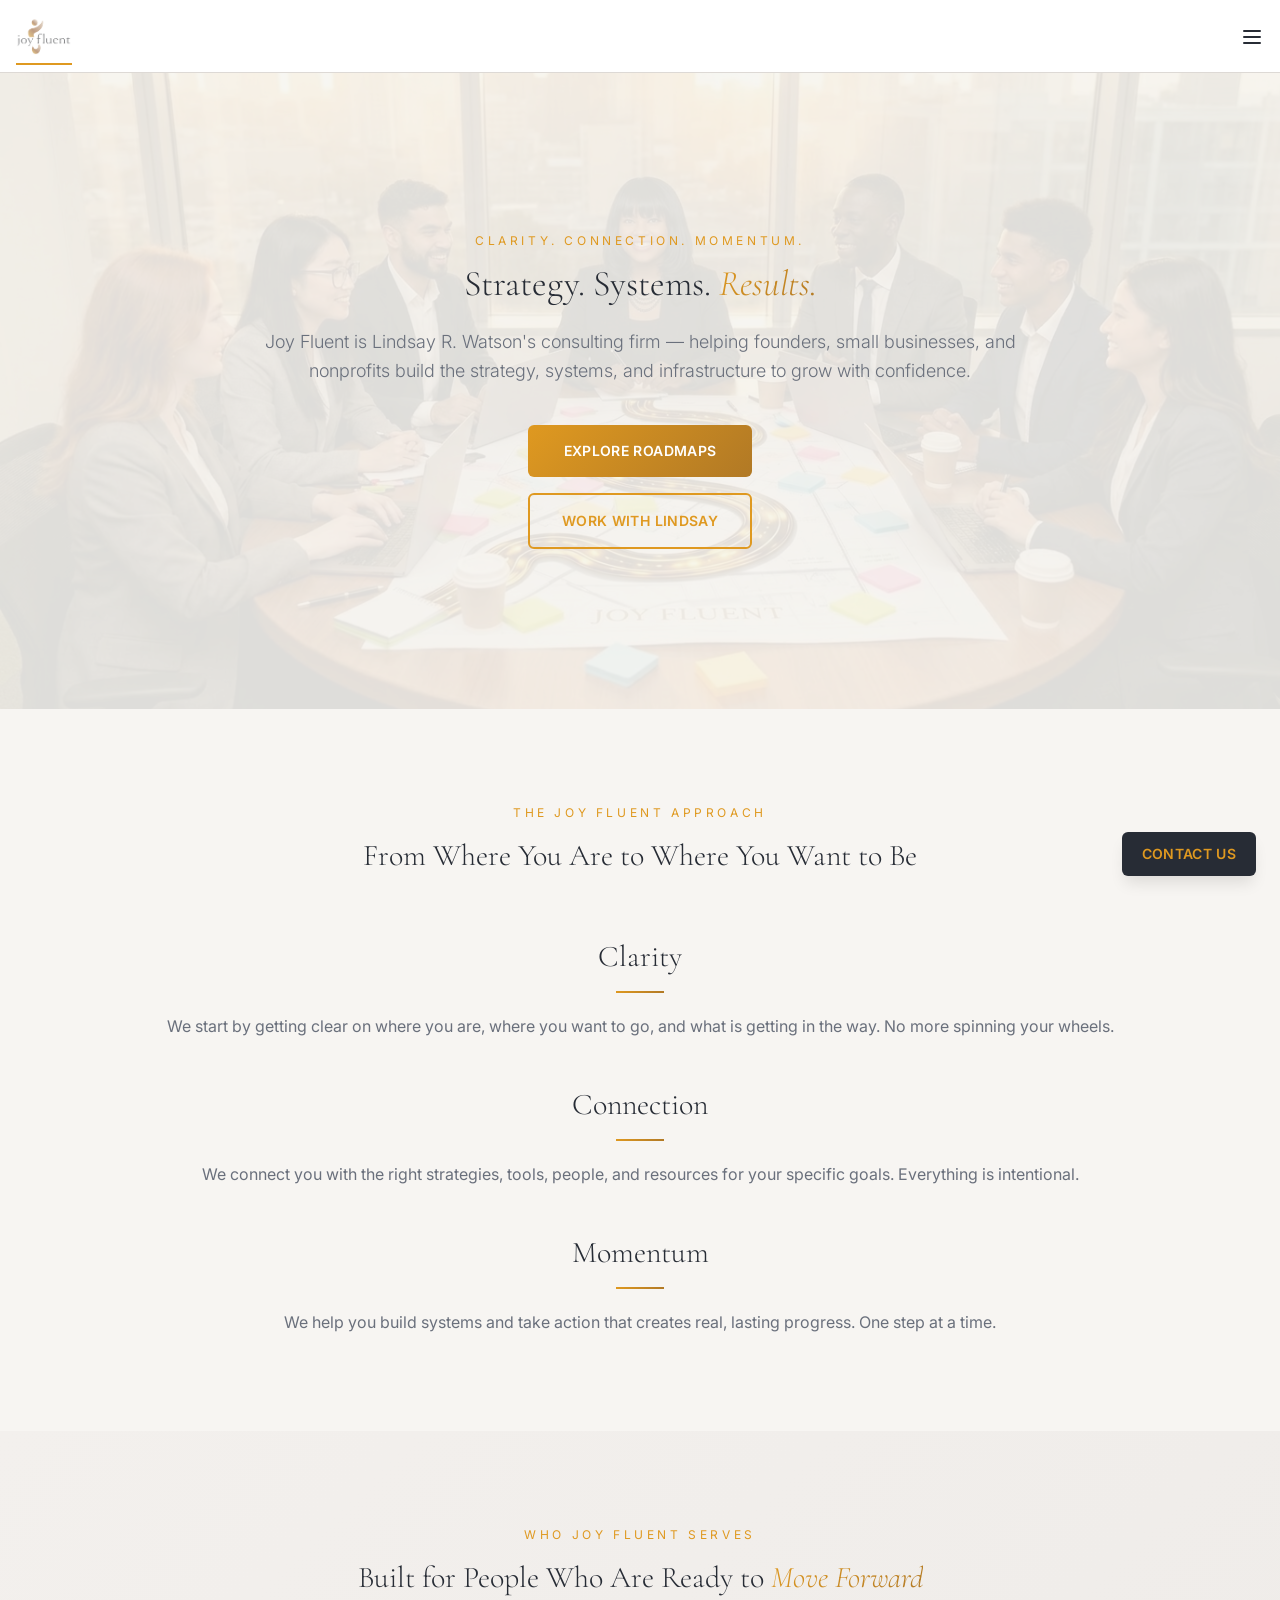
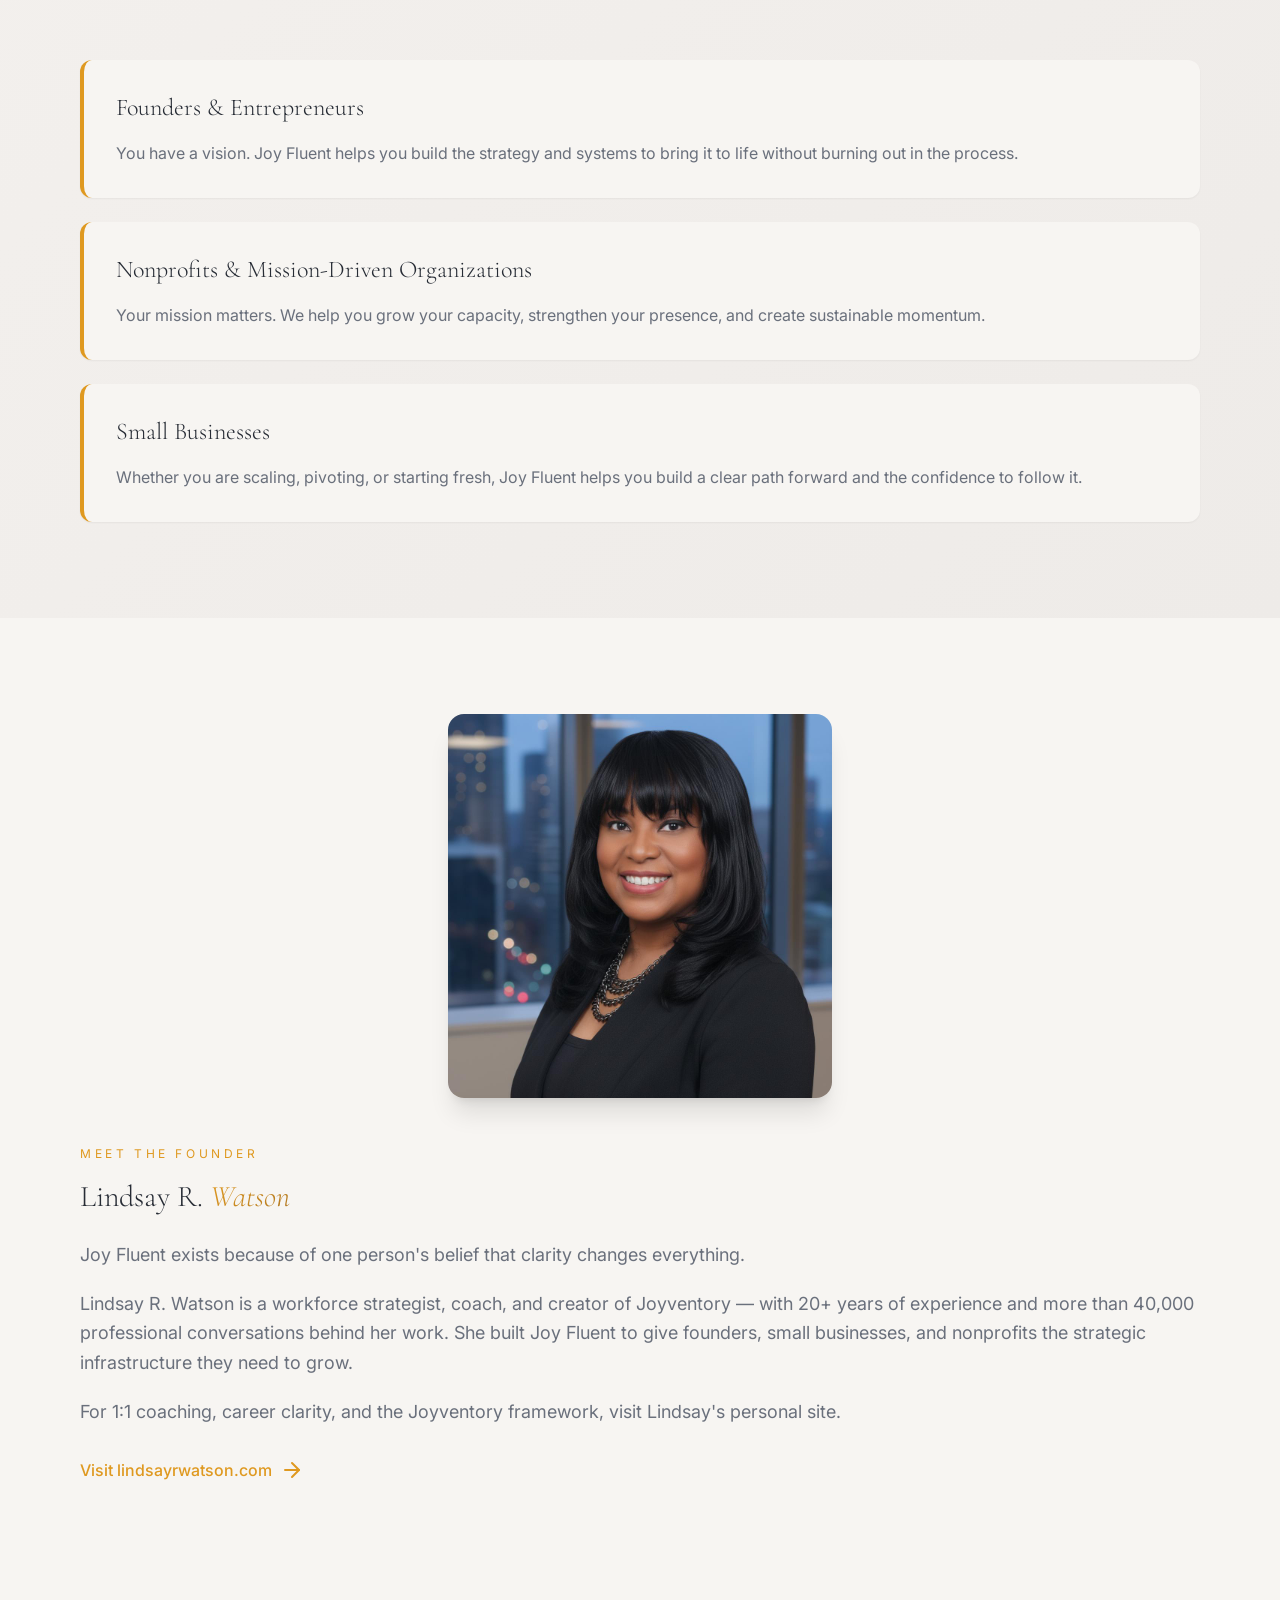
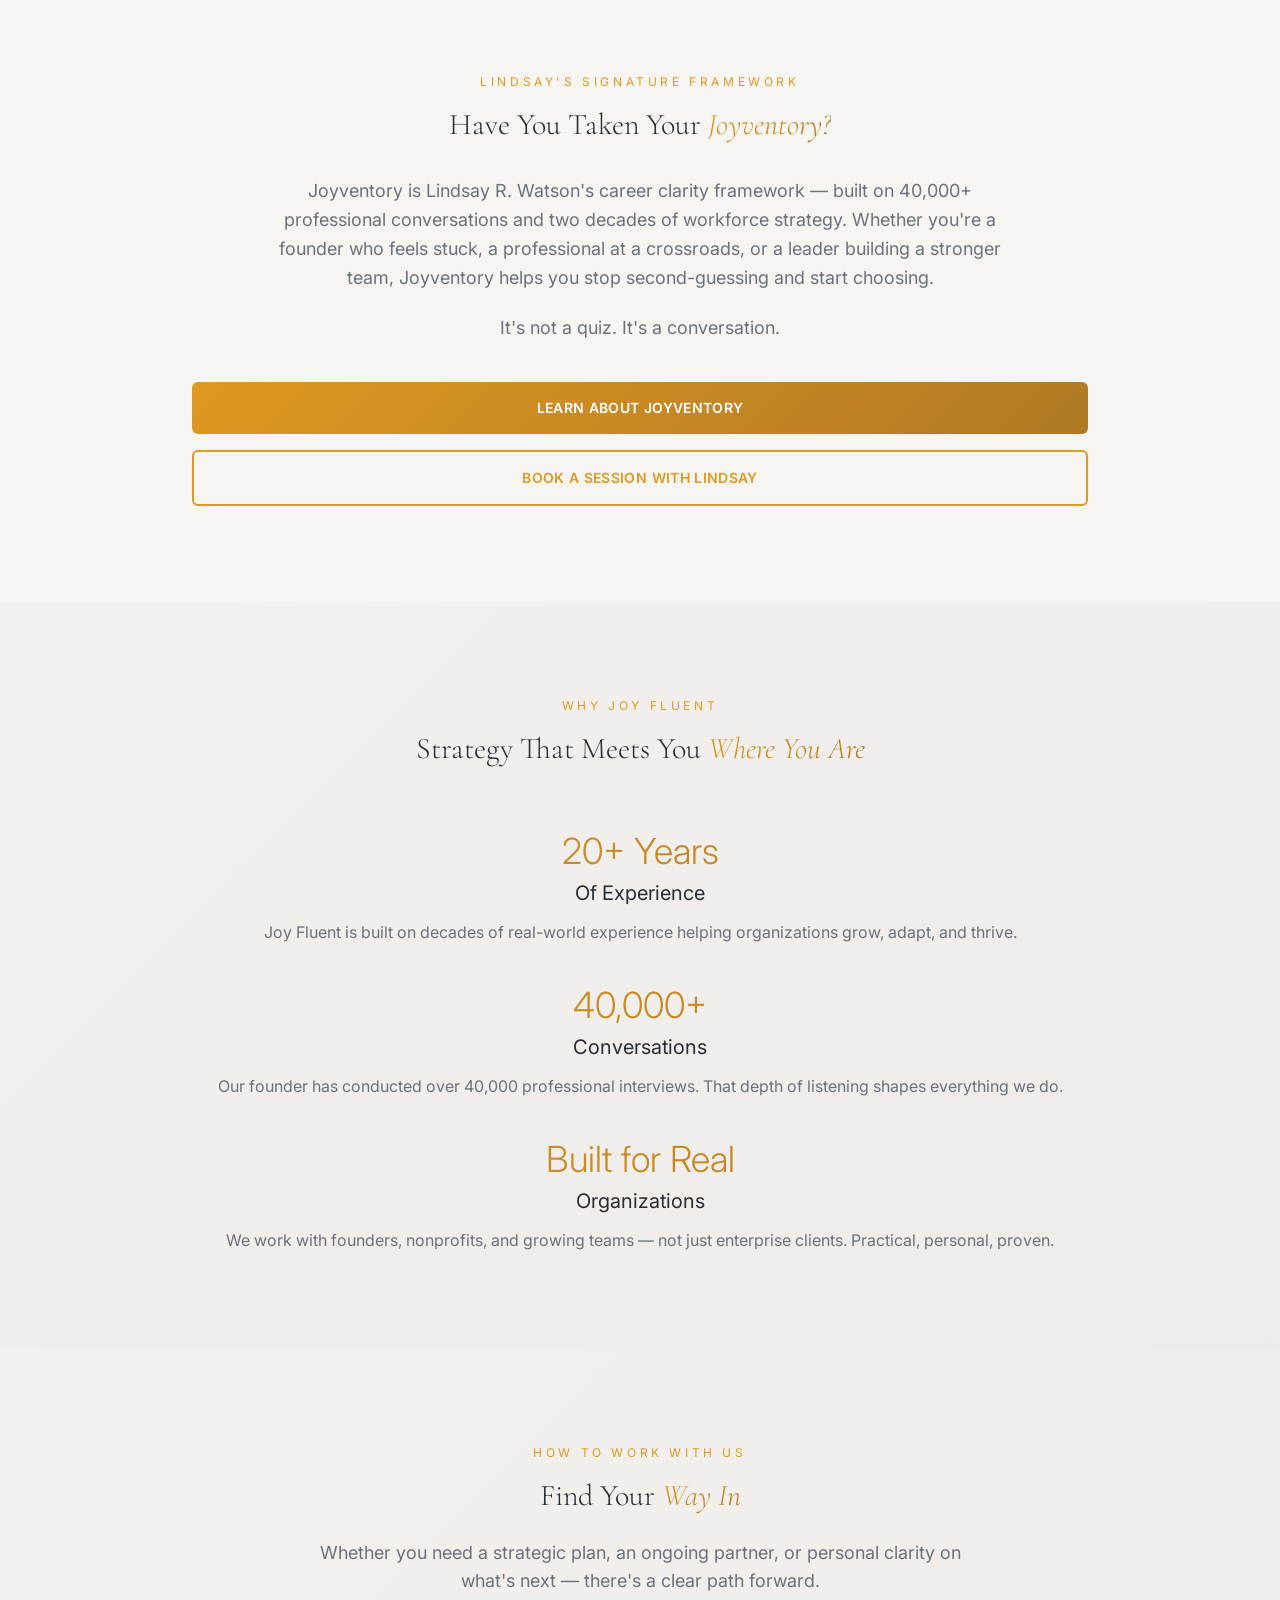
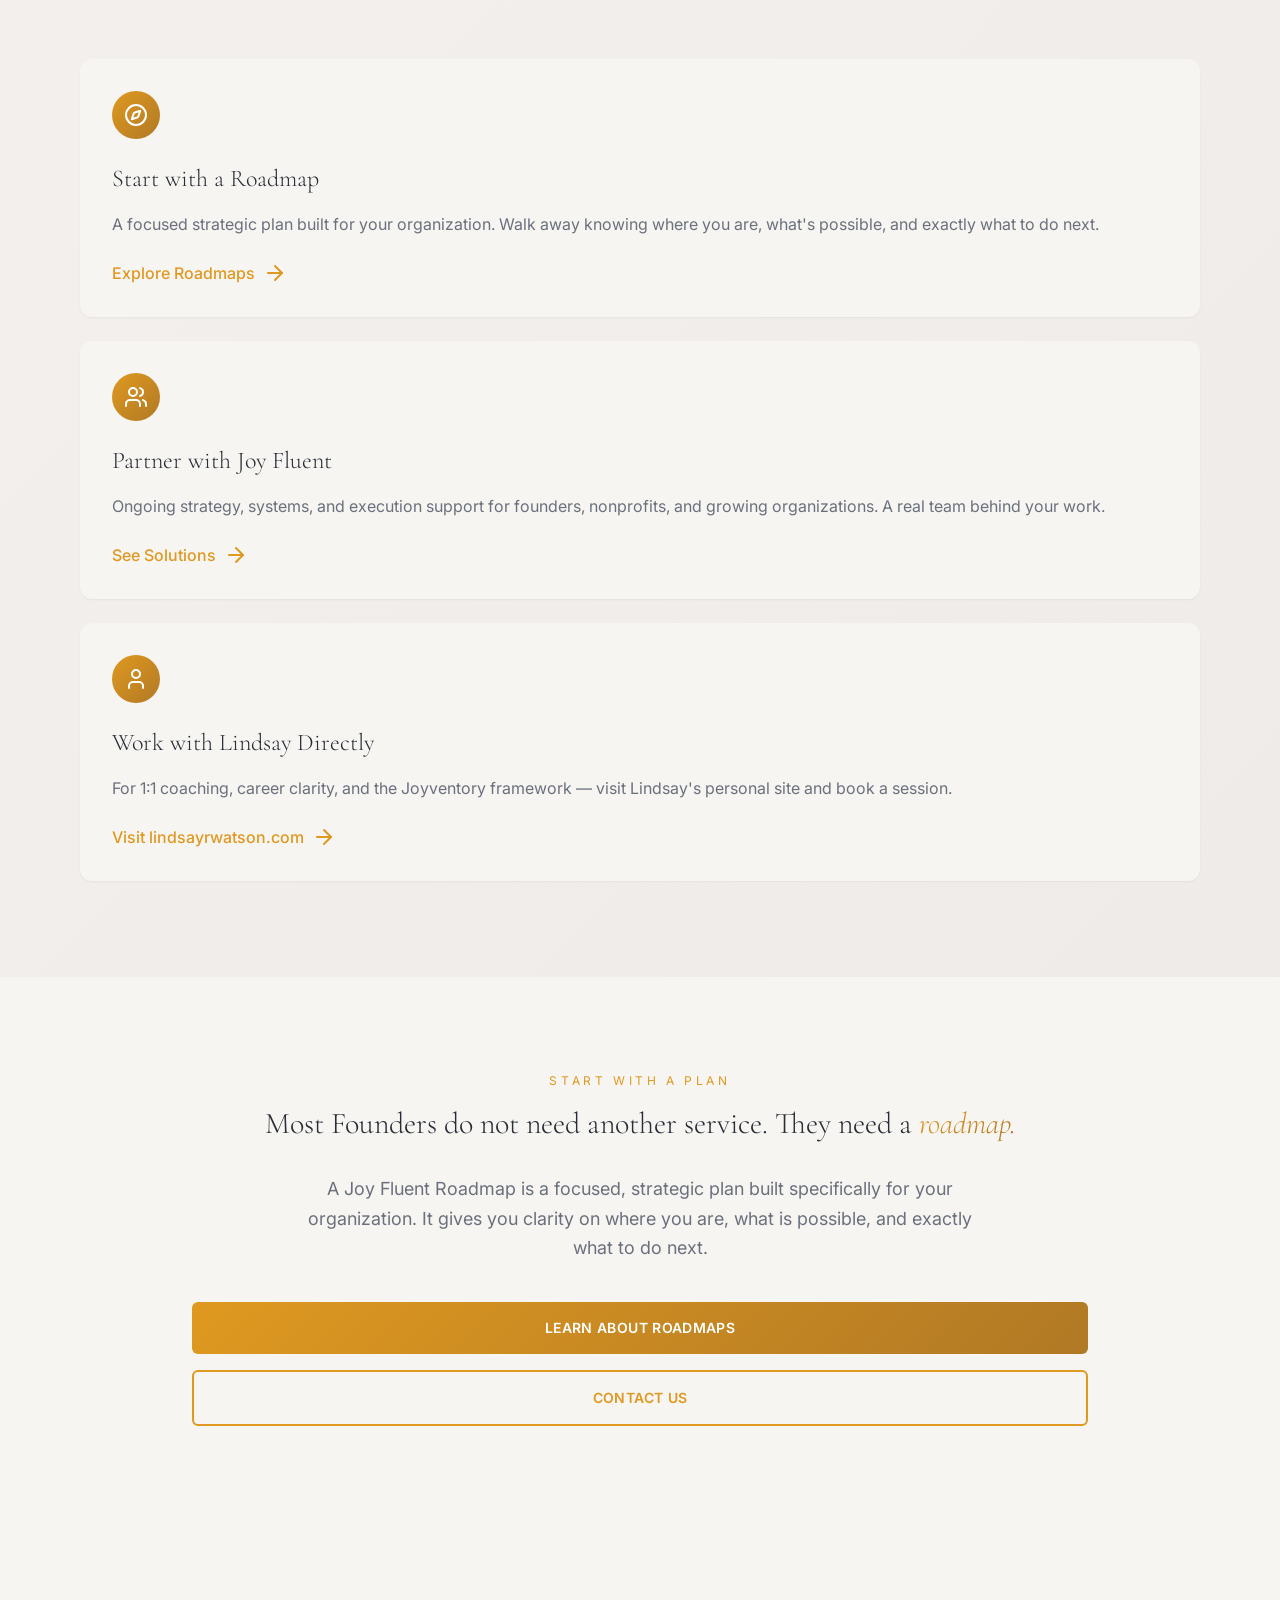
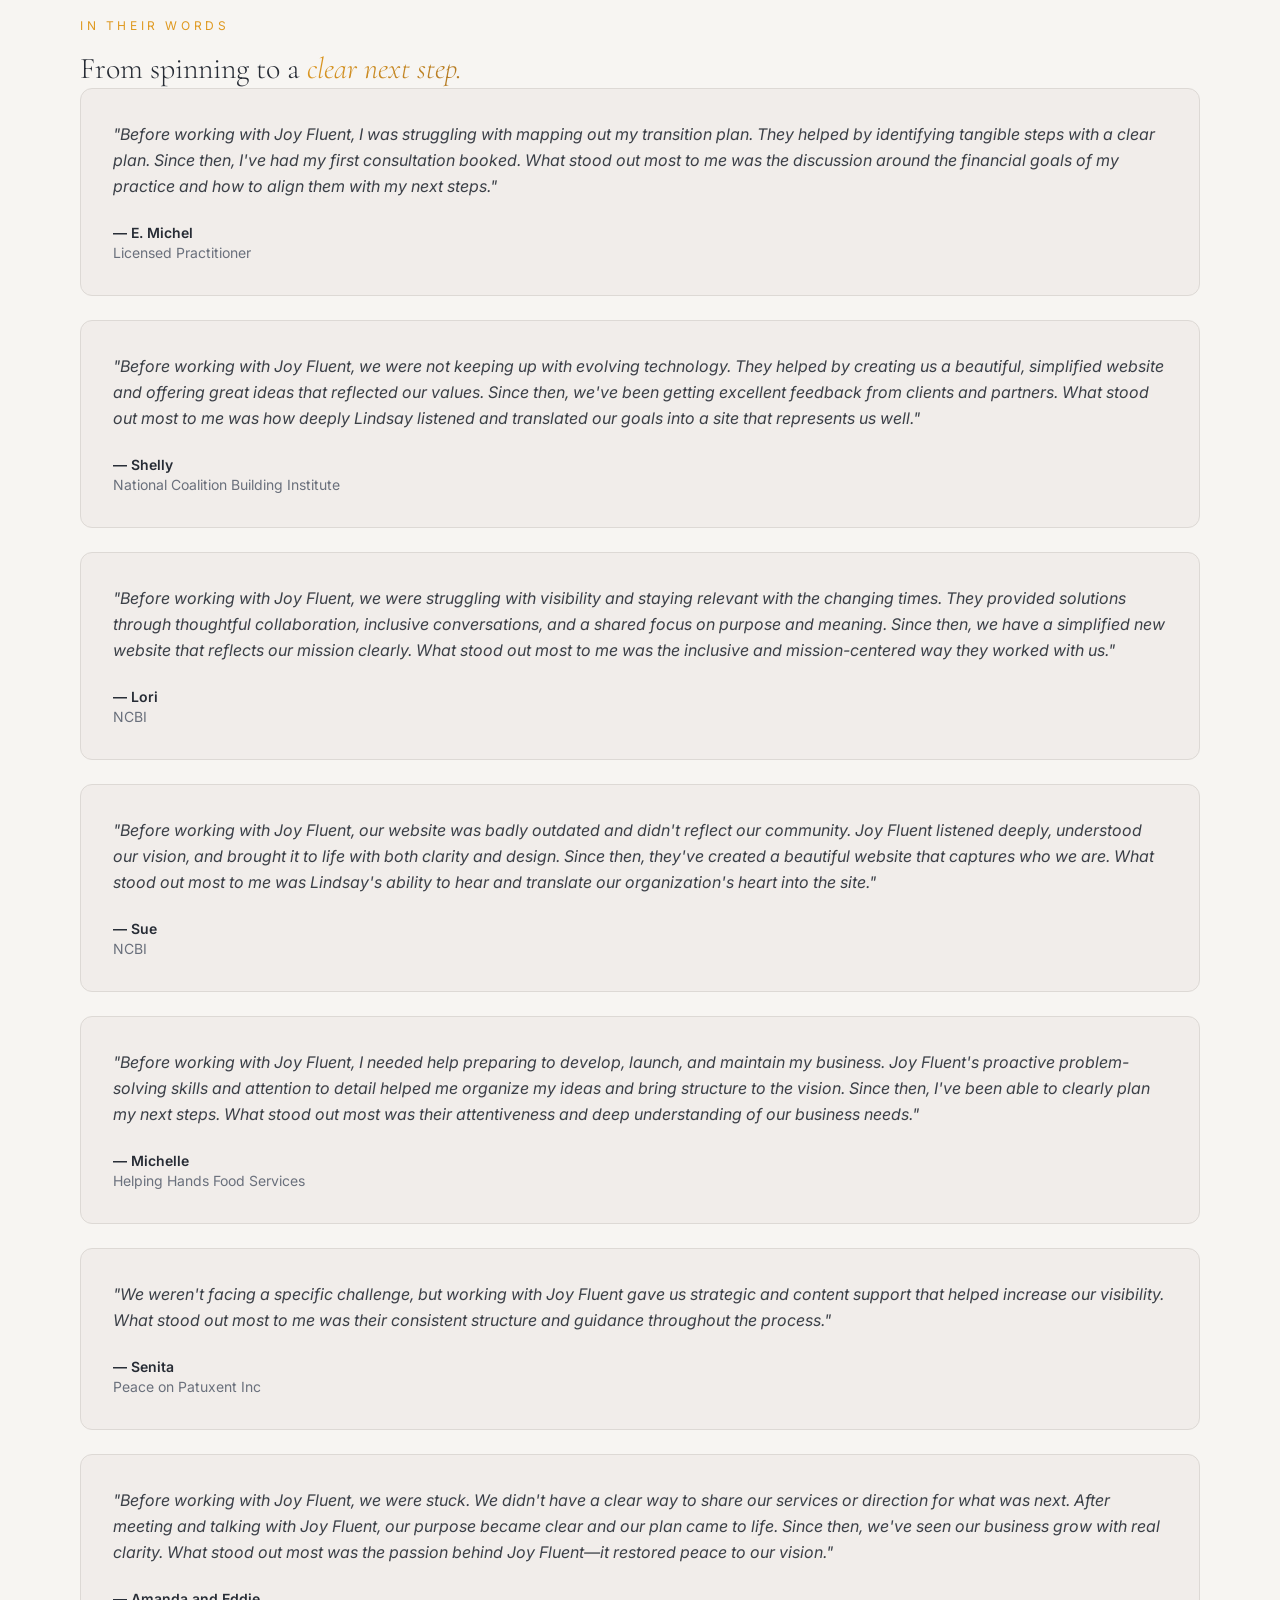
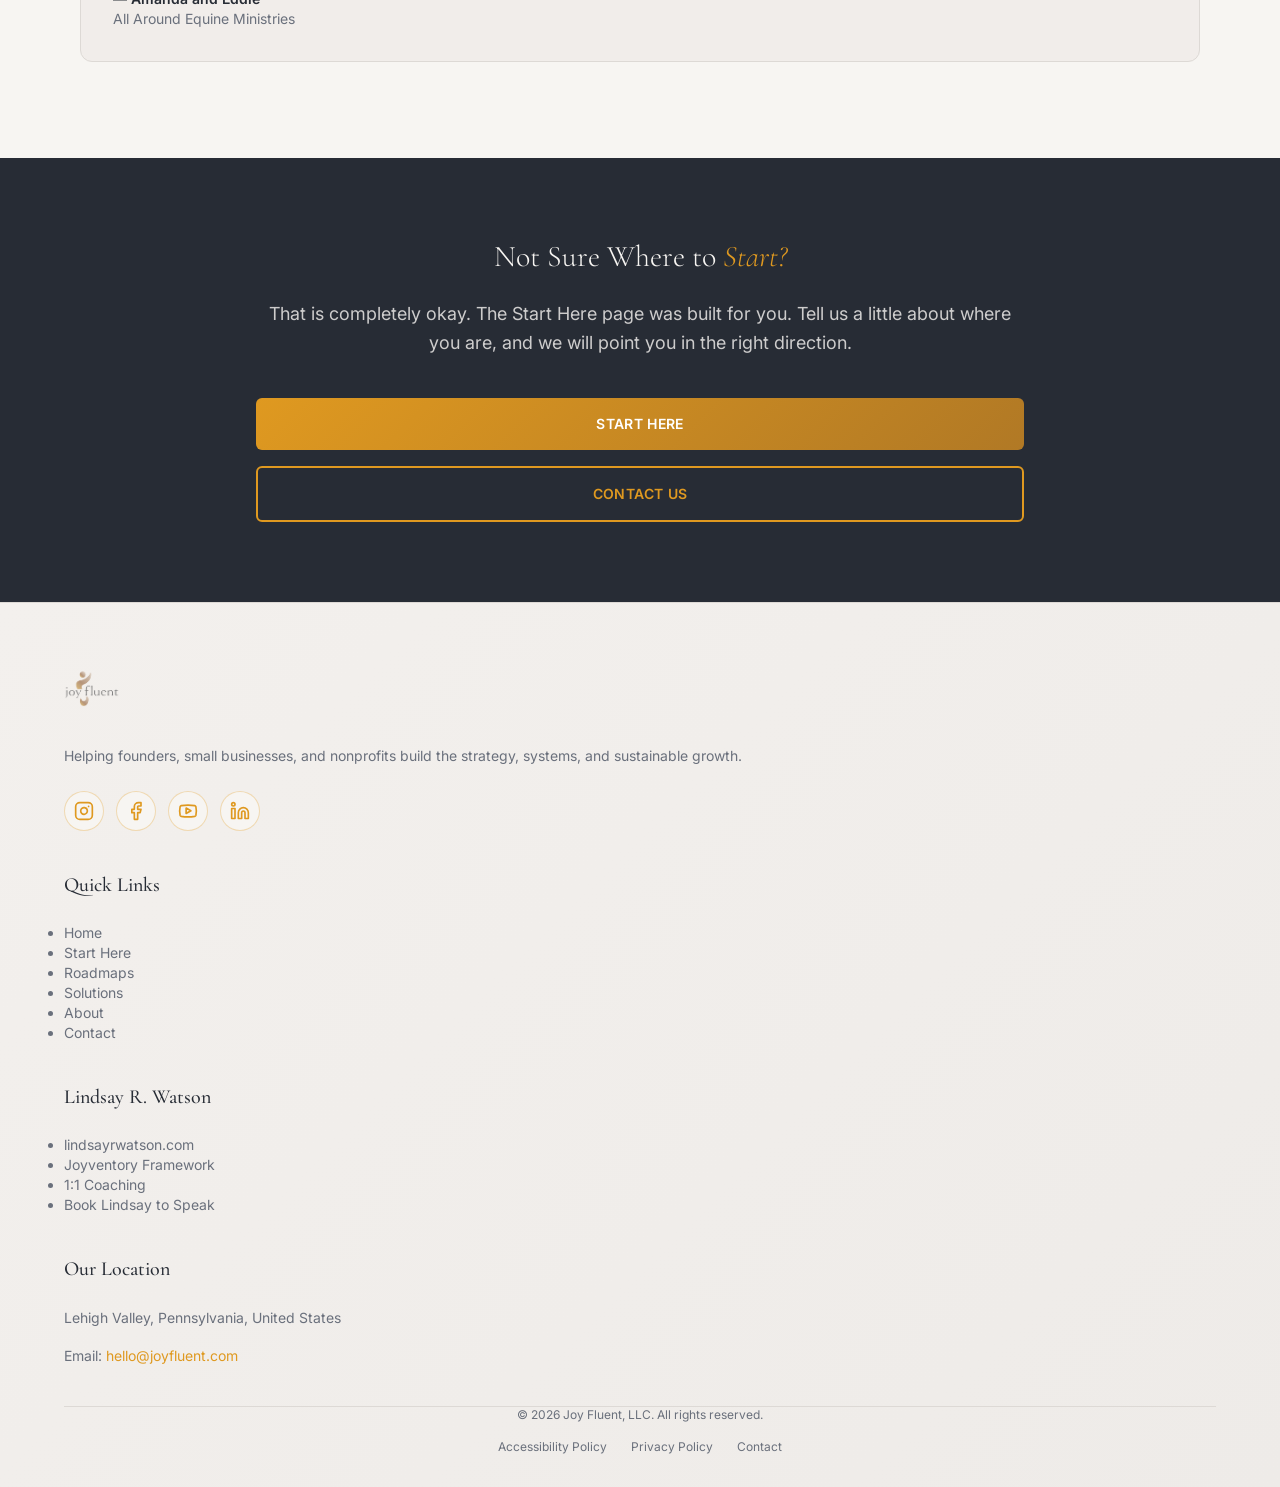
==== index.html @ 50958572 "Initial commit: Replicated Joy Fluent website" ====
<!DOCTYPE html>
<html lang="en">
<head>
  <meta charset="UTF-8">
  <meta name="viewport" content="width=device-width, initial-scale=1.0">
  <title>Joy Fluent | Strategy & Consulting for Founders | Lindsay R. Watson</title>
  <link rel="icon" type="image/png" href="assets/joy-fluent-logo.png">
  <link rel="apple-touch-icon" href="assets/joy-fluent-logo.png">
  <meta name="description" content="Joy Fluent is Lindsay R. Watson's consulting firm — helping founders, small businesses, and nonprofits build strategy, systems, and sustainable growth. Based in Lehigh Valley, PA.">
  
  <!-- OG & Twitter Meta Tags -->
  <meta property="og:title" content="Joy Fluent | Strategy & Consulting for Founders | Lindsay R. Watson">
  <meta property="og:description" content="Joy Fluent is Lindsay R. Watson's consulting firm — helping founders, small businesses, and nonprofits build strategy, systems, and sustainable growth. Based in Lehigh Valley, PA.">
  <meta property="og:image" content="assets/joy-fluent-logo.png">
  <meta property="og:type" content="website">
  <meta name="twitter:card" content="summary_large_image">
  <meta name="twitter:title" content="Joy Fluent | Strategy & Consulting for Founders | Lindsay R. Watson">
  <meta name="twitter:description" content="Joy Fluent is Lindsay R. Watson's consulting firm — helping founders, small businesses, and nonprofits build strategy, systems, and sustainable growth. Based in Lehigh Valley, PA.">
  
  <link rel="stylesheet" href="style.css">
</head>
<body>

  <!-- Navigation Header -->
  <nav class="sticky top-0 z-50 bg-white/95 backdrop-blur-md border-b border-border">
    <div class="max-w-7xl mx-auto px-4 md:px-8 flex items-center justify-between h-18 md:h-22">
      <a href="index.html" class="flex items-center shrink-0" aria-label="Joy Fluent home">
        <img alt="Joy Fluent" class="h-14 md:h-16 w-auto" src="assets/joy-fluent-logo.png">
      </a>
      <div class="hidden lg:flex items-center gap-7">
        <a href="index.html" class="text-xs font-body font-medium tracking-wide uppercase transition-colors whitespace-nowrap text-foreground border-b-2 border-primary pb-1">Home</a>
        <a href="start.html" class="text-xs font-body font-medium tracking-wide uppercase transition-colors whitespace-nowrap text-foreground/70 hover:text-foreground">Start Here</a>
        <a href="roadmaps.html" class="text-xs font-body font-medium tracking-wide uppercase transition-colors whitespace-nowrap text-foreground/70 hover:text-foreground">Roadmaps</a>
        <a href="solutions.html" class="text-xs font-body font-medium tracking-wide uppercase transition-colors whitespace-nowrap text-foreground/70 hover:text-foreground">Solutions</a>
        <a href="about.html" class="text-xs font-body font-medium tracking-wide uppercase transition-colors whitespace-nowrap text-foreground/70 hover:text-foreground">About</a>
        <a href="https://www.lindsayrwatson.com" target="_blank" rel="noopener noreferrer" class="text-xs font-body font-medium tracking-wide uppercase transition-colors whitespace-nowrap text-foreground/70 hover:text-foreground">Lindsay R. Watson</a>
        <a href="contact.html" class="text-xs font-body font-medium tracking-wide uppercase transition-colors whitespace-nowrap text-foreground/70 hover:text-foreground">Contact</a>
        <a href="https://www.honeybook.com/widget/joy_fluent_llc_262509/cf_id/5fde792f3f13d2619dc9c4b0" target="_blank" rel="noopener noreferrer" class="gold-gradient-bg text-primary-foreground px-5 py-2.5 rounded-md font-body font-semibold text-xs tracking-wide uppercase hover:opacity-90 transition-opacity">Get Started</a>
      </div>
      <div class="lg:hidden">
        <button type="button" aria-haspopup="dialog" aria-expanded="false" aria-label="Open menu" class="p-2 text-foreground hover:text-primary transition-colors">
          <svg xmlns="http://www.w3.org/2000/svg" width="24" height="24" viewBox="0 0 24 24" fill="none" stroke="currentColor" stroke-width="2" stroke-linecap="round" stroke-linejoin="round" class="lucide lucide-menu w-7 h-7"><line x1="4" x2="20" y1="12" y2="12"></line><line x1="4" x2="20" y1="6" y2="6"></line><line x1="4" x2="20" y1="18" y2="18"></line></svg>
        </button>
      </div>
    </div>
  </nav>

  <!-- Mobile Menu Drawer -->
  <div id="mobile-menu-drawer" class="mobile-menu-drawer">
    <div class="mobile-menu-content">
      <button id="mobile-menu-close" class="mobile-menu-close" aria-label="Close menu">
        <svg xmlns="http://www.w3.org/2000/svg" width="24" height="24" viewBox="0 0 24 24" fill="none" stroke="currentColor" stroke-width="2" stroke-linecap="round" stroke-linejoin="round" class="lucide lucide-x w-7 h-7"><line x1="18" x2="6" y1="6" y2="18"></line><line x1="6" x2="18" y1="6" y2="18"></line></svg>
      </button>
      <div class="mobile-menu-links">
        <a href="index.html" class="active">Home</a>
        <a href="start.html">Start Here</a>
        <a href="roadmaps.html">Roadmaps</a>
        <a href="solutions.html">Solutions</a>
        <a href="about.html">About</a>
        <a href="https://www.lindsayrwatson.com" target="_blank" rel="noopener noreferrer">Lindsay R. Watson</a>
        <a href="contact.html">Contact</a>
        <a href="https://www.honeybook.com/widget/joy_fluent_llc_262509/cf_id/5fde792f3f13d2619dc9c4b0" target="_blank" rel="noopener noreferrer" class="gold-gradient-bg text-primary-foreground text-center py-3 rounded-md font-semibold text-sm">Get Started</a>
      </div>
    </div>
  </div>

  <!-- Hero Section -->
  <section class="relative w-full overflow-hidden min-h-[55vh] md:min-h-[60vh] flex items-center py-16 md:py-20">
    <div class="absolute inset-0 w-full h-full">
      <img src="assets/home-hero-meeting.jpg" alt="Diverse team in a successful business strategy meeting around a roadmap" class="w-full h-full object-cover" width="1920" height="1080">
      <div class="absolute inset-0 bg-background/90 md:bg-background/85"></div>
    </div>
    <div class="relative w-full section-padding">
      <div class="max-w-6xl mx-auto">
        <div class="max-w-3xl mx-auto text-center">
          <p class="font-body text-xs tracking-[0.3em] uppercase text-primary mb-4">Clarity. Connection. Momentum.</p>
          <h1 class="text-4xl md:text-6xl lg:text-7xl font-display font-light leading-[1.05] mb-6 text-foreground">
            Strategy. Systems. <span class="italic gold-gradient-text">Results.</span>
          </h1>
          <p class="text-lg md:text-xl text-muted-foreground font-body font-light leading-relaxed mb-10">
            Joy Fluent is Lindsay R. Watson's consulting firm — helping founders, small businesses, and nonprofits build the strategy, systems, and infrastructure to grow with confidence.
          </p>
          <div class="flex justify-center">
            <div class="flex flex-col sm:flex-row gap-4 justify-center">
              <a href="roadmaps.html" class="inline-flex items-center justify-center gold-gradient-bg text-primary-foreground px-8 py-4 rounded-md font-body font-semibold text-sm tracking-wide uppercase hover:opacity-90 transition-all hover:-translate-y-0.5">Explore Roadmaps</a>
              <a href="https://www.lindsayrwatson.com" target="_blank" rel="noopener noreferrer" class="inline-flex items-center justify-center border-2 border-primary text-primary px-8 py-4 rounded-md font-body font-semibold text-sm tracking-wide uppercase hover:bg-primary hover:text-primary-foreground transition-all hover:-translate-y-0.5">Work With Lindsay</a>
            </div>
          </div>
        </div>
      </div>
    </div>
  </section>

  <!-- The Approach Section -->
  <section class="section-padding bg-background">
    <div class="max-w-6xl mx-auto">
      <div class="text-center mb-16">
        <p class="font-body text-xs tracking-[0.3em] uppercase text-primary mb-4 text-center">The Joy Fluent Approach</p>
        <h2 class="text-3xl md:text-5xl font-display font-light leading-tight max-w-3xl mx-auto">From Where You Are to Where You Want to Be</h2>
      </div>
      <div class="grid md:grid-cols-3 gap-12">
        <div class="text-center">
          <h3 class="font-display text-3xl md:text-4xl font-light text-foreground mb-4">Clarity</h3>
          <div class="w-12 h-0.5 gold-gradient-bg mx-auto mb-5"></div>
          <p class="font-body text-muted-foreground leading-relaxed">We start by getting clear on where you are, where you want to go, and what is getting in the way. No more spinning your wheels.</p>
        </div>
        <div class="text-center">
          <h3 class="font-display text-3xl md:text-4xl font-light text-foreground mb-4">Connection</h3>
          <div class="w-12 h-0.5 gold-gradient-bg mx-auto mb-5"></div>
          <p class="font-body text-muted-foreground leading-relaxed">We connect you with the right strategies, tools, people, and resources for your specific goals. Everything is intentional.</p>
        </div>
        <div class="text-center">
          <h3 class="font-display text-3xl md:text-4xl font-light text-foreground mb-4">Momentum</h3>
          <div class="w-12 h-0.5 gold-gradient-bg mx-auto mb-5"></div>
          <p class="font-body text-muted-foreground leading-relaxed">We help you build systems and take action that creates real, lasting progress. One step at a time.</p>
        </div>
      </div>
    </div>
  </section>

  <!-- Who Joy Fluent Serves Section -->
  <section class="section-padding gold-gradient-bg-subtle">
    <div class="max-w-6xl mx-auto">
      <div class="text-center mb-16">
        <p class="font-body text-xs tracking-[0.3em] uppercase text-primary mb-4 text-center">Who Joy Fluent Serves</p>
        <h2 class="text-3xl md:text-5xl font-display font-light leading-tight">Built for People Who Are Ready to <span class="italic gold-gradient-text">Move Forward</span></h2>
      </div>
      <div class="grid md:grid-cols-3 gap-6">
        <div class="bg-background rounded-xl p-8 border-l-4 border-primary shadow-sm hover:shadow-lg hover:-translate-y-1 transition-all duration-300">
          <h3 class="font-display text-2xl mb-4 text-foreground">Founders & Entrepreneurs</h3>
          <p class="font-body text-muted-foreground leading-relaxed">You have a vision. Joy Fluent helps you build the strategy and systems to bring it to life without burning out in the process.</p>
        </div>
        <div class="bg-background rounded-xl p-8 border-l-4 border-primary shadow-sm hover:shadow-lg hover:-translate-y-1 transition-all duration-300">
          <h3 class="font-display text-2xl mb-4 text-foreground">Nonprofits & Mission-Driven Organizations</h3>
          <p class="font-body text-muted-foreground leading-relaxed">Your mission matters. We help you grow your capacity, strengthen your presence, and create sustainable momentum.</p>
        </div>
        <div class="bg-background rounded-xl p-8 border-l-4 border-primary shadow-sm hover:shadow-lg hover:-translate-y-1 transition-all duration-300">
          <h3 class="font-display text-2xl mb-4 text-foreground">Small Businesses</h3>
          <p class="font-body text-muted-foreground leading-relaxed">Whether you are scaling, pivoting, or starting fresh, Joy Fluent helps you build a clear path forward and the confidence to follow it.</p>
        </div>
      </div>
    </div>
  </section>

  <!-- Founder Profile Section -->
  <section class="section-padding bg-background">
    <div class="max-w-6xl mx-auto grid md:grid-cols-2 gap-12 lg:gap-16 items-center">
      <div class="flex justify-center md:justify-start">
        <div class="relative">
          <div class="absolute -inset-3 gold-gradient-bg rounded-2xl opacity-20 blur-xl"></div>
          <img src="assets/lindsay-headshot-home.jpeg" alt="Lindsay R. Watson, Founder of Joy Fluent" class="relative rounded-2xl w-full max-w-sm object-cover shadow-xl" width="512" height="512" loading="lazy">
        </div>
      </div>
      <div>
        <p class="font-body text-xs tracking-[0.3em] uppercase text-primary mb-4">Meet the Founder</p>
        <h2 class="text-3xl md:text-5xl font-display font-light leading-tight mb-6">Lindsay R. <span class="italic gold-gradient-text">Watson</span></h2>
        <p class="font-body text-lg text-muted-foreground leading-relaxed mb-5">Joy Fluent exists because of one person's belief that clarity changes everything.</p>
        <p class="font-body text-lg text-muted-foreground leading-relaxed mb-5">Lindsay R. Watson is a workforce strategist, coach, and creator of Joyventory — with 20+ years of experience and more than 40,000 professional conversations behind her work. She built Joy Fluent to give founders, small businesses, and nonprofits the strategic infrastructure they need to grow.</p>
        <p class="font-body text-lg text-muted-foreground leading-relaxed mb-8">For 1:1 coaching, career clarity, and the Joyventory framework, visit Lindsay's personal site.</p>
        <a href="https://www.lindsayrwatson.com" target="_blank" rel="noopener noreferrer" class="inline-flex items-center gap-2 font-body font-medium text-primary hover:gap-3 transition-all">
          Visit lindsayrwatson.com
          <svg xmlns="http://www.w3.org/2000/svg" width="24" height="24" viewBox="0 0 24 24" fill="none" stroke="currentColor" stroke-width="2" stroke-linecap="round" stroke-linejoin="round" class="lucide lucide-arrow-right w-4 h-4"><path d="M5 12h14"></path><path d="m12 5 7 7-7 7"></path></svg>
        </a>
      </div>
    </div>
  </section>

  <!-- Joyventory Section -->
  <section class="section-padding bg-background">
    <div class="max-w-4xl mx-auto text-center">
      <p class="font-body text-xs tracking-[0.3em] uppercase text-primary mb-4 text-center">Lindsay's Signature Framework</p>
      <h2 class="text-3xl md:text-5xl font-display font-light leading-tight mb-8">Have You Taken Your <span class="italic gold-gradient-text">Joyventory?</span></h2>
      <div class="space-y-5 font-body text-lg text-muted-foreground leading-relaxed mb-10 max-w-3xl mx-auto">
        <p>Joyventory is Lindsay R. Watson's career clarity framework — built on 40,000+ professional conversations and two decades of workforce strategy. Whether you're a founder who feels stuck, a professional at a crossroads, or a leader building a stronger team, Joyventory helps you stop second-guessing and start choosing.</p>
        <p>It's not a quiz. It's a conversation.</p>
      </div>
      <div class="flex flex-col sm:flex-row gap-4 justify-center">
        <a href="https://www.lindsayrwatson.com" target="_blank" rel="noopener noreferrer" class="inline-flex items-center justify-center gold-gradient-bg text-primary-foreground px-8 py-4 rounded-md font-body font-semibold text-sm tracking-wide uppercase hover:opacity-90 transition-all hover:-translate-y-0.5">Learn About Joyventory</a>
        <a href="https://www.honeybook.com/widget/joy_fluent_llc_262509/cf_id/5fde792f3f13d2619dc9c4b0" target="_blank" rel="noopener noreferrer" class="inline-flex items-center justify-center border-2 border-primary text-primary px-8 py-4 rounded-md font-body font-semibold text-sm tracking-wide uppercase hover:bg-primary hover:text-primary-foreground transition-all hover:-translate-y-0.5">Book a Session with Lindsay</a>
      </div>
    </div>
  </section>

  <!-- Statistics Section -->
  <section class="section-padding gold-gradient-bg-subtle">
    <div class="max-w-6xl mx-auto">
      <div class="text-center mb-16">
        <p class="font-body text-xs tracking-[0.3em] uppercase text-primary mb-4 text-center">Why Joy Fluent</p>
        <h2 class="text-3xl md:text-5xl font-display font-light leading-tight">Strategy That Meets You <span class="italic gold-gradient-text">Where You Are</span></h2>
      </div>
      <div class="grid md:grid-cols-3 gap-10">
        <div class="text-center">
          <p class="font-display text-4xl md:text-5xl gold-gradient-text font-light mb-2">20+ Years</p>
          <p class="font-display text-xl text-foreground mb-3">Of Experience</p>
          <p class="font-body text-muted-foreground leading-relaxed">Joy Fluent is built on decades of real-world experience helping organizations grow, adapt, and thrive.</p>
        </div>
        <div class="text-center">
          <p class="font-display text-4xl md:text-5xl gold-gradient-text font-light mb-2">40,000+</p>
          <p class="font-display text-xl text-foreground mb-3">Conversations</p>
          <p class="font-body text-muted-foreground leading-relaxed">Our founder has conducted over 40,000 professional interviews. That depth of listening shapes everything we do.</p>
        </div>
        <div class="text-center">
          <p class="font-display text-4xl md:text-5xl gold-gradient-text font-light mb-2">Built for Real</p>
          <p class="font-display text-xl text-foreground mb-3">Organizations</p>
          <p class="font-body text-muted-foreground leading-relaxed">We work with founders, nonprofits, and growing teams — not just enterprise clients. Practical, personal, proven.</p>
        </div>
      </div>
    </div>
  </section>

  <!-- How to Work With Us Section -->
  <section class="section-padding gold-gradient-bg-subtle">
    <div class="max-w-6xl mx-auto">
      <div class="text-center mb-16">
        <p class="font-body text-xs tracking-[0.3em] uppercase text-primary mb-4 text-center">How to Work With Us</p>
        <h2 class="text-3xl md:text-5xl font-display font-light leading-tight">Find Your <span class="italic gold-gradient-text">Way In</span></h2>
        <p class="font-body text-lg text-muted-foreground max-w-2xl mx-auto mt-6">Whether you need a strategic plan, an ongoing partner, or personal clarity on what's next — there's a clear path forward.</p>
      </div>
      <div class="grid md:grid-cols-3 gap-6">
        <div class="bg-background rounded-xl p-8 shadow-sm hover:shadow-xl hover:-translate-y-1 transition-all duration-300 flex flex-col">
          <div class="w-12 h-12 rounded-full gold-gradient-bg flex items-center justify-center mb-6">
            <svg xmlns="http://www.w3.org/2000/svg" width="24" height="24" viewBox="0 0 24 24" fill="none" stroke="currentColor" stroke-width="2" stroke-linecap="round" stroke-linejoin="round" class="lucide lucide-compass w-6 h-6 text-primary-foreground"><path d="m16.24 7.76-1.804 5.411a2 2 0 0 1-1.265 1.265L7.76 16.24l1.804-5.411a2 2 0 0 1 1.265-1.265z"></path><circle cx="12" cy="12" r="10"></circle></svg>
          </div>
          <h3 class="font-display text-2xl mb-4 text-foreground">Start with a Roadmap</h3>
          <p class="font-body text-muted-foreground leading-relaxed mb-6 flex-grow">A focused strategic plan built for your organization. Walk away knowing where you are, what's possible, and exactly what to do next.</p>
          <a href="roadmaps.html" class="inline-flex items-center gap-2 font-body font-medium text-primary hover:gap-3 transition-all">
            Explore Roadmaps
            <svg xmlns="http://www.w3.org/2000/svg" width="24" height="24" viewBox="0 0 24 24" fill="none" stroke="currentColor" stroke-width="2" stroke-linecap="round" stroke-linejoin="round" class="lucide lucide-arrow-right w-4 h-4"><path d="M5 12h14"></path><path d="m12 5 7 7-7 7"></path></svg>
          </a>
        </div>
        <div class="bg-background rounded-xl p-8 shadow-sm hover:shadow-xl hover:-translate-y-1 transition-all duration-300 flex flex-col">
          <div class="w-12 h-12 rounded-full gold-gradient-bg flex items-center justify-center mb-6">
            <svg xmlns="http://www.w3.org/2000/svg" width="24" height="24" viewBox="0 0 24 24" fill="none" stroke="currentColor" stroke-width="2" stroke-linecap="round" stroke-linejoin="round" class="lucide lucide-users w-6 h-6 text-primary-foreground"><path d="M16 21v-2a4 4 0 0 0-4-4H6a4 4 0 0 0-4 4v2"></path><circle cx="9" cy="7" r="4"></circle><path d="M22 21v-2a4 4 0 0 0-3-3.87"></path><path d="M16 3.13a4 4 0 0 1 0 7.75\"></path></svg>
          </div>
          <h3 class="font-display text-2xl mb-4 text-foreground">Partner with Joy Fluent</h3>
          <p class="font-body text-muted-foreground leading-relaxed mb-6 flex-grow">Ongoing strategy, systems, and execution support for founders, nonprofits, and growing organizations. A real team behind your work.</p>
          <a href="solutions.html" class="inline-flex items-center gap-2 font-body font-medium text-primary hover:gap-3 transition-all">
            See Solutions
            <svg xmlns="http://www.w3.org/2000/svg" width="24" height="24" viewBox="0 0 24 24" fill="none" stroke="currentColor" stroke-width="2" stroke-linecap="round" stroke-linejoin="round" class="lucide lucide-arrow-right w-4 h-4"><path d="M5 12h14"></path><path d="m12 5 7 7-7 7"></path></svg>
          </a>
        </div>
        <div class="bg-background rounded-xl p-8 shadow-sm hover:shadow-xl hover:-translate-y-1 transition-all duration-300 flex flex-col">
          <div class="w-12 h-12 rounded-full gold-gradient-bg flex items-center justify-center mb-6">
            <svg xmlns="http://www.w3.org/2000/svg" width="24" height="24" viewBox="0 0 24 24" fill="none" stroke="currentColor" stroke-width="2" stroke-linecap="round" stroke-linejoin="round" class="lucide lucide-user w-6 h-6 text-primary-foreground"><path d="M19 21v-2a4 4 0 0 0-4-4H9a4 4 0 0 0-4 4v2"></path><circle cx="12" cy="7" r="4"></circle></svg>
          </div>
          <h3 class="font-display text-2xl mb-4 text-foreground">Work with Lindsay Directly</h3>
          <p class="font-body text-muted-foreground leading-relaxed mb-6 flex-grow">For 1:1 coaching, career clarity, and the Joyventory framework — visit Lindsay's personal site and book a session.</p>
          <a href="https://www.lindsayrwatson.com" target="_blank" rel="noopener noreferrer" class="inline-flex items-center gap-2 font-body font-medium text-primary hover:gap-3 transition-all">
            Visit lindsayrwatson.com
            <svg xmlns="http://www.w3.org/2000/svg" width="24" height="24" viewBox="0 0 24 24" fill="none" stroke="currentColor" stroke-width="2" stroke-linecap="round" stroke-linejoin="round" class="lucide lucide-arrow-right w-4 h-4"><path d="M5 12h14"></path><path d="m12 5 7 7-7 7"></path></svg>
          </a>
        </div>
      </div>
    </div>
  </section>

  <!-- Start With a Plan Section -->
  <section class="section-padding bg-background">
    <div class="max-w-4xl mx-auto text-center">
      <p class="font-body text-xs tracking-[0.3em] uppercase text-primary mb-4 text-center">Start With a Plan</p>
      <h2 class="text-3xl md:text-5xl font-display font-light leading-tight mb-8">Most Founders do not need another service. They need a <span class="italic gold-gradient-text">roadmap.</span></h2>
      <p class="font-body text-lg text-muted-foreground leading-relaxed mb-10 max-w-2xl mx-auto">A Joy Fluent Roadmap is a focused, strategic plan built specifically for your organization. It gives you clarity on where you are, what is possible, and exactly what to do next.</p>
      <div class="flex flex-col sm:flex-row gap-4 justify-center">
        <a href="roadmaps.html" class="inline-flex items-center justify-center gold-gradient-bg text-primary-foreground px-8 py-4 rounded-md font-body font-semibold text-sm tracking-wide uppercase hover:opacity-90 transition-all hover:-translate-y-0.5">Learn About Roadmaps</a>
        <a href="contact.html" class="inline-flex items-center justify-center border-2 border-primary text-primary px-8 py-4 rounded-md font-body font-semibold text-sm tracking-wide uppercase hover:bg-primary hover:text-primary-foreground transition-all hover:-translate-y-0.5">Contact Us</a>
      </div>
    </div>
  </section>

  <!-- Testimonials Section -->
  <section class="section-padding bg-background">
    <div class="max-w-6xl mx-auto">
      <div class="mb-12">
        <p class="font-body text-xs tracking-[0.3em] uppercase text-primary mb-4">In Their Words</p>
        <h2 class="text-3xl md:text-5xl font-display font-light leading-tight max-w-3xl">From spinning to a <span class="italic gold-gradient-text">clear next step.</span></h2>
      </div>
      <div class="grid md:grid-cols-2 lg:grid-cols-3 gap-6">
        <figure class="relative bg-card rounded-xl p-8 border border-border flex flex-col">
          <blockquote class="font-body text-foreground/90 leading-relaxed italic mb-6 flex-grow">"Before working with Joy Fluent, I was struggling with mapping out my transition plan. They helped by identifying tangible steps with a clear plan. Since then, I've had my first consultation booked. What stood out most to me was the discussion around the financial goals of my practice and how to align them with my next steps."</blockquote>
          <figcaption class="font-body text-sm">
            <p class="font-semibold text-foreground not-italic">— E. Michel</p>
            <p class="text-muted-foreground">Licensed Practitioner</p>
          </figcaption>
        </figure>
        <figure class="relative bg-card rounded-xl p-8 border border-border flex flex-col">
          <blockquote class="font-body text-foreground/90 leading-relaxed italic mb-6 flex-grow">"Before working with Joy Fluent, we were not keeping up with evolving technology. They helped by creating us a beautiful, simplified website and offering great ideas that reflected our values. Since then, we've been getting excellent feedback from clients and partners. What stood out most to me was how deeply Lindsay listened and translated our goals into a site that represents us well."</blockquote>
          <figcaption class="font-body text-sm">
            <p class="font-semibold text-foreground not-italic">— Shelly</p>
            <p class="text-muted-foreground">National Coalition Building Institute</p>
          </figcaption>
        </figure>
        <figure class="relative bg-card rounded-xl p-8 border border-border flex flex-col">
          <blockquote class="font-body text-foreground/90 leading-relaxed italic mb-6 flex-grow">"Before working with Joy Fluent, we were struggling with visibility and staying relevant with the changing times. They provided solutions through thoughtful collaboration, inclusive conversations, and a shared focus on purpose and meaning. Since then, we have a simplified new website that reflects our mission clearly. What stood out most to me was the inclusive and mission-centered way they worked with us."</blockquote>
          <figcaption class="font-body text-sm">
            <p class="font-semibold text-foreground not-italic">— Lori</p>
            <p class="text-muted-foreground">NCBI</p>
          </figcaption>
        </figure>
        <figure class="relative bg-card rounded-xl p-8 border border-border flex flex-col">
          <blockquote class="font-body text-foreground/90 leading-relaxed italic mb-6 flex-grow">"Before working with Joy Fluent, our website was badly outdated and didn't reflect our community. Joy Fluent listened deeply, understood our vision, and brought it to life with both clarity and design. Since then, they've created a beautiful website that captures who we are. What stood out most to me was Lindsay's ability to hear and translate our organization's heart into the site."</blockquote>
          <figcaption class="font-body text-sm">
            <p class="font-semibold text-foreground not-italic">— Sue</p>
            <p class="text-muted-foreground">NCBI</p>
          </figcaption>
        </figure>
        <figure class="relative bg-card rounded-xl p-8 border border-border flex flex-col">
          <blockquote class="font-body text-foreground/90 leading-relaxed italic mb-6 flex-grow">"Before working with Joy Fluent, I needed help preparing to develop, launch, and maintain my business. Joy Fluent's proactive problem-solving skills and attention to detail helped me organize my ideas and bring structure to the vision. Since then, I've been able to clearly plan my next steps. What stood out most was their attentiveness and deep understanding of our business needs."</blockquote>
          <figcaption class="font-body text-sm">
            <p class="font-semibold text-foreground not-italic">— Michelle</p>
            <p class="text-muted-foreground">Helping Hands Food Services</p>
          </figcaption>
        </figure>
        <figure class="relative bg-card rounded-xl p-8 border border-border flex flex-col">
          <blockquote class="font-body text-foreground/90 leading-relaxed italic mb-6 flex-grow">"We weren't facing a specific challenge, but working with Joy Fluent gave us strategic and content support that helped increase our visibility. What stood out most to me was their consistent structure and guidance throughout the process."</blockquote>
          <figcaption class="font-body text-sm">
            <p class="font-semibold text-foreground not-italic">— Senita</p>
            <p class="text-muted-foreground">Peace on Patuxent Inc</p>
          </figcaption>
        </figure>
        <figure class="relative bg-card rounded-xl p-8 border border-border flex flex-col">
          <blockquote class="font-body text-foreground/90 leading-relaxed italic mb-6 flex-grow">"Before working with Joy Fluent, we were stuck. We didn't have a clear way to share our services or direction for what was next. After meeting and talking with Joy Fluent, our purpose became clear and our plan came to life. Since then, we've seen our business grow with real clarity. What stood out most was the passion behind Joy Fluent—it restored peace to our vision."</blockquote>
          <figcaption class="font-body text-sm">
            <p class="font-semibold text-foreground not-italic">— Amanda and Eddie</p>
            <p class="text-muted-foreground">All Around Equine Ministries</p>
          </figcaption>
        </figure>
      </div>
    </div>
  </section>

  <!-- Not Sure Where to Begin Banner -->
  <section class="py-20 md:py-28 px-6 md:px-12 bg-foreground text-background">
    <div class="max-w-3xl mx-auto text-center">
      <h2 class="text-3xl md:text-5xl font-display font-light leading-tight mb-6">Not Sure Where to <span class="italic text-primary">Start?</span></h2>
      <p class="font-body text-lg text-background/80 leading-relaxed mb-10">That is completely okay. The Start Here page was built for you. Tell us a little about where you are, and we will point you in the right direction.</p>
      <div class="flex flex-col sm:flex-row gap-4 justify-center">
        <a href="start.html" class="inline-flex items-center justify-center gold-gradient-bg text-primary-foreground px-8 py-4 rounded-md font-body font-semibold text-sm tracking-wide uppercase hover:opacity-90 transition-all hover:-translate-y-0.5">Start Here</a>
        <a href="https://www.honeybook.com/widget/joy_fluent_llc_262509/cf_id/5fde792f3f13d2619dc9c4b0" target="_blank" rel="noopener noreferrer" class="inline-flex items-center justify-center border-2 border-primary text-primary px-8 py-4 rounded-md font-body font-semibold text-sm tracking-wide uppercase hover:bg-primary hover:text-primary-foreground transition-all hover:-translate-y-0.5">Contact Us</a>
      </div>
    </div>
  </section>

  <!-- Footer -->
  <footer class="gold-gradient-bg-subtle text-foreground border-t border-border px-6 md:px-12 pt-14 pb-8">
    <div class="max-w-6xl mx-auto">
      <div class="grid md:grid-cols-2 lg:grid-cols-4 gap-10 mb-10">
        <div>
          <a href="index.html" class="inline-block mb-6">
            <img alt="Joy Fluent" class="h-14 w-auto mix-blend-multiply" src="assets/joy-fluent-logo.png">
          </a>
          <p class="font-body text-sm text-muted-foreground leading-relaxed mb-6">
            Helping founders, small businesses, and nonprofits build the strategy, systems, and sustainable growth.
          </p>
          <div class="flex items-center gap-3">
            <a href="https://www.instagram.com/joyfluent/" target="_blank" rel="noopener noreferrer" class="inline-flex items-center justify-center w-10 h-10 rounded-full border border-primary/30 bg-background text-primary hover:bg-primary hover:text-primary-foreground transition-colors" aria-label="Instagram">
              <svg xmlns="http://www.w3.org/2000/svg" width="20" height="20" viewBox="0 0 24 24" fill="none" stroke="currentColor" stroke-width="2" stroke-linecap="round" stroke-linejoin="round" class="lucide lucide-instagram"><rect width="20" height="20" x="2" y="2" rx="5" ry="5"></rect><path d="M16 11.37A4 4 0 1 1 12.63 8 4 4 0 0 1 16 11.37z"></path><line x1="17.5" x2="17.51" y1="6.5" y2="6.5"></line></svg>
            </a>
            <a href="https://www.facebook.com/joyfluent" target="_blank" rel="noopener noreferrer" class="inline-flex items-center justify-center w-10 h-10 rounded-full border border-primary/30 bg-background text-primary hover:bg-primary hover:text-primary-foreground transition-colors" aria-label="Facebook">
              <svg xmlns="http://www.w3.org/2000/svg" width="20" height="20" viewBox="0 0 24 24" fill="none" stroke="currentColor" stroke-width="2" stroke-linecap="round" stroke-linejoin="round" class="lucide lucide-facebook"><path d="M18 2h-3a5 5 0 0 0-5 5v3H7v4h3v8h4v-8h3l1-4h-4V7a1 1 0 0 1 1-1h3z"></path></svg>
            </a>
            <a href="https://www.youtube.com/@JoyFluent" target="_blank" rel="noopener noreferrer" class="inline-flex items-center justify-center w-10 h-10 rounded-full border border-primary/30 bg-background text-primary hover:bg-primary hover:text-primary-foreground transition-colors" aria-label="YouTube">
              <svg xmlns="http://www.w3.org/2000/svg" width="20" height="20" viewBox="0 0 24 24" fill="none" stroke="currentColor" stroke-width="2" stroke-linecap="round" stroke-linejoin="round" class="lucide lucide-youtube"><path d="M2.5 17a24.12 24.12 0 0 1 0-10 2 2 0 0 1 1.4-1.4 49.56 49.56 0 0 1 16.2 0A2 2 0 0 1 21.5 7a24.12 24.12 0 0 1 0 10 2 2 0 0 1-1.4 1.4 49.55 49.55 0 0 1-16.2 0A2 2 0 0 1 2.5 17z"></path><polygon points="9.75 15.02 15.5 11.75 9.75 8.48 9.75 15.02"></polygon></svg>
            </a>
            <a href="https://www.linkedin.com/company/joyfluent/" target="_blank" rel="noopener noreferrer" class="inline-flex items-center justify-center w-10 h-10 rounded-full border border-primary/30 bg-background text-primary hover:bg-primary hover:text-primary-foreground transition-colors" aria-label="LinkedIn">
              <svg xmlns="http://www.w3.org/2000/svg" width="20" height="20" viewBox="0 0 24 24" fill="none" stroke="currentColor" stroke-width="2" stroke-linecap="round" stroke-linejoin="round" class="lucide lucide-linkedin"><path d="M16 8a6 6 0 0 1 6 6v7h-4v-7a2 2 0 0 0-2-2 2 2 0 0 0-2 2v7h-4v-7a6 6 0 0 1 6-6z"></path><rect width="4" height="12" x="2" y="9"></rect><circle cx="4" cy="4" r="2"></circle></svg>
            </a>
          </div>
        </div>
        <div>
          <h4 class="font-display text-xl font-medium mb-6">Quick Links</h4>
          <ul class="space-y-3 font-body text-sm text-muted-foreground">
            <li><a href="index.html" class="hover:text-primary transition-colors">Home</a></li>
            <li><a href="start.html" class="hover:text-primary transition-colors">Start Here</a></li>
            <li><a href="roadmaps.html" class="hover:text-primary transition-colors">Roadmaps</a></li>
            <li><a href="solutions.html" class="hover:text-primary transition-colors">Solutions</a></li>
            <li><a href="about.html" class="hover:text-primary transition-colors">About</a></li>
            <li><a href="contact.html" class="hover:text-primary transition-colors">Contact</a></li>
          </ul>
        </div>
        <div>
          <h4 class="font-display text-xl font-medium mb-6">Lindsay R. Watson</h4>
          <ul class="space-y-3 font-body text-sm text-muted-foreground">
            <li><a href="https://www.lindsayrwatson.com" target="_blank" rel="noopener noreferrer" class="hover:text-primary transition-colors">lindsayrwatson.com</a></li>
            <li><a href="https://www.lindsayrwatson.com" target="_blank" rel="noopener noreferrer" class="hover:text-primary transition-colors">Joyventory Framework</a></li>
            <li><a href="https://www.lindsayrwatson.com" target="_blank" rel="noopener noreferrer" class="hover:text-primary transition-colors">1:1 Coaching</a></li>
            <li><a href="https://www.lindsayrwatson.com" target="_blank" rel="noopener noreferrer" class="hover:text-primary transition-colors">Book Lindsay to Speak</a></li>
          </ul>
        </div>
        <div>
          <h4 class="font-display text-xl font-medium mb-6">Our Location</h4>
          <p class="font-body text-sm text-muted-foreground leading-relaxed mb-4">
            Lehigh Valley, Pennsylvania, United States
          </p>
          <p class="font-body text-sm text-muted-foreground">
            Email: <a href="mailto:hello@joyfluent.com" class="text-primary hover:underline">hello@joyfluent.com</a>
          </p>
        </div>
      </div>
      <div class="border-t border-border pt-8 flex flex-col md:flex-row justify-between items-center gap-4 text-xs text-muted-foreground font-body">
        <p>&copy; 2026 Joy Fluent, LLC. All rights reserved.</p>
        <div class="flex gap-6">
          <a href="accessibility.html" class="hover:text-primary transition-colors">Accessibility Policy</a>
          <a href="privacy.html" class="hover:text-primary transition-colors">Privacy Policy</a>
          <a href="contact.html" class="hover:text-primary transition-colors">Contact</a>
        </div>
      </div>
    </div>
  </footer>

  <!-- Fixed HoneyBook CTA Widget Button -->
  <a href="https://www.honeybook.com/widget/joy_fluent_llc_262509/cf_id/5fde792f3f13d2619dc9c4b0" target="_blank" rel="noopener noreferrer" class="fixed-contact-button px-5 py-3 rounded-md font-body font-semibold text-sm tracking-wide uppercase shadow-lg hover:opacity-90 transition-opacity flex items-center gap-2">
    Contact Us
  </a>

  <script src="script.js"></script>
</body>
</html>
---- style.css ----
@import "https://fonts.googleapis.com/css2?family=Cormorant+Garamond:ital,wght@0,300;0,400;0,500;0,600;0,700;1,300;1,400&family=Inter:wght@300;400;500;600&display=swap";

/* CSS Variables matching original theme */
:root {
  --background: 30 25% 96%;
  --foreground: 220 15% 18%;
  --card: 30 20% 93%;
  --card-foreground: 220 15% 18%;
  --popover: 30 25% 96%;
  --popover-foreground: 220 15% 18%;
  --primary: 38 75% 50%;
  --primary-foreground: 0 0% 100%;
  --secondary: 30 15% 90%;
  --secondary-foreground: 220 15% 25%;
  --muted: 30 10% 90%;
  --muted-foreground: 220 8% 45%;
  --accent: 38 75% 50%;
  --accent-foreground: 0 0% 100%;
  --destructive: 0 84.2% 60.2%;
  --destructive-foreground: 0 0% 100%;
  --border: 30 10% 85%;
  --input: 30 10% 85%;
  --ring: 38 75% 50%;
  --radius: .5rem;
  --gold-start: 38 75% 55%;
  --gold-end: 36 65% 42%;
  --warm-cream: 30 20% 93%;
  --warm-white: 30 25% 96%;
  --charcoal: 220 15% 18%;
  --soft-gray: 220 8% 55%;
}

/* Base resets */
* {
  box-sizing: border-box;
  margin: 0;
  padding: 0;
  border-color: hsl(var(--border));
}

html {
  scroll-behavior: smooth;
}

body {
  background-color: hsl(var(--background));
  font-family: 'Inter', sans-serif;
  color: hsl(var(--foreground));
  -webkit-font-smoothing: antialiased;
  -moz-osx-font-smoothing: grayscale;
  line-height: 1.5;
  overflow-x: hidden;
}

h1, h2, h3, h4, h5, h6 {
  font-family: 'Cormorant Garamond', serif;
  font-weight: 300;
}

a {
  color: inherit;
  text-decoration: none;
}

button {
  background: none;
  border: none;
  cursor: pointer;
  font-family: inherit;
}

img {
  max-width: 100%;
  height: auto;
  display: block;
}

/* Common Layout Utilities */
.min-h-screen { min-height: 100vh; }
.w-full { width: 100%; }
.h-full { height: 100%; }
.h-auto { height: auto; }
.max-w-7xl { max-width: 80rem; }
.max-w-6xl { max-width: 72rem; }
.max-w-4xl { max-width: 56rem; }
.max-w-3xl { max-width: 48rem; }
.max-w-2xl { max-width: 42rem; }
.max-w-sm { max-width: 24rem; }
.mx-auto { margin-left: auto; margin-right: auto; }

/* Display & Flexbox/Grid Utilities */
.block { display: block; }
.inline-block { display: inline-block; }
.flex { display: flex; }
.inline-flex { display: inline-flex; }
.grid { display: grid; }
.hidden { display: none; }

.flex-col { flex-direction: column; }
.flex-row { flex-direction: row; }
.items-start { align-items: flex-start; }
.items-center { align-items: center; }
.justify-center { justify-content: center; }
.justify-between { justify-content: space-between; }
.flex-grow { flex-grow: 1; }
.shrink-0 { flex-shrink: 0; }

.gap-2 { gap: 0.5rem; }
.gap-3 { gap: 0.75rem; }
.gap-4 { gap: 1rem; }
.gap-6 { gap: 1.5rem; }
.gap-7 { gap: 1.75rem; }
.gap-8 { gap: 2rem; }
.gap-10 { gap: 2.5rem; }
.gap-12 { gap: 3rem; }

.grid-cols-1 { grid-template-columns: repeat(1, minmax(0, 1fr)); }

@media (min-width: 768px) {
  .md:flex-row { flex-direction: row; }
  .md:grid-cols-2 { grid-template-columns: repeat(2, minmax(0, 1fr)); }
  .md:grid-cols-3 { grid-template-columns: repeat(3, minmax(0, 1fr)); }
  .hidden.md:flex { display: flex; }
}

@media (min-width: 1024px) {
  .lg:flex { display: flex; }
  .lg:hidden { display: none; }
}

/* Padding & Margin Utilities */
.p-8 { padding: 2rem; }
.px-4 { padding-left: 1rem; padding-right: 1rem; }
.px-5 { padding-left: 1.25rem; padding-right: 1.25rem; }
.px-6 { padding-left: 1.5rem; padding-right: 1.5rem; }
.px-8 { padding-left: 2rem; padding-right: 2rem; }
.py-2 { padding-top: 0.5rem; padding-bottom: 0.5rem; }
.py-2.5 { padding-top: 0.625rem; padding-bottom: 0.625rem; }
.py-3 { padding-top: 0.75rem; padding-bottom: 0.75rem; }
.py-4 { padding-top: 1rem; padding-bottom: 1rem; }
.py-16 { padding-top: 4rem; padding-bottom: 4rem; }
.py-20 { padding-top: 5rem; padding-bottom: 5rem; }
.pb-1 { padding-bottom: 0.25rem; }
.pb-8 { padding-bottom: 2rem; }
.pt-14 { padding-top: 3.5rem; }
.mt-4 { margin-top: 1rem; }
.mt-6 { margin-top: 1.5rem; }
.mt-8 { margin-top: 2rem; }
.mt-10 { margin-top: 2.5rem; }
.mt-14 { margin-top: 3.5rem; }
.mb-2 { margin-bottom: 0.5rem; }
.mb-3 { margin-bottom: 0.75rem; }
.mb-4 { margin-bottom: 1rem; }
.mb-5 { margin-bottom: 1.25rem; }
.mb-6 { margin-bottom: 1.5rem; }
.mb-8 { margin-bottom: 2rem; }
.mb-10 { margin-bottom: 2.5rem; }
.mb-16 { margin-bottom: 4rem; }
.space-y-4 > :not([hidden]) ~ :not([hidden]) { margin-top: 1rem; }
.space-y-5 > :not([hidden]) ~ :not([hidden]) { margin-top: 1.25rem; }
.space-y-6 > :not([hidden]) ~ :not([hidden]) { margin-top: 1.5rem; }
.space-y-8 > :not([hidden]) ~ :not([hidden]) { margin-top: 2rem; }

/* Typography Utilities */
.text-xs { font-size: 0.75rem; line-height: 1rem; }
.text-sm { font-size: 0.875rem; line-height: 1.25rem; }
.text-base { font-size: 1rem; line-height: 1.5rem; }
.text-lg { font-size: 1.125rem; line-height: 1.75rem; }
.text-xl { font-size: 1.25rem; line-height: 1.75rem; }
.text-2xl { font-size: 1.5rem; line-height: 2rem; }
.text-3xl { font-size: 1.875rem; line-height: 2.25rem; }
.text-4xl { font-size: 2.25rem; line-height: 2.5rem; }
.text-5xl { font-size: 3rem; line-height: 1.1; }
.text-6xl { font-size: 3.75rem; line-height: 1.1; }
.text-7xl { font-size: 4.5rem; line-height: 1.05; }

.font-light { font-weight: 300; }
.font-normal { font-weight: 400; }
.font-medium { font-weight: 500; }
.font-semibold { font-weight: 600; }
.font-bold { font-weight: 700; }

.uppercase { text-transform: uppercase; }
.italic { font-style: italic; }
.not-italic { font-style: normal; }
.text-center { text-align: center; }
.text-left { text-align: left; }
.text-right { text-align: right; }
.tracking-wide { letter-spacing: 0.025em; }
.tracking-widest { letter-spacing: 0.1em; }
.tracking-\[0\.3em\] { letter-spacing: 0.3em; }
.leading-relaxed { line-height: 1.625; }
.leading-tight { line-height: 1.25; }
.leading-\[1\.05\] { line-height: 1.05; }
.leading-\[1\.1\] { line-height: 1.1; }
.whitespace-nowrap { white-space: nowrap; }

/* Core Color Utilities */
.text-foreground { color: hsl(var(--foreground)); }
.text-muted-foreground { color: hsl(var(--muted-foreground)); }
.text-primary { color: hsl(var(--primary)); }
.text-primary-foreground { color: hsl(var(--primary-foreground)); }
.text-background { color: hsl(var(--background)); }
.text-foreground\/70 { color: hsl(var(--foreground) / 0.7); }
.text-foreground\/90 { color: hsl(var(--foreground) / 0.9); }
.text-background\/80 { color: hsl(var(--background) / 0.8); }

.bg-background { background-color: hsl(var(--background)); }
.bg-card { background-color: hsl(var(--card)); }
.bg-muted { background-color: hsl(var(--muted)); }
.bg-foreground { background-color: hsl(var(--foreground)); }
.bg-white\/95 { background-color: rgba(255, 255, 255, 0.95); }
.backdrop-blur-md { backdrop-filter: blur(12px); -webkit-backdrop-filter: blur(12px); }

/* Borders & Shadow Utilities */
.border { border-width: 1px; border-style: solid; }
.border-2 { border-width: 2px; border-style: solid; }
.border-b { border-bottom-width: 1px; border-bottom-style: solid; }
.border-b-2 { border-bottom-width: 2px; border-bottom-style: solid; }
.border-t { border-top-width: 1px; border-top-style: solid; }
.border-l-4 { border-left-width: 4px; border-left-style: solid; }
.border-primary\/30 { border-color: hsl(var(--primary) / 0.3); }
.border-border { border-color: hsl(var(--border)); }
.border-primary { border-color: hsl(var(--primary)); }
.border-transparent { border-color: transparent; }

.rounded-md { border-radius: calc(var(--radius) - 2px); }
.rounded-xl { border-radius: 0.75rem; }
.rounded-2xl { border-radius: 1rem; }
.rounded-full { border-radius: 9999px; }

.shadow-sm { box-shadow: 0 1px 2px 0 rgba(0, 0, 0, 0.05); }
.shadow-md { box-shadow: 0 4px 6px -1px rgba(0, 0, 0, 0.1), 0 2px 4px -2px rgba(0, 0, 0, 0.1); }
.shadow-lg { box-shadow: 0 10px 15px -3px rgba(0, 0, 0, 0.1), 0 4px 6px -4px rgba(0, 0, 0, 0.1); }
.shadow-xl { box-shadow: 0 20px 25px -5px rgba(0, 0, 0, 0.1), 0 8px 10px -6px rgba(0, 0, 0, 0.1); }

/* Sticky & Sizing Layouts */
.sticky { position: sticky; }
.absolute { position: absolute; }
.relative { position: relative; }
.inset-0 { top: 0; right: 0; bottom: 0; left: 0; }
.top-0 { top: 0; }
.z-50 { z-index: 50; }
.z-10 { z-index: 10; }
.shrink-0 { flex-shrink: 0; }
.mix-blend-multiply { mix-blend-mode: multiply; }
.object-cover { object-fit: cover; }
.w-auto { width: auto; }
.h-14 { height: 3.5rem; }
.h-18 { height: 4.5rem; }
.w-12 { width: 3rem; }
.h-12 { height: 3rem; }
.h-0\.5 { height: 0.125rem; }
.w-10 { width: 2.5rem; }
.h-10 { height: 2.5rem; }
.w-2 { width: 0.5rem; }
.h-2 { height: 0.5rem; }
.blur-xl { filter: blur(24px); }
.opacity-20 { opacity: 0.2; }
.opacity-90 { opacity: 0.9; }

@media (min-width: 768px) {
  .md:h-16 { height: 4rem; }
  .md:h-22 { height: 5.5rem; }
  .md:h-18 { height: 4.5rem; }
}

/* Custom Gradients and Styles */
.gold-gradient-text {
  background: linear-gradient(135deg, #df9920, #b17925);
  -webkit-background-clip: text;
  -webkit-text-fill-color: transparent;
  background-clip: text;
}

.gold-gradient-bg {
  background: linear-gradient(135deg, #df9920, #b17925);
}

.gold-gradient-bg-subtle {
  background: linear-gradient(135deg, #f3f0ed, #eeebe8);
}

.section-padding {
  padding-top: 60px;
  padding-bottom: 60px;
  padding-left: 1.5rem;
  padding-right: 1.5rem;
}

@media (min-width: 768px) {
  .section-padding {
    padding: 5rem 3rem;
  }
}

@media (min-width: 1024px) {
  .section-padding {
    padding: 6rem 5rem;
  }
}

/* Transition Utilities */
.transition-all {
  transition: all 0.3s cubic-bezier(0.4, 0, 0.2, 1);
}

.transition-colors {
  transition: color 0.15s ease-in-out, background-color 0.15s ease-in-out, border-color 0.15s ease-in-out;
}

.transition-opacity {
  transition: opacity 0.15s linear;
}

/* Interactive Hovers */
.hover\:-translate-y-0\.5:hover {
  transform: translateY(-0.125rem);
}

.hover\:-translate-y-1:hover {
  transform: translateY(-0.25rem);
}

.hover\:opacity-90:hover {
  opacity: 0.9;
}

.hover\:bg-primary:hover {
  background-color: hsl(var(--primary));
}

.hover\:text-primary-foreground:hover {
  color: hsl(var(--primary-foreground));
}

.hover\:text-foreground:hover {
  color: hsl(var(--foreground));
}

.hover\:text-primary:hover {
  color: hsl(var(--primary));
}

.hover\:underline:hover {
  text-decoration: underline;
}

.hover\:shadow-lg:hover {
  box-shadow: 0 10px 15px -3px rgba(0, 0, 0, 0.1), 0 4px 6px -4px rgba(0, 0, 0, 0.1);
}

.hover\:shadow-xl:hover {
  box-shadow: 0 20px 25px -5px rgba(0, 0, 0, 0.1), 0 8px 10px -6px rgba(0, 0, 0, 0.1);
}

/* SVG icons alignment */
.lucide {
  display: inline-block;
  vertical-align: middle;
}

/* Dotted path custom alignment */
.-mt-2 {
  margin-top: -0.5rem;
}

/* Absolute backgrounds */
.bg-background\/90 {
  background-color: hsl(var(--background) / 0.9);
}

@media (min-width: 768px) {
  .md:bg-background\/85 {
    background-color: hsl(var(--background) / 0.85);
  }
}

/* Testimonial figure layout */
.bg-card {
  background-color: hsl(var(--card));
}

/* Footer & Accessibility layouts */
.border-t {
  border-top-width: 1px;
}

/* Mobile Menu Drawer Overlay */
.mobile-menu-drawer {
  position: fixed;
  inset: 0;
  z-index: 100;
  display: none;
  background-color: rgba(0, 0, 0, 0.4);
  backdrop-filter: blur(4px);
  opacity: 0;
  transition: opacity 0.3s ease;
}

.mobile-menu-drawer.open {
  display: block;
  opacity: 1;
}

.mobile-menu-content {
  position: absolute;
  top: 0;
  right: 0;
  width: 80%;
  max-width: 350px;
  height: 100%;
  background-color: hsl(var(--background));
  box-shadow: -10px 0 25px -5px rgba(0, 0, 0, 0.1);
  display: flex;
  flex-direction: column;
  padding: 2rem;
  transform: translateX(100%);
  transition: transform 0.3s cubic-bezier(0.4, 0, 0.2, 1);
}

.mobile-menu-drawer.open .mobile-menu-content {
  transform: translateX(0);
}

.mobile-menu-close {
  align-self: flex-end;
  padding: 0.5rem;
  margin-bottom: 2rem;
}

.mobile-menu-links {
  display: flex;
  flex-direction: column;
  gap: 1.5rem;
}

.mobile-menu-links a {
  font-size: 1rem;
  font-weight: 500;
  text-transform: uppercase;
  letter-spacing: 0.05em;
  color: hsl(var(--foreground));
  padding-bottom: 0.5rem;
  border-b: 1px solid hsl(var(--border) / 0.5);
}

.mobile-menu-links a.active {
  color: hsl(var(--primary));
  border-b-color: hsl(var(--primary));
}

/* Social icons footer */
.border-primary\/30 {
  border-color: hsl(var(--primary) / 0.3);
}

/* Fixed CTA Button on Scroll */
.fixed-contact-button {
  position: fixed;
  bottom: 1.5rem;
  right: 1.5rem;
  z-index: 40;
  background-color: hsl(var(--foreground));
  color: hsl(var(--primary));
  box-shadow: 0 10px 15px -3px rgba(0, 0, 0, 0.1);
  transition: opacity 0.3s ease;
}

/* FAQ Accordion Styling */
.faq-item {
  border-bottom: 1px solid hsl(var(--border));
  padding: 1.25rem 0;
}

.faq-trigger {
  width: 100%;
  display: flex;
  justify-content: space-between;
  align-items: center;
  text-align: left;
  font-family: 'Cormorant Garamond', serif;
  font-size: 1.5rem;
  color: hsl(var(--foreground));
  cursor: pointer;
}

.faq-content {
  max-height: 0;
  overflow: hidden;
  transition: max-height 0.3s ease-out, margin-top 0.3s ease-out;
}

.faq-item.active .faq-content {
  max-height: 500px;
  margin-top: 1rem;
}

.faq-icon {
  transition: transform 0.3s ease;
}

.faq-item.active .faq-icon {
  transform: rotate(180deg);
}
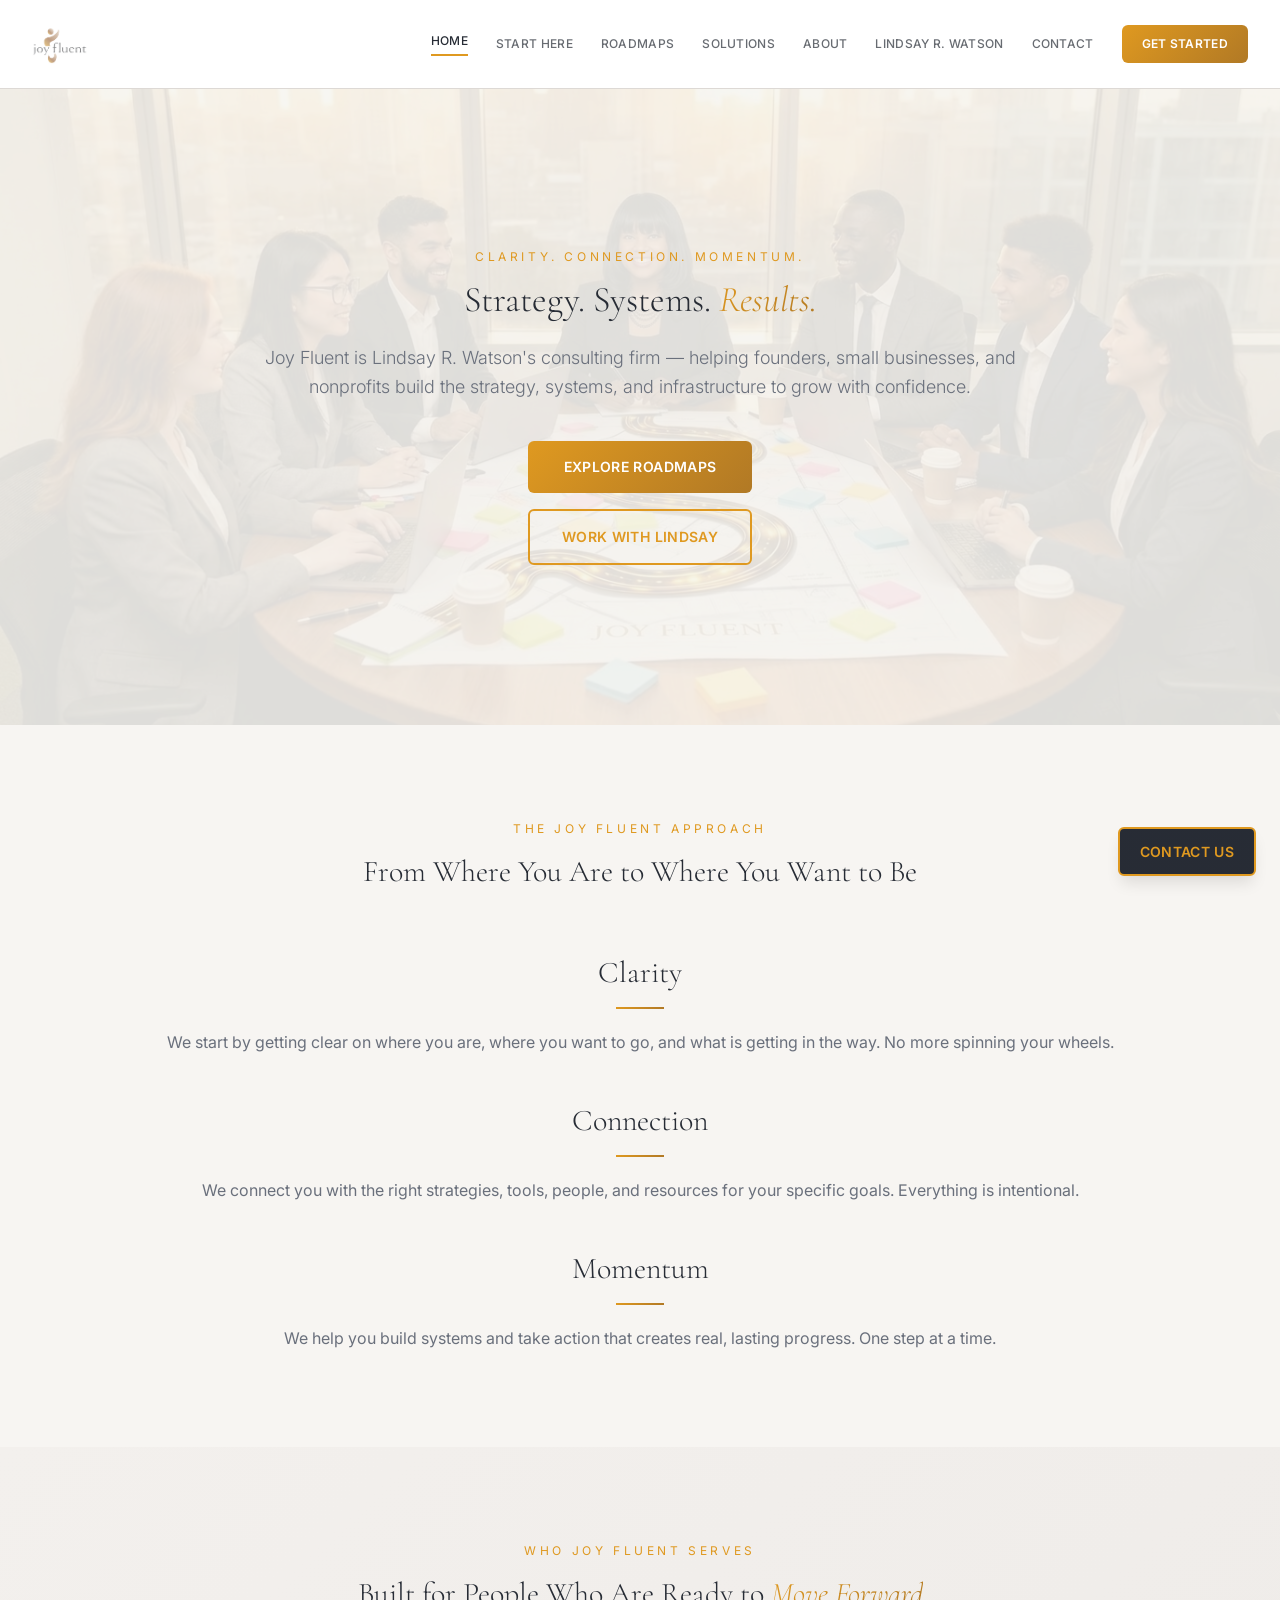
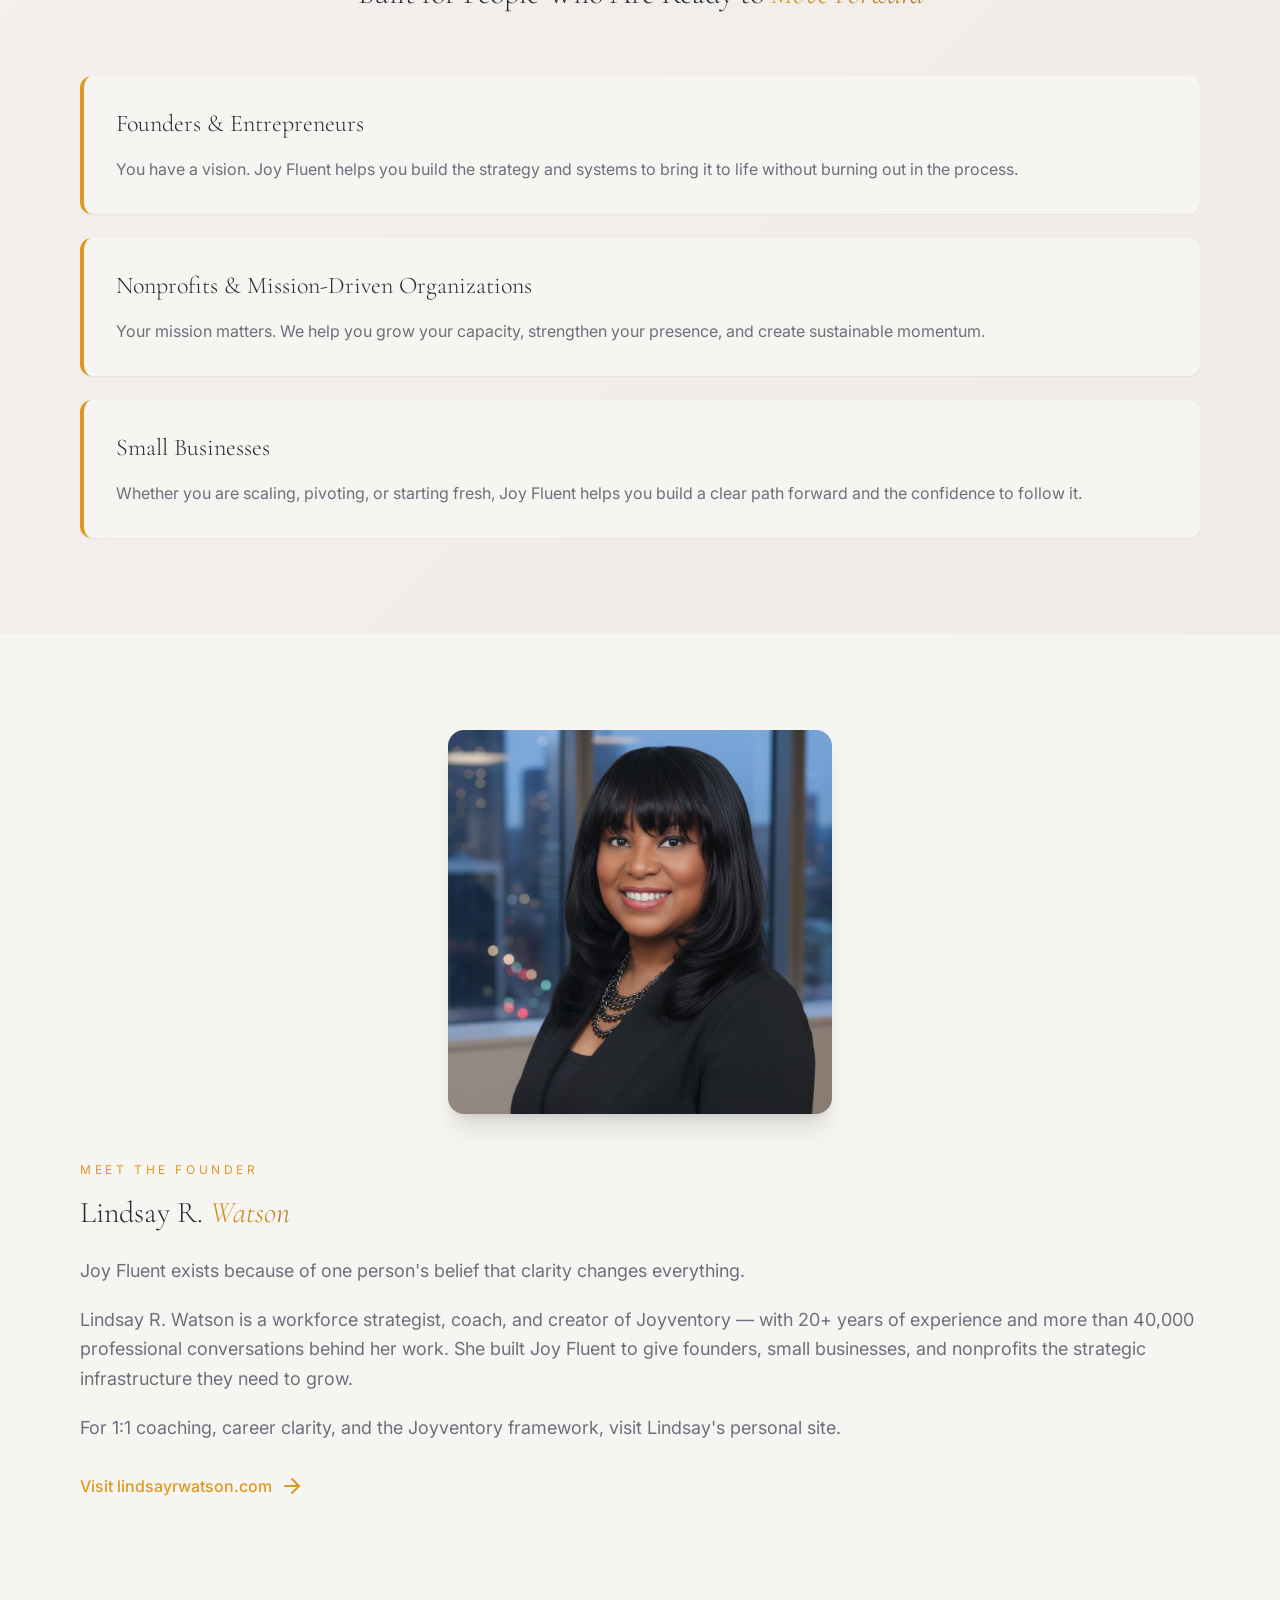
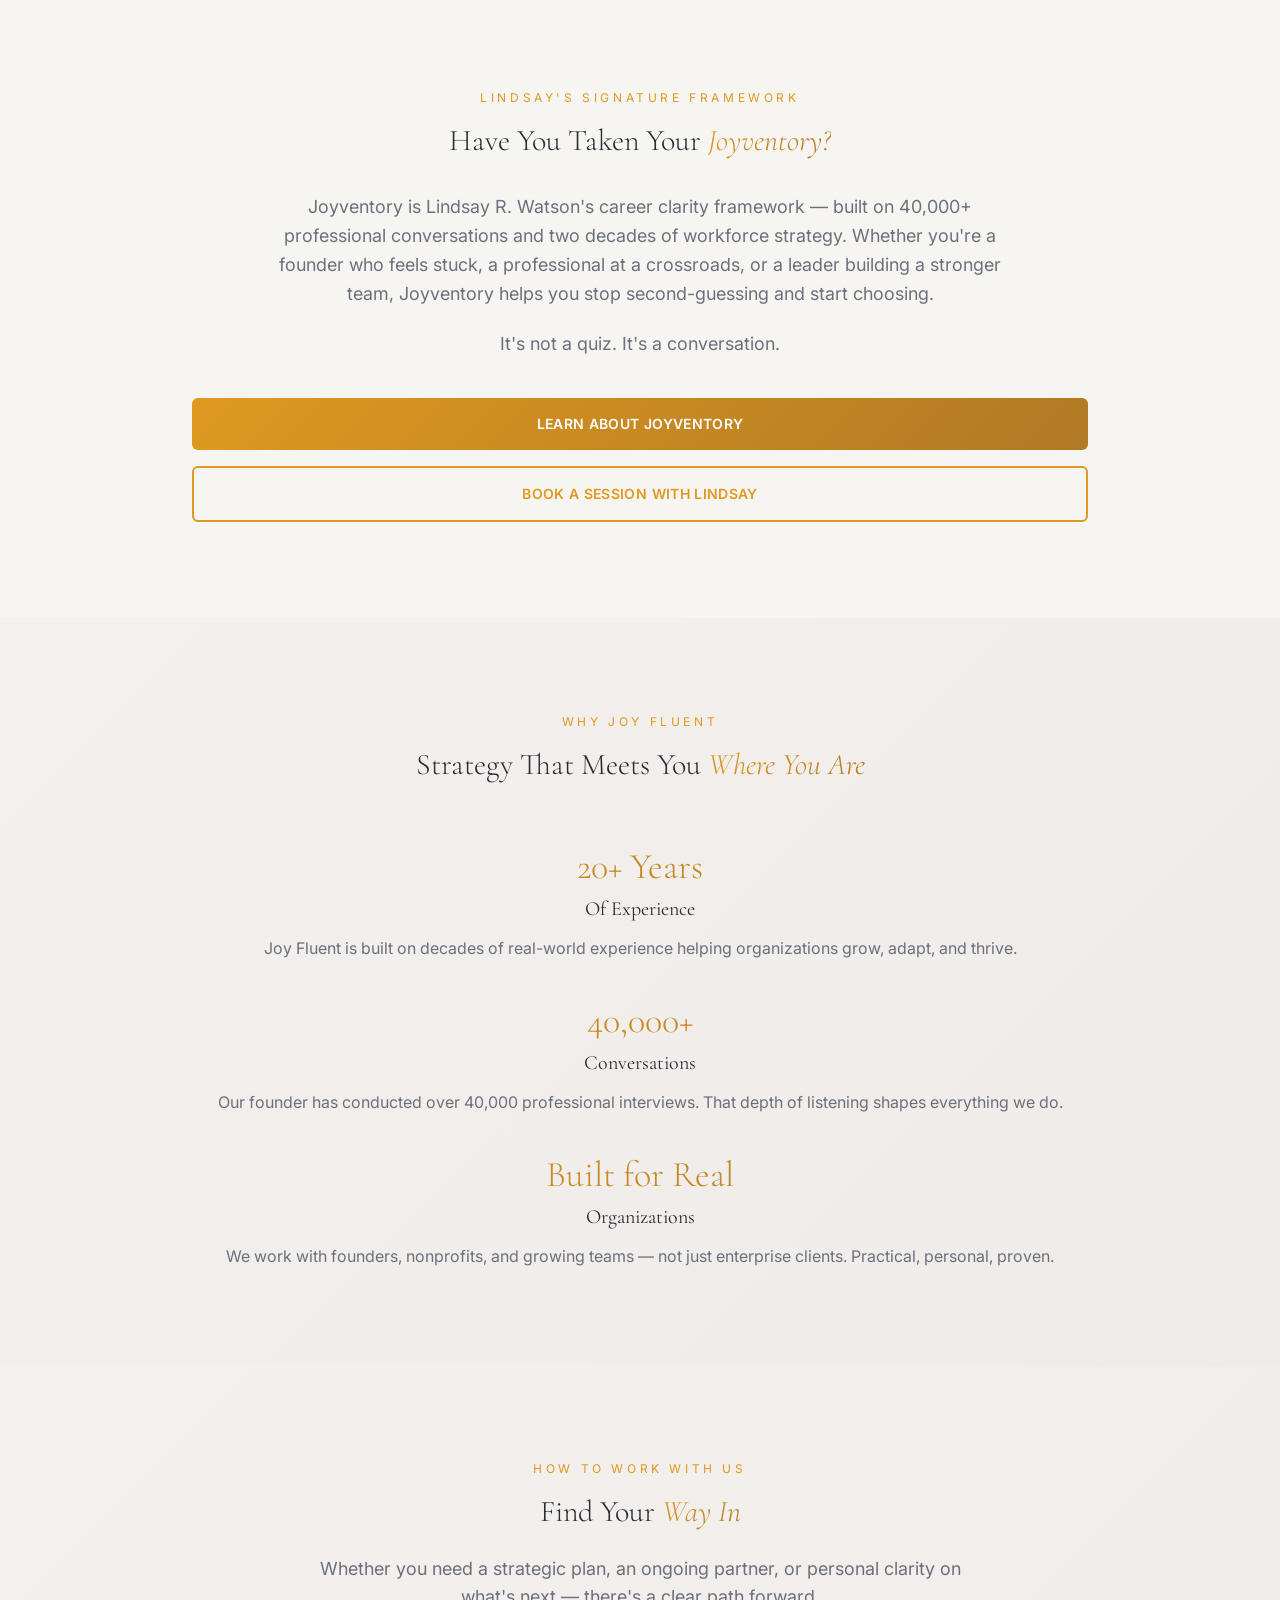
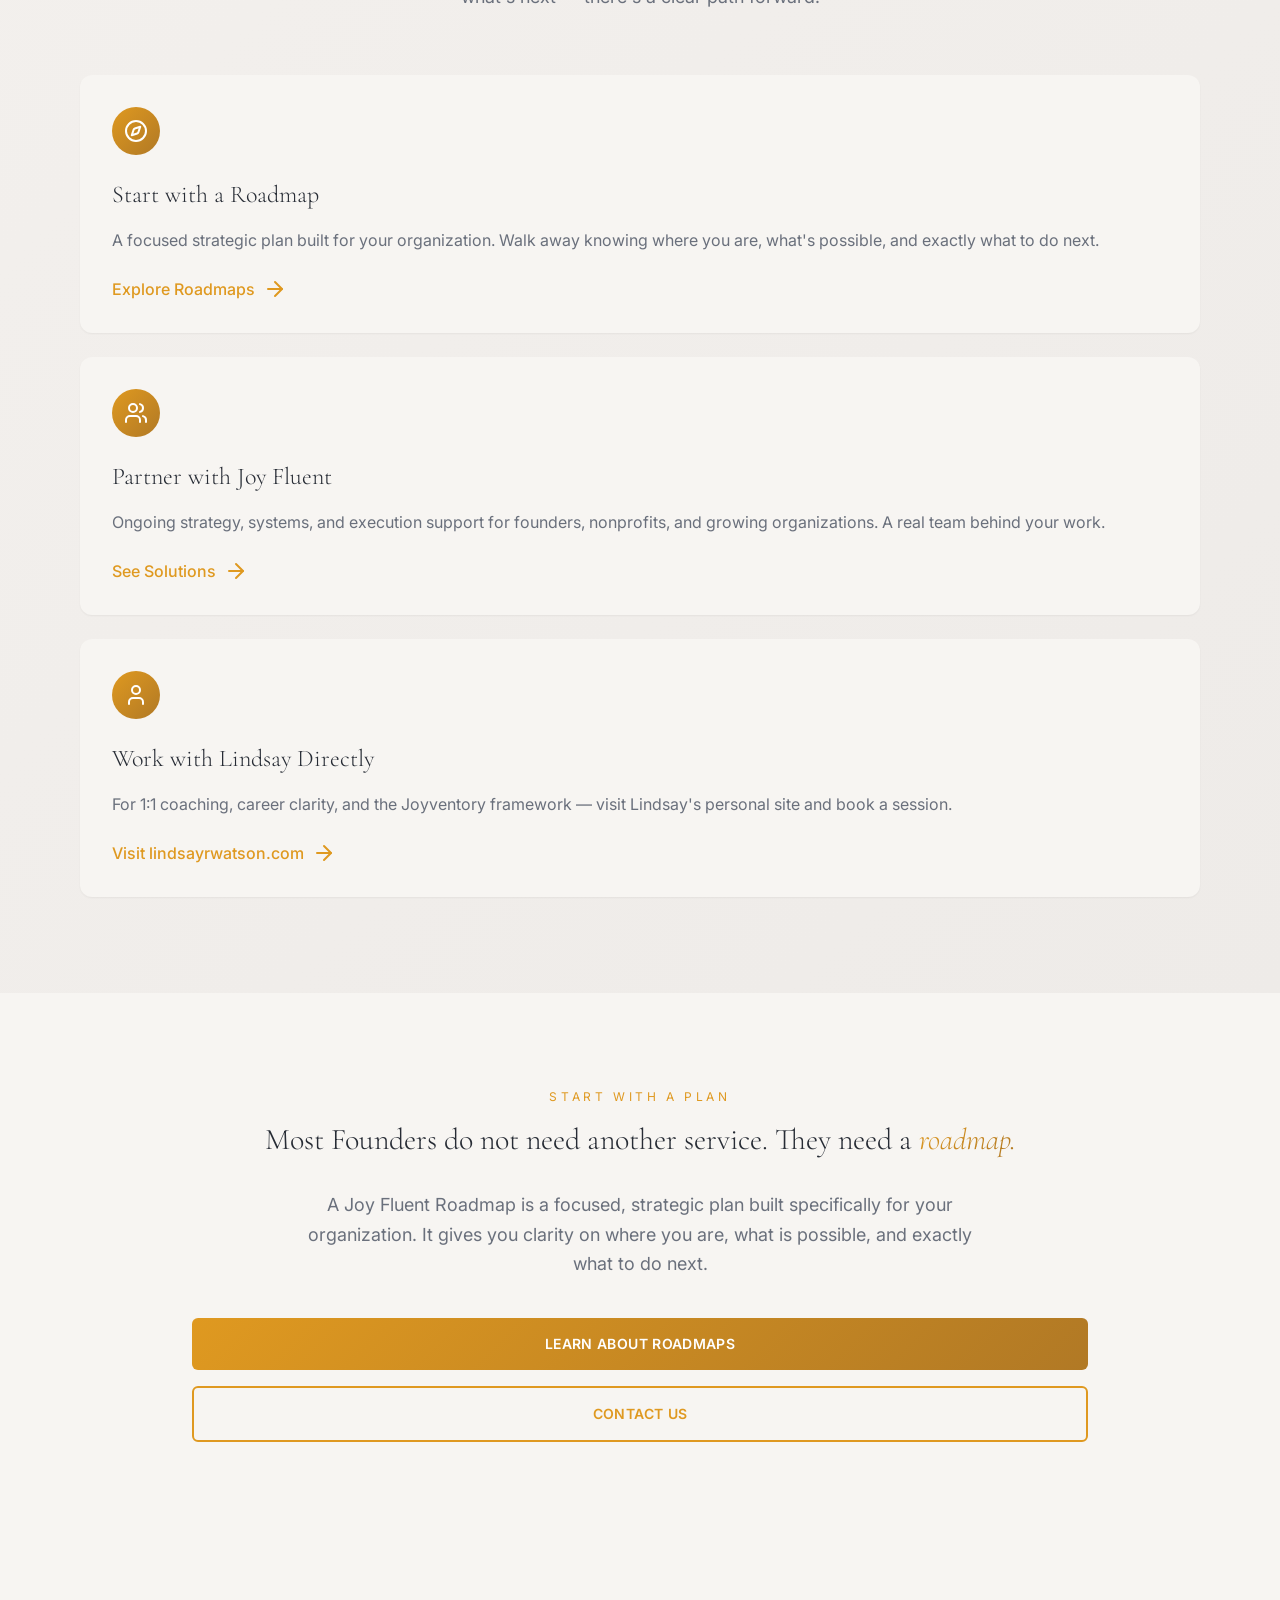
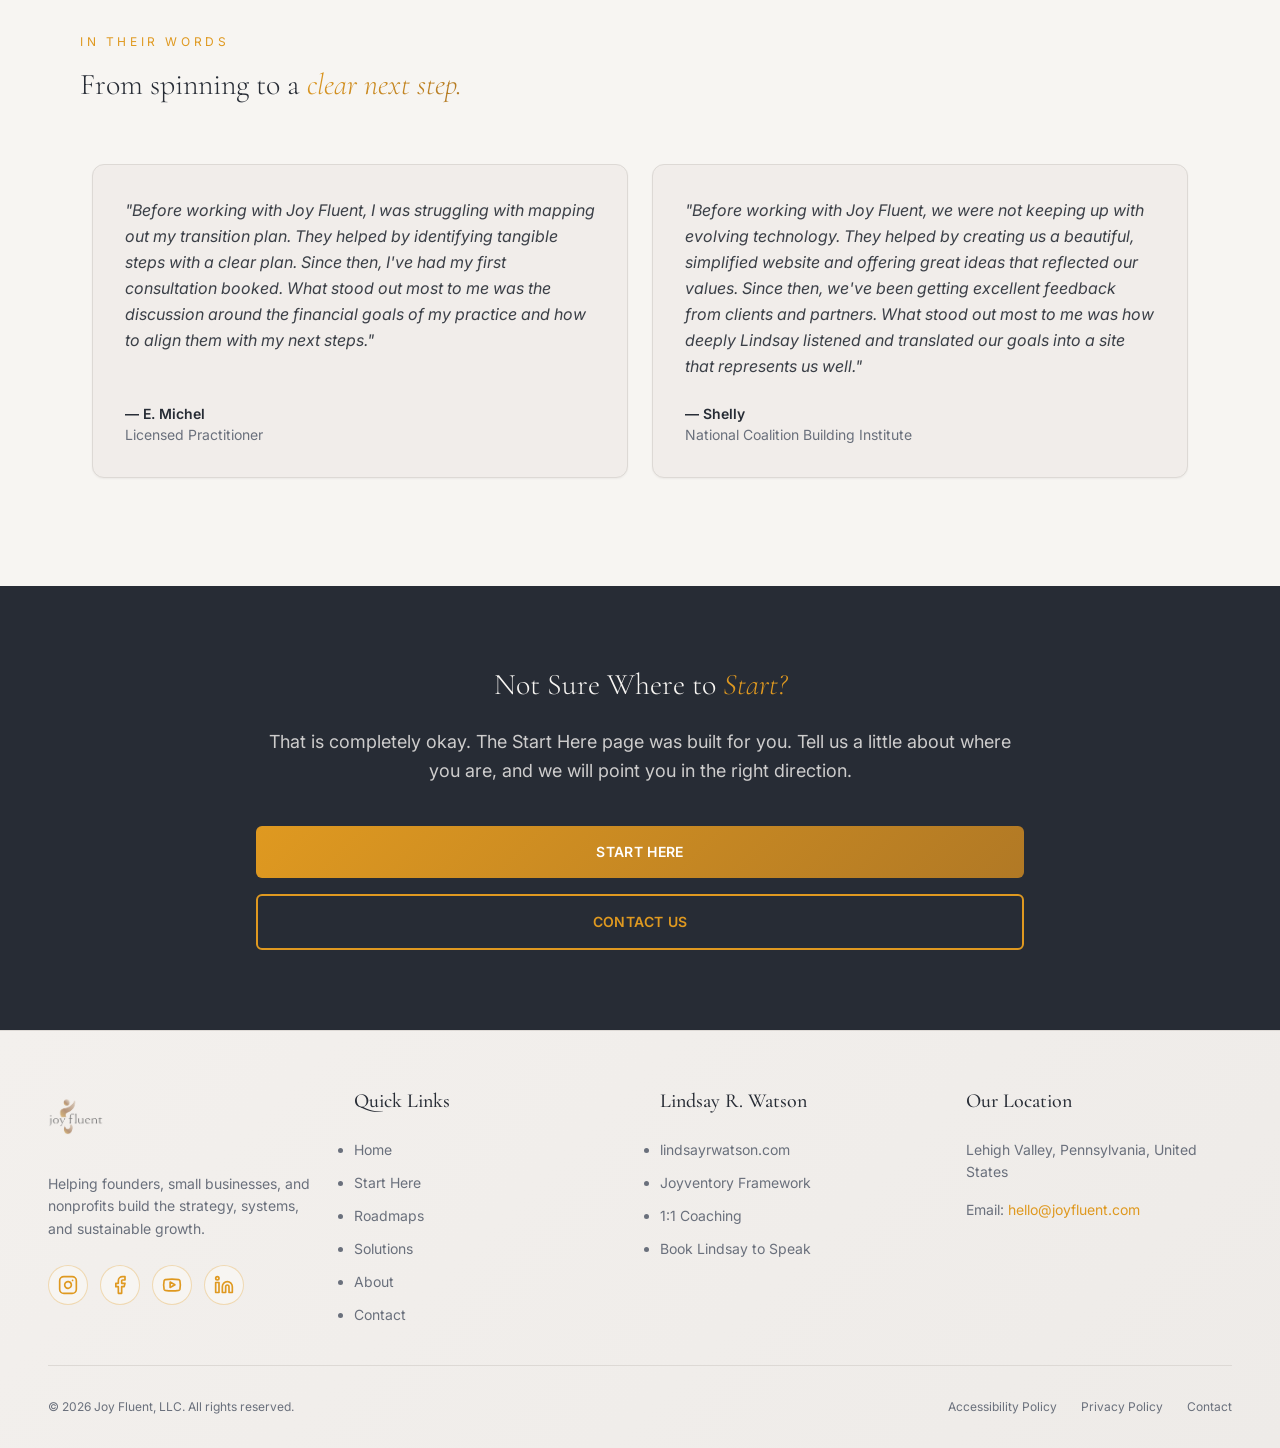
==== commit 530fbf38: "Refactor navbar/drawer/footer to semantic CSS, add scroll animations, implement infinite auto-slidin" ====
--- a/index.html
+++ b/index.html
@@ -22,23 +22,23 @@
 <body>
 
   <!-- Navigation Header -->
-  <nav class="sticky top-0 z-50 bg-white/95 backdrop-blur-md border-b border-border">
-    <div class="max-w-7xl mx-auto px-4 md:px-8 flex items-center justify-between h-18 md:h-22">
-      <a href="index.html" class="flex items-center shrink-0" aria-label="Joy Fluent home">
+  <nav class="navbar">
+    <div class="navbar-container">
+      <a href="index.html" class="navbar-logo" aria-label="Joy Fluent home">
         <img alt="Joy Fluent" class="h-14 md:h-16 w-auto" src="assets/joy-fluent-logo.png">
       </a>
-      <div class="hidden lg:flex items-center gap-7">
-        <a href="index.html" class="text-xs font-body font-medium tracking-wide uppercase transition-colors whitespace-nowrap text-foreground border-b-2 border-primary pb-1">Home</a>
-        <a href="start.html" class="text-xs font-body font-medium tracking-wide uppercase transition-colors whitespace-nowrap text-foreground/70 hover:text-foreground">Start Here</a>
-        <a href="roadmaps.html" class="text-xs font-body font-medium tracking-wide uppercase transition-colors whitespace-nowrap text-foreground/70 hover:text-foreground">Roadmaps</a>
-        <a href="solutions.html" class="text-xs font-body font-medium tracking-wide uppercase transition-colors whitespace-nowrap text-foreground/70 hover:text-foreground">Solutions</a>
-        <a href="about.html" class="text-xs font-body font-medium tracking-wide uppercase transition-colors whitespace-nowrap text-foreground/70 hover:text-foreground">About</a>
-        <a href="https://www.lindsayrwatson.com" target="_blank" rel="noopener noreferrer" class="text-xs font-body font-medium tracking-wide uppercase transition-colors whitespace-nowrap text-foreground/70 hover:text-foreground">Lindsay R. Watson</a>
-        <a href="contact.html" class="text-xs font-body font-medium tracking-wide uppercase transition-colors whitespace-nowrap text-foreground/70 hover:text-foreground">Contact</a>
-        <a href="https://www.honeybook.com/widget/joy_fluent_llc_262509/cf_id/5fde792f3f13d2619dc9c4b0" target="_blank" rel="noopener noreferrer" class="gold-gradient-bg text-primary-foreground px-5 py-2.5 rounded-md font-body font-semibold text-xs tracking-wide uppercase hover:opacity-90 transition-opacity">Get Started</a>
-      </div>
-      <div class="lg:hidden">
-        <button type="button" aria-haspopup="dialog" aria-expanded="false" aria-label="Open menu" class="p-2 text-foreground hover:text-primary transition-colors">
+      <div class="navbar-menu-desktop nav-links">
+        <a href="index.html" class="active">Home</a>
+        <a href="start.html">Start Here</a>
+        <a href="roadmaps.html">Roadmaps</a>
+        <a href="solutions.html">Solutions</a>
+        <a href="about.html">About</a>
+        <a href="https://www.lindsayrwatson.com" target="_blank" rel="noopener noreferrer">Lindsay R. Watson</a>
+        <a href="contact.html">Contact</a>
+        <a href="https://www.honeybook.com/widget/joy_fluent_llc_262509/cf_id/5fde792f3f13d2619dc9c4b0" target="_blank" rel="noopener noreferrer" class="get-started-btn">Get Started</a>
+      </div>
+      <div class="navbar-toggle-mobile">
+        <button type="button" aria-haspopup="dialog" aria-expanded="false" aria-label="Open menu" class="hamburger-btn">
           <svg xmlns="http://www.w3.org/2000/svg" width="24" height="24" viewBox="0 0 24 24" fill="none" stroke="currentColor" stroke-width="2" stroke-linecap="round" stroke-linejoin="round" class="lucide lucide-menu w-7 h-7"><line x1="4" x2="20" y1="12" y2="12"></line><line x1="4" x2="20" y1="6" y2="6"></line><line x1="4" x2="20" y1="18" y2="18"></line></svg>
         </button>
       </div>
@@ -46,9 +46,9 @@
   </nav>
 
   <!-- Mobile Menu Drawer -->
-  <div id="mobile-menu-drawer" class="mobile-menu-drawer">
-    <div class="mobile-menu-content">
-      <button id="mobile-menu-close" class="mobile-menu-close" aria-label="Close menu">
+  <div id="mobile-menu-drawer" class="mobile-drawer">
+    <div class="mobile-drawer-content">
+      <button id="mobile-menu-close" class="mobile-drawer-close" aria-label="Close menu">
         <svg xmlns="http://www.w3.org/2000/svg" width="24" height="24" viewBox="0 0 24 24" fill="none" stroke="currentColor" stroke-width="2" stroke-linecap="round" stroke-linejoin="round" class="lucide lucide-x w-7 h-7"><line x1="18" x2="6" y1="6" y2="18"></line><line x1="6" x2="18" y1="6" y2="18"></line></svg>
       </button>
       <div class="mobile-menu-links">
@@ -59,7 +59,7 @@
         <a href="about.html">About</a>
         <a href="https://www.lindsayrwatson.com" target="_blank" rel="noopener noreferrer">Lindsay R. Watson</a>
         <a href="contact.html">Contact</a>
-        <a href="https://www.honeybook.com/widget/joy_fluent_llc_262509/cf_id/5fde792f3f13d2619dc9c4b0" target="_blank" rel="noopener noreferrer" class="gold-gradient-bg text-primary-foreground text-center py-3 rounded-md font-semibold text-sm">Get Started</a>
+        <a href="https://www.honeybook.com/widget/joy_fluent_llc_262509/cf_id/5fde792f3f13d2619dc9c4b0" target="_blank" rel="noopener noreferrer" class="get-started-btn">Get Started</a>
       </div>
     </div>
   </div>
@@ -72,7 +72,7 @@
     </div>
     <div class="relative w-full section-padding">
       <div class="max-w-6xl mx-auto">
-        <div class="max-w-3xl mx-auto text-center">
+        <div class="max-w-3xl mx-auto text-center fade-in-on-scroll">
           <p class="font-body text-xs tracking-[0.3em] uppercase text-primary mb-4">Clarity. Connection. Momentum.</p>
           <h1 class="text-4xl md:text-6xl lg:text-7xl font-display font-light leading-[1.05] mb-6 text-foreground">
             Strategy. Systems. <span class="italic gold-gradient-text">Results.</span>
@@ -94,22 +94,22 @@
   <!-- The Approach Section -->
   <section class="section-padding bg-background">
     <div class="max-w-6xl mx-auto">
-      <div class="text-center mb-16">
+      <div class="text-center mb-16 fade-in-on-scroll">
         <p class="font-body text-xs tracking-[0.3em] uppercase text-primary mb-4 text-center">The Joy Fluent Approach</p>
         <h2 class="text-3xl md:text-5xl font-display font-light leading-tight max-w-3xl mx-auto">From Where You Are to Where You Want to Be</h2>
       </div>
       <div class="grid md:grid-cols-3 gap-12">
-        <div class="text-center">
+        <div class="text-center fade-in-on-scroll">
           <h3 class="font-display text-3xl md:text-4xl font-light text-foreground mb-4">Clarity</h3>
           <div class="w-12 h-0.5 gold-gradient-bg mx-auto mb-5"></div>
           <p class="font-body text-muted-foreground leading-relaxed">We start by getting clear on where you are, where you want to go, and what is getting in the way. No more spinning your wheels.</p>
         </div>
-        <div class="text-center">
+        <div class="text-center fade-in-on-scroll">
           <h3 class="font-display text-3xl md:text-4xl font-light text-foreground mb-4">Connection</h3>
           <div class="w-12 h-0.5 gold-gradient-bg mx-auto mb-5"></div>
           <p class="font-body text-muted-foreground leading-relaxed">We connect you with the right strategies, tools, people, and resources for your specific goals. Everything is intentional.</p>
         </div>
-        <div class="text-center">
+        <div class="text-center fade-in-on-scroll">
           <h3 class="font-display text-3xl md:text-4xl font-light text-foreground mb-4">Momentum</h3>
           <div class="w-12 h-0.5 gold-gradient-bg mx-auto mb-5"></div>
           <p class="font-body text-muted-foreground leading-relaxed">We help you build systems and take action that creates real, lasting progress. One step at a time.</p>
@@ -121,20 +121,20 @@
   <!-- Who Joy Fluent Serves Section -->
   <section class="section-padding gold-gradient-bg-subtle">
     <div class="max-w-6xl mx-auto">
-      <div class="text-center mb-16">
+      <div class="text-center mb-16 fade-in-on-scroll">
         <p class="font-body text-xs tracking-[0.3em] uppercase text-primary mb-4 text-center">Who Joy Fluent Serves</p>
         <h2 class="text-3xl md:text-5xl font-display font-light leading-tight">Built for People Who Are Ready to <span class="italic gold-gradient-text">Move Forward</span></h2>
       </div>
       <div class="grid md:grid-cols-3 gap-6">
-        <div class="bg-background rounded-xl p-8 border-l-4 border-primary shadow-sm hover:shadow-lg hover:-translate-y-1 transition-all duration-300">
+        <div class="bg-background rounded-xl p-8 border-l-4 border-primary shadow-sm hover:shadow-lg hover:-translate-y-1 transition-all duration-300 fade-in-on-scroll">
           <h3 class="font-display text-2xl mb-4 text-foreground">Founders & Entrepreneurs</h3>
           <p class="font-body text-muted-foreground leading-relaxed">You have a vision. Joy Fluent helps you build the strategy and systems to bring it to life without burning out in the process.</p>
         </div>
-        <div class="bg-background rounded-xl p-8 border-l-4 border-primary shadow-sm hover:shadow-lg hover:-translate-y-1 transition-all duration-300">
+        <div class="bg-background rounded-xl p-8 border-l-4 border-primary shadow-sm hover:shadow-lg hover:-translate-y-1 transition-all duration-300 fade-in-on-scroll">
           <h3 class="font-display text-2xl mb-4 text-foreground">Nonprofits & Mission-Driven Organizations</h3>
           <p class="font-body text-muted-foreground leading-relaxed">Your mission matters. We help you grow your capacity, strengthen your presence, and create sustainable momentum.</p>
         </div>
-        <div class="bg-background rounded-xl p-8 border-l-4 border-primary shadow-sm hover:shadow-lg hover:-translate-y-1 transition-all duration-300">
+        <div class="bg-background rounded-xl p-8 border-l-4 border-primary shadow-sm hover:shadow-lg hover:-translate-y-1 transition-all duration-300 fade-in-on-scroll">
           <h3 class="font-display text-2xl mb-4 text-foreground">Small Businesses</h3>
           <p class="font-body text-muted-foreground leading-relaxed">Whether you are scaling, pivoting, or starting fresh, Joy Fluent helps you build a clear path forward and the confidence to follow it.</p>
         </div>
@@ -145,13 +145,13 @@
   <!-- Founder Profile Section -->
   <section class="section-padding bg-background">
     <div class="max-w-6xl mx-auto grid md:grid-cols-2 gap-12 lg:gap-16 items-center">
-      <div class="flex justify-center md:justify-start">
+      <div class="flex justify-center md:justify-start fade-in-on-scroll">
         <div class="relative">
           <div class="absolute -inset-3 gold-gradient-bg rounded-2xl opacity-20 blur-xl"></div>
           <img src="assets/lindsay-headshot-home.jpeg" alt="Lindsay R. Watson, Founder of Joy Fluent" class="relative rounded-2xl w-full max-w-sm object-cover shadow-xl" width="512" height="512" loading="lazy">
         </div>
       </div>
-      <div>
+      <div class="fade-in-on-scroll">
         <p class="font-body text-xs tracking-[0.3em] uppercase text-primary mb-4">Meet the Founder</p>
         <h2 class="text-3xl md:text-5xl font-display font-light leading-tight mb-6">Lindsay R. <span class="italic gold-gradient-text">Watson</span></h2>
         <p class="font-body text-lg text-muted-foreground leading-relaxed mb-5">Joy Fluent exists because of one person's belief that clarity changes everything.</p>
@@ -167,7 +167,7 @@
 
   <!-- Joyventory Section -->
   <section class="section-padding bg-background">
-    <div class="max-w-4xl mx-auto text-center">
+    <div class="max-w-4xl mx-auto text-center fade-in-on-scroll">
       <p class="font-body text-xs tracking-[0.3em] uppercase text-primary mb-4 text-center">Lindsay's Signature Framework</p>
       <h2 class="text-3xl md:text-5xl font-display font-light leading-tight mb-8">Have You Taken Your <span class="italic gold-gradient-text">Joyventory?</span></h2>
       <div class="space-y-5 font-body text-lg text-muted-foreground leading-relaxed mb-10 max-w-3xl mx-auto">
@@ -184,22 +184,22 @@
   <!-- Statistics Section -->
   <section class="section-padding gold-gradient-bg-subtle">
     <div class="max-w-6xl mx-auto">
-      <div class="text-center mb-16">
+      <div class="text-center mb-16 fade-in-on-scroll">
         <p class="font-body text-xs tracking-[0.3em] uppercase text-primary mb-4 text-center">Why Joy Fluent</p>
         <h2 class="text-3xl md:text-5xl font-display font-light leading-tight">Strategy That Meets You <span class="italic gold-gradient-text">Where You Are</span></h2>
       </div>
       <div class="grid md:grid-cols-3 gap-10">
-        <div class="text-center">
+        <div class="text-center fade-in-on-scroll">
           <p class="font-display text-4xl md:text-5xl gold-gradient-text font-light mb-2">20+ Years</p>
           <p class="font-display text-xl text-foreground mb-3">Of Experience</p>
           <p class="font-body text-muted-foreground leading-relaxed">Joy Fluent is built on decades of real-world experience helping organizations grow, adapt, and thrive.</p>
         </div>
-        <div class="text-center">
+        <div class="text-center fade-in-on-scroll">
           <p class="font-display text-4xl md:text-5xl gold-gradient-text font-light mb-2">40,000+</p>
           <p class="font-display text-xl text-foreground mb-3">Conversations</p>
           <p class="font-body text-muted-foreground leading-relaxed">Our founder has conducted over 40,000 professional interviews. That depth of listening shapes everything we do.</p>
         </div>
-        <div class="text-center">
+        <div class="text-center fade-in-on-scroll">
           <p class="font-display text-4xl md:text-5xl gold-gradient-text font-light mb-2">Built for Real</p>
           <p class="font-display text-xl text-foreground mb-3">Organizations</p>
           <p class="font-body text-muted-foreground leading-relaxed">We work with founders, nonprofits, and growing teams — not just enterprise clients. Practical, personal, proven.</p>
@@ -211,13 +211,13 @@
   <!-- How to Work With Us Section -->
   <section class="section-padding gold-gradient-bg-subtle">
     <div class="max-w-6xl mx-auto">
-      <div class="text-center mb-16">
+      <div class="text-center mb-16 fade-in-on-scroll">
         <p class="font-body text-xs tracking-[0.3em] uppercase text-primary mb-4 text-center">How to Work With Us</p>
         <h2 class="text-3xl md:text-5xl font-display font-light leading-tight">Find Your <span class="italic gold-gradient-text">Way In</span></h2>
         <p class="font-body text-lg text-muted-foreground max-w-2xl mx-auto mt-6">Whether you need a strategic plan, an ongoing partner, or personal clarity on what's next — there's a clear path forward.</p>
       </div>
       <div class="grid md:grid-cols-3 gap-6">
-        <div class="bg-background rounded-xl p-8 shadow-sm hover:shadow-xl hover:-translate-y-1 transition-all duration-300 flex flex-col">
+        <div class="bg-background rounded-xl p-8 shadow-sm hover:shadow-xl hover:-translate-y-1 transition-all duration-300 flex flex-col fade-in-on-scroll">
           <div class="w-12 h-12 rounded-full gold-gradient-bg flex items-center justify-center mb-6">
             <svg xmlns="http://www.w3.org/2000/svg" width="24" height="24" viewBox="0 0 24 24" fill="none" stroke="currentColor" stroke-width="2" stroke-linecap="round" stroke-linejoin="round" class="lucide lucide-compass w-6 h-6 text-primary-foreground"><path d="m16.24 7.76-1.804 5.411a2 2 0 0 1-1.265 1.265L7.76 16.24l1.804-5.411a2 2 0 0 1 1.265-1.265z"></path><circle cx="12" cy="12" r="10"></circle></svg>
           </div>
@@ -228,9 +228,9 @@
             <svg xmlns="http://www.w3.org/2000/svg" width="24" height="24" viewBox="0 0 24 24" fill="none" stroke="currentColor" stroke-width="2" stroke-linecap="round" stroke-linejoin="round" class="lucide lucide-arrow-right w-4 h-4"><path d="M5 12h14"></path><path d="m12 5 7 7-7 7"></path></svg>
           </a>
         </div>
-        <div class="bg-background rounded-xl p-8 shadow-sm hover:shadow-xl hover:-translate-y-1 transition-all duration-300 flex flex-col">
+        <div class="bg-background rounded-xl p-8 shadow-sm hover:shadow-xl hover:-translate-y-1 transition-all duration-300 flex flex-col fade-in-on-scroll">
           <div class="w-12 h-12 rounded-full gold-gradient-bg flex items-center justify-center mb-6">
-            <svg xmlns="http://www.w3.org/2000/svg" width="24" height="24" viewBox="0 0 24 24" fill="none" stroke="currentColor" stroke-width="2" stroke-linecap="round" stroke-linejoin="round" class="lucide lucide-users w-6 h-6 text-primary-foreground"><path d="M16 21v-2a4 4 0 0 0-4-4H6a4 4 0 0 0-4 4v2"></path><circle cx="9" cy="7" r="4"></circle><path d="M22 21v-2a4 4 0 0 0-3-3.87"></path><path d="M16 3.13a4 4 0 0 1 0 7.75\"></path></svg>
+            <svg xmlns="http://www.w3.org/2000/svg" width="24" height="24" viewBox="0 0 24 24" fill="none" stroke="currentColor" stroke-width="2" stroke-linecap="round" stroke-linejoin="round" class="lucide lucide-users w-6 h-6 text-primary-foreground"><path d="M16 21v-2a4 4 0 0 0-4-4H6a4 4 0 0 0-4 4v2"></path><circle cx="9" cy="7" r="4"></circle><path d="M22 21v-2a4 4 0 0 0-3-3.87"></path><path d="M16 3.13a4 4 0 0 1 0 7.75"></path></svg>
           </div>
           <h3 class="font-display text-2xl mb-4 text-foreground">Partner with Joy Fluent</h3>
           <p class="font-body text-muted-foreground leading-relaxed mb-6 flex-grow">Ongoing strategy, systems, and execution support for founders, nonprofits, and growing organizations. A real team behind your work.</p>
@@ -239,7 +239,7 @@
             <svg xmlns="http://www.w3.org/2000/svg" width="24" height="24" viewBox="0 0 24 24" fill="none" stroke="currentColor" stroke-width="2" stroke-linecap="round" stroke-linejoin="round" class="lucide lucide-arrow-right w-4 h-4"><path d="M5 12h14"></path><path d="m12 5 7 7-7 7"></path></svg>
           </a>
         </div>
-        <div class="bg-background rounded-xl p-8 shadow-sm hover:shadow-xl hover:-translate-y-1 transition-all duration-300 flex flex-col">
+        <div class="bg-background rounded-xl p-8 shadow-sm hover:shadow-xl hover:-translate-y-1 transition-all duration-300 flex flex-col fade-in-on-scroll">
           <div class="w-12 h-12 rounded-full gold-gradient-bg flex items-center justify-center mb-6">
             <svg xmlns="http://www.w3.org/2000/svg" width="24" height="24" viewBox="0 0 24 24" fill="none" stroke="currentColor" stroke-width="2" stroke-linecap="round" stroke-linejoin="round" class="lucide lucide-user w-6 h-6 text-primary-foreground"><path d="M19 21v-2a4 4 0 0 0-4-4H9a4 4 0 0 0-4 4v2"></path><circle cx="12" cy="7" r="4"></circle></svg>
           </div>
@@ -256,7 +256,7 @@
 
   <!-- Start With a Plan Section -->
   <section class="section-padding bg-background">
-    <div class="max-w-4xl mx-auto text-center">
+    <div class="max-w-4xl mx-auto text-center fade-in-on-scroll">
       <p class="font-body text-xs tracking-[0.3em] uppercase text-primary mb-4 text-center">Start With a Plan</p>
       <h2 class="text-3xl md:text-5xl font-display font-light leading-tight mb-8">Most Founders do not need another service. They need a <span class="italic gold-gradient-text">roadmap.</span></h2>
       <p class="font-body text-lg text-muted-foreground leading-relaxed mb-10 max-w-2xl mx-auto">A Joy Fluent Roadmap is a focused, strategic plan built specifically for your organization. It gives you clarity on where you are, what is possible, and exactly what to do next.</p>
@@ -268,69 +268,112 @@
   </section>
 
   <!-- Testimonials Section -->
-  <section class="section-padding bg-background">
+  <section class="section-padding bg-background fade-in-on-scroll">
     <div class="max-w-6xl mx-auto">
       <div class="mb-12">
         <p class="font-body text-xs tracking-[0.3em] uppercase text-primary mb-4">In Their Words</p>
         <h2 class="text-3xl md:text-5xl font-display font-light leading-tight max-w-3xl">From spinning to a <span class="italic gold-gradient-text">clear next step.</span></h2>
       </div>
-      <div class="grid md:grid-cols-2 lg:grid-cols-3 gap-6">
-        <figure class="relative bg-card rounded-xl p-8 border border-border flex flex-col">
-          <blockquote class="font-body text-foreground/90 leading-relaxed italic mb-6 flex-grow">"Before working with Joy Fluent, I was struggling with mapping out my transition plan. They helped by identifying tangible steps with a clear plan. Since then, I've had my first consultation booked. What stood out most to me was the discussion around the financial goals of my practice and how to align them with my next steps."</blockquote>
-          <figcaption class="font-body text-sm">
-            <p class="font-semibold text-foreground not-italic">— E. Michel</p>
-            <p class="text-muted-foreground">Licensed Practitioner</p>
-          </figcaption>
-        </figure>
-        <figure class="relative bg-card rounded-xl p-8 border border-border flex flex-col">
-          <blockquote class="font-body text-foreground/90 leading-relaxed italic mb-6 flex-grow">"Before working with Joy Fluent, we were not keeping up with evolving technology. They helped by creating us a beautiful, simplified website and offering great ideas that reflected our values. Since then, we've been getting excellent feedback from clients and partners. What stood out most to me was how deeply Lindsay listened and translated our goals into a site that represents us well."</blockquote>
-          <figcaption class="font-body text-sm">
-            <p class="font-semibold text-foreground not-italic">— Shelly</p>
-            <p class="text-muted-foreground">National Coalition Building Institute</p>
-          </figcaption>
-        </figure>
-        <figure class="relative bg-card rounded-xl p-8 border border-border flex flex-col">
-          <blockquote class="font-body text-foreground/90 leading-relaxed italic mb-6 flex-grow">"Before working with Joy Fluent, we were struggling with visibility and staying relevant with the changing times. They provided solutions through thoughtful collaboration, inclusive conversations, and a shared focus on purpose and meaning. Since then, we have a simplified new website that reflects our mission clearly. What stood out most to me was the inclusive and mission-centered way they worked with us."</blockquote>
-          <figcaption class="font-body text-sm">
-            <p class="font-semibold text-foreground not-italic">— Lori</p>
-            <p class="text-muted-foreground">NCBI</p>
-          </figcaption>
-        </figure>
-        <figure class="relative bg-card rounded-xl p-8 border border-border flex flex-col">
-          <blockquote class="font-body text-foreground/90 leading-relaxed italic mb-6 flex-grow">"Before working with Joy Fluent, our website was badly outdated and didn't reflect our community. Joy Fluent listened deeply, understood our vision, and brought it to life with both clarity and design. Since then, they've created a beautiful website that captures who we are. What stood out most to me was Lindsay's ability to hear and translate our organization's heart into the site."</blockquote>
-          <figcaption class="font-body text-sm">
-            <p class="font-semibold text-foreground not-italic">— Sue</p>
-            <p class="text-muted-foreground">NCBI</p>
-          </figcaption>
-        </figure>
-        <figure class="relative bg-card rounded-xl p-8 border border-border flex flex-col">
-          <blockquote class="font-body text-foreground/90 leading-relaxed italic mb-6 flex-grow">"Before working with Joy Fluent, I needed help preparing to develop, launch, and maintain my business. Joy Fluent's proactive problem-solving skills and attention to detail helped me organize my ideas and bring structure to the vision. Since then, I've been able to clearly plan my next steps. What stood out most was their attentiveness and deep understanding of our business needs."</blockquote>
-          <figcaption class="font-body text-sm">
-            <p class="font-semibold text-foreground not-italic">— Michelle</p>
-            <p class="text-muted-foreground">Helping Hands Food Services</p>
-          </figcaption>
-        </figure>
-        <figure class="relative bg-card rounded-xl p-8 border border-border flex flex-col">
-          <blockquote class="font-body text-foreground/90 leading-relaxed italic mb-6 flex-grow">"We weren't facing a specific challenge, but working with Joy Fluent gave us strategic and content support that helped increase our visibility. What stood out most to me was their consistent structure and guidance throughout the process."</blockquote>
-          <figcaption class="font-body text-sm">
-            <p class="font-semibold text-foreground not-italic">— Senita</p>
-            <p class="text-muted-foreground">Peace on Patuxent Inc</p>
-          </figcaption>
-        </figure>
-        <figure class="relative bg-card rounded-xl p-8 border border-border flex flex-col">
-          <blockquote class="font-body text-foreground/90 leading-relaxed italic mb-6 flex-grow">"Before working with Joy Fluent, we were stuck. We didn't have a clear way to share our services or direction for what was next. After meeting and talking with Joy Fluent, our purpose became clear and our plan came to life. Since then, we've seen our business grow with real clarity. What stood out most was the passion behind Joy Fluent—it restored peace to our vision."</blockquote>
-          <figcaption class="font-body text-sm">
-            <p class="font-semibold text-foreground not-italic">— Amanda and Eddie</p>
-            <p class="text-muted-foreground">All Around Equine Ministries</p>
-          </figcaption>
-        </figure>
+      
+      <div class="carousel-container">
+        <div class="carousel-track">
+          
+          <!-- Testimonial 1 -->
+          <div class="carousel-card">
+            <div class="testimonial-box">
+              <blockquote class="testimonial-text">"Before working with Joy Fluent, I was struggling with mapping out my transition plan. They helped by identifying tangible steps with a clear plan. Since then, I've had my first consultation booked. What stood out most to me was the discussion around the financial goals of my practice and how to align them with my next steps."</blockquote>
+              <div class="testimonial-caption">
+                <p class="testimonial-author">— E. Michel</p>
+                <p class="testimonial-meta">Licensed Practitioner</p>
+              </div>
+            </div>
+          </div>
+          
+          <!-- Testimonial 2 -->
+          <div class="carousel-card">
+            <div class="testimonial-box">
+              <blockquote class="testimonial-text">"Before working with Joy Fluent, we were not keeping up with evolving technology. They helped by creating us a beautiful, simplified website and offering great ideas that reflected our values. Since then, we've been getting excellent feedback from clients and partners. What stood out most to me was how deeply Lindsay listened and translated our goals into a site that represents us well."</blockquote>
+              <div class="testimonial-caption">
+                <p class="testimonial-author">— Shelly</p>
+                <p class="testimonial-meta">National Coalition Building Institute</p>
+              </div>
+            </div>
+          </div>
+          
+          <!-- Testimonial 3 -->
+          <div class="carousel-card">
+            <div class="testimonial-box">
+              <blockquote class="testimonial-text">"Before working with Joy Fluent, we were struggling with visibility and staying relevant with the changing times. They provided solutions through thoughtful collaboration, inclusive conversations, and a shared focus on purpose and meaning. Since then, we have a simplified new website that reflects our mission clearly. What stood out most to me was the inclusive and mission-centered way they worked with us."</blockquote>
+              <div class="testimonial-caption">
+                <p class="testimonial-author">— Lori</p>
+                <p class="testimonial-meta">NCBI</p>
+              </div>
+            </div>
+          </div>
+          
+          <!-- Testimonial 4 -->
+          <div class="carousel-card">
+            <div class="testimonial-box">
+              <blockquote class="testimonial-text">"Before working with Joy Fluent, our website was badly outdated and didn't reflect our community. Joy Fluent listened deeply, understood our vision, and brought it to life with both clarity and design. Since then, they've created a beautiful website that captures who we are. What stood out most to me was Lindsay's ability to hear and translate our organization's heart into the site."</blockquote>
+              <div class="testimonial-caption">
+                <p class="testimonial-author">— Sue</p>
+                <p class="testimonial-meta">NCBI</p>
+              </div>
+            </div>
+          </div>
+          
+          <!-- Testimonial 5 -->
+          <div class="carousel-card">
+            <div class="testimonial-box">
+              <blockquote class="testimonial-text">"Before working with Joy Fluent, I needed help preparing to develop, launch, and maintain my business. Joy Fluent's proactive problem-solving skills and attention to detail helped me organize my ideas and bring structure to the vision. Since then, I've been able to clearly plan my next steps. What stood out most was their attentiveness and deep understanding of our business needs."</blockquote>
+              <div class="testimonial-caption">
+                <p class="testimonial-author">— Michelle</p>
+                <p class="testimonial-meta">Helping Hands Food Services</p>
+              </div>
+            </div>
+          </div>
+          
+          <!-- Testimonial 6 -->
+          <div class="carousel-card">
+            <div class="testimonial-box">
+              <blockquote class="testimonial-text">"We weren't facing a specific challenge, but working with Joy Fluent gave us strategic and content support that helped increase our visibility. What stood out most to me was their consistent structure and guidance throughout the process."</blockquote>
+              <div class="testimonial-caption">
+                <p class="testimonial-author">— Senita</p>
+                <p class="testimonial-meta">Peace on Patuxent Inc</p>
+              </div>
+            </div>
+          </div>
+          
+          <!-- Testimonial 7 -->
+          <div class="carousel-card">
+            <div class="testimonial-box">
+              <blockquote class="testimonial-text">"Before working with Joy Fluent, we were stuck. We didn't have a clear way to share our services or direction for what was next. After meeting and talking with Joy Fluent, our purpose became clear and our plan came to life. Since then, we've seen our business grow with real clarity. What stood out most was the passion behind Joy Fluent—it restored peace to our vision."</blockquote>
+              <div class="testimonial-caption">
+                <p class="testimonial-author">— Amanda and Eddie</p>
+                <p class="testimonial-meta">All Around Equine Ministries</p>
+              </div>
+            </div>
+          </div>
+
+          <!-- Testimonial 8 (NEW from Brian) -->
+          <div class="carousel-card">
+            <div class="testimonial-box">
+              <blockquote class="testimonial-text">"Joy helped me on getting my thoughts in order and to value my abilities in a clearer and more objective way in a very constructive session where she listened to me, understood me and guided me to know how to value my services."</blockquote>
+              <div class="testimonial-caption">
+                <p class="testimonial-author">— Brian</p>
+                <p class="testimonial-meta">Intellivet AI</p>
+              </div>
+            </div>
+          </div>
+
+        </div>
       </div>
     </div>
   </section>
 
   <!-- Not Sure Where to Begin Banner -->
   <section class="py-20 md:py-28 px-6 md:px-12 bg-foreground text-background">
-    <div class="max-w-3xl mx-auto text-center">
+    <div class="max-w-3xl mx-auto text-center fade-in-on-scroll">
       <h2 class="text-3xl md:text-5xl font-display font-light leading-tight mb-6">Not Sure Where to <span class="italic text-primary">Start?</span></h2>
       <p class="font-body text-lg text-background/80 leading-relaxed mb-10">That is completely okay. The Start Here page was built for you. Tell us a little about where you are, and we will point you in the right direction.</p>
       <div class="flex flex-col sm:flex-row gap-4 justify-center">
@@ -341,49 +384,49 @@
   </section>
 
   <!-- Footer -->
-  <footer class="gold-gradient-bg-subtle text-foreground border-t border-border px-6 md:px-12 pt-14 pb-8">
-    <div class="max-w-6xl mx-auto">
-      <div class="grid md:grid-cols-2 lg:grid-cols-4 gap-10 mb-10">
+  <footer class="footer">
+    <div class="footer-container">
+      <div class="footer-grid">
         <div>
-          <a href="index.html" class="inline-block mb-6">
+          <a href="index.html" class="footer-brand-logo">
             <img alt="Joy Fluent" class="h-14 w-auto mix-blend-multiply" src="assets/joy-fluent-logo.png">
           </a>
           <p class="font-body text-sm text-muted-foreground leading-relaxed mb-6">
             Helping founders, small businesses, and nonprofits build the strategy, systems, and sustainable growth.
           </p>
-          <div class="flex items-center gap-3">
-            <a href="https://www.instagram.com/joyfluent/" target="_blank" rel="noopener noreferrer" class="inline-flex items-center justify-center w-10 h-10 rounded-full border border-primary/30 bg-background text-primary hover:bg-primary hover:text-primary-foreground transition-colors" aria-label="Instagram">
+          <div class="footer-social-icons">
+            <a href="https://www.instagram.com/joyfluent/" target="_blank" rel="noopener noreferrer" class="footer-social-btn" aria-label="Instagram">
               <svg xmlns="http://www.w3.org/2000/svg" width="20" height="20" viewBox="0 0 24 24" fill="none" stroke="currentColor" stroke-width="2" stroke-linecap="round" stroke-linejoin="round" class="lucide lucide-instagram"><rect width="20" height="20" x="2" y="2" rx="5" ry="5"></rect><path d="M16 11.37A4 4 0 1 1 12.63 8 4 4 0 0 1 16 11.37z"></path><line x1="17.5" x2="17.51" y1="6.5" y2="6.5"></line></svg>
             </a>
-            <a href="https://www.facebook.com/joyfluent" target="_blank" rel="noopener noreferrer" class="inline-flex items-center justify-center w-10 h-10 rounded-full border border-primary/30 bg-background text-primary hover:bg-primary hover:text-primary-foreground transition-colors" aria-label="Facebook">
+            <a href="https://www.facebook.com/joyfluent" target="_blank" rel="noopener noreferrer" class="footer-social-btn" aria-label="Facebook">
               <svg xmlns="http://www.w3.org/2000/svg" width="20" height="20" viewBox="0 0 24 24" fill="none" stroke="currentColor" stroke-width="2" stroke-linecap="round" stroke-linejoin="round" class="lucide lucide-facebook"><path d="M18 2h-3a5 5 0 0 0-5 5v3H7v4h3v8h4v-8h3l1-4h-4V7a1 1 0 0 1 1-1h3z"></path></svg>
             </a>
-            <a href="https://www.youtube.com/@JoyFluent" target="_blank" rel="noopener noreferrer" class="inline-flex items-center justify-center w-10 h-10 rounded-full border border-primary/30 bg-background text-primary hover:bg-primary hover:text-primary-foreground transition-colors" aria-label="YouTube">
+            <a href="https://www.youtube.com/@JoyFluent" target="_blank" rel="noopener noreferrer" class="footer-social-btn" aria-label="YouTube">
               <svg xmlns="http://www.w3.org/2000/svg" width="20" height="20" viewBox="0 0 24 24" fill="none" stroke="currentColor" stroke-width="2" stroke-linecap="round" stroke-linejoin="round" class="lucide lucide-youtube"><path d="M2.5 17a24.12 24.12 0 0 1 0-10 2 2 0 0 1 1.4-1.4 49.56 49.56 0 0 1 16.2 0A2 2 0 0 1 21.5 7a24.12 24.12 0 0 1 0 10 2 2 0 0 1-1.4 1.4 49.55 49.55 0 0 1-16.2 0A2 2 0 0 1 2.5 17z"></path><polygon points="9.75 15.02 15.5 11.75 9.75 8.48 9.75 15.02"></polygon></svg>
             </a>
-            <a href="https://www.linkedin.com/company/joyfluent/" target="_blank" rel="noopener noreferrer" class="inline-flex items-center justify-center w-10 h-10 rounded-full border border-primary/30 bg-background text-primary hover:bg-primary hover:text-primary-foreground transition-colors" aria-label="LinkedIn">
+            <a href="https://www.linkedin.com/company/joyfluent/" target="_blank" rel="noopener noreferrer" class="footer-social-btn" aria-label="LinkedIn">
               <svg xmlns="http://www.w3.org/2000/svg" width="20" height="20" viewBox="0 0 24 24" fill="none" stroke="currentColor" stroke-width="2" stroke-linecap="round" stroke-linejoin="round" class="lucide lucide-linkedin"><path d="M16 8a6 6 0 0 1 6 6v7h-4v-7a2 2 0 0 0-2-2 2 2 0 0 0-2 2v7h-4v-7a6 6 0 0 1 6-6z"></path><rect width="4" height="12" x="2" y="9"></rect><circle cx="4" cy="4" r="2"></circle></svg>
             </a>
           </div>
         </div>
         <div>
           <h4 class="font-display text-xl font-medium mb-6">Quick Links</h4>
-          <ul class="space-y-3 font-body text-sm text-muted-foreground">
-            <li><a href="index.html" class="hover:text-primary transition-colors">Home</a></li>
-            <li><a href="start.html" class="hover:text-primary transition-colors">Start Here</a></li>
-            <li><a href="roadmaps.html" class="hover:text-primary transition-colors">Roadmaps</a></li>
-            <li><a href="solutions.html" class="hover:text-primary transition-colors">Solutions</a></li>
-            <li><a href="about.html" class="hover:text-primary transition-colors">About</a></li>
-            <li><a href="contact.html" class="hover:text-primary transition-colors">Contact</a></li>
+          <ul class="footer-links-list">
+            <li><a href="index.html">Home</a></li>
+            <li><a href="start.html">Start Here</a></li>
+            <li><a href="roadmaps.html">Roadmaps</a></li>
+            <li><a href="solutions.html">Solutions</a></li>
+            <li><a href="about.html">About</a></li>
+            <li><a href="contact.html">Contact</a></li>
           </ul>
         </div>
         <div>
           <h4 class="font-display text-xl font-medium mb-6">Lindsay R. Watson</h4>
-          <ul class="space-y-3 font-body text-sm text-muted-foreground">
-            <li><a href="https://www.lindsayrwatson.com" target="_blank" rel="noopener noreferrer" class="hover:text-primary transition-colors">lindsayrwatson.com</a></li>
-            <li><a href="https://www.lindsayrwatson.com" target="_blank" rel="noopener noreferrer" class="hover:text-primary transition-colors">Joyventory Framework</a></li>
-            <li><a href="https://www.lindsayrwatson.com" target="_blank" rel="noopener noreferrer" class="hover:text-primary transition-colors">1:1 Coaching</a></li>
-            <li><a href="https://www.lindsayrwatson.com" target="_blank" rel="noopener noreferrer" class="hover:text-primary transition-colors">Book Lindsay to Speak</a></li>
+          <ul class="footer-links-list">
+            <li><a href="https://www.lindsayrwatson.com" target="_blank" rel="noopener noreferrer">lindsayrwatson.com</a></li>
+            <li><a href="https://www.lindsayrwatson.com" target="_blank" rel="noopener noreferrer">Joyventory Framework</a></li>
+            <li><a href="https://www.lindsayrwatson.com" target="_blank" rel="noopener noreferrer">1:1 Coaching</a></li>
+            <li><a href="https://www.lindsayrwatson.com" target="_blank" rel="noopener noreferrer">Book Lindsay to Speak</a></li>
           </ul>
         </div>
         <div>
@@ -396,19 +439,19 @@
           </p>
         </div>
       </div>
-      <div class="border-t border-border pt-8 flex flex-col md:flex-row justify-between items-center gap-4 text-xs text-muted-foreground font-body">
+      <div class="footer-bottom">
         <p>&copy; 2026 Joy Fluent, LLC. All rights reserved.</p>
-        <div class="flex gap-6">
-          <a href="accessibility.html" class="hover:text-primary transition-colors">Accessibility Policy</a>
-          <a href="privacy.html" class="hover:text-primary transition-colors">Privacy Policy</a>
-          <a href="contact.html" class="hover:text-primary transition-colors">Contact</a>
+        <div class="footer-bottom-links">
+          <a href="accessibility.html">Accessibility Policy</a>
+          <a href="privacy.html">Privacy Policy</a>
+          <a href="contact.html">Contact</a>
         </div>
       </div>
     </div>
   </footer>
 
   <!-- Fixed HoneyBook CTA Widget Button -->
-  <a href="https://www.honeybook.com/widget/joy_fluent_llc_262509/cf_id/5fde792f3f13d2619dc9c4b0" target="_blank" rel="noopener noreferrer" class="fixed-contact-button px-5 py-3 rounded-md font-body font-semibold text-sm tracking-wide uppercase shadow-lg hover:opacity-90 transition-opacity flex items-center gap-2">
+  <a href="https://www.honeybook.com/widget/joy_fluent_llc_262509/cf_id/5fde792f3f13d2619dc9c4b0" target="_blank" rel="noopener noreferrer" class="fixed-contact-button">
     Contact Us
   </a>
 
--- a/style.css
+++ b/style.css
@@ -1,6 +1,6 @@
 @import "https://fonts.googleapis.com/css2?family=Cormorant+Garamond:ital,wght@0,300;0,400;0,500;0,600;0,700;1,300;1,400&family=Inter:wght@300;400;500;600&display=swap";
 
-/* CSS Variables matching original theme */
+/* Design Tokens - CSS Variables */
 :root {
   --background: 30 25% 96%;
   --foreground: 220 15% 18%;
@@ -75,13 +75,14 @@
   display: block;
 }
 
-/* Common Layout Utilities */
+/* Layout Utilities */
 .min-h-screen { min-height: 100vh; }
 .w-full { width: 100%; }
 .h-full { height: 100%; }
 .h-auto { height: auto; }
 .max-w-7xl { max-width: 80rem; }
 .max-w-6xl { max-width: 72rem; }
+.max-w-5xl { max-width: 64rem; }
 .max-w-4xl { max-width: 56rem; }
 .max-w-3xl { max-width: 48rem; }
 .max-w-2xl { max-width: 42rem; }
@@ -120,15 +121,10 @@
   .md:flex-row { flex-direction: row; }
   .md:grid-cols-2 { grid-template-columns: repeat(2, minmax(0, 1fr)); }
   .md:grid-cols-3 { grid-template-columns: repeat(3, minmax(0, 1fr)); }
-  .hidden.md:flex { display: flex; }
-}
-
-@media (min-width: 1024px) {
-  .lg:flex { display: flex; }
-  .lg:hidden { display: none; }
 }
 
 /* Padding & Margin Utilities */
+.p-6 { padding: 1.5rem; }
 .p-8 { padding: 2rem; }
 .px-4 { padding-left: 1rem; padding-right: 1rem; }
 .px-5 { padding-left: 1.25rem; padding-right: 1.25rem; }
@@ -141,12 +137,16 @@
 .py-16 { padding-top: 4rem; padding-bottom: 4rem; }
 .py-20 { padding-top: 5rem; padding-bottom: 5rem; }
 .pb-1 { padding-bottom: 0.25rem; }
+.pb-4 { padding-bottom: 1rem; }
+.pb-5 { padding-bottom: 1.25rem; }
 .pb-8 { padding-bottom: 2rem; }
+.pt-0 { padding-top: 0; }
 .pt-14 { padding-top: 3.5rem; }
 .mt-4 { margin-top: 1rem; }
 .mt-6 { margin-top: 1.5rem; }
 .mt-8 { margin-top: 2rem; }
 .mt-10 { margin-top: 2.5rem; }
+.mt-12 { margin-top: 3rem; }
 .mt-14 { margin-top: 3.5rem; }
 .mb-2 { margin-bottom: 0.5rem; }
 .mb-3 { margin-bottom: 0.75rem; }
@@ -155,7 +155,9 @@
 .mb-6 { margin-bottom: 1.5rem; }
 .mb-8 { margin-bottom: 2rem; }
 .mb-10 { margin-bottom: 2.5rem; }
+.mb-12 { margin-bottom: 3rem; }
 .mb-16 { margin-bottom: 4rem; }
+.space-y-3 > :not([hidden]) ~ :not([hidden]) { margin-top: 0.75rem; }
 .space-y-4 > :not([hidden]) ~ :not([hidden]) { margin-top: 1rem; }
 .space-y-5 > :not([hidden]) ~ :not([hidden]) { margin-top: 1.25rem; }
 .space-y-6 > :not([hidden]) ~ :not([hidden]) { margin-top: 1.5rem; }
@@ -174,6 +176,9 @@
 .text-6xl { font-size: 3.75rem; line-height: 1.1; }
 .text-7xl { font-size: 4.5rem; line-height: 1.05; }
 
+.font-body { font-family: 'Inter', sans-serif; }
+.font-display { font-family: 'Cormorant Garamond', serif; }
+
 .font-light { font-weight: 300; }
 .font-normal { font-weight: 400; }
 .font-medium { font-weight: 500; }
@@ -188,6 +193,7 @@
 .text-right { text-align: right; }
 .tracking-wide { letter-spacing: 0.025em; }
 .tracking-widest { letter-spacing: 0.1em; }
+.tracking-\[0\.2em\] { letter-spacing: 0.2em; }
 .tracking-\[0\.3em\] { letter-spacing: 0.3em; }
 .leading-relaxed { line-height: 1.625; }
 .leading-tight { line-height: 1.25; }
@@ -234,18 +240,13 @@
 .shadow-lg { box-shadow: 0 10px 15px -3px rgba(0, 0, 0, 0.1), 0 4px 6px -4px rgba(0, 0, 0, 0.1); }
 .shadow-xl { box-shadow: 0 20px 25px -5px rgba(0, 0, 0, 0.1), 0 8px 10px -6px rgba(0, 0, 0, 0.1); }
 
-/* Sticky & Sizing Layouts */
-.sticky { position: sticky; }
+/* Layout Positioning */
 .absolute { position: absolute; }
 .relative { position: relative; }
 .inset-0 { top: 0; right: 0; bottom: 0; left: 0; }
-.top-0 { top: 0; }
-.z-50 { z-index: 50; }
-.z-10 { z-index: 10; }
 .shrink-0 { flex-shrink: 0; }
 .mix-blend-multiply { mix-blend-mode: multiply; }
 .object-cover { object-fit: cover; }
-.w-auto { width: auto; }
 .h-14 { height: 3.5rem; }
 .h-18 { height: 4.5rem; }
 .w-12 { width: 3rem; }
@@ -265,7 +266,7 @@
   .md:h-18 { height: 4.5rem; }
 }
 
-/* Custom Gradients and Styles */
+/* Gradients */
 .gold-gradient-text {
   background: linear-gradient(135deg, #df9920, #b17925);
   -webkit-background-clip: text;
@@ -300,7 +301,7 @@
   }
 }
 
-/* Transition Utilities */
+/* Transitions */
 .transition-all {
   transition: all 0.3s cubic-bezier(0.4, 0, 0.2, 1);
 }
@@ -354,18 +355,15 @@
   box-shadow: 0 20px 25px -5px rgba(0, 0, 0, 0.1), 0 8px 10px -6px rgba(0, 0, 0, 0.1);
 }
 
-/* SVG icons alignment */
 .lucide {
   display: inline-block;
   vertical-align: middle;
 }
 
-/* Dotted path custom alignment */
 .-mt-2 {
   margin-top: -0.5rem;
 }
 
-/* Absolute backgrounds */
 .bg-background\/90 {
   background-color: hsl(var(--background) / 0.9);
 }
@@ -376,34 +374,133 @@
   }
 }
 
-/* Testimonial figure layout */
-.bg-card {
-  background-color: hsl(var(--card));
-}
-
-/* Footer & Accessibility layouts */
 .border-t {
   border-top-width: 1px;
 }
 
+/* ==========================================
+   REFACTORED HEADER & NAVIGATION STYLING
+   ========================================== */
+.navbar {
+  position: sticky;
+  top: 0;
+  z-index: 50;
+  background-color: rgba(255, 255, 255, 0.95);
+  backdrop-filter: blur(12px);
+  -webkit-backdrop-filter: blur(12px);
+  border-bottom: 1px solid hsl(var(--border));
+}
+
+.navbar-container {
+  max-w-7xl mx-auto;
+  padding-left: 1rem;
+  padding-right: 1rem;
+  display: flex;
+  align-items: center;
+  justify-content: space-between;
+  height: 4.5rem;
+}
+
+@media (min-width: 768px) {
+  .navbar-container {
+    padding-left: 2rem;
+    padding-right: 2rem;
+    height: 5.5rem;
+  }
+}
+
+.navbar-logo {
+  display: flex;
+  align-items: center;
+  flex-shrink: 0;
+}
+
+.navbar-menu-desktop {
+  display: none;
+  align-items: center;
+  gap: 1.75rem;
+}
+
+@media (min-width: 1024px) {
+  .navbar-menu-desktop {
+    display: flex;
+  }
+}
+
+.navbar-menu-desktop a {
+  font-family: 'Inter', sans-serif;
+  font-size: 0.75rem;
+  font-weight: 500;
+  letter-spacing: 0.025em;
+  text-transform: uppercase;
+  color: hsl(var(--foreground) / 0.7);
+  transition: color 0.15s ease-in-out;
+  white-space: nowrap;
+}
+
+.navbar-menu-desktop a:hover {
+  color: hsl(var(--foreground));
+}
+
+.navbar-menu-desktop a.active {
+  color: hsl(var(--foreground));
+  border-bottom: 2px solid hsl(var(--primary));
+  padding-bottom: 0.25rem;
+}
+
+.navbar-menu-desktop a.get-started-btn {
+  background: linear-gradient(135deg, #df9920, #b17925);
+  color: hsl(var(--primary-foreground));
+  padding: 0.625rem 1.25rem;
+  border-radius: calc(var(--radius) - 2px);
+  font-weight: 600;
+  transition: opacity 0.15s linear;
+}
+
+.navbar-menu-desktop a.get-started-btn:hover {
+  opacity: 0.9;
+  border-bottom: none;
+}
+
+.navbar-toggle-mobile {
+  display: block;
+}
+
+@media (min-width: 1024px) {
+  .navbar-toggle-mobile {
+    display: none;
+  }
+}
+
+.hamburger-btn {
+  padding: 0.5rem;
+  color: hsl(var(--foreground));
+  transition: color 0.15s ease-in-out;
+}
+
+.hamburger-btn:hover {
+  color: hsl(var(--primary));
+}
+
 /* Mobile Menu Drawer Overlay */
-.mobile-menu-drawer {
+.mobile-drawer {
   position: fixed;
   inset: 0;
   z-index: 100;
   display: none;
   background-color: rgba(0, 0, 0, 0.4);
   backdrop-filter: blur(4px);
+  -webkit-backdrop-filter: blur(4px);
   opacity: 0;
   transition: opacity 0.3s ease;
 }
 
-.mobile-menu-drawer.open {
+.mobile-drawer.open {
   display: block;
   opacity: 1;
 }
 
-.mobile-menu-content {
+.mobile-drawer-content {
   position: absolute;
   top: 0;
   right: 0;
@@ -419,14 +516,15 @@
   transition: transform 0.3s cubic-bezier(0.4, 0, 0.2, 1);
 }
 
-.mobile-menu-drawer.open .mobile-menu-content {
+.mobile-drawer.open .mobile-drawer-content {
   transform: translateX(0);
 }
 
-.mobile-menu-close {
+.mobile-drawer-close {
   align-self: flex-end;
   padding: 0.5rem;
   margin-bottom: 2rem;
+  color: hsl(var(--foreground));
 }
 
 .mobile-menu-links {
@@ -436,6 +534,7 @@
 }
 
 .mobile-menu-links a {
+  font-family: 'Inter', sans-serif;
   font-size: 1rem;
   font-weight: 500;
   text-transform: uppercase;
@@ -443,31 +542,287 @@
   color: hsl(var(--foreground));
   padding-bottom: 0.5rem;
   border-b: 1px solid hsl(var(--border) / 0.5);
-}
-
-.mobile-menu-links a.active {
+  transition: color 0.15s ease;
+}
+
+.mobile-menu-links a:hover, .mobile-menu-links a.active {
   color: hsl(var(--primary));
   border-b-color: hsl(var(--primary));
 }
 
-/* Social icons footer */
-.border-primary\/30 {
-  border-color: hsl(var(--primary) / 0.3);
-}
-
-/* Fixed CTA Button on Scroll */
+.mobile-menu-links a.get-started-btn {
+  background: linear-gradient(135deg, #df9920, #b17925);
+  color: hsl(var(--primary-foreground));
+  text-align: center;
+  padding: 0.75rem;
+  border-radius: calc(var(--radius) - 2px);
+  font-weight: 600;
+  border: none;
+}
+
+.mobile-menu-links a.get-started-btn:hover {
+  opacity: 0.9;
+  color: hsl(var(--primary-foreground));
+}
+
+/* ==========================================
+   REFACTORED FOOTER STYLING
+   ========================================== */
+.footer {
+  background: linear-gradient(135deg, #f3f0ed, #eeebe8);
+  color: hsl(var(--foreground));
+  border-top: 1px solid hsl(var(--border));
+  padding-left: 1.5rem;
+  padding-right: 1.5rem;
+  padding-top: 3.5rem;
+  padding-bottom: 2rem;
+}
+
+@media (min-width: 768px) {
+  .footer {
+    padding-left: 3rem;
+    padding-right: 3rem;
+  }
+}
+
+.footer-container {
+  max-w-6xl mx-auto;
+}
+
+.footer-grid {
+  display: grid;
+  grid-template-columns: repeat(1, minmax(0, 1fr));
+  gap: 2.5rem;
+  margin-bottom: 2.5rem;
+}
+
+@media (min-width: 768px) {
+  .footer-grid {
+    grid-template-columns: repeat(2, minmax(0, 1fr));
+  }
+}
+
+@media (min-width: 1024px) {
+  .footer-grid {
+    grid-template-columns: repeat(4, minmax(0, 1fr));
+  }
+}
+
+.footer-brand-logo {
+  display: inline-block;
+  margin-bottom: 1.5rem;
+}
+
+.footer-social-icons {
+  display: flex;
+  align-items: center;
+  gap: 0.75rem;
+  margin-top: 1.5rem;
+}
+
+.footer-social-btn {
+  display: inline-flex;
+  align-items: center;
+  justify-content: center;
+  width: 2.5rem;
+  height: 2.5rem;
+  border-radius: 9999px;
+  border: 1px solid hsl(var(--primary) / 0.3);
+  background-color: hsl(var(--background));
+  color: hsl(var(--primary));
+  transition: color 0.15s, background-color 0.15s;
+}
+
+.footer-social-btn:hover {
+  background-color: hsl(var(--primary));
+  color: hsl(var(--primary-foreground));
+}
+
+.footer-links-list {
+  display: flex;
+  flex-direction: column;
+  gap: 0.75rem;
+  font-family: 'Inter', sans-serif;
+  font-size: 0.875rem;
+  color: hsl(var(--muted-foreground));
+}
+
+.footer-links-list a {
+  transition: color 0.15s ease-in-out;
+}
+
+.footer-links-list a:hover {
+  color: hsl(var(--primary));
+}
+
+.footer-bottom {
+  border-top: 1px solid hsl(var(--border));
+  padding-top: 2rem;
+  display: flex;
+  flex-direction: column;
+  align-items: center;
+  justify-content: space-between;
+  gap: 1rem;
+  font-family: 'Inter', sans-serif;
+  font-size: 0.75rem;
+  color: hsl(var(--muted-foreground));
+}
+
+@media (min-width: 768px) {
+  .footer-bottom {
+    flex-direction: row;
+  }
+}
+
+.footer-bottom-links {
+  display: flex;
+  gap: 1.5rem;
+}
+
+.footer-bottom-links a {
+  transition: color 0.15s;
+}
+
+.footer-bottom-links a:hover {
+  color: hsl(var(--primary));
+}
+
+
+/* ==========================================
+   SCROLL-TRIGGERED FADE-IN ANIMATIONS
+   ========================================== */
+.fade-in-on-scroll {
+  opacity: 0;
+  transform: translateY(30px);
+  transition: opacity 0.85s cubic-bezier(0.4, 0, 0.2, 1), transform 0.85s cubic-bezier(0.4, 0, 0.2, 1);
+}
+
+.fade-in-on-scroll.visible {
+  opacity: 1;
+  transform: translateY(0);
+}
+
+/* Stagger card load transitions slightly */
+.grid > .fade-in-on-scroll:nth-child(2) {
+  transition-delay: 0.15s;
+}
+.grid > .fade-in-on-scroll:nth-child(3) {
+  transition-delay: 0.3s;
+}
+.grid > .fade-in-on-scroll:nth-child(4) {
+  transition-delay: 0.45s;
+}
+
+
+/* ==========================================
+   TESTIMONIALS HORIZONTAL CAROUSEL
+   ========================================== */
+.carousel-container {
+  position: relative;
+  width: 100%;
+  overflow: hidden;
+  margin-top: 2rem;
+}
+
+.carousel-track {
+  display: flex;
+  width: 100%;
+  transform: translateX(0);
+}
+
+.carousel-card {
+  flex: 0 0 100%; /* 1 card visible on mobile */
+  padding: 0.5rem;
+  display: flex;
+}
+
+@media (min-width: 768px) {
+  .carousel-card {
+    flex: 0 0 50%; /* 2 cards visible side-by-side on tablet/desktop */
+    padding: 0.75rem;
+  }
+}
+
+/* Testimonial card contents */
+.testimonial-box {
+  background-color: hsl(var(--card));
+  border-radius: 0.75rem;
+  padding: 2rem;
+  border: 1px solid hsl(var(--border));
+  display: flex;
+  flex-direction: column;
+  width: 100%;
+  box-shadow: 0 1px 2px 0 rgba(0, 0, 0, 0.05);
+  transition: box-shadow 0.3s ease;
+}
+
+.testimonial-box:hover {
+  box-shadow: 0 10px 15px -3px rgba(0, 0, 0, 0.1);
+}
+
+.testimonial-text {
+  font-family: 'Inter', sans-serif;
+  color: hsl(var(--foreground) / 0.9);
+  line-height: 1.625;
+  font-style: italic;
+  margin-bottom: 1.5rem;
+  flex-grow: 1;
+}
+
+.testimonial-caption {
+  font-family: 'Inter', sans-serif;
+  font-size: 0.875rem;
+}
+
+.testimonial-author {
+  font-weight: 600;
+  color: hsl(var(--foreground));
+  font-style: normal;
+}
+
+.testimonial-meta {
+  color: hsl(var(--muted-foreground));
+}
+
+
+/* ==========================================
+   FLOATING BUTTON SWEEP TRANSITION
+   ========================================== */
 .fixed-contact-button {
   position: fixed;
   bottom: 1.5rem;
   right: 1.5rem;
   z-index: 40;
-  background-color: hsl(var(--foreground));
-  color: hsl(var(--primary));
+  background: linear-gradient(to right, hsl(var(--foreground)) 50%, #df9920 50%);
+  background-size: 200% 100%;
+  background-position: left bottom;
+  color: #df9920;
+  border: 2px solid #df9920;
   box-shadow: 0 10px 15px -3px rgba(0, 0, 0, 0.1);
-  transition: opacity 0.3s ease;
-}
-
-/* FAQ Accordion Styling */
+  transition: background-position 0.6s cubic-bezier(0.4, 0, 0.2, 1), transform 0.3s cubic-bezier(0.4, 0, 0.2, 1), color 0.5s ease;
+  padding: 0.75rem 1.25rem;
+  border-radius: calc(var(--radius) - 2px);
+  font-family: 'Inter', sans-serif;
+  font-weight: 600;
+  font-size: 0.875rem;
+  letter-spacing: 0.025em;
+  text-transform: uppercase;
+  display: inline-flex;
+  align-items: center;
+  gap: 0.5rem;
+  text-decoration: none;
+}
+
+.fixed-contact-button:hover {
+  background-position: right bottom;
+  transform: scale(1.08);
+  color: hsl(var(--foreground));
+}
+
+
+/* ==========================================
+   FAQ ACCORDION STYLING
+   ========================================== */
 .faq-item {
   border-bottom: 1px solid hsl(var(--border));
   padding: 1.25rem 0;
@@ -488,7 +843,7 @@
 .faq-content {
   max-height: 0;
   overflow: hidden;
-  transition: max-height 0.3s ease-out, margin-top 0.3s ease-out;
+  transition: max-height 0.4s cubic-bezier(0.4, 0, 0.2, 1), margin-top 0.4s ease-out;
 }
 
 .faq-item.active .faq-content {
@@ -497,7 +852,7 @@
 }
 
 .faq-icon {
-  transition: transform 0.3s ease;
+  transition: transform 0.3s cubic-bezier(0.4, 0, 0.2, 1);
 }
 
 .faq-item.active .faq-icon {
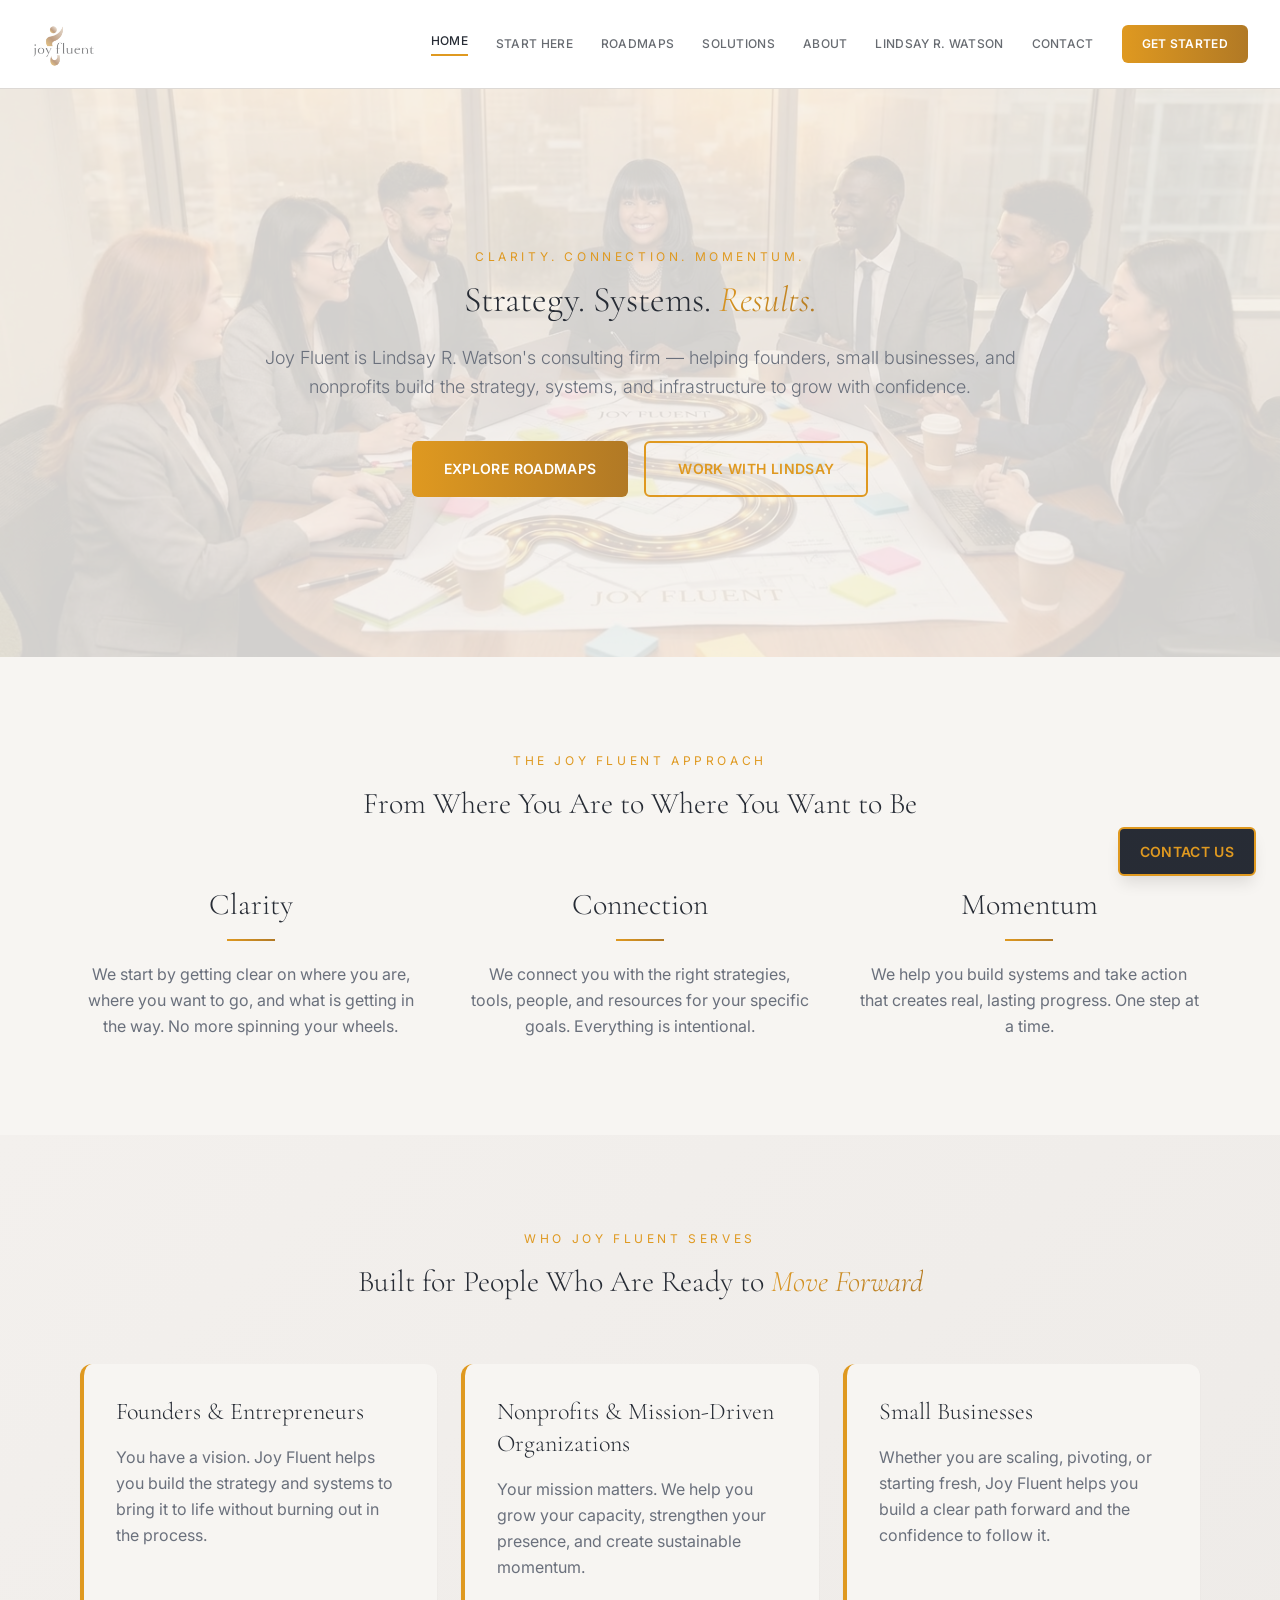
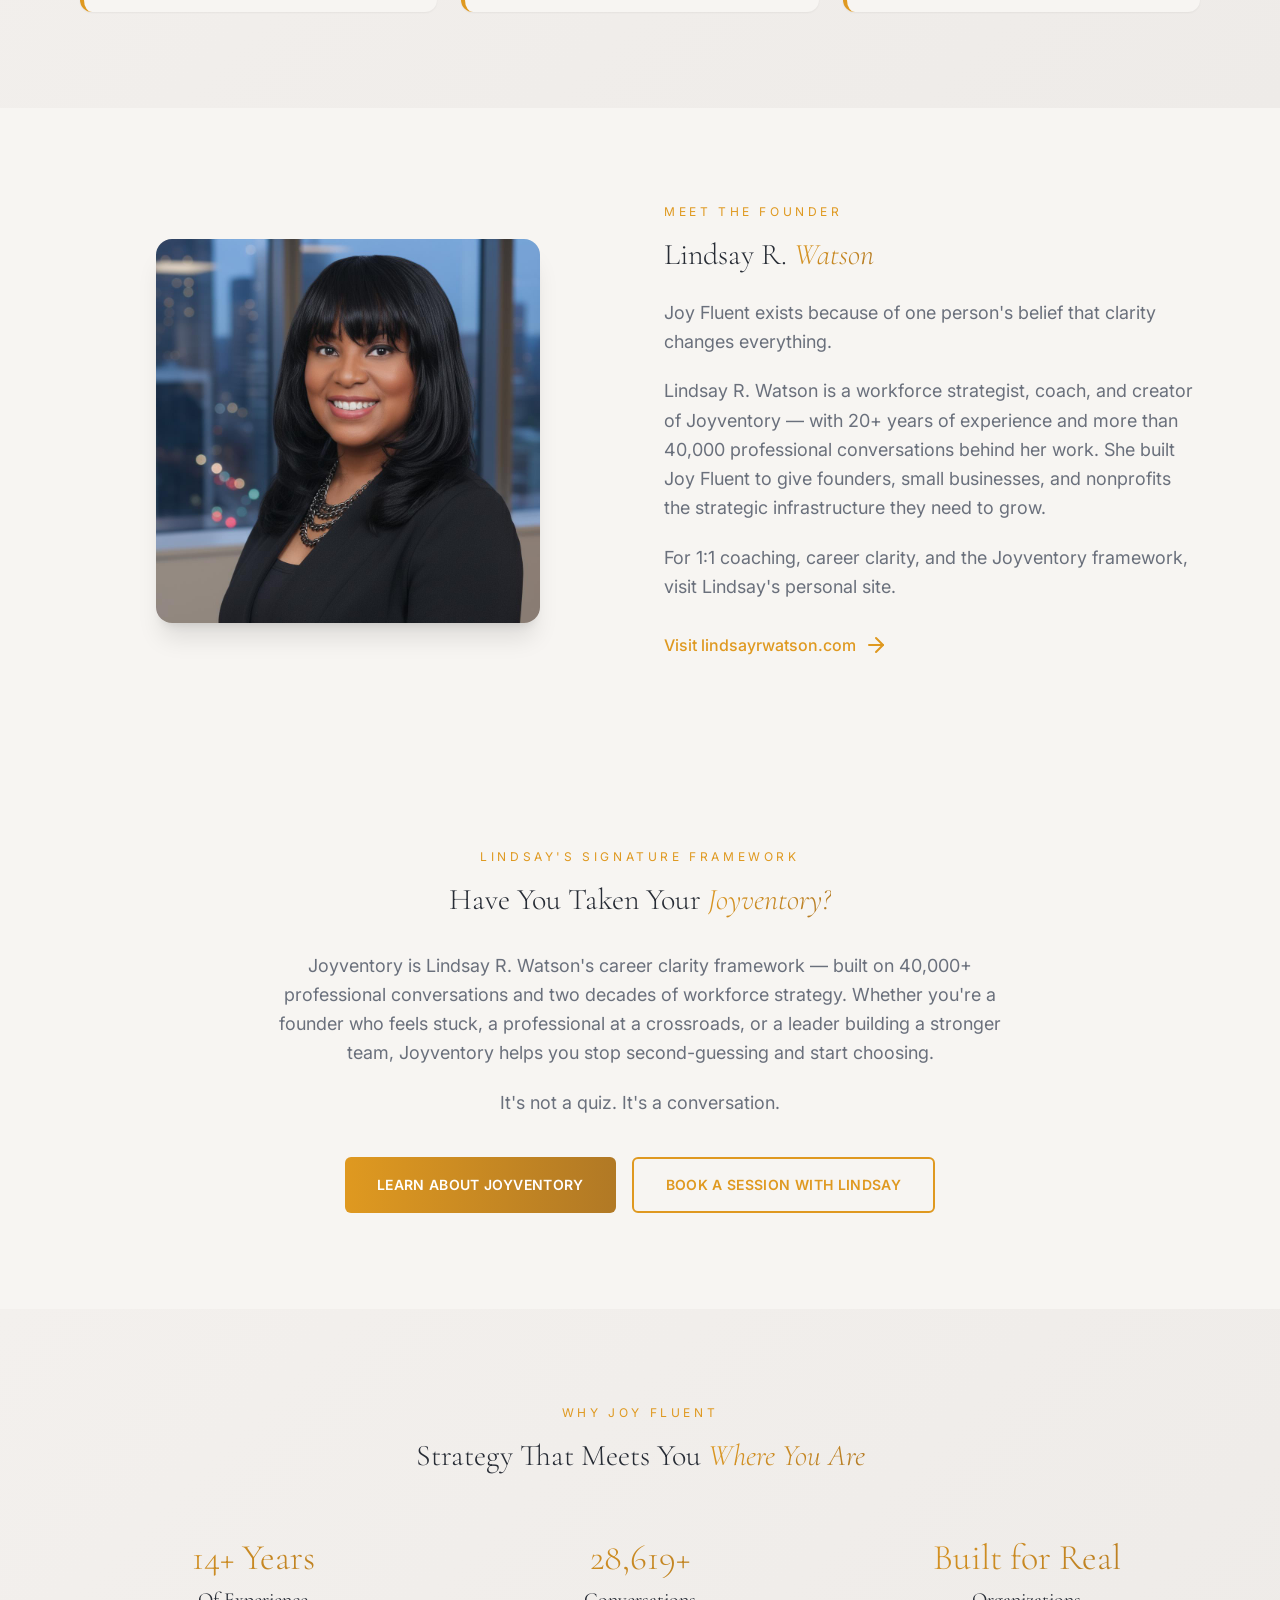
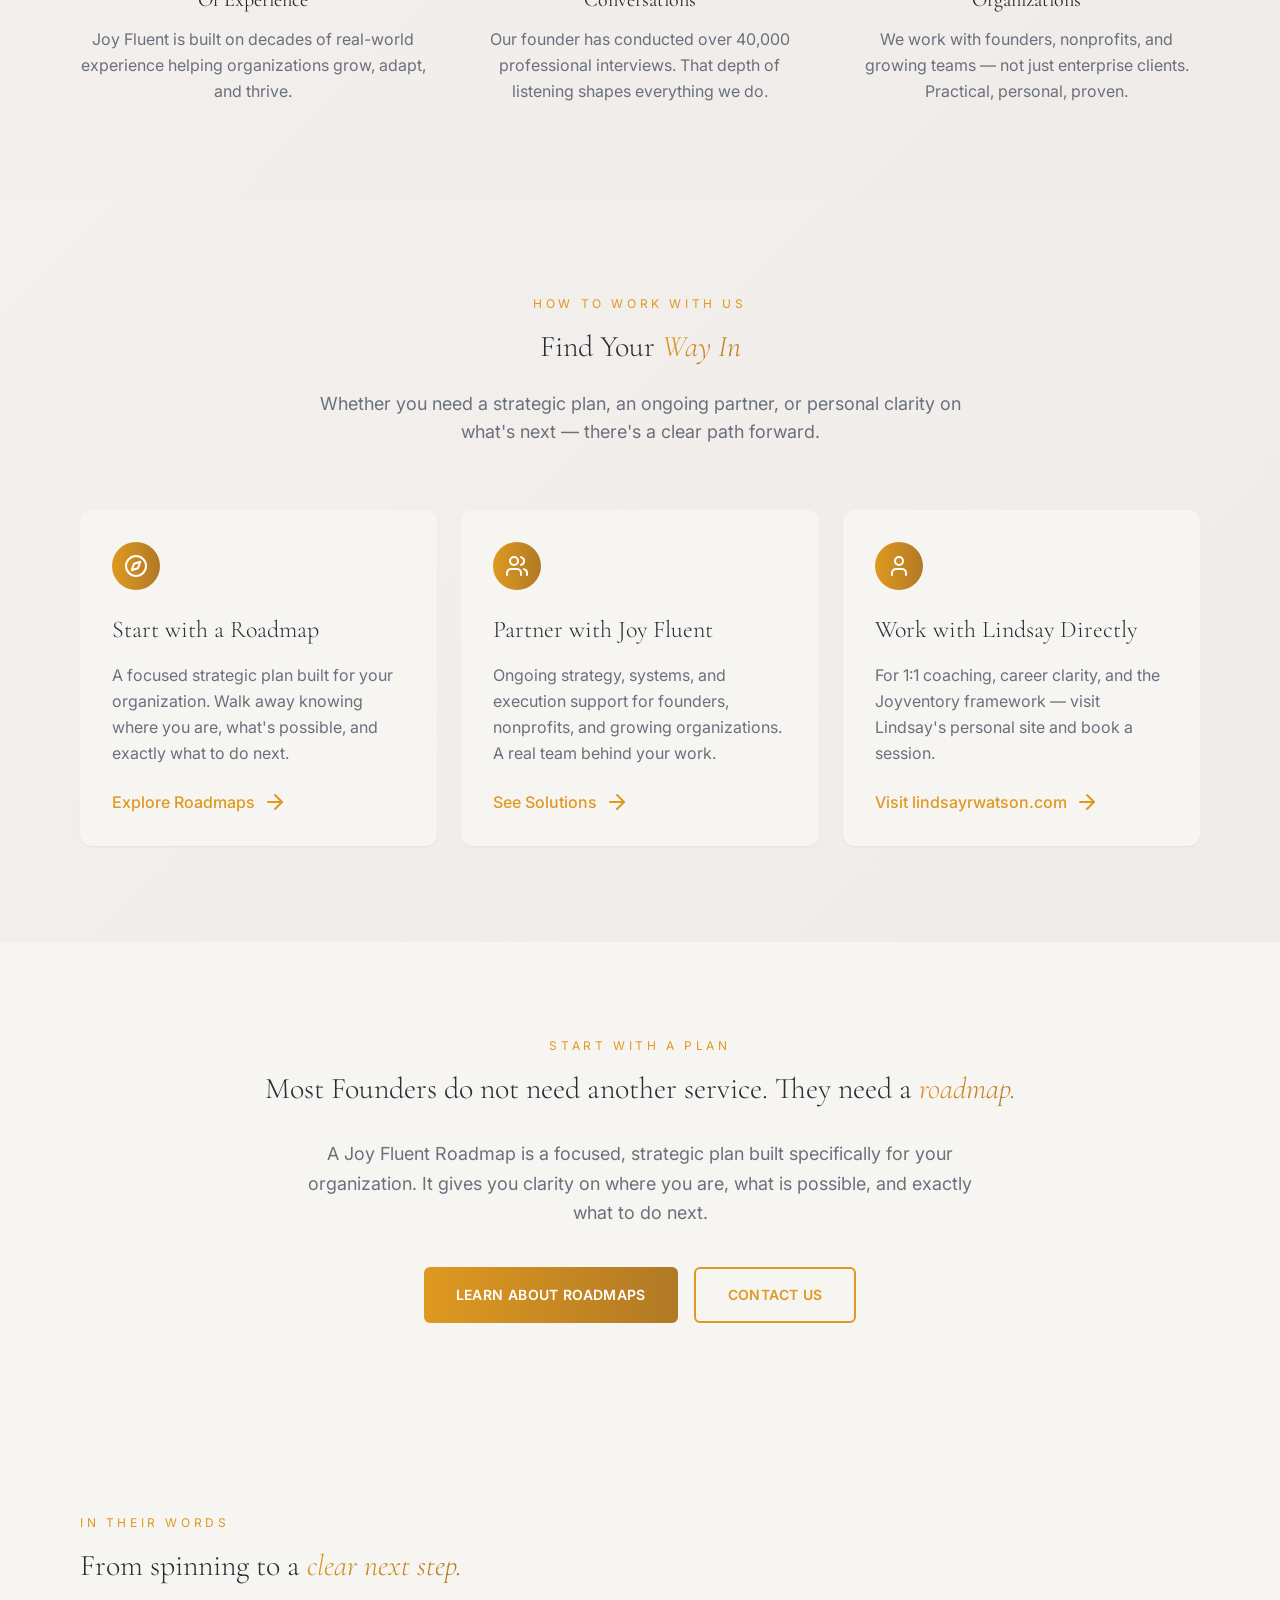
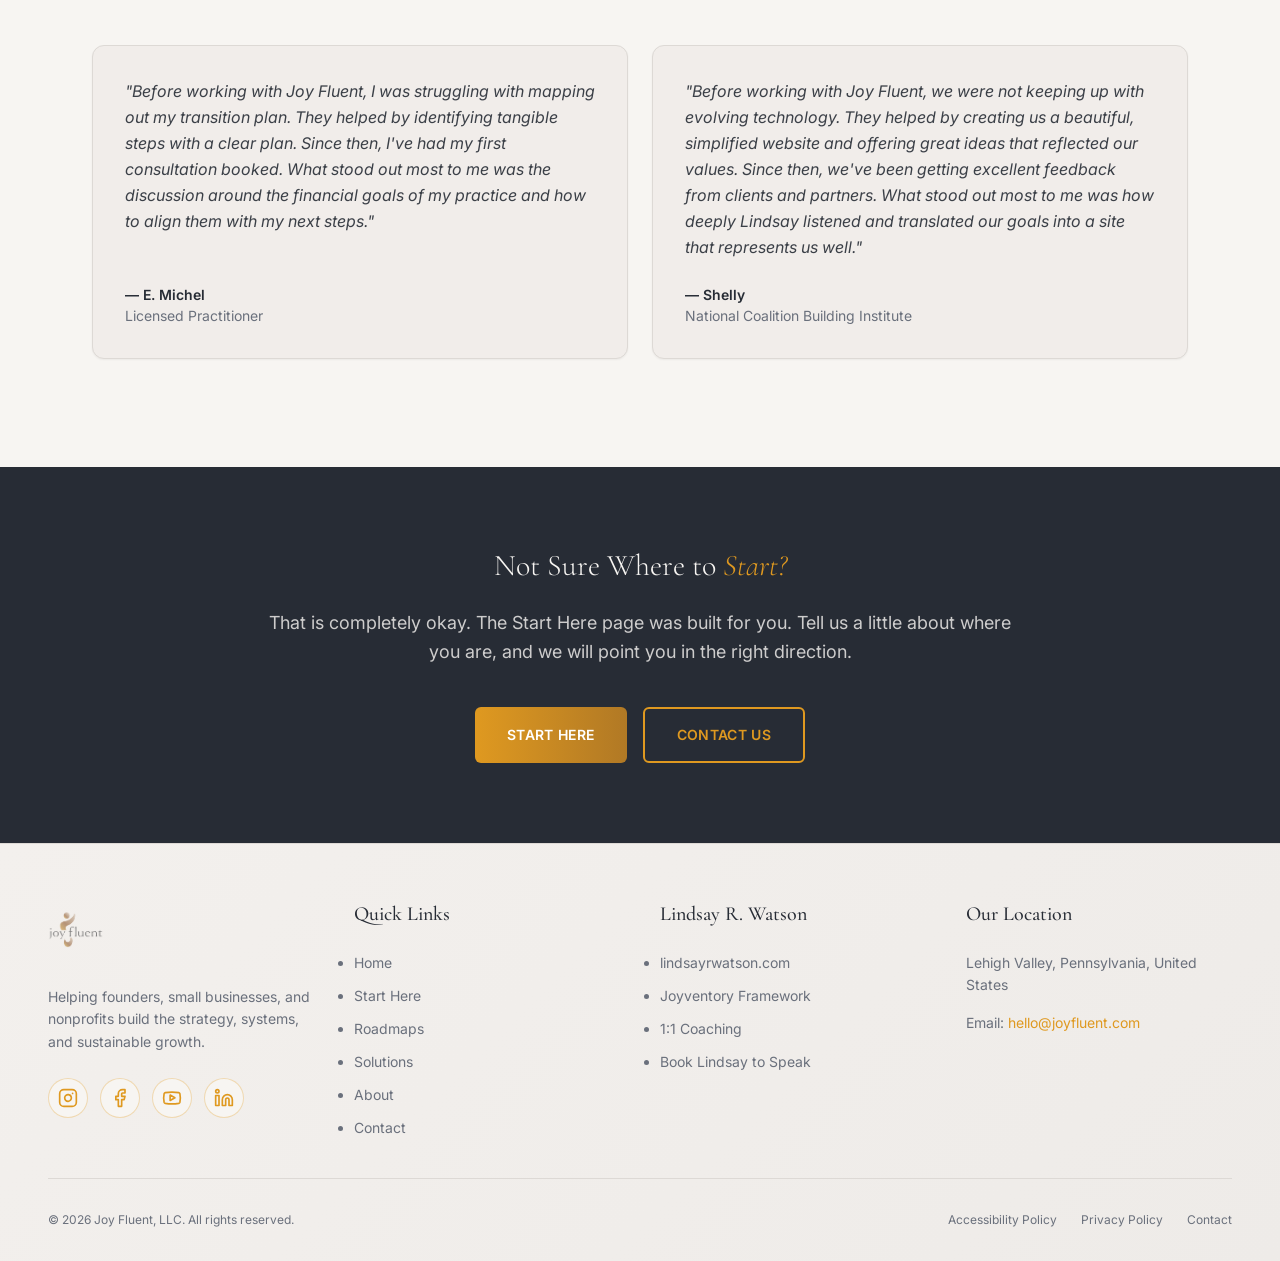
==== commit 7b6ced73: "Fix layout stacking, implement stats counters and universal button sweeps" ====
--- a/index.html
+++ b/index.html
@@ -82,8 +82,8 @@
           </p>
           <div class="flex justify-center">
             <div class="flex flex-col sm:flex-row gap-4 justify-center">
-              <a href="roadmaps.html" class="inline-flex items-center justify-center gold-gradient-bg text-primary-foreground px-8 py-4 rounded-md font-body font-semibold text-sm tracking-wide uppercase hover:opacity-90 transition-all hover:-translate-y-0.5">Explore Roadmaps</a>
-              <a href="https://www.lindsayrwatson.com" target="_blank" rel="noopener noreferrer" class="inline-flex items-center justify-center border-2 border-primary text-primary px-8 py-4 rounded-md font-body font-semibold text-sm tracking-wide uppercase hover:bg-primary hover:text-primary-foreground transition-all hover:-translate-y-0.5">Work With Lindsay</a>
+              <a href="roadmaps.html" class="inline-flex items-center justify-center gold-gradient-bg px-8 py-4 rounded-md font-body font-semibold text-sm tracking-wide uppercase hover:-translate-y-0.5 transition-all">Explore Roadmaps</a>
+              <a href="https://www.lindsayrwatson.com" target="_blank" rel="noopener noreferrer" class="inline-flex items-center justify-center border-2 border-primary px-8 py-4 rounded-md font-body font-semibold text-sm tracking-wide uppercase hover:-translate-y-0.5 transition-all">Work With Lindsay</a>
             </div>
           </div>
         </div>
@@ -175,8 +175,8 @@
         <p>It's not a quiz. It's a conversation.</p>
       </div>
       <div class="flex flex-col sm:flex-row gap-4 justify-center">
-        <a href="https://www.lindsayrwatson.com" target="_blank" rel="noopener noreferrer" class="inline-flex items-center justify-center gold-gradient-bg text-primary-foreground px-8 py-4 rounded-md font-body font-semibold text-sm tracking-wide uppercase hover:opacity-90 transition-all hover:-translate-y-0.5">Learn About Joyventory</a>
-        <a href="https://www.honeybook.com/widget/joy_fluent_llc_262509/cf_id/5fde792f3f13d2619dc9c4b0" target="_blank" rel="noopener noreferrer" class="inline-flex items-center justify-center border-2 border-primary text-primary px-8 py-4 rounded-md font-body font-semibold text-sm tracking-wide uppercase hover:bg-primary hover:text-primary-foreground transition-all hover:-translate-y-0.5">Book a Session with Lindsay</a>
+        <a href="https://www.lindsayrwatson.com" target="_blank" rel="noopener noreferrer" class="inline-flex items-center justify-center gold-gradient-bg px-8 py-4 rounded-md font-body font-semibold text-sm tracking-wide uppercase hover:-translate-y-0.5 transition-all">Learn About Joyventory</a>
+        <a href="https://www.honeybook.com/widget/joy_fluent_llc_262509/cf_id/5fde792f3f13d2619dc9c4b0" target="_blank" rel="noopener noreferrer" class="inline-flex items-center justify-center border-2 border-primary px-8 py-4 rounded-md font-body font-semibold text-sm tracking-wide uppercase hover:-translate-y-0.5 transition-all">Book a Session with Lindsay</a>
       </div>
     </div>
   </section>
@@ -190,12 +190,12 @@
       </div>
       <div class="grid md:grid-cols-3 gap-10">
         <div class="text-center fade-in-on-scroll">
-          <p class="font-display text-4xl md:text-5xl gold-gradient-text font-light mb-2">20+ Years</p>
+          <p class="font-display text-4xl md:text-5xl gold-gradient-text font-light mb-2"><span class="counter" data-target="20">0</span>+ Years</p>
           <p class="font-display text-xl text-foreground mb-3">Of Experience</p>
           <p class="font-body text-muted-foreground leading-relaxed">Joy Fluent is built on decades of real-world experience helping organizations grow, adapt, and thrive.</p>
         </div>
         <div class="text-center fade-in-on-scroll">
-          <p class="font-display text-4xl md:text-5xl gold-gradient-text font-light mb-2">40,000+</p>
+          <p class="font-display text-4xl md:text-5xl gold-gradient-text font-light mb-2"><span class="counter" data-target="40000">0</span>+</p>
           <p class="font-display text-xl text-foreground mb-3">Conversations</p>
           <p class="font-body text-muted-foreground leading-relaxed">Our founder has conducted over 40,000 professional interviews. That depth of listening shapes everything we do.</p>
         </div>
@@ -261,8 +261,8 @@
       <h2 class="text-3xl md:text-5xl font-display font-light leading-tight mb-8">Most Founders do not need another service. They need a <span class="italic gold-gradient-text">roadmap.</span></h2>
       <p class="font-body text-lg text-muted-foreground leading-relaxed mb-10 max-w-2xl mx-auto">A Joy Fluent Roadmap is a focused, strategic plan built specifically for your organization. It gives you clarity on where you are, what is possible, and exactly what to do next.</p>
       <div class="flex flex-col sm:flex-row gap-4 justify-center">
-        <a href="roadmaps.html" class="inline-flex items-center justify-center gold-gradient-bg text-primary-foreground px-8 py-4 rounded-md font-body font-semibold text-sm tracking-wide uppercase hover:opacity-90 transition-all hover:-translate-y-0.5">Learn About Roadmaps</a>
-        <a href="contact.html" class="inline-flex items-center justify-center border-2 border-primary text-primary px-8 py-4 rounded-md font-body font-semibold text-sm tracking-wide uppercase hover:bg-primary hover:text-primary-foreground transition-all hover:-translate-y-0.5">Contact Us</a>
+        <a href="roadmaps.html" class="inline-flex items-center justify-center gold-gradient-bg px-8 py-4 rounded-md font-body font-semibold text-sm tracking-wide uppercase hover:-translate-y-0.5 transition-all">Learn About Roadmaps</a>
+        <a href="contact.html" class="inline-flex items-center justify-center border-2 border-primary px-8 py-4 rounded-md font-body font-semibold text-sm tracking-wide uppercase hover:-translate-y-0.5 transition-all">Contact Us</a>
       </div>
     </div>
   </section>
@@ -377,8 +377,8 @@
       <h2 class="text-3xl md:text-5xl font-display font-light leading-tight mb-6">Not Sure Where to <span class="italic text-primary">Start?</span></h2>
       <p class="font-body text-lg text-background/80 leading-relaxed mb-10">That is completely okay. The Start Here page was built for you. Tell us a little about where you are, and we will point you in the right direction.</p>
       <div class="flex flex-col sm:flex-row gap-4 justify-center">
-        <a href="start.html" class="inline-flex items-center justify-center gold-gradient-bg text-primary-foreground px-8 py-4 rounded-md font-body font-semibold text-sm tracking-wide uppercase hover:opacity-90 transition-all hover:-translate-y-0.5">Start Here</a>
-        <a href="https://www.honeybook.com/widget/joy_fluent_llc_262509/cf_id/5fde792f3f13d2619dc9c4b0" target="_blank" rel="noopener noreferrer" class="inline-flex items-center justify-center border-2 border-primary text-primary px-8 py-4 rounded-md font-body font-semibold text-sm tracking-wide uppercase hover:bg-primary hover:text-primary-foreground transition-all hover:-translate-y-0.5">Contact Us</a>
+        <a href="start.html" class="inline-flex items-center justify-center gold-gradient-bg px-8 py-4 rounded-md font-body font-semibold text-sm tracking-wide uppercase hover:-translate-y-0.5 transition-all">Start Here</a>
+        <a href="https://www.honeybook.com/widget/joy_fluent_llc_262509/cf_id/5fde792f3f13d2619dc9c4b0" target="_blank" rel="noopener noreferrer" class="inline-flex items-center justify-center border-2 border-primary px-8 py-4 rounded-md font-body font-semibold text-sm tracking-wide uppercase hover:-translate-y-0.5 transition-all">Contact Us</a>
       </div>
     </div>
   </section>
--- a/style.css
+++ b/style.css
@@ -117,10 +117,14 @@
 
 .grid-cols-1 { grid-template-columns: repeat(1, minmax(0, 1fr)); }
 
+@media (min-width: 640px) {
+  .sm\:flex-row { flex-direction: row; }
+}
+
 @media (min-width: 768px) {
-  .md:flex-row { flex-direction: row; }
-  .md:grid-cols-2 { grid-template-columns: repeat(2, minmax(0, 1fr)); }
-  .md:grid-cols-3 { grid-template-columns: repeat(3, minmax(0, 1fr)); }
+  .md\:flex-row { flex-direction: row; }
+  .md\:grid-cols-2 { grid-template-columns: repeat(2, minmax(0, 1fr)); }
+  .md\:grid-cols-3 { grid-template-columns: repeat(3, minmax(0, 1fr)); }
 }
 
 /* Padding & Margin Utilities */
@@ -261,9 +265,9 @@
 .opacity-90 { opacity: 0.9; }
 
 @media (min-width: 768px) {
-  .md:h-16 { height: 4rem; }
-  .md:h-22 { height: 5.5rem; }
-  .md:h-18 { height: 4.5rem; }
+  .md\:h-16 { height: 4rem; }
+  .md\:h-22 { height: 5.5rem; }
+  .md\:h-18 { height: 4.5rem; }
 }
 
 /* Gradients */
@@ -275,7 +279,11 @@
 }
 
 .gold-gradient-bg {
-  background: linear-gradient(135deg, #df9920, #b17925);
+  background: linear-gradient(to right, #df9920 0%, #b17925 50%, #df9920 100%);
+  background-size: 200% 100%;
+  background-position: left center;
+  color: hsl(var(--primary-foreground)) !important;
+  transition: background-position 0.6s cubic-bezier(0.4, 0, 0.2, 1), transform 0.3s cubic-bezier(0.4, 0, 0.2, 1);
 }
 
 .gold-gradient-bg-subtle {
@@ -369,7 +377,7 @@
 }
 
 @media (min-width: 768px) {
-  .md:bg-background\/85 {
+  .md\:bg-background\/85 {
     background-color: hsl(var(--background) / 0.85);
   }
 }
@@ -449,16 +457,18 @@
 }
 
 .navbar-menu-desktop a.get-started-btn {
-  background: linear-gradient(135deg, #df9920, #b17925);
-  color: hsl(var(--primary-foreground));
+  background: linear-gradient(to right, #df9920 0%, #b17925 50%, #df9920 100%);
+  background-size: 200% 100%;
+  background-position: left center;
+  color: hsl(var(--primary-foreground)) !important;
   padding: 0.625rem 1.25rem;
   border-radius: calc(var(--radius) - 2px);
   font-weight: 600;
-  transition: opacity 0.15s linear;
+  transition: background-position 0.6s cubic-bezier(0.4, 0, 0.2, 1), transform 0.3s cubic-bezier(0.4, 0, 0.2, 1), color 0.5s ease;
 }
 
 .navbar-menu-desktop a.get-started-btn:hover {
-  opacity: 0.9;
+  background-position: right center;
   border-bottom: none;
 }
 
@@ -551,18 +561,21 @@
 }
 
 .mobile-menu-links a.get-started-btn {
-  background: linear-gradient(135deg, #df9920, #b17925);
-  color: hsl(var(--primary-foreground));
+  background: linear-gradient(to right, #df9920 0%, #b17925 50%, #df9920 100%);
+  background-size: 200% 100%;
+  background-position: left center;
+  color: hsl(var(--primary-foreground)) !important;
   text-align: center;
   padding: 0.75rem;
   border-radius: calc(var(--radius) - 2px);
   font-weight: 600;
   border: none;
+  transition: background-position 0.6s cubic-bezier(0.4, 0, 0.2, 1);
 }
 
 .mobile-menu-links a.get-started-btn:hover {
-  opacity: 0.9;
-  color: hsl(var(--primary-foreground));
+  background-position: right center;
+  color: hsl(var(--primary-foreground)) !important;
 }
 
 /* ==========================================
@@ -858,3 +871,20 @@
 .faq-item.active .faq-icon {
   transform: rotate(180deg);
 }
+
+/* ==========================================
+   UNIVERSAL OUTLINE BUTTON SWEEP TRANSITION
+   ========================================== */
+a.border-2.border-primary {
+  background: linear-gradient(to right, transparent 50%, #df9920 50%) !important;
+  background-size: 200% 100% !important;
+  background-position: left bottom !important;
+  color: #df9920 !important;
+  border: 2px solid #df9920 !important;
+  transition: background-position 0.6s cubic-bezier(0.4, 0, 0.2, 1), color 0.5s ease, transform 0.3s cubic-bezier(0.4, 0, 0.2, 1) !important;
+}
+
+a.border-2.border-primary:hover {
+  background-position: right bottom !important;
+  color: hsl(var(--foreground)) !important; /* turns text charcoal */
+}
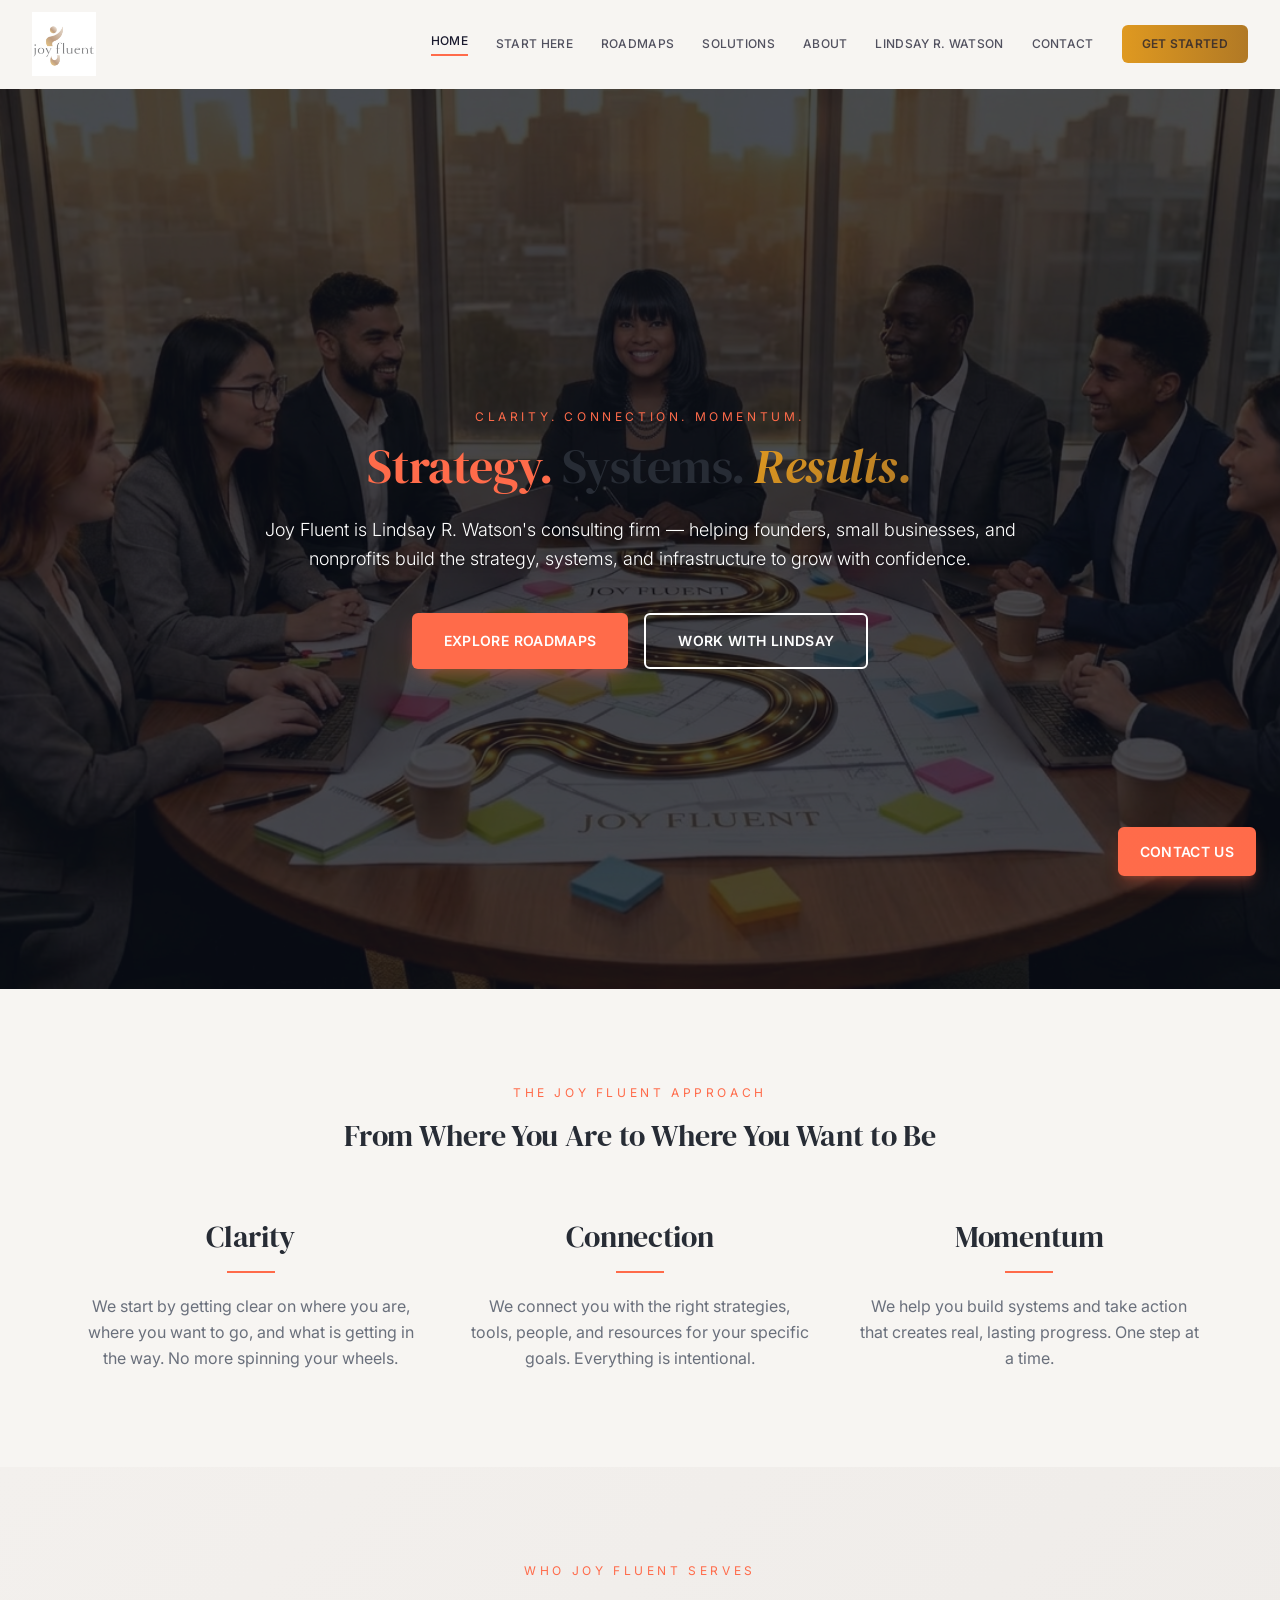
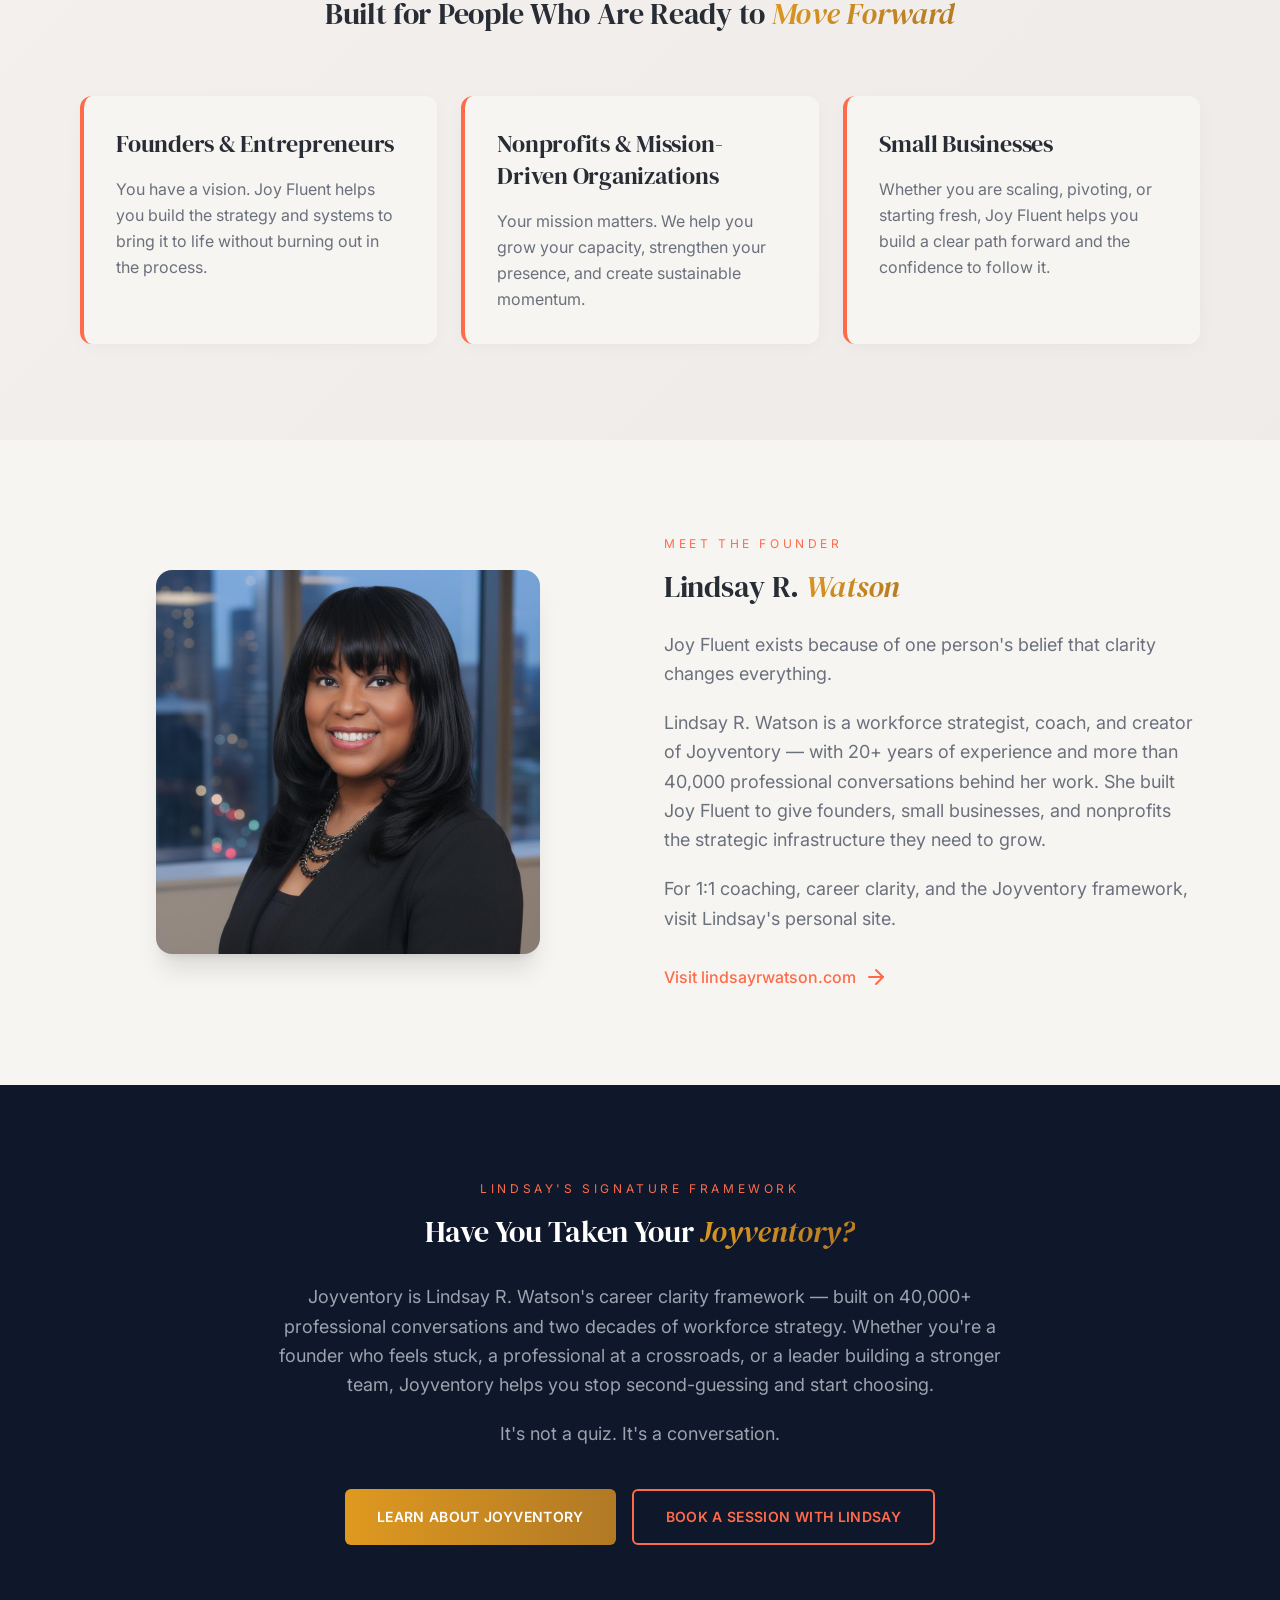
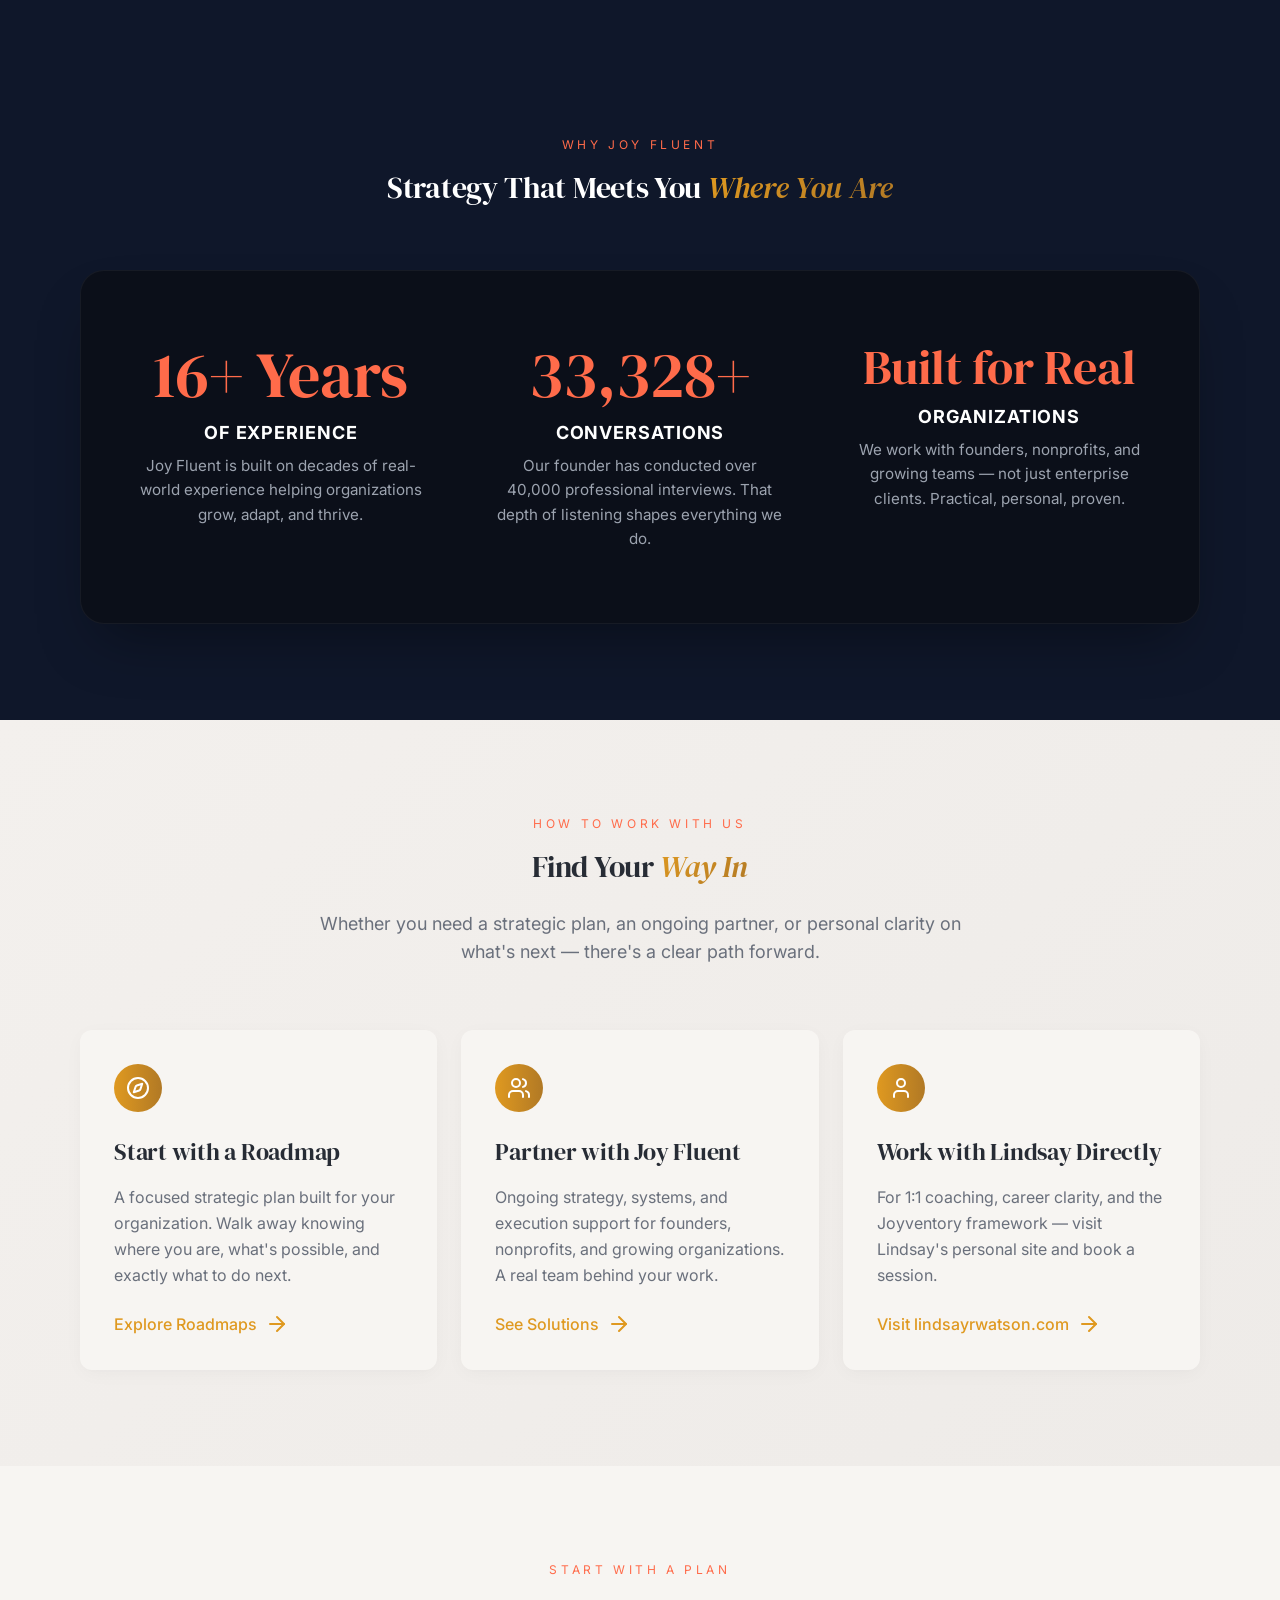
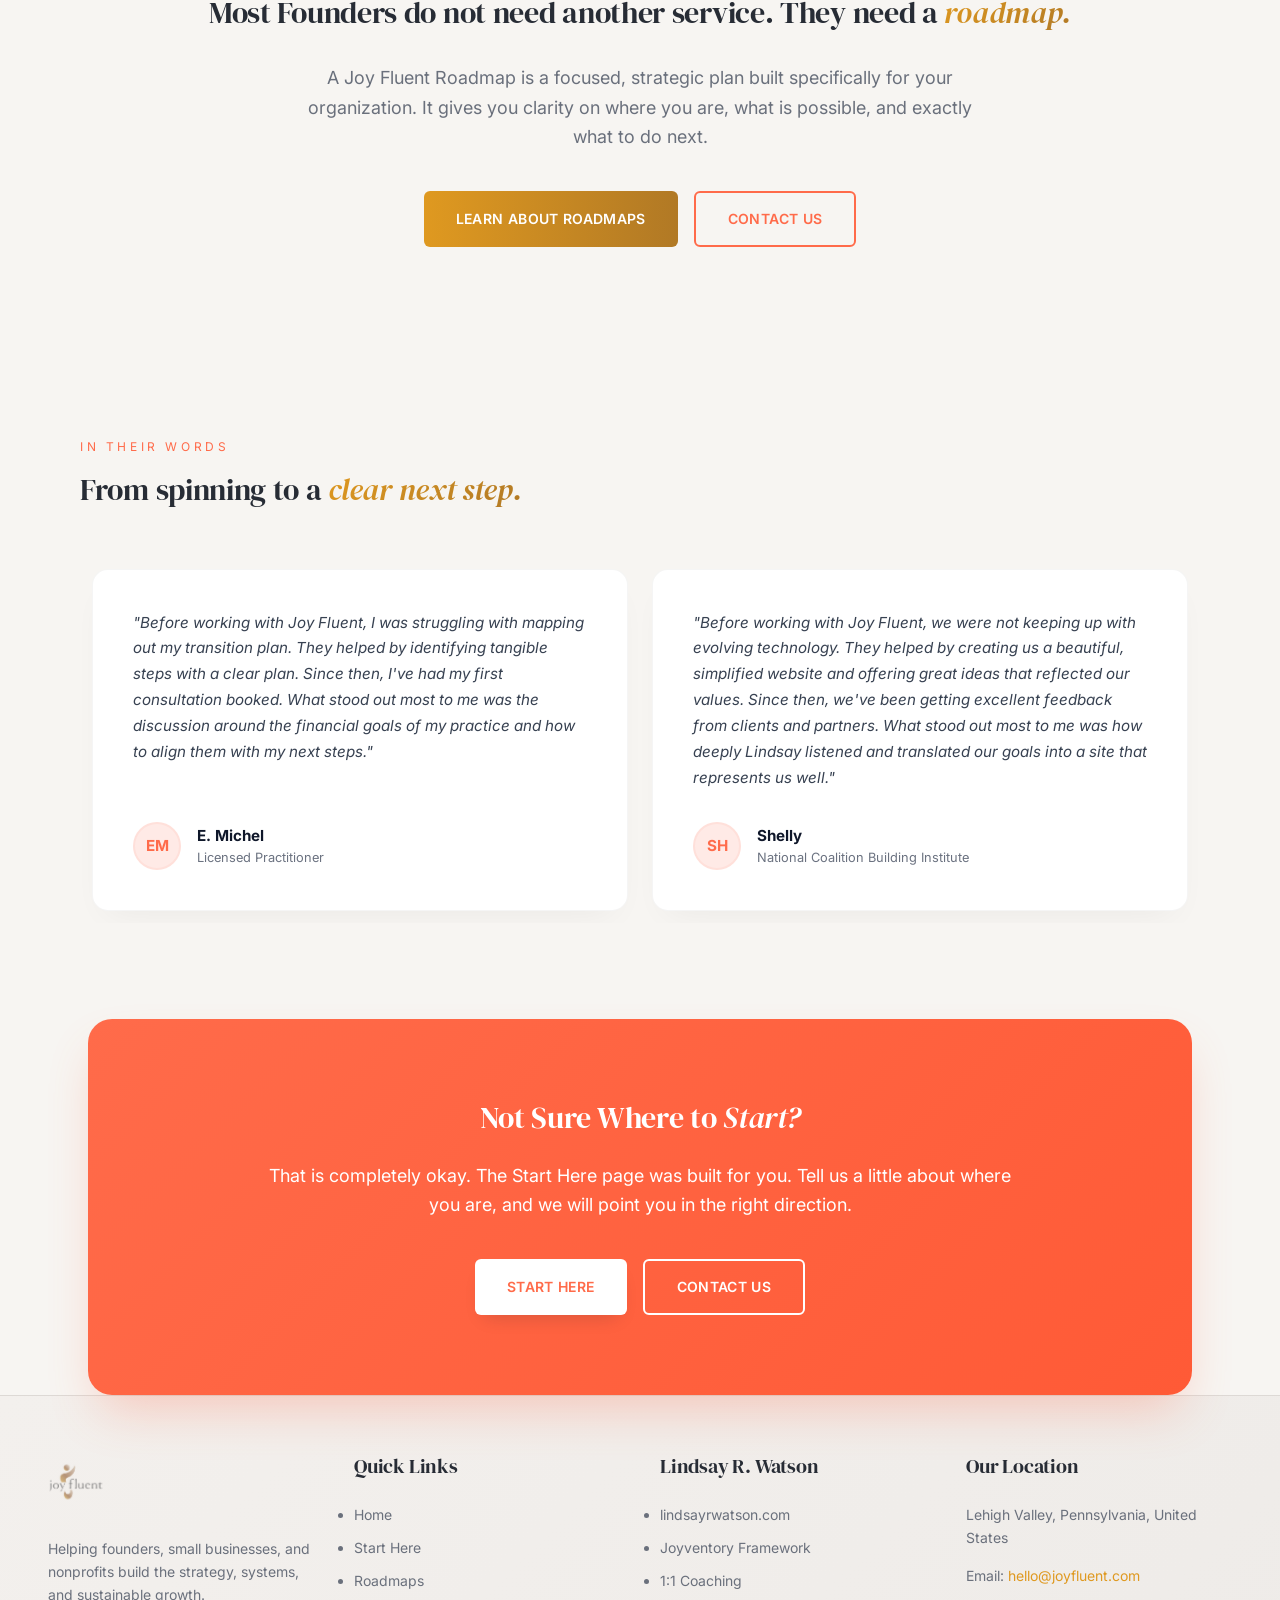
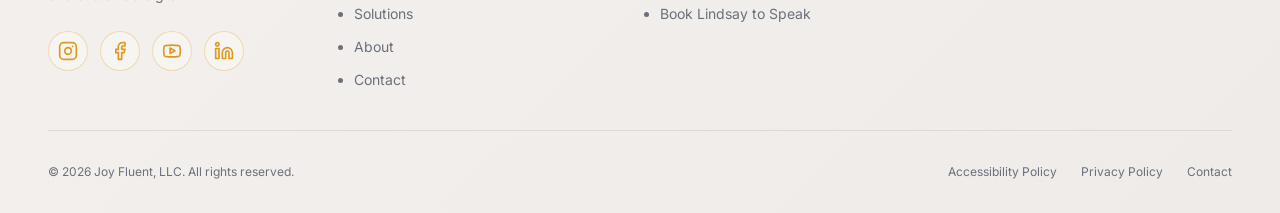
==== commit 9588dce9: "Redesign JoyFluent homepage with premium styling and follow-up UI refinements" ====
--- a/index.html
+++ b/index.html
@@ -22,7 +22,7 @@
 <body>
 
   <!-- Navigation Header -->
-  <nav class="navbar">
+  <nav class="navbar navbar-transparent" data-transparent>
     <div class="navbar-container">
       <a href="index.html" class="navbar-logo" aria-label="Joy Fluent home">
         <img alt="Joy Fluent" class="h-14 md:h-16 w-auto" src="assets/joy-fluent-logo.png">
@@ -65,25 +65,25 @@
   </div>
 
   <!-- Hero Section -->
-  <section class="relative w-full overflow-hidden min-h-[55vh] md:min-h-[60vh] flex items-center py-16 md:py-20">
+  <section class="relative w-full overflow-hidden hero-premium flex items-center py-16 md:py-20">
     <div class="absolute inset-0 w-full h-full">
       <img src="assets/home-hero-meeting.jpg" alt="Diverse team in a successful business strategy meeting around a roadmap" class="w-full h-full object-cover" width="1920" height="1080">
-      <div class="absolute inset-0 bg-background/90 md:bg-background/85"></div>
+      <div class="absolute inset-0 hero-overlay-premium"></div>
     </div>
     <div class="relative w-full section-padding">
       <div class="max-w-6xl mx-auto">
-        <div class="max-w-3xl mx-auto text-center fade-in-on-scroll">
-          <p class="font-body text-xs tracking-[0.3em] uppercase text-primary mb-4">Clarity. Connection. Momentum.</p>
-          <h1 class="text-4xl md:text-6xl lg:text-7xl font-display font-light leading-[1.05] mb-6 text-foreground">
-            Strategy. Systems. <span class="italic gold-gradient-text">Results.</span>
+        <div class="max-w-3xl mx-auto text-center">
+          <p class="font-body text-xs tracking-[0.3em] uppercase text-accent mb-4 hero-fade-in-up">Clarity. Connection. Momentum.</p>
+          <h1 class="text-5xl md:text-7xl lg:text-8xl font-display font-normal leading-[1.05] mb-6 text-white hero-fade-in-up-delayed">
+            <span class="text-accent">Strategy.</span> Systems. <span class="italic gold-gradient-text">Results.</span>
           </h1>
-          <p class="text-lg md:text-xl text-muted-foreground font-body font-light leading-relaxed mb-10">
+          <p class="text-lg md:text-xl text-white/80 hero-subheadline-premium font-body font-light leading-relaxed mb-10 hero-fade-in-up-delayed">
             Joy Fluent is Lindsay R. Watson's consulting firm — helping founders, small businesses, and nonprofits build the strategy, systems, and infrastructure to grow with confidence.
           </p>
-          <div class="flex justify-center">
+          <div class="flex justify-center hero-fade-in-up-delayed-more">
             <div class="flex flex-col sm:flex-row gap-4 justify-center">
-              <a href="roadmaps.html" class="inline-flex items-center justify-center gold-gradient-bg px-8 py-4 rounded-md font-body font-semibold text-sm tracking-wide uppercase hover:-translate-y-0.5 transition-all">Explore Roadmaps</a>
-              <a href="https://www.lindsayrwatson.com" target="_blank" rel="noopener noreferrer" class="inline-flex items-center justify-center border-2 border-primary px-8 py-4 rounded-md font-body font-semibold text-sm tracking-wide uppercase hover:-translate-y-0.5 transition-all">Work With Lindsay</a>
+              <a href="roadmaps.html" class="inline-flex items-center justify-center btn-premium-accent btn-swipe-effect btn-swipe-coral px-8 py-4 rounded-md font-body font-semibold text-sm tracking-wide uppercase"><span>Explore Roadmaps</span></a>
+              <a href="https://www.lindsayrwatson.com" target="_blank" rel="noopener noreferrer" class="inline-flex items-center justify-center btn-premium-outline-white btn-swipe-effect btn-swipe-outline-white px-8 py-4 rounded-md font-body font-semibold text-sm tracking-wide uppercase"><span>Work With Lindsay</span></a>
             </div>
           </div>
         </div>
@@ -95,23 +95,23 @@
   <section class="section-padding bg-background">
     <div class="max-w-6xl mx-auto">
       <div class="text-center mb-16 fade-in-on-scroll">
-        <p class="font-body text-xs tracking-[0.3em] uppercase text-primary mb-4 text-center">The Joy Fluent Approach</p>
+        <p class="font-body text-xs tracking-[0.3em] uppercase text-accent mb-4 text-center">The Joy Fluent Approach</p>
         <h2 class="text-3xl md:text-5xl font-display font-light leading-tight max-w-3xl mx-auto">From Where You Are to Where You Want to Be</h2>
       </div>
       <div class="grid md:grid-cols-3 gap-12">
         <div class="text-center fade-in-on-scroll">
           <h3 class="font-display text-3xl md:text-4xl font-light text-foreground mb-4">Clarity</h3>
-          <div class="w-12 h-0.5 gold-gradient-bg mx-auto mb-5"></div>
+          <div class="w-12 h-0.5 bg-accent mx-auto mb-5"></div>
           <p class="font-body text-muted-foreground leading-relaxed">We start by getting clear on where you are, where you want to go, and what is getting in the way. No more spinning your wheels.</p>
         </div>
         <div class="text-center fade-in-on-scroll">
           <h3 class="font-display text-3xl md:text-4xl font-light text-foreground mb-4">Connection</h3>
-          <div class="w-12 h-0.5 gold-gradient-bg mx-auto mb-5"></div>
+          <div class="w-12 h-0.5 bg-accent mx-auto mb-5"></div>
           <p class="font-body text-muted-foreground leading-relaxed">We connect you with the right strategies, tools, people, and resources for your specific goals. Everything is intentional.</p>
         </div>
         <div class="text-center fade-in-on-scroll">
           <h3 class="font-display text-3xl md:text-4xl font-light text-foreground mb-4">Momentum</h3>
-          <div class="w-12 h-0.5 gold-gradient-bg mx-auto mb-5"></div>
+          <div class="w-12 h-0.5 bg-accent mx-auto mb-5"></div>
           <p class="font-body text-muted-foreground leading-relaxed">We help you build systems and take action that creates real, lasting progress. One step at a time.</p>
         </div>
       </div>
@@ -122,19 +122,19 @@
   <section class="section-padding gold-gradient-bg-subtle">
     <div class="max-w-6xl mx-auto">
       <div class="text-center mb-16 fade-in-on-scroll">
-        <p class="font-body text-xs tracking-[0.3em] uppercase text-primary mb-4 text-center">Who Joy Fluent Serves</p>
+        <p class="font-body text-xs tracking-[0.3em] uppercase text-accent mb-4 text-center">Who Joy Fluent Serves</p>
         <h2 class="text-3xl md:text-5xl font-display font-light leading-tight">Built for People Who Are Ready to <span class="italic gold-gradient-text">Move Forward</span></h2>
       </div>
       <div class="grid md:grid-cols-3 gap-6">
-        <div class="bg-background rounded-xl p-8 border-l-4 border-primary shadow-sm hover:shadow-lg hover:-translate-y-1 transition-all duration-300 fade-in-on-scroll">
+        <div class="bg-background rounded-xl p-8 border-l-4 border-accent card-premium-hover fade-in-on-scroll">
           <h3 class="font-display text-2xl mb-4 text-foreground">Founders & Entrepreneurs</h3>
           <p class="font-body text-muted-foreground leading-relaxed">You have a vision. Joy Fluent helps you build the strategy and systems to bring it to life without burning out in the process.</p>
         </div>
-        <div class="bg-background rounded-xl p-8 border-l-4 border-primary shadow-sm hover:shadow-lg hover:-translate-y-1 transition-all duration-300 fade-in-on-scroll">
+        <div class="bg-background rounded-xl p-8 border-l-4 border-accent card-premium-hover fade-in-on-scroll">
           <h3 class="font-display text-2xl mb-4 text-foreground">Nonprofits & Mission-Driven Organizations</h3>
           <p class="font-body text-muted-foreground leading-relaxed">Your mission matters. We help you grow your capacity, strengthen your presence, and create sustainable momentum.</p>
         </div>
-        <div class="bg-background rounded-xl p-8 border-l-4 border-primary shadow-sm hover:shadow-lg hover:-translate-y-1 transition-all duration-300 fade-in-on-scroll">
+        <div class="bg-background rounded-xl p-8 border-l-4 border-accent card-premium-hover fade-in-on-scroll">
           <h3 class="font-display text-2xl mb-4 text-foreground">Small Businesses</h3>
           <p class="font-body text-muted-foreground leading-relaxed">Whether you are scaling, pivoting, or starting fresh, Joy Fluent helps you build a clear path forward and the confidence to follow it.</p>
         </div>
@@ -152,12 +152,12 @@
         </div>
       </div>
       <div class="fade-in-on-scroll">
-        <p class="font-body text-xs tracking-[0.3em] uppercase text-primary mb-4">Meet the Founder</p>
+        <p class="font-body text-xs tracking-[0.3em] uppercase text-accent mb-4">Meet the Founder</p>
         <h2 class="text-3xl md:text-5xl font-display font-light leading-tight mb-6">Lindsay R. <span class="italic gold-gradient-text">Watson</span></h2>
         <p class="font-body text-lg text-muted-foreground leading-relaxed mb-5">Joy Fluent exists because of one person's belief that clarity changes everything.</p>
         <p class="font-body text-lg text-muted-foreground leading-relaxed mb-5">Lindsay R. Watson is a workforce strategist, coach, and creator of Joyventory — with 20+ years of experience and more than 40,000 professional conversations behind her work. She built Joy Fluent to give founders, small businesses, and nonprofits the strategic infrastructure they need to grow.</p>
         <p class="font-body text-lg text-muted-foreground leading-relaxed mb-8">For 1:1 coaching, career clarity, and the Joyventory framework, visit Lindsay's personal site.</p>
-        <a href="https://www.lindsayrwatson.com" target="_blank" rel="noopener noreferrer" class="inline-flex items-center gap-2 font-body font-medium text-primary hover:gap-3 transition-all">
+        <a href="https://www.lindsayrwatson.com" target="_blank" rel="noopener noreferrer" class="inline-flex items-center gap-2 font-body font-medium text-accent hover:gap-3 transition-all">
           Visit lindsayrwatson.com
           <svg xmlns="http://www.w3.org/2000/svg" width="24" height="24" viewBox="0 0 24 24" fill="none" stroke="currentColor" stroke-width="2" stroke-linecap="round" stroke-linejoin="round" class="lucide lucide-arrow-right w-4 h-4"><path d="M5 12h14"></path><path d="m12 5 7 7-7 7"></path></svg>
         </a>
@@ -166,43 +166,43 @@
   </section>
 
   <!-- Joyventory Section -->
-  <section class="section-padding bg-background">
+  <section class="section-padding bg-dark-section">
     <div class="max-w-4xl mx-auto text-center fade-in-on-scroll">
-      <p class="font-body text-xs tracking-[0.3em] uppercase text-primary mb-4 text-center">Lindsay's Signature Framework</p>
+      <p class="font-body text-xs tracking-[0.3em] uppercase text-accent mb-4 text-center">Lindsay's Signature Framework</p>
       <h2 class="text-3xl md:text-5xl font-display font-light leading-tight mb-8">Have You Taken Your <span class="italic gold-gradient-text">Joyventory?</span></h2>
       <div class="space-y-5 font-body text-lg text-muted-foreground leading-relaxed mb-10 max-w-3xl mx-auto">
         <p>Joyventory is Lindsay R. Watson's career clarity framework — built on 40,000+ professional conversations and two decades of workforce strategy. Whether you're a founder who feels stuck, a professional at a crossroads, or a leader building a stronger team, Joyventory helps you stop second-guessing and start choosing.</p>
         <p>It's not a quiz. It's a conversation.</p>
       </div>
       <div class="flex flex-col sm:flex-row gap-4 justify-center">
-        <a href="https://www.lindsayrwatson.com" target="_blank" rel="noopener noreferrer" class="inline-flex items-center justify-center gold-gradient-bg px-8 py-4 rounded-md font-body font-semibold text-sm tracking-wide uppercase hover:-translate-y-0.5 transition-all">Learn About Joyventory</a>
-        <a href="https://www.honeybook.com/widget/joy_fluent_llc_262509/cf_id/5fde792f3f13d2619dc9c4b0" target="_blank" rel="noopener noreferrer" class="inline-flex items-center justify-center border-2 border-primary px-8 py-4 rounded-md font-body font-semibold text-sm tracking-wide uppercase hover:-translate-y-0.5 transition-all">Book a Session with Lindsay</a>
+        <a href="https://www.lindsayrwatson.com" target="_blank" rel="noopener noreferrer" class="inline-flex items-center justify-center gold-gradient-bg btn-swipe-effect btn-swipe-gold px-8 py-4 rounded-md font-body font-semibold text-sm tracking-wide uppercase"><span>Learn About Joyventory</span></a>
+        <a href="https://www.honeybook.com/widget/joy_fluent_llc_262509/cf_id/5fde792f3f13d2619dc9c4b0" target="_blank" rel="noopener noreferrer" class="inline-flex items-center justify-center btn-swipe-effect btn-swipe-outline-coral px-8 py-4 rounded-md font-body font-semibold text-sm tracking-wide uppercase"><span>Book a Session with Lindsay</span></a>
       </div>
     </div>
   </section>
 
   <!-- Statistics Section -->
-  <section class="section-padding gold-gradient-bg-subtle">
+  <section class="section-padding bg-dark-section">
     <div class="max-w-6xl mx-auto">
       <div class="text-center mb-16 fade-in-on-scroll">
-        <p class="font-body text-xs tracking-[0.3em] uppercase text-primary mb-4 text-center">Why Joy Fluent</p>
+        <p class="font-body text-xs tracking-[0.3em] uppercase text-accent mb-4 text-center">Why Joy Fluent</p>
         <h2 class="text-3xl md:text-5xl font-display font-light leading-tight">Strategy That Meets You <span class="italic gold-gradient-text">Where You Are</span></h2>
       </div>
-      <div class="grid md:grid-cols-3 gap-10">
-        <div class="text-center fade-in-on-scroll">
-          <p class="font-display text-4xl md:text-5xl gold-gradient-text font-light mb-2"><span class="counter" data-target="20">0</span>+ Years</p>
-          <p class="font-display text-xl text-foreground mb-3">Of Experience</p>
-          <p class="font-body text-muted-foreground leading-relaxed">Joy Fluent is built on decades of real-world experience helping organizations grow, adapt, and thrive.</p>
-        </div>
-        <div class="text-center fade-in-on-scroll">
-          <p class="font-display text-4xl md:text-5xl gold-gradient-text font-light mb-2"><span class="counter" data-target="40000">0</span>+</p>
-          <p class="font-display text-xl text-foreground mb-3">Conversations</p>
-          <p class="font-body text-muted-foreground leading-relaxed">Our founder has conducted over 40,000 professional interviews. That depth of listening shapes everything we do.</p>
-        </div>
-        <div class="text-center fade-in-on-scroll">
-          <p class="font-display text-4xl md:text-5xl gold-gradient-text font-light mb-2">Built for Real</p>
-          <p class="font-display text-xl text-foreground mb-3">Organizations</p>
-          <p class="font-body text-muted-foreground leading-relaxed">We work with founders, nonprofits, and growing teams — not just enterprise clients. Practical, personal, proven.</p>
+      <div class="grid md:grid-cols-3 gap-10 stats-bar-premium">
+        <div class="stats-card-premium fade-in-on-scroll">
+          <p class="stats-number-premium"><span class="counter" data-target="20">0</span>+ Years</p>
+          <p class="stats-label-premium">Of Experience</p>
+          <p class="stats-desc-premium">Joy Fluent is built on decades of real-world experience helping organizations grow, adapt, and thrive.</p>
+        </div>
+        <div class="stats-card-premium fade-in-on-scroll">
+          <p class="stats-number-premium"><span class="counter" data-target="40000">0</span>+</p>
+          <p class="stats-label-premium">Conversations</p>
+          <p class="stats-desc-premium">Our founder has conducted over 40,000 professional interviews. That depth of listening shapes everything we do.</p>
+        </div>
+        <div class="stats-card-premium fade-in-on-scroll">
+          <p class="stats-number-premium" style="font-size: 3rem !important;">Built for Real</p>
+          <p class="stats-label-premium">Organizations</p>
+          <p class="stats-desc-premium">We work with founders, nonprofits, and growing teams — not just enterprise clients. Practical, personal, proven.</p>
         </div>
       </div>
     </div>
@@ -212,12 +212,15 @@
   <section class="section-padding gold-gradient-bg-subtle">
     <div class="max-w-6xl mx-auto">
       <div class="text-center mb-16 fade-in-on-scroll">
-        <p class="font-body text-xs tracking-[0.3em] uppercase text-primary mb-4 text-center">How to Work With Us</p>
+        <p class="font-body text-xs tracking-[0.3em] uppercase text-accent mb-4 text-center">How to Work With Us</p>
         <h2 class="text-3xl md:text-5xl font-display font-light leading-tight">Find Your <span class="italic gold-gradient-text">Way In</span></h2>
         <p class="font-body text-lg text-muted-foreground max-w-2xl mx-auto mt-6">Whether you need a strategic plan, an ongoing partner, or personal clarity on what's next — there's a clear path forward.</p>
       </div>
       <div class="grid md:grid-cols-3 gap-6">
-        <div class="bg-background rounded-xl p-8 shadow-sm hover:shadow-xl hover:-translate-y-1 transition-all duration-300 flex flex-col fade-in-on-scroll">
+        <div class="bg-background rounded-xl p-8 card-premium-hover card-glow-hover flex flex-col fade-in-on-scroll">
+          <svg class="card-border-svg" xmlns="http://www.w3.org/2000/svg">
+            <path class="card-border-path" fill="none" stroke="#df9920" stroke-width="3.25"/>
+          </svg>
           <div class="w-12 h-12 rounded-full gold-gradient-bg flex items-center justify-center mb-6">
             <svg xmlns="http://www.w3.org/2000/svg" width="24" height="24" viewBox="0 0 24 24" fill="none" stroke="currentColor" stroke-width="2" stroke-linecap="round" stroke-linejoin="round" class="lucide lucide-compass w-6 h-6 text-primary-foreground"><path d="m16.24 7.76-1.804 5.411a2 2 0 0 1-1.265 1.265L7.76 16.24l1.804-5.411a2 2 0 0 1 1.265-1.265z"></path><circle cx="12" cy="12" r="10"></circle></svg>
           </div>
@@ -228,7 +231,10 @@
             <svg xmlns="http://www.w3.org/2000/svg" width="24" height="24" viewBox="0 0 24 24" fill="none" stroke="currentColor" stroke-width="2" stroke-linecap="round" stroke-linejoin="round" class="lucide lucide-arrow-right w-4 h-4"><path d="M5 12h14"></path><path d="m12 5 7 7-7 7"></path></svg>
           </a>
         </div>
-        <div class="bg-background rounded-xl p-8 shadow-sm hover:shadow-xl hover:-translate-y-1 transition-all duration-300 flex flex-col fade-in-on-scroll">
+        <div class="bg-background rounded-xl p-8 card-premium-hover card-glow-hover flex flex-col fade-in-on-scroll">
+          <svg class="card-border-svg" xmlns="http://www.w3.org/2000/svg">
+            <path class="card-border-path" fill="none" stroke="#df9920" stroke-width="3.25"/>
+          </svg>
           <div class="w-12 h-12 rounded-full gold-gradient-bg flex items-center justify-center mb-6">
             <svg xmlns="http://www.w3.org/2000/svg" width="24" height="24" viewBox="0 0 24 24" fill="none" stroke="currentColor" stroke-width="2" stroke-linecap="round" stroke-linejoin="round" class="lucide lucide-users w-6 h-6 text-primary-foreground"><path d="M16 21v-2a4 4 0 0 0-4-4H6a4 4 0 0 0-4 4v2"></path><circle cx="9" cy="7" r="4"></circle><path d="M22 21v-2a4 4 0 0 0-3-3.87"></path><path d="M16 3.13a4 4 0 0 1 0 7.75"></path></svg>
           </div>
@@ -239,7 +245,10 @@
             <svg xmlns="http://www.w3.org/2000/svg" width="24" height="24" viewBox="0 0 24 24" fill="none" stroke="currentColor" stroke-width="2" stroke-linecap="round" stroke-linejoin="round" class="lucide lucide-arrow-right w-4 h-4"><path d="M5 12h14"></path><path d="m12 5 7 7-7 7"></path></svg>
           </a>
         </div>
-        <div class="bg-background rounded-xl p-8 shadow-sm hover:shadow-xl hover:-translate-y-1 transition-all duration-300 flex flex-col fade-in-on-scroll">
+        <div class="bg-background rounded-xl p-8 card-premium-hover card-glow-hover flex flex-col fade-in-on-scroll">
+          <svg class="card-border-svg" xmlns="http://www.w3.org/2000/svg">
+            <path class="card-border-path" fill="none" stroke="#df9920" stroke-width="3.25"/>
+          </svg>
           <div class="w-12 h-12 rounded-full gold-gradient-bg flex items-center justify-center mb-6">
             <svg xmlns="http://www.w3.org/2000/svg" width="24" height="24" viewBox="0 0 24 24" fill="none" stroke="currentColor" stroke-width="2" stroke-linecap="round" stroke-linejoin="round" class="lucide lucide-user w-6 h-6 text-primary-foreground"><path d="M19 21v-2a4 4 0 0 0-4-4H9a4 4 0 0 0-4 4v2"></path><circle cx="12" cy="7" r="4"></circle></svg>
           </div>
@@ -257,21 +266,19 @@
   <!-- Start With a Plan Section -->
   <section class="section-padding bg-background">
     <div class="max-w-4xl mx-auto text-center fade-in-on-scroll">
-      <p class="font-body text-xs tracking-[0.3em] uppercase text-primary mb-4 text-center">Start With a Plan</p>
+      <p class="font-body text-xs tracking-[0.3em] uppercase text-accent mb-4 text-center">Start With a Plan</p>
       <h2 class="text-3xl md:text-5xl font-display font-light leading-tight mb-8">Most Founders do not need another service. They need a <span class="italic gold-gradient-text">roadmap.</span></h2>
       <p class="font-body text-lg text-muted-foreground leading-relaxed mb-10 max-w-2xl mx-auto">A Joy Fluent Roadmap is a focused, strategic plan built specifically for your organization. It gives you clarity on where you are, what is possible, and exactly what to do next.</p>
       <div class="flex flex-col sm:flex-row gap-4 justify-center">
-        <a href="roadmaps.html" class="inline-flex items-center justify-center gold-gradient-bg px-8 py-4 rounded-md font-body font-semibold text-sm tracking-wide uppercase hover:-translate-y-0.5 transition-all">Learn About Roadmaps</a>
-        <a href="contact.html" class="inline-flex items-center justify-center border-2 border-primary px-8 py-4 rounded-md font-body font-semibold text-sm tracking-wide uppercase hover:-translate-y-0.5 transition-all">Contact Us</a>
-      </div>
-    </div>
-  </section>
-
-  <!-- Testimonials Section -->
+        <a href="roadmaps.html" class="inline-flex items-center justify-center gold-gradient-bg btn-swipe-effect btn-swipe-gold px-8 py-4 rounded-md font-body font-semibold text-sm tracking-wide uppercase"><span>Learn About Roadmaps</span></a>
+        <a href="contact.html" class="inline-flex items-center justify-center btn-swipe-effect btn-swipe-outline-coral px-8 py-4 rounded-md font-body font-semibold text-sm tracking-wide uppercase"><span>Contact Us</span></a>
+      </div>
+    </div>
+  </section>
   <section class="section-padding bg-background fade-in-on-scroll">
     <div class="max-w-6xl mx-auto">
       <div class="mb-12">
-        <p class="font-body text-xs tracking-[0.3em] uppercase text-primary mb-4">In Their Words</p>
+        <p class="font-body text-xs tracking-[0.3em] uppercase text-accent mb-4">In Their Words</p>
         <h2 class="text-3xl md:text-5xl font-display font-light leading-tight max-w-3xl">From spinning to a <span class="italic gold-gradient-text">clear next step.</span></h2>
       </div>
       
@@ -280,105 +287,129 @@
           
           <!-- Testimonial 1 -->
           <div class="carousel-card">
-            <div class="testimonial-box">
+            <div class="testimonial-box-premium">
               <blockquote class="testimonial-text">"Before working with Joy Fluent, I was struggling with mapping out my transition plan. They helped by identifying tangible steps with a clear plan. Since then, I've had my first consultation booked. What stood out most to me was the discussion around the financial goals of my practice and how to align them with my next steps."</blockquote>
-              <div class="testimonial-caption">
-                <p class="testimonial-author">— E. Michel</p>
-                <p class="testimonial-meta">Licensed Practitioner</p>
+              <div class="testimonial-header-premium">
+                <div class="testimonial-avatar">EM</div>
+                <div class="testimonial-info-premium">
+                  <p class="testimonial-author-premium">E. Michel</p>
+                  <p class="testimonial-meta-premium">Licensed Practitioner</p>
+                </div>
               </div>
             </div>
           </div>
           
           <!-- Testimonial 2 -->
           <div class="carousel-card">
-            <div class="testimonial-box">
+            <div class="testimonial-box-premium">
               <blockquote class="testimonial-text">"Before working with Joy Fluent, we were not keeping up with evolving technology. They helped by creating us a beautiful, simplified website and offering great ideas that reflected our values. Since then, we've been getting excellent feedback from clients and partners. What stood out most to me was how deeply Lindsay listened and translated our goals into a site that represents us well."</blockquote>
-              <div class="testimonial-caption">
-                <p class="testimonial-author">— Shelly</p>
-                <p class="testimonial-meta">National Coalition Building Institute</p>
+              <div class="testimonial-header-premium">
+                <div class="testimonial-avatar">SH</div>
+                <div class="testimonial-info-premium">
+                  <p class="testimonial-author-premium">Shelly</p>
+                  <p class="testimonial-meta-premium">National Coalition Building Institute</p>
+                </div>
               </div>
             </div>
           </div>
           
           <!-- Testimonial 3 -->
           <div class="carousel-card">
-            <div class="testimonial-box">
+            <div class="testimonial-box-premium">
               <blockquote class="testimonial-text">"Before working with Joy Fluent, we were struggling with visibility and staying relevant with the changing times. They provided solutions through thoughtful collaboration, inclusive conversations, and a shared focus on purpose and meaning. Since then, we have a simplified new website that reflects our mission clearly. What stood out most to me was the inclusive and mission-centered way they worked with us."</blockquote>
-              <div class="testimonial-caption">
-                <p class="testimonial-author">— Lori</p>
-                <p class="testimonial-meta">NCBI</p>
+              <div class="testimonial-header-premium">
+                <div class="testimonial-avatar">LO</div>
+                <div class="testimonial-info-premium">
+                  <p class="testimonial-author-premium">Lori</p>
+                  <p class="testimonial-meta-premium">NCBI</p>
+                </div>
               </div>
             </div>
           </div>
           
           <!-- Testimonial 4 -->
           <div class="carousel-card">
-            <div class="testimonial-box">
+            <div class="testimonial-box-premium">
               <blockquote class="testimonial-text">"Before working with Joy Fluent, our website was badly outdated and didn't reflect our community. Joy Fluent listened deeply, understood our vision, and brought it to life with both clarity and design. Since then, they've created a beautiful website that captures who we are. What stood out most to me was Lindsay's ability to hear and translate our organization's heart into the site."</blockquote>
-              <div class="testimonial-caption">
-                <p class="testimonial-author">— Sue</p>
-                <p class="testimonial-meta">NCBI</p>
+              <div class="testimonial-header-premium">
+                <div class="testimonial-avatar">SU</div>
+                <div class="testimonial-info-premium">
+                  <p class="testimonial-author-premium">Sue</p>
+                  <p class="testimonial-meta-premium">NCBI</p>
+                </div>
               </div>
             </div>
           </div>
           
           <!-- Testimonial 5 -->
           <div class="carousel-card">
-            <div class="testimonial-box">
+            <div class="testimonial-box-premium">
               <blockquote class="testimonial-text">"Before working with Joy Fluent, I needed help preparing to develop, launch, and maintain my business. Joy Fluent's proactive problem-solving skills and attention to detail helped me organize my ideas and bring structure to the vision. Since then, I've been able to clearly plan my next steps. What stood out most was their attentiveness and deep understanding of our business needs."</blockquote>
-              <div class="testimonial-caption">
-                <p class="testimonial-author">— Michelle</p>
-                <p class="testimonial-meta">Helping Hands Food Services</p>
+              <div class="testimonial-header-premium">
+                <div class="testimonial-avatar">MI</div>
+                <div class="testimonial-info-premium">
+                  <p class="testimonial-author-premium">Michelle</p>
+                  <p class="testimonial-meta-premium">Helping Hands Food Services</p>
+                </div>
               </div>
             </div>
           </div>
           
           <!-- Testimonial 6 -->
           <div class="carousel-card">
-            <div class="testimonial-box">
+            <div class="testimonial-box-premium">
               <blockquote class="testimonial-text">"We weren't facing a specific challenge, but working with Joy Fluent gave us strategic and content support that helped increase our visibility. What stood out most to me was their consistent structure and guidance throughout the process."</blockquote>
-              <div class="testimonial-caption">
-                <p class="testimonial-author">— Senita</p>
-                <p class="testimonial-meta">Peace on Patuxent Inc</p>
+              <div class="testimonial-header-premium">
+                <div class="testimonial-avatar">SE</div>
+                <div class="testimonial-info-premium">
+                  <p class="testimonial-author-premium">Senita</p>
+                  <p class="testimonial-meta-premium">Peace on Patuxent Inc</p>
+                </div>
               </div>
             </div>
           </div>
           
           <!-- Testimonial 7 -->
           <div class="carousel-card">
-            <div class="testimonial-box">
+            <div class="testimonial-box-premium">
               <blockquote class="testimonial-text">"Before working with Joy Fluent, we were stuck. We didn't have a clear way to share our services or direction for what was next. After meeting and talking with Joy Fluent, our purpose became clear and our plan came to life. Since then, we've seen our business grow with real clarity. What stood out most was the passion behind Joy Fluent—it restored peace to our vision."</blockquote>
-              <div class="testimonial-caption">
-                <p class="testimonial-author">— Amanda and Eddie</p>
-                <p class="testimonial-meta">All Around Equine Ministries</p>
-              </div>
-            </div>
-          </div>
-
+              <div class="testimonial-header-premium">
+                <div class="testimonial-avatar">AE</div>
+                <div class="testimonial-info-premium">
+                  <p class="testimonial-author-premium">Amanda and Eddie</p>
+                  <p class="testimonial-meta-premium">All Around Equine Ministries</p>
+                </div>
+              </div>
+            </div>
+          </div>
+ 
           <!-- Testimonial 8 (NEW from Brian) -->
           <div class="carousel-card">
-            <div class="testimonial-box">
+            <div class="testimonial-box-premium">
               <blockquote class="testimonial-text">"Joy helped me on getting my thoughts in order and to value my abilities in a clearer and more objective way in a very constructive session where she listened to me, understood me and guided me to know how to value my services."</blockquote>
-              <div class="testimonial-caption">
-                <p class="testimonial-author">— Brian</p>
-                <p class="testimonial-meta">Intellivet AI</p>
-              </div>
-            </div>
-          </div>
-
+              <div class="testimonial-header-premium">
+                <div class="testimonial-avatar">B</div>
+                <div class="testimonial-info-premium">
+                  <p class="testimonial-author-premium">Brian</p>
+                  <p class="testimonial-meta-premium">Intellivet AI</p>
+                </div>
+              </div>
+            </div>
+          </div>
+ 
         </div>
       </div>
     </div>
   </section>
 
   <!-- Not Sure Where to Begin Banner -->
-  <section class="py-20 md:py-28 px-6 md:px-12 bg-foreground text-background">
-    <div class="max-w-3xl mx-auto text-center fade-in-on-scroll">
-      <h2 class="text-3xl md:text-5xl font-display font-light leading-tight mb-6">Not Sure Where to <span class="italic text-primary">Start?</span></h2>
-      <p class="font-body text-lg text-background/80 leading-relaxed mb-10">That is completely okay. The Start Here page was built for you. Tell us a little about where you are, and we will point you in the right direction.</p>
+  <section class="py-20 md:py-28 px-6 md:px-12 cta-banner-premium fade-in-on-scroll">
+    <div class="max-w-3xl mx-auto text-center">
+      <h2 class="text-3xl md:text-5xl font-display font-normal leading-tight mb-6 text-white">Not Sure Where to <span class="italic font-light">Start?</span></h2>
+      <p class="font-body text-lg text-white/90 leading-relaxed mb-10">That is completely okay. The Start Here page was built for you. Tell us a little about where you are, and we will point you in the right direction.</p>
       <div class="flex flex-col sm:flex-row gap-4 justify-center">
-        <a href="start.html" class="inline-flex items-center justify-center gold-gradient-bg px-8 py-4 rounded-md font-body font-semibold text-sm tracking-wide uppercase hover:-translate-y-0.5 transition-all">Start Here</a>
-        <a href="https://www.honeybook.com/widget/joy_fluent_llc_262509/cf_id/5fde792f3f13d2619dc9c4b0" target="_blank" rel="noopener noreferrer" class="inline-flex items-center justify-center border-2 border-primary px-8 py-4 rounded-md font-body font-semibold text-sm tracking-wide uppercase hover:-translate-y-0.5 transition-all">Contact Us</a>
+        <a href="start.html" class="inline-flex items-center justify-center btn-white-solid px-8 py-4 rounded-md font-body font-semibold text-sm tracking-wide uppercase hover:-translate-y-0.5 transition-all">Start Here</a>
+        <a href="https://www.honeybook.com/widget/joy_fluent_llc_262509/cf_id/5fde792f3f13d2619dc9c4b0" target="_blank" rel="noopener noreferrer" class="inline-flex items-center justify-center btn-white-outline px-8 py-4 rounded-md font-body font-semibold text-sm tracking-wide uppercase hover:-translate-y-0.5 transition-all">Contact Us</a>
       </div>
     </div>
   </section>
@@ -456,5 +487,50 @@
   </a>
 
   <script src="script.js"></script>
+  <script>
+    document.querySelectorAll('.card-border-svg').forEach(svg => {
+      const path = svg.querySelector('.card-border-path');
+
+      function setPath() {
+        const w = svg.parentElement.offsetWidth;
+        const h = svg.parentElement.offsetHeight;
+        const rx = 12;
+        
+        // Generate rounded rectangle path starting from top-center (w/2, 0)
+        const halfW = w / 2;
+        const d = `M ${halfW} 0 
+                   L ${w - rx} 0 
+                   A ${rx} ${rx} 0 0 1 ${w} ${rx} 
+                   L ${w} ${h - rx} 
+                   A ${rx} ${rx} 0 0 1 ${w - rx} ${h} 
+                   L ${rx} ${h} 
+                   A ${rx} ${rx} 0 0 1 0 ${h - rx} 
+                   L 0 ${rx} 
+                   A ${rx} ${rx} 0 0 1 ${rx} 0 
+                   Z`;
+        path.setAttribute('d', d);
+        
+        const perimeter = path.getTotalLength();
+        path.style.strokeDasharray = perimeter;
+        path.style.strokeDashoffset = perimeter;
+      }
+
+      setPath();
+      window.addEventListener('resize', setPath);
+
+      const card = svg.parentElement;
+
+      card.addEventListener('mouseenter', () => {
+        path.style.transition = 'stroke-dashoffset 0.84s ease';
+        path.style.strokeDashoffset = '0';
+      });
+
+      card.addEventListener('mouseleave', () => {
+        path.style.transition = 'stroke-dashoffset 0.6s ease';
+        const perimeter = path.getTotalLength();
+        path.style.strokeDashoffset = perimeter;
+      });
+    });
+  </script>
 </body>
 </html>
--- a/style.css
+++ b/style.css
@@ -1,4 +1,4 @@
-@import "https://fonts.googleapis.com/css2?family=Cormorant+Garamond:ital,wght@0,300;0,400;0,500;0,600;0,700;1,300;1,400&family=Inter:wght@300;400;500;600&display=swap";
+@import url('https://fonts.googleapis.com/css2?family=DM+Serif+Display:ital@0;1&family=Inter:wght@300;400;500;600;700&display=swap');
 
 /* Design Tokens - CSS Variables */
 :root {
@@ -14,13 +14,16 @@
   --secondary-foreground: 220 15% 25%;
   --muted: 30 10% 90%;
   --muted-foreground: 220 8% 45%;
-  --accent: 38 75% 50%;
+  --accent: 11 100% 64.5%; /* Vibrant Coral #FF6B4A */
+  --accent-rgb: 255, 107, 74; /* Coral RGB */
   --accent-foreground: 0 0% 100%;
+  --accent-hover: 11 80% 54%; /* Deep Coral #E05333 */
+  --accent-light: 11 100% 95%; /* Light Coral #FFEBE7 */
   --destructive: 0 84.2% 60.2%;
   --destructive-foreground: 0 0% 100%;
   --border: 30 10% 85%;
   --input: 30 10% 85%;
-  --ring: 38 75% 50%;
+  --ring: 11 100% 64.5%;
   --radius: .5rem;
   --gold-start: 38 75% 55%;
   --gold-end: 36 65% 42%;
@@ -53,8 +56,9 @@
 }
 
 h1, h2, h3, h4, h5, h6 {
-  font-family: 'Cormorant Garamond', serif;
-  font-weight: 300;
+  font-family: 'DM Serif Display', serif;
+  font-weight: 400;
+  letter-spacing: -0.01em;
 }
 
 a {
@@ -181,7 +185,7 @@
 .text-7xl { font-size: 4.5rem; line-height: 1.05; }
 
 .font-body { font-family: 'Inter', sans-serif; }
-.font-display { font-family: 'Cormorant Garamond', serif; }
+.font-display { font-family: 'DM Serif Display', serif; }
 
 .font-light { font-weight: 300; }
 .font-normal { font-weight: 400; }
@@ -806,13 +810,13 @@
   bottom: 1.5rem;
   right: 1.5rem;
   z-index: 40;
-  background: linear-gradient(to right, hsl(var(--foreground)) 50%, #df9920 50%);
+  background: linear-gradient(to right, hsl(var(--accent)) 50%, hsl(var(--accent-hover)) 50%);
   background-size: 200% 100%;
   background-position: left bottom;
-  color: #df9920;
-  border: 2px solid #df9920;
-  box-shadow: 0 10px 15px -3px rgba(0, 0, 0, 0.1);
-  transition: background-position 0.6s cubic-bezier(0.4, 0, 0.2, 1), transform 0.3s cubic-bezier(0.4, 0, 0.2, 1), color 0.5s ease;
+  color: hsl(var(--accent-foreground));
+  border: 2px solid hsl(var(--accent));
+  box-shadow: 0 10px 15px -3px rgba(var(--accent-rgb), 0.3), 0 4px 6px -4px rgba(var(--accent-rgb), 0.3);
+  transition: background-position 0.6s cubic-bezier(0.4, 0, 0.2, 1), transform 0.3s cubic-bezier(0.4, 0, 0.2, 1), border-color 0.6s ease, box-shadow 0.3s ease;
   padding: 0.75rem 1.25rem;
   border-radius: calc(var(--radius) - 2px);
   font-family: 'Inter', sans-serif;
@@ -829,7 +833,9 @@
 .fixed-contact-button:hover {
   background-position: right bottom;
   transform: scale(1.08);
-  color: hsl(var(--foreground));
+  color: hsl(var(--accent-foreground));
+  border-color: hsl(var(--accent-hover));
+  box-shadow: 0 20px 25px -5px rgba(var(--accent-rgb), 0.4), 0 8px 10px -6px rgba(var(--accent-rgb), 0.4);
 }
 
 
@@ -888,3 +894,424 @@
   background-position: right bottom !important;
   color: hsl(var(--foreground)) !important; /* turns text charcoal */
 }
+
+
+/* ==========================================
+   PREMIUM REDESIGN ADDITIONS (UI-UX PRO MAX)
+   ========================================== */
+
+/* Accent Color Utilities */
+.text-accent {
+  color: hsl(var(--accent)) !important;
+}
+.bg-accent {
+  background-color: hsl(var(--accent)) !important;
+}
+.border-accent {
+  border-color: hsl(var(--accent)) !important;
+}
+
+/* Scroll-Responsive Navbar */
+.navbar {
+  transition: background-color 0.5s cubic-bezier(0.16, 1, 0.3, 1), 
+              border-color 0.5s cubic-bezier(0.16, 1, 0.3, 1), 
+              box-shadow 0.5s cubic-bezier(0.16, 1, 0.3, 1),
+              padding 0.5s cubic-bezier(0.16, 1, 0.3, 1) !important;
+}
+
+.navbar-transparent {
+  background-color: transparent !important;
+  backdrop-filter: none !important;
+  -webkit-backdrop-filter: none !important;
+  border-bottom: 1px solid transparent !important;
+  box-shadow: none !important;
+}
+
+.navbar-transparent .navbar-menu-desktop a {
+  color: rgba(26, 26, 46, 0.75) !important;
+}
+
+.navbar-transparent .navbar-menu-desktop a:hover {
+  color: #1A1A2E !important;
+}
+
+.navbar-transparent .navbar-menu-desktop a.active {
+  color: #1A1A2E !important;
+  border-bottom-color: hsl(var(--accent)) !important;
+}
+
+.navbar-transparent .hamburger-btn {
+  color: #1A1A2E !important;
+}
+
+/* Hero Upgrades */
+.hero-premium {
+  height: 100vh;
+  min-height: 680px !important;
+  display: flex;
+  align-items: center;
+  position: relative;
+}
+
+.hero-overlay-premium {
+  background-color: rgba(11, 15, 26, 0.75) !important; /* deep, premium dark vignette */
+}
+
+/* Staggered Hero Keyframe Animations */
+.hero-fade-in-up {
+  animation: heroFadeInUp 1.2s cubic-bezier(0.16, 1, 0.3, 1) forwards;
+  opacity: 0;
+}
+
+.hero-fade-in-up-delayed {
+  animation: heroFadeInUp 1.2s cubic-bezier(0.16, 1, 0.3, 1) 0.25s forwards;
+  opacity: 0;
+}
+
+.hero-fade-in-up-delayed-more {
+  animation: heroFadeInUp 1.2s cubic-bezier(0.16, 1, 0.3, 1) 0.5s forwards;
+  opacity: 0;
+}
+
+@keyframes heroFadeInUp {
+  from {
+    opacity: 0;
+    transform: translateY(30px);
+  }
+  to {
+    opacity: 1;
+    transform: translateY(0);
+  }
+}
+
+/* Premium Interactive CTAs */
+.btn-premium-accent {
+  background-color: hsl(var(--accent)) !important;
+  color: #FFFFFF !important;
+  border: none !important;
+  box-shadow: 0 8px 20px -6px rgba(255, 107, 74, 0.5);
+  transition: all 0.4s cubic-bezier(0.16, 1, 0.3, 1) !important;
+}
+
+.btn-premium-accent:hover {
+  background-color: hsl(var(--accent-hover)) !important;
+  transform: translateY(-3px) scale(1.03) !important;
+  box-shadow: 0 12px 24px -4px rgba(255, 107, 74, 0.7) !important;
+}
+
+.btn-premium-outline-white {
+  border: 2px solid #FFFFFF !important;
+  background-color: transparent !important;
+  color: #FFFFFF !important;
+  transition: all 0.4s cubic-bezier(0.16, 1, 0.3, 1) !important;
+}
+
+.btn-premium-outline-white:hover {
+  background-color: #FFFFFF !important;
+  color: #0F172A !important;
+  transform: translateY(-3px) scale(1.03) !important;
+  box-shadow: 0 12px 24px -8px rgba(255, 255, 255, 0.3) !important;
+}
+
+/* Alternating Section Contrast */
+.bg-dark-section {
+  background-color: #0F172A !important; /* rich, deep midnight slate */
+  color: #F3F4F6 !important;
+}
+
+.bg-dark-section h2, 
+.bg-dark-section h3, 
+.bg-dark-section h4 {
+  color: #FFFFFF !important;
+}
+
+.bg-dark-section .text-muted-foreground {
+  color: #9CA3AF !important; /* soft silver gray */
+}
+
+.bg-dark-section .gold-gradient-bg-subtle {
+  background: rgba(255, 255, 255, 0.03) !important;
+}
+
+/* Intersection Observer Stagger Class */
+.fade-in-on-scroll {
+  opacity: 0;
+  transform: translateY(30px);
+  transition: opacity 1.0s cubic-bezier(0.16, 1, 0.3, 1), 
+              transform 1.0s cubic-bezier(0.16, 1, 0.3, 1) !important;
+}
+
+.fade-in-on-scroll.visible {
+  opacity: 1;
+  transform: translateY(0);
+}
+
+/* Testimonial Box Refinement */
+.testimonial-box-premium {
+  background-color: #FFFFFF !important;
+  border-radius: 16px !important;
+  padding: 2.5rem !important;
+  border: 1px solid rgba(0, 0, 0, 0.04) !important;
+  box-shadow: 0 15px 35px -15px rgba(15, 23, 42, 0.06) !important;
+  display: flex;
+  flex-direction: column;
+  height: 100%;
+  width: 100%;
+  transition: all 0.4s cubic-bezier(0.16, 1, 0.3, 1) !important;
+}
+
+.testimonial-box-premium:hover {
+  transform: translateY(-6px) !important;
+  box-shadow: 0 25px 50px -20px rgba(15, 23, 42, 0.12) !important;
+  border-color: rgba(255, 107, 74, 0.15) !important;
+}
+
+.testimonial-box-premium .testimonial-text {
+  font-size: 0.95rem;
+  line-height: 1.7;
+  color: #374151 !important;
+  margin-bottom: 2rem;
+  font-style: italic;
+  font-family: 'Inter', sans-serif;
+}
+
+.testimonial-avatar {
+  width: 48px;
+  height: 48px;
+  border-radius: 50%;
+  background-color: hsl(var(--accent-light));
+  color: hsl(var(--accent));
+  display: flex;
+  align-items: center;
+  justify-content: center;
+  font-weight: 700;
+  font-size: 0.95rem;
+  font-family: 'Inter', sans-serif;
+  flex-shrink: 0;
+  border: 2px solid rgba(255, 107, 74, 0.08);
+}
+
+.testimonial-header-premium {
+  display: flex;
+  align-items: center;
+  gap: 1rem;
+  margin-top: auto; /* Push to bottom of card */
+}
+
+.testimonial-info-premium {
+  display: flex;
+  flex-direction: column;
+}
+
+.testimonial-author-premium {
+  font-weight: 700;
+  font-size: 0.95rem;
+  color: #0F172A;
+  margin: 0;
+}
+
+.testimonial-meta-premium {
+  font-size: 0.8rem;
+  color: #6B7280;
+  margin: 0;
+}
+
+/* Stats Section Bar Redesign */
+.stats-bar-premium {
+  background-color: #0B0F19 !important; /* extra dark navy/black background */
+  border-radius: 24px;
+  padding: 3.5rem 2.5rem !important;
+  box-shadow: 0 30px 60px -20px rgba(0, 0, 0, 0.4);
+  border: 1px solid rgba(255, 255, 255, 0.05);
+  margin-top: 2rem;
+}
+
+.stats-card-premium {
+  text-align: center;
+  padding: 1rem;
+}
+
+.stats-number-premium {
+  font-family: 'DM Serif Display', serif;
+  font-size: 4rem !important;
+  color: hsl(var(--accent)) !important;
+  line-height: 1 !important;
+  margin-bottom: 0.75rem;
+  font-weight: 400;
+}
+
+.stats-label-premium {
+  font-family: 'Inter', sans-serif;
+  font-weight: 700;
+  font-size: 1.125rem;
+  color: #FFFFFF !important;
+  text-transform: uppercase;
+  letter-spacing: 0.05em;
+  margin-bottom: 0.5rem;
+}
+
+.stats-desc-premium {
+  font-size: 0.95rem;
+  color: #9CA3AF !important;
+  line-height: 1.6;
+}
+
+/* Standalone CTA Banner Redesign */
+.cta-banner-premium {
+  background: linear-gradient(135deg, #FF6B4A 0%, #FF5A36 100%) !important;
+  color: #FFFFFF !important;
+  position: relative;
+  overflow: hidden;
+  border-radius: 24px;
+  margin: 0 1.5rem;
+  box-shadow: 0 25px 50px -12px rgba(255, 107, 74, 0.3);
+}
+
+@media (min-width: 768px) {
+  .cta-banner-premium {
+    margin: 0 auto;
+    max-width: calc(72rem - 3rem); /* fits nicely in grid layout padding */
+  }
+}
+
+.cta-banner-premium .btn-white-solid {
+  background-color: #FFFFFF !important;
+  color: #FF6B4A !important;
+  border: none !important;
+  box-shadow: 0 10px 20px -10px rgba(15, 23, 42, 0.2);
+  transition: all 0.4s cubic-bezier(0.16, 1, 0.3, 1) !important;
+}
+
+.cta-banner-premium .btn-white-solid:hover {
+  background-color: #FFF3F0 !important;
+  transform: translateY(-3px) scale(1.03) !important;
+  box-shadow: 0 15px 30px -10px rgba(15, 23, 42, 0.3) !important;
+}
+
+.cta-banner-premium .btn-white-outline {
+  border: 2px solid #FFFFFF !important;
+  color: #FFFFFF !important;
+  background-color: transparent !important;
+  transition: all 0.4s cubic-bezier(0.16, 1, 0.3, 1) !important;
+}
+
+.cta-banner-premium .btn-white-outline:hover {
+  background-color: #FFFFFF !important;
+  color: #FF6B4A !important;
+  transform: translateY(-3px) scale(1.03) !important;
+  box-shadow: 0 15px 30px -10px rgba(255, 255, 255, 0.2) !important;
+}
+
+/* Polished Shadows & Scaling for Cards */
+.card-premium-hover {
+  transition: all 0.4s cubic-bezier(0.16, 1, 0.3, 1) !important;
+  box-shadow: 0 4px 20px -2px rgba(15, 23, 42, 0.04), 0 2px 8px -1px rgba(15, 23, 42, 0.02) !important;
+}
+
+.card-premium-hover:hover {
+  transform: translateY(-6px) !important;
+  box-shadow: 0 20px 40px -15px rgba(15, 23, 42, 0.1) !important;
+}
+
+/* Hero subheadline text readability enhancement */
+.hero-subheadline-premium {
+  color: #FFFFFF !important;
+  text-shadow: 0 1px 6px rgba(0, 0, 0, 0.6) !important;
+}
+
+/* Button left-to-right swipe hover animation */
+.btn-swipe-effect {
+  position: relative !important;
+  overflow: hidden !important;
+  z-index: 1 !important;
+}
+
+.btn-swipe-effect::before {
+  content: '' !important;
+  position: absolute !important;
+  top: 0 !important;
+  left: 0 !important;
+  width: 0% !important;
+  height: 100% !important;
+  z-index: -1 !important;
+  transition: width 0.35s cubic-bezier(0.16, 1, 0.3, 1) !important;
+}
+
+.btn-swipe-effect:hover::before {
+  width: 100% !important;
+}
+
+.btn-swipe-effect span {
+  position: relative !important;
+  z-index: 2 !important;
+  transition: color 0.35s ease !important;
+}
+
+/* Coral Solid Button Swipe (Hero Primary) */
+.btn-swipe-coral::before {
+  background-color: hsl(var(--accent-hover)) !important; /* deep coral */
+}
+
+/* Outline White Button Swipe (Hero Secondary) */
+.btn-swipe-outline-white::before {
+  background-color: #FFFFFF !important;
+}
+
+.btn-swipe-outline-white:hover {
+  color: #0F172A !important;
+  border-color: #FFFFFF !important;
+}
+
+.btn-swipe-outline-white:hover span {
+  color: #0F172A !important;
+}
+
+/* Gold Gradient Button Swipe (Joyventory Primary, Roadmaps Primary) */
+.btn-swipe-gold::before {
+  background-color: #9E6B20 !important; /* deep gold */
+}
+
+/* Coral Outline Button Swipe (Joyventory Secondary, Roadmaps Secondary) */
+.btn-swipe-outline-coral {
+  border: 2px solid hsl(var(--accent)) !important;
+  color: hsl(var(--accent)) !important;
+  background-color: transparent !important;
+  transition: border-color 0.35s ease, color 0.35s ease !important;
+}
+
+.btn-swipe-outline-coral::before {
+  background-color: hsl(var(--accent)) !important;
+}
+
+.btn-swipe-outline-coral:hover {
+  color: #FFFFFF !important;
+  border-color: hsl(var(--accent)) !important;
+}
+
+.btn-swipe-outline-coral:hover span {
+  color: #FFFFFF !important;
+}
+
+/* Glowing card border on hover (Find Your Way In cards) */
+.card-glow-hover {
+  position: relative !important;
+  overflow: hidden !important;
+  border: 2px solid transparent !important;
+  transition: border 0.3s ease, box-shadow 0.3s ease, transform 0.3s ease !important;
+}
+
+.card-glow-hover:hover {
+  transform: none !important; /* Remove translateY */
+}
+
+.card-border-svg {
+  position: absolute;
+  top: 0;
+  left: 0;
+  width: 100%;
+  height: 100%;
+  pointer-events: none;
+  overflow: visible;
+  border-radius: inherit;
+  z-index: 10;
+}
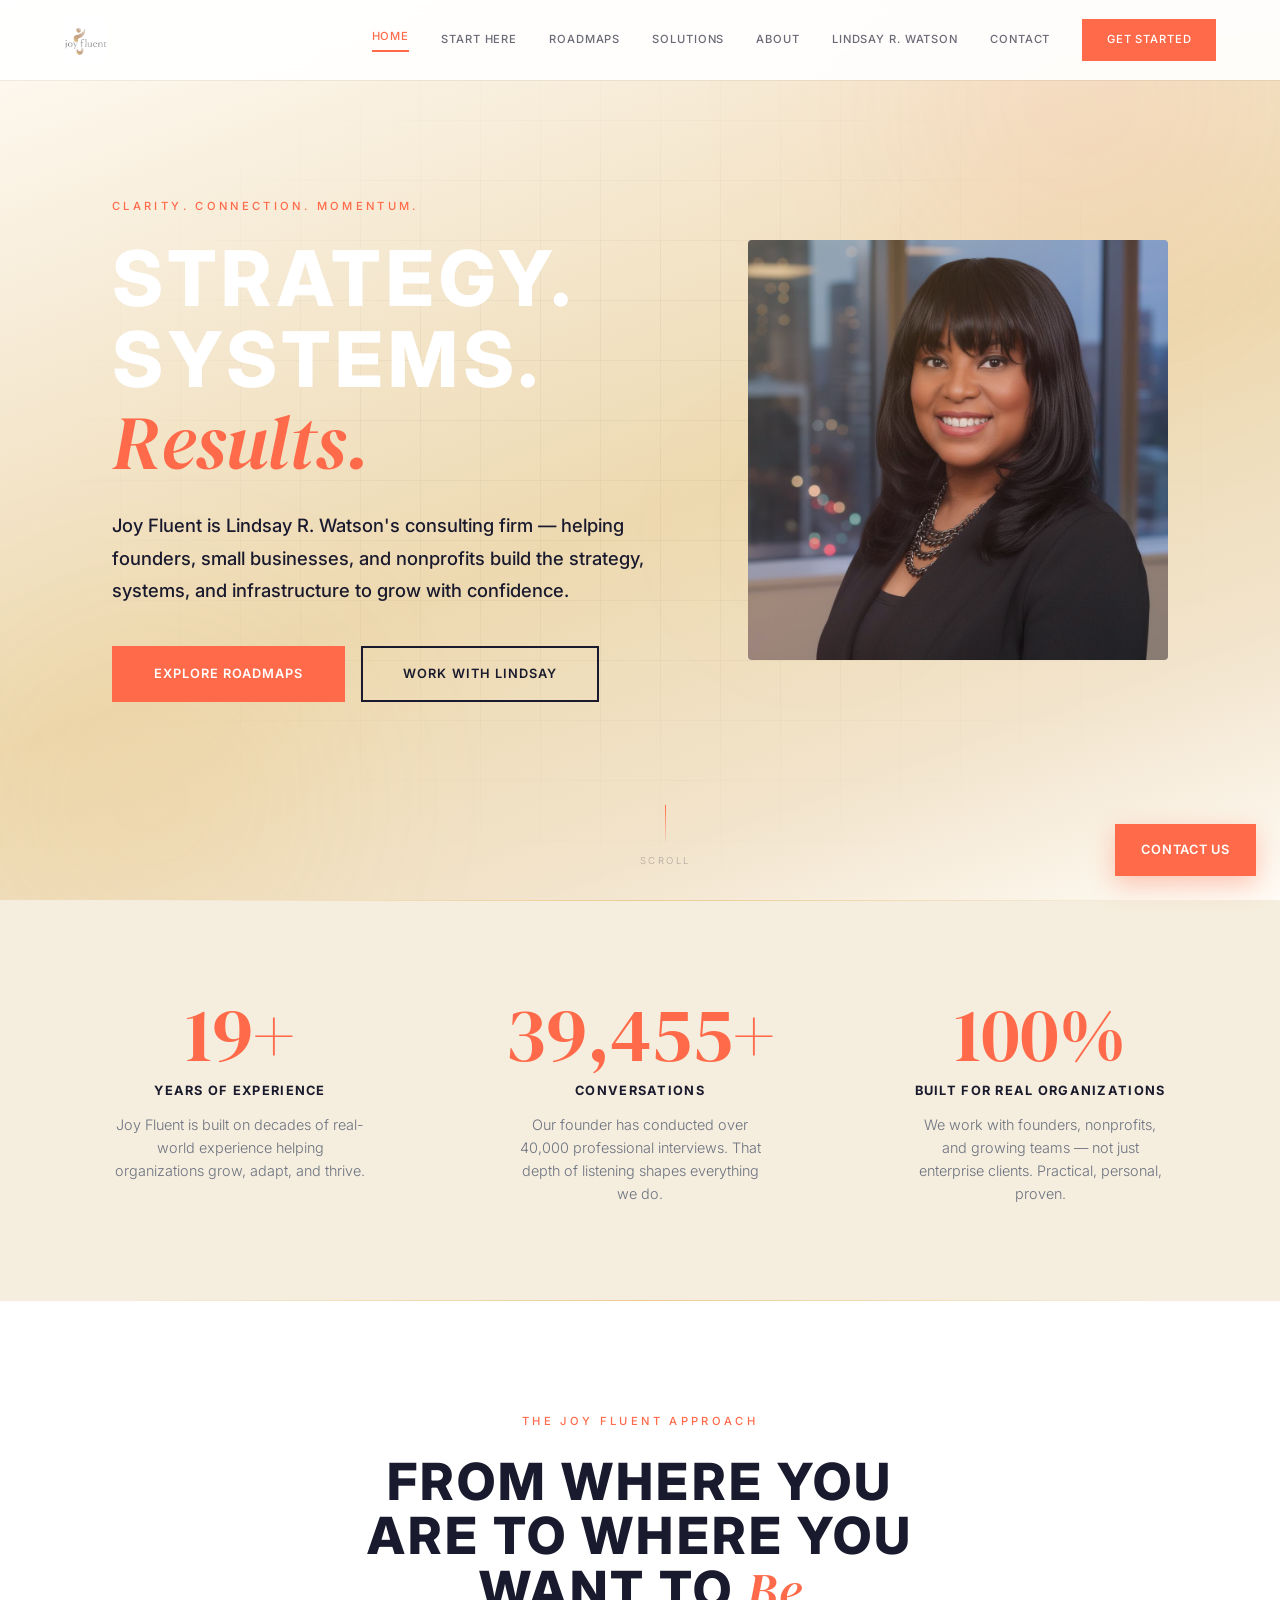
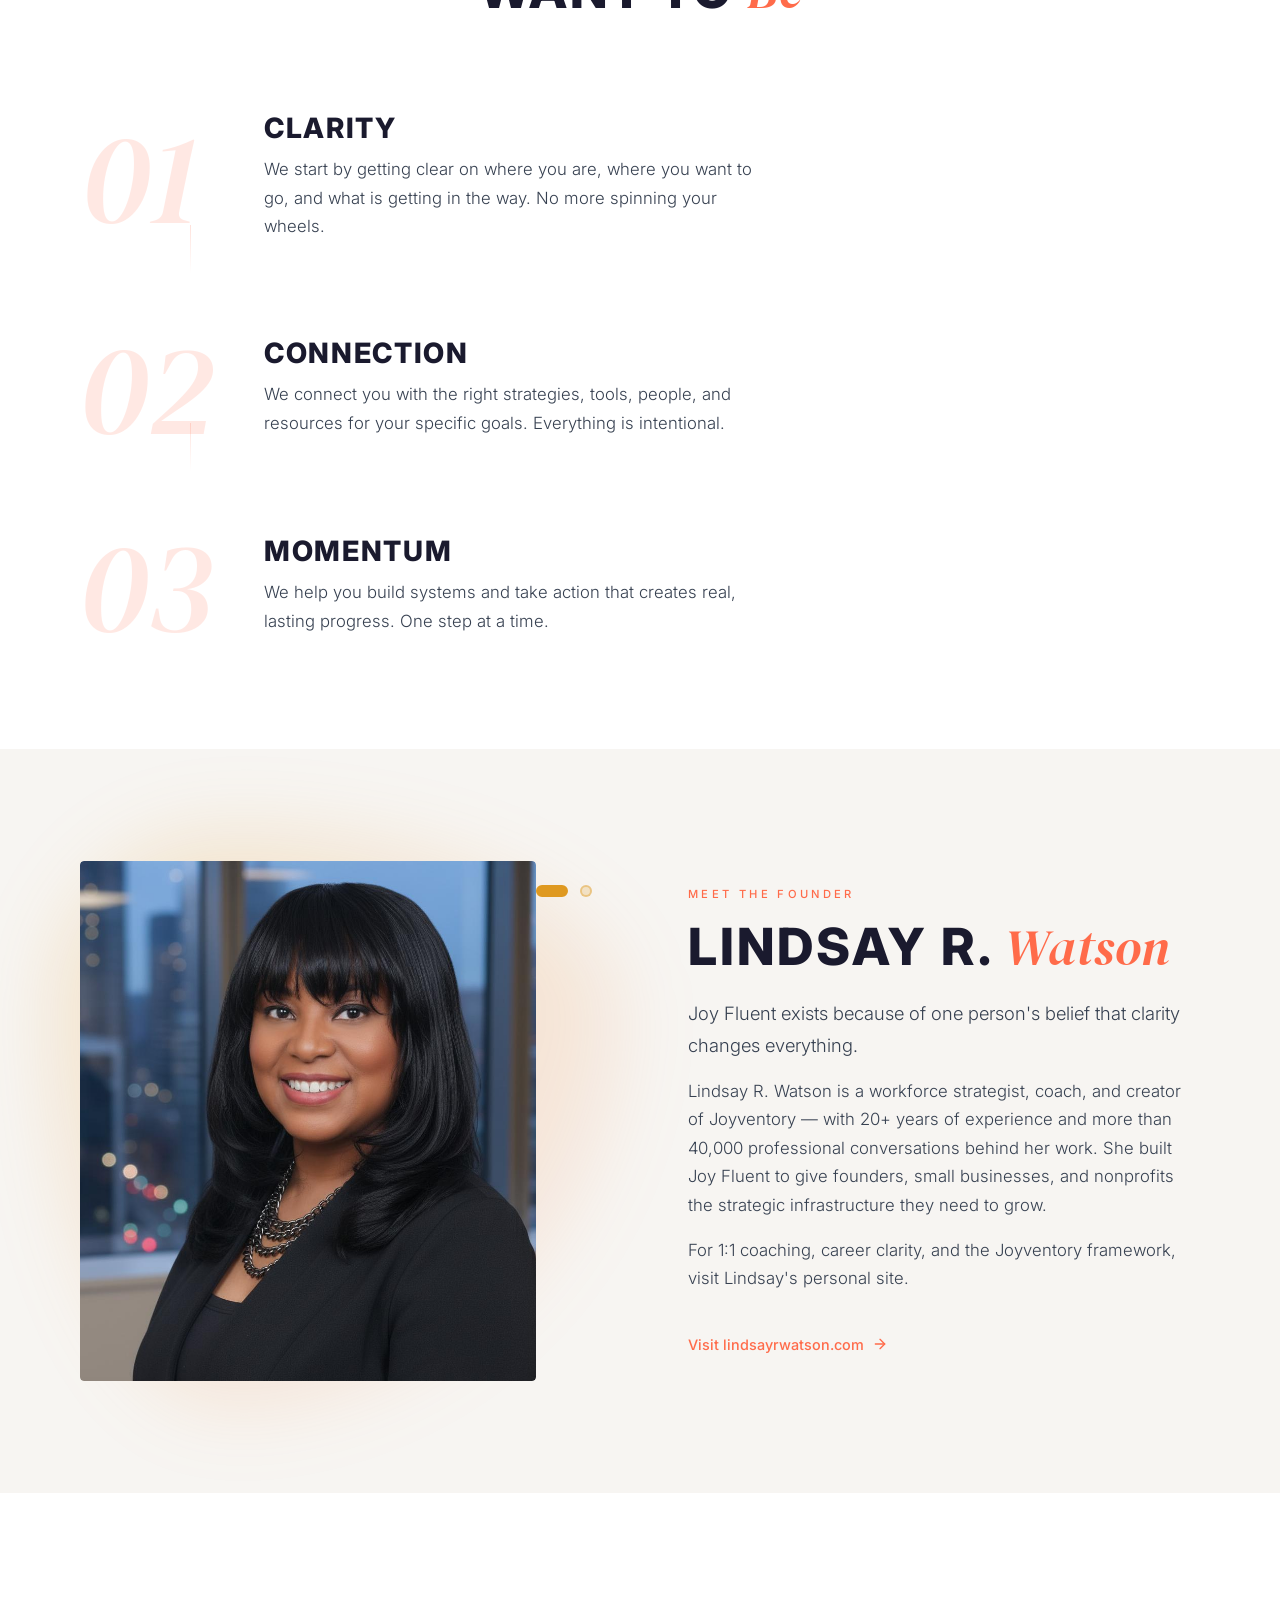
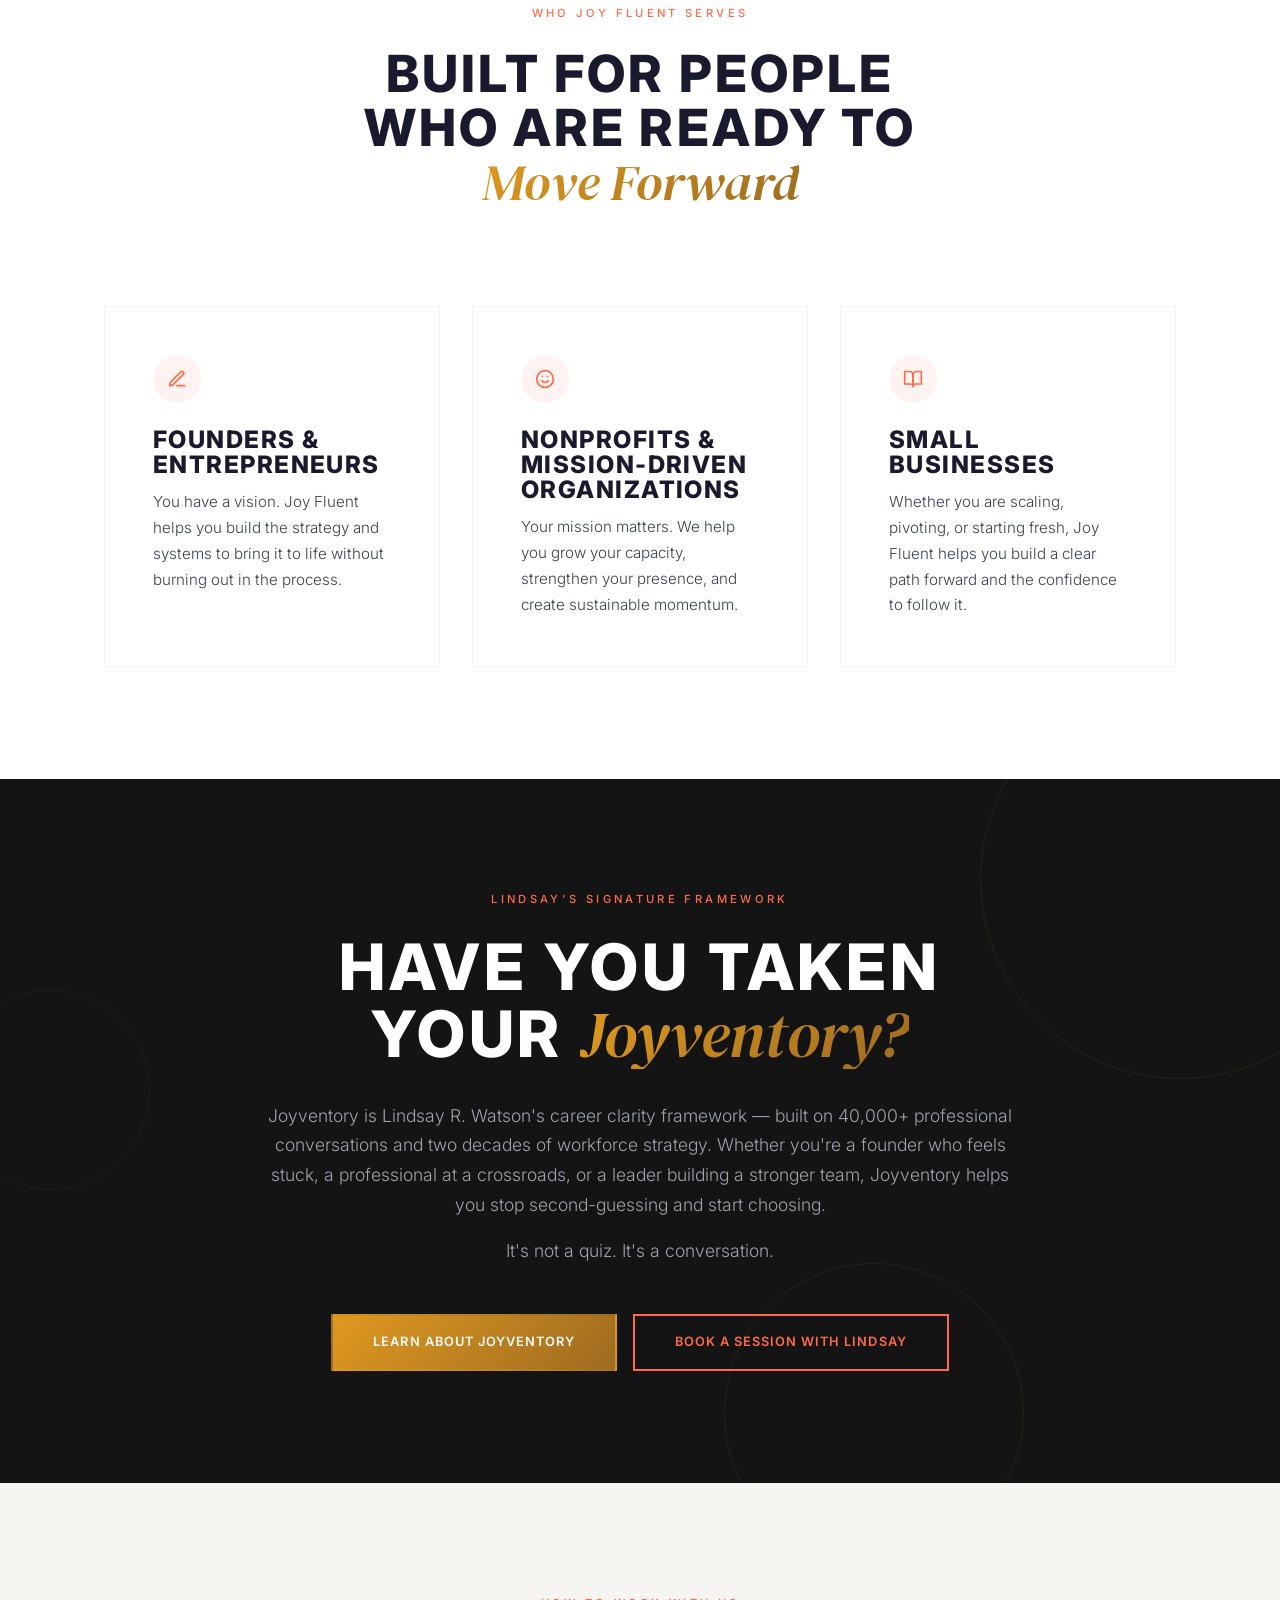
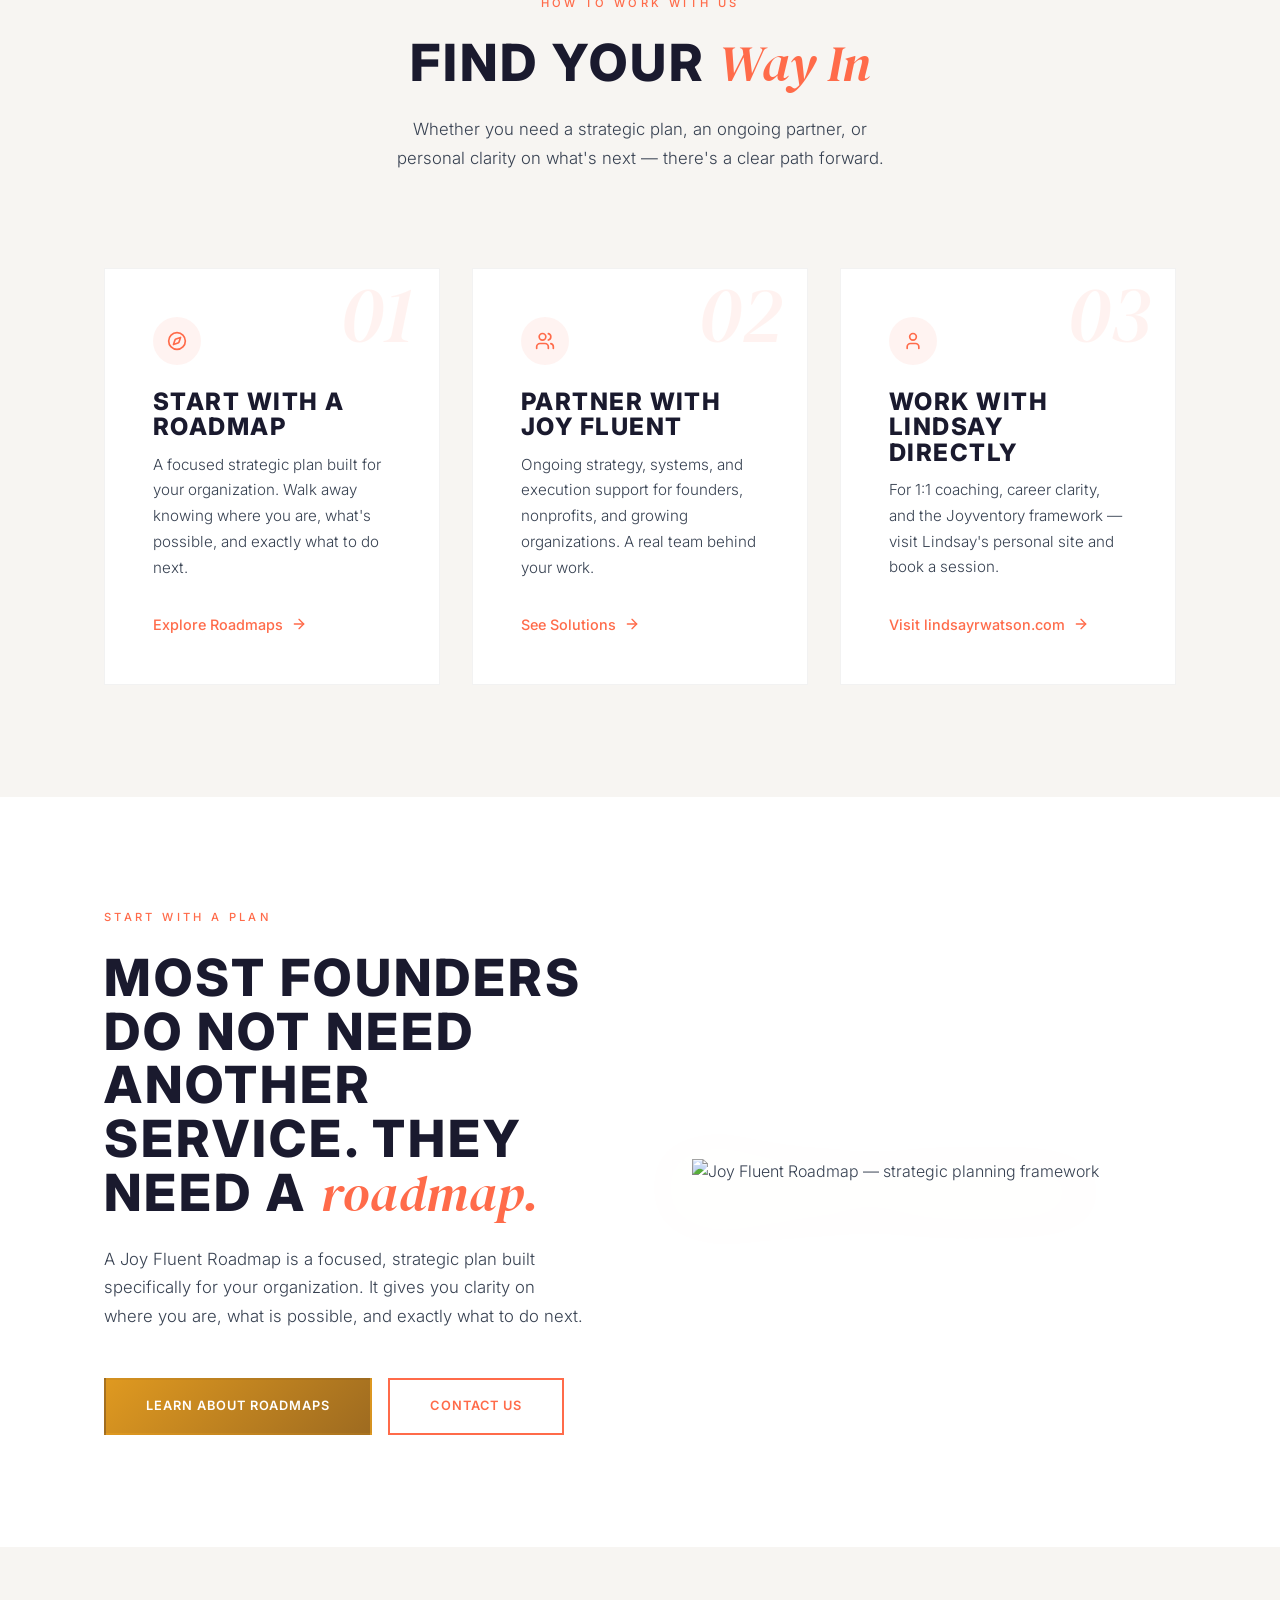
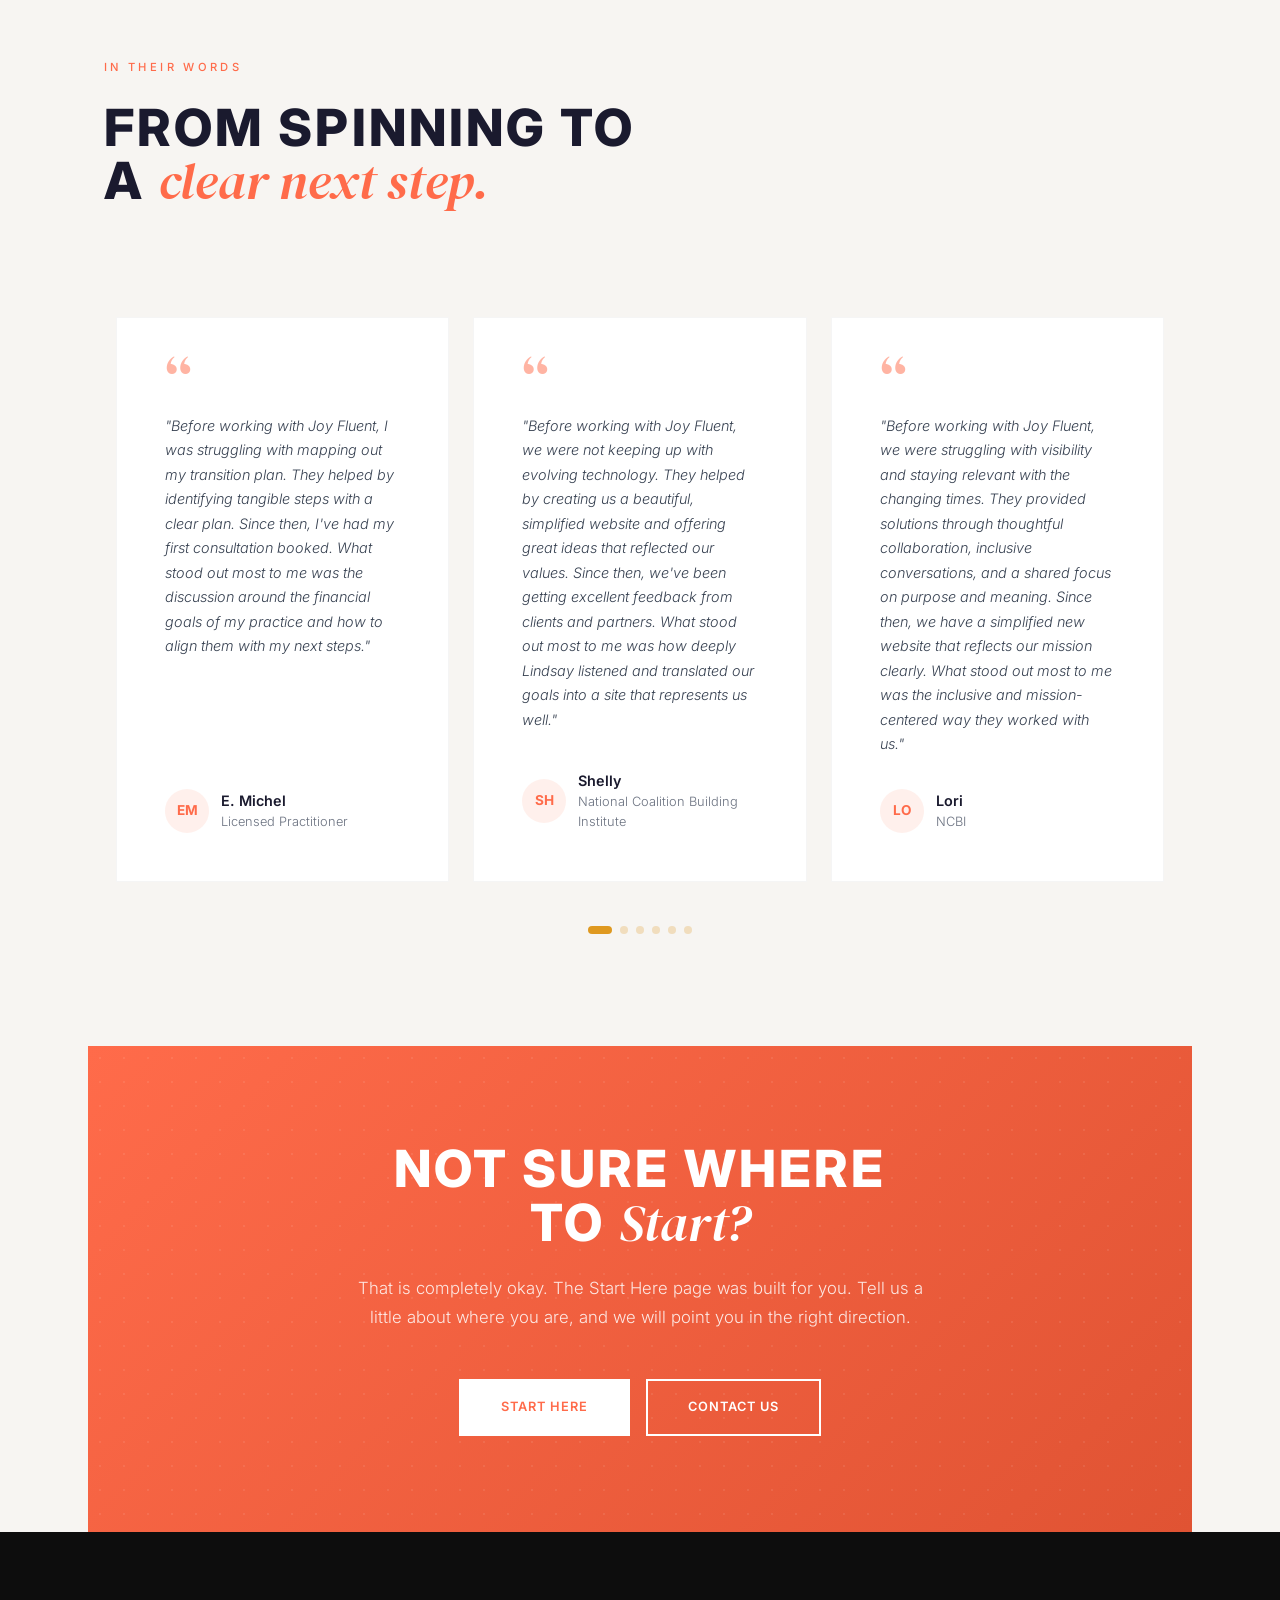
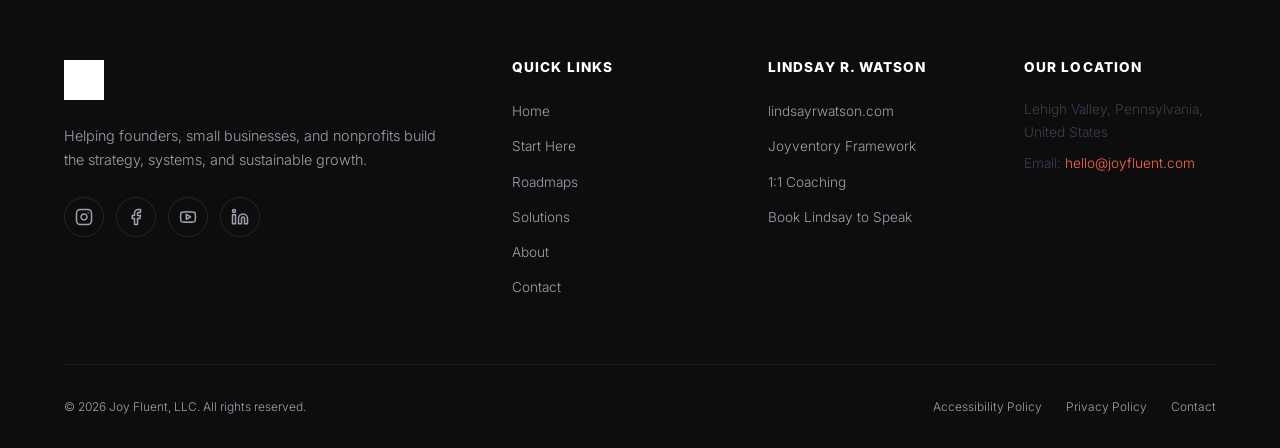
==== commit 63a24c51: "lets go" ====
--- a/index.html
+++ b/index.html
@@ -7,7 +7,7 @@
   <link rel="icon" type="image/png" href="assets/joy-fluent-logo.png">
   <link rel="apple-touch-icon" href="assets/joy-fluent-logo.png">
   <meta name="description" content="Joy Fluent is Lindsay R. Watson's consulting firm — helping founders, small businesses, and nonprofits build strategy, systems, and sustainable growth. Based in Lehigh Valley, PA.">
-  
+
   <!-- OG & Twitter Meta Tags -->
   <meta property="og:title" content="Joy Fluent | Strategy & Consulting for Founders | Lindsay R. Watson">
   <meta property="og:description" content="Joy Fluent is Lindsay R. Watson's consulting firm — helping founders, small businesses, and nonprofits build strategy, systems, and sustainable growth. Based in Lehigh Valley, PA.">
@@ -16,521 +16,544 @@
   <meta name="twitter:card" content="summary_large_image">
   <meta name="twitter:title" content="Joy Fluent | Strategy & Consulting for Founders | Lindsay R. Watson">
   <meta name="twitter:description" content="Joy Fluent is Lindsay R. Watson's consulting firm — helping founders, small businesses, and nonprofits build strategy, systems, and sustainable growth. Based in Lehigh Valley, PA.">
-  
+
   <link rel="stylesheet" href="style.css">
 </head>
 <body>
 
-  <!-- Navigation Header -->
-  <nav class="navbar navbar-transparent" data-transparent>
-    <div class="navbar-container">
+  <!-- ==========================================
+       NAVIGATION
+       ========================================== -->
+  <nav class="navbar" id="navbar">
+    <div class="navbar-inner">
       <a href="index.html" class="navbar-logo" aria-label="Joy Fluent home">
-        <img alt="Joy Fluent" class="h-14 md:h-16 w-auto" src="assets/joy-fluent-logo.png">
+        <img src="assets/joy-fluent-logo.png" alt="Joy Fluent">
       </a>
-      <div class="navbar-menu-desktop nav-links">
-        <a href="index.html" class="active">Home</a>
+      <div class="navbar-links">
+        <a href="index.html">Home</a>
         <a href="start.html">Start Here</a>
         <a href="roadmaps.html">Roadmaps</a>
         <a href="solutions.html">Solutions</a>
         <a href="about.html">About</a>
         <a href="https://www.lindsayrwatson.com" target="_blank" rel="noopener noreferrer">Lindsay R. Watson</a>
         <a href="contact.html">Contact</a>
-        <a href="https://www.honeybook.com/widget/joy_fluent_llc_262509/cf_id/5fde792f3f13d2619dc9c4b0" target="_blank" rel="noopener noreferrer" class="get-started-btn">Get Started</a>
-      </div>
-      <div class="navbar-toggle-mobile">
-        <button type="button" aria-haspopup="dialog" aria-expanded="false" aria-label="Open menu" class="hamburger-btn">
-          <svg xmlns="http://www.w3.org/2000/svg" width="24" height="24" viewBox="0 0 24 24" fill="none" stroke="currentColor" stroke-width="2" stroke-linecap="round" stroke-linejoin="round" class="lucide lucide-menu w-7 h-7"><line x1="4" x2="20" y1="12" y2="12"></line><line x1="4" x2="20" y1="6" y2="6"></line><line x1="4" x2="20" y1="18" y2="18"></line></svg>
-        </button>
-      </div>
+        <a href="https://calendar.app.google/r31ephYiBzL6X2QCA" target="_blank" rel="noopener noreferrer" class="nav-cta">Get Started</a>
+      </div>
+      <button class="navbar-toggle" id="menu-toggle" aria-label="Open menu" aria-expanded="false">
+        <svg xmlns="http://www.w3.org/2000/svg" width="24" height="24" viewBox="0 0 24 24" fill="none" stroke="currentColor" stroke-width="2" stroke-linecap="round" stroke-linejoin="round"><line x1="4" x2="20" y1="12" y2="12"/><line x1="4" x2="20" y1="6" y2="6"/><line x1="4" x2="20" y1="18" y2="18"/></svg>
+      </button>
     </div>
   </nav>
 
-  <!-- Mobile Menu Drawer -->
-  <div id="mobile-menu-drawer" class="mobile-drawer">
+  <!-- Mobile Drawer -->
+  <div class="mobile-drawer" id="mobile-drawer">
     <div class="mobile-drawer-content">
-      <button id="mobile-menu-close" class="mobile-drawer-close" aria-label="Close menu">
-        <svg xmlns="http://www.w3.org/2000/svg" width="24" height="24" viewBox="0 0 24 24" fill="none" stroke="currentColor" stroke-width="2" stroke-linecap="round" stroke-linejoin="round" class="lucide lucide-x w-7 h-7"><line x1="18" x2="6" y1="6" y2="18"></line><line x1="6" x2="18" y1="6" y2="18"></line></svg>
+      <button class="mobile-drawer-close" id="drawer-close" aria-label="Close menu">
+        <svg xmlns="http://www.w3.org/2000/svg" width="24" height="24" viewBox="0 0 24 24" fill="none" stroke="currentColor" stroke-width="2" stroke-linecap="round" stroke-linejoin="round"><line x1="18" x2="6" y1="6" y2="18"/><line x1="6" x2="18" y1="6" y2="18"/></svg>
       </button>
       <div class="mobile-menu-links">
-        <a href="index.html" class="active">Home</a>
+        <a href="index.html">Home</a>
         <a href="start.html">Start Here</a>
         <a href="roadmaps.html">Roadmaps</a>
         <a href="solutions.html">Solutions</a>
         <a href="about.html">About</a>
         <a href="https://www.lindsayrwatson.com" target="_blank" rel="noopener noreferrer">Lindsay R. Watson</a>
         <a href="contact.html">Contact</a>
-        <a href="https://www.honeybook.com/widget/joy_fluent_llc_262509/cf_id/5fde792f3f13d2619dc9c4b0" target="_blank" rel="noopener noreferrer" class="get-started-btn">Get Started</a>
+        <a href="https://calendar.app.google/r31ephYiBzL6X2QCA" target="_blank" rel="noopener noreferrer" class="nav-cta">Get Started</a>
       </div>
     </div>
   </div>
 
-  <!-- Hero Section -->
-  <section class="relative w-full overflow-hidden hero-premium flex items-center py-16 md:py-20">
-    <div class="absolute inset-0 w-full h-full">
-      <img src="assets/home-hero-meeting.jpg" alt="Diverse team in a successful business strategy meeting around a roadmap" class="w-full h-full object-cover" width="1920" height="1080">
-      <div class="absolute inset-0 hero-overlay-premium"></div>
-    </div>
-    <div class="relative w-full section-padding">
-      <div class="max-w-6xl mx-auto">
-        <div class="max-w-3xl mx-auto text-center">
-          <p class="font-body text-xs tracking-[0.3em] uppercase text-accent mb-4 hero-fade-in-up">Clarity. Connection. Momentum.</p>
-          <h1 class="text-5xl md:text-7xl lg:text-8xl font-display font-normal leading-[1.05] mb-6 text-white hero-fade-in-up-delayed">
-            <span class="text-accent">Strategy.</span> Systems. <span class="italic gold-gradient-text">Results.</span>
-          </h1>
-          <p class="text-lg md:text-xl text-white/80 hero-subheadline-premium font-body font-light leading-relaxed mb-10 hero-fade-in-up-delayed">
-            Joy Fluent is Lindsay R. Watson's consulting firm — helping founders, small businesses, and nonprofits build the strategy, systems, and infrastructure to grow with confidence.
-          </p>
-          <div class="flex justify-center hero-fade-in-up-delayed-more">
-            <div class="flex flex-col sm:flex-row gap-4 justify-center">
-              <a href="roadmaps.html" class="inline-flex items-center justify-center btn-premium-accent btn-swipe-effect btn-swipe-coral px-8 py-4 rounded-md font-body font-semibold text-sm tracking-wide uppercase"><span>Explore Roadmaps</span></a>
-              <a href="https://www.lindsayrwatson.com" target="_blank" rel="noopener noreferrer" class="inline-flex items-center justify-center btn-premium-outline-white btn-swipe-effect btn-swipe-outline-white px-8 py-4 rounded-md font-body font-semibold text-sm tracking-wide uppercase"><span>Work With Lindsay</span></a>
-            </div>
-          </div>
-        </div>
-      </div>
-    </div>
-  </section>
-
-  <!-- The Approach Section -->
-  <section class="section-padding bg-background">
-    <div class="max-w-6xl mx-auto">
-      <div class="text-center mb-16 fade-in-on-scroll">
-        <p class="font-body text-xs tracking-[0.3em] uppercase text-accent mb-4 text-center">The Joy Fluent Approach</p>
-        <h2 class="text-3xl md:text-5xl font-display font-light leading-tight max-w-3xl mx-auto">From Where You Are to Where You Want to Be</h2>
-      </div>
-      <div class="grid md:grid-cols-3 gap-12">
-        <div class="text-center fade-in-on-scroll">
-          <h3 class="font-display text-3xl md:text-4xl font-light text-foreground mb-4">Clarity</h3>
-          <div class="w-12 h-0.5 bg-accent mx-auto mb-5"></div>
-          <p class="font-body text-muted-foreground leading-relaxed">We start by getting clear on where you are, where you want to go, and what is getting in the way. No more spinning your wheels.</p>
-        </div>
-        <div class="text-center fade-in-on-scroll">
-          <h3 class="font-display text-3xl md:text-4xl font-light text-foreground mb-4">Connection</h3>
-          <div class="w-12 h-0.5 bg-accent mx-auto mb-5"></div>
-          <p class="font-body text-muted-foreground leading-relaxed">We connect you with the right strategies, tools, people, and resources for your specific goals. Everything is intentional.</p>
-        </div>
-        <div class="text-center fade-in-on-scroll">
-          <h3 class="font-display text-3xl md:text-4xl font-light text-foreground mb-4">Momentum</h3>
-          <div class="w-12 h-0.5 bg-accent mx-auto mb-5"></div>
-          <p class="font-body text-muted-foreground leading-relaxed">We help you build systems and take action that creates real, lasting progress. One step at a time.</p>
-        </div>
-      </div>
-    </div>
-  </section>
-
-  <!-- Who Joy Fluent Serves Section -->
-  <section class="section-padding gold-gradient-bg-subtle">
-    <div class="max-w-6xl mx-auto">
-      <div class="text-center mb-16 fade-in-on-scroll">
-        <p class="font-body text-xs tracking-[0.3em] uppercase text-accent mb-4 text-center">Who Joy Fluent Serves</p>
-        <h2 class="text-3xl md:text-5xl font-display font-light leading-tight">Built for People Who Are Ready to <span class="italic gold-gradient-text">Move Forward</span></h2>
-      </div>
-      <div class="grid md:grid-cols-3 gap-6">
-        <div class="bg-background rounded-xl p-8 border-l-4 border-accent card-premium-hover fade-in-on-scroll">
-          <h3 class="font-display text-2xl mb-4 text-foreground">Founders & Entrepreneurs</h3>
-          <p class="font-body text-muted-foreground leading-relaxed">You have a vision. Joy Fluent helps you build the strategy and systems to bring it to life without burning out in the process.</p>
-        </div>
-        <div class="bg-background rounded-xl p-8 border-l-4 border-accent card-premium-hover fade-in-on-scroll">
-          <h3 class="font-display text-2xl mb-4 text-foreground">Nonprofits & Mission-Driven Organizations</h3>
-          <p class="font-body text-muted-foreground leading-relaxed">Your mission matters. We help you grow your capacity, strengthen your presence, and create sustainable momentum.</p>
-        </div>
-        <div class="bg-background rounded-xl p-8 border-l-4 border-accent card-premium-hover fade-in-on-scroll">
-          <h3 class="font-display text-2xl mb-4 text-foreground">Small Businesses</h3>
-          <p class="font-body text-muted-foreground leading-relaxed">Whether you are scaling, pivoting, or starting fresh, Joy Fluent helps you build a clear path forward and the confidence to follow it.</p>
-        </div>
-      </div>
-    </div>
-  </section>
-
-  <!-- Founder Profile Section -->
-  <section class="section-padding bg-background">
-    <div class="max-w-6xl mx-auto grid md:grid-cols-2 gap-12 lg:gap-16 items-center">
-      <div class="flex justify-center md:justify-start fade-in-on-scroll">
-        <div class="relative">
-          <div class="absolute -inset-3 gold-gradient-bg rounded-2xl opacity-20 blur-xl"></div>
-          <img src="assets/lindsay-headshot-home.jpeg" alt="Lindsay R. Watson, Founder of Joy Fluent" class="relative rounded-2xl w-full max-w-sm object-cover shadow-xl" width="512" height="512" loading="lazy">
-        </div>
-      </div>
-      <div class="fade-in-on-scroll">
-        <p class="font-body text-xs tracking-[0.3em] uppercase text-accent mb-4">Meet the Founder</p>
-        <h2 class="text-3xl md:text-5xl font-display font-light leading-tight mb-6">Lindsay R. <span class="italic gold-gradient-text">Watson</span></h2>
-        <p class="font-body text-lg text-muted-foreground leading-relaxed mb-5">Joy Fluent exists because of one person's belief that clarity changes everything.</p>
-        <p class="font-body text-lg text-muted-foreground leading-relaxed mb-5">Lindsay R. Watson is a workforce strategist, coach, and creator of Joyventory — with 20+ years of experience and more than 40,000 professional conversations behind her work. She built Joy Fluent to give founders, small businesses, and nonprofits the strategic infrastructure they need to grow.</p>
-        <p class="font-body text-lg text-muted-foreground leading-relaxed mb-8">For 1:1 coaching, career clarity, and the Joyventory framework, visit Lindsay's personal site.</p>
-        <a href="https://www.lindsayrwatson.com" target="_blank" rel="noopener noreferrer" class="inline-flex items-center gap-2 font-body font-medium text-accent hover:gap-3 transition-all">
+  <!-- ==========================================
+       HERO — Editorial Typographic
+       ========================================== -->
+  <section class="hero" id="hero">
+    <div class="hero-bg">
+      <div class="hero-blob hero-blob-1"></div>
+      <div class="hero-blob hero-blob-2"></div>
+      <div class="hero-blob hero-blob-3"></div>
+      <div class="hero-grid-overlay"></div>
+    </div>
+
+    <div class="hero-container">
+      <div class="hero-content">
+        <p class="hero-eyebrow">Clarity. Connection. Momentum.</p>
+        <h1 class="hero-title">
+          Strategy. Systems.<br>
+          <span class="accent-word">Results.</span>
+        </h1>
+        <p class="hero-subtitle">
+          Joy Fluent is Lindsay R. Watson's consulting firm — helping founders, small businesses, and nonprofits build the strategy, systems, and infrastructure to grow with confidence.
+        </p>
+        <div class="hero-cta-group btn-group">
+          <a href="roadmaps.html" class="btn btn-coral">Explore Roadmaps</a>
+          <a href="https://www.lindsayrwatson.com" target="_blank" rel="noopener noreferrer" class="btn btn-outline-white">Work With Lindsay</a>
+        </div>
+      </div>
+
+      <div class="hero-carousel-wrapper">
+        <div class="hero-carousel-slides">
+          <div class="hero-slide active blend-mask">
+            <img src="assets/lindsay-headshot-home.jpeg" alt="Lindsay R. Watson, Founder of Joy Fluent">
+          </div>
+          <div class="hero-slide">
+            <img src="assets/home-hero-meeting.jpg" alt="Joy Fluent strategy session">
+          </div>
+        </div>
+      </div>
+    </div>
+
+    <div class="hero-scroll-indicator" aria-hidden="true">
+      <div class="hero-scroll-line"></div>
+      <span class="hero-scroll-text">Scroll</span>
+    </div>
+  </section>
+
+  <!-- ==========================================
+       STATS TRUST BAR
+       ========================================== -->
+  <section class="stats-bar">
+    <div class="stats-grid">
+      <div class="stat-item reveal">
+        <p class="stat-number"><span class="counter" data-target="20">20</span>+</p>
+        <p class="stat-label">Years of Experience</p>
+        <p class="stat-desc">Joy Fluent is built on decades of real-world experience helping organizations grow, adapt, and thrive.</p>
+      </div>
+      <div class="stat-item reveal">
+        <p class="stat-number"><span class="counter" data-target="40000">40,000</span>+</p>
+        <p class="stat-label">Conversations</p>
+        <p class="stat-desc">Our founder has conducted over 40,000 professional interviews. That depth of listening shapes everything we do.</p>
+      </div>
+      <div class="stat-item reveal">
+        <p class="stat-number">100%</p>
+        <p class="stat-label">Built for Real Organizations</p>
+        <p class="stat-desc">We work with founders, nonprofits, and growing teams — not just enterprise clients. Practical, personal, proven.</p>
+      </div>
+    </div>
+  </section>
+
+  <!-- ==========================================
+       THE APPROACH — Numbered Editorial
+       ========================================== -->
+  <section class="section bg-white">
+    <div class="section-header center">
+      <p class="eyebrow">The Joy Fluent Approach</p>
+      <h2>From Where You Are to Where You Want to <em class="accent-coral">Be</em></h2>
+    </div>
+
+    <div class="approach-grid">
+      <div class="approach-item reveal">
+        <div class="approach-number">01</div>
+        <div class="approach-text">
+          <h3>Clarity</h3>
+          <p class="text-body">We start by getting clear on where you are, where you want to go, and what is getting in the way. No more spinning your wheels.</p>
+        </div>
+      </div>
+
+      <div class="approach-item reveal">
+        <div class="approach-number">02</div>
+        <div class="approach-text">
+          <h3>Connection</h3>
+          <p class="text-body">We connect you with the right strategies, tools, people, and resources for your specific goals. Everything is intentional.</p>
+        </div>
+      </div>
+
+      <div class="approach-item reveal">
+        <div class="approach-number">03</div>
+        <div class="approach-text">
+          <h3>Momentum</h3>
+          <p class="text-body">We help you build systems and take action that creates real, lasting progress. One step at a time.</p>
+        </div>
+      </div>
+    </div>
+  </section>
+
+  <!-- ==========================================
+       FOUNDER PROFILE — Asymmetric Split
+       ========================================== -->
+  <section class="section bg-cream">
+    <div class="founder-grid">
+      <div class="founder-image-wrap reveal">
+        <div class="founder-image-glow"></div>
+        <div class="founder-carousel" id="founder-carousel">
+          <div class="founder-carousel-slide active">
+            <img src="assets/lindsay-headshot-home.jpeg" alt="Lindsay R. Watson, Founder of Joy Fluent" loading="lazy">
+          </div>
+          <div class="founder-carousel-slide">
+            <img src="assets/home-hero-meeting.jpg" alt="Joy Fluent strategy meeting" loading="lazy">
+          </div>
+        </div>
+        <div class="founder-carousel-dots">
+          <button class="founder-dot active" data-index="0" aria-label="Lindsay headshot"></button>
+          <button class="founder-dot" data-index="1" aria-label="Strategy meeting"></button>
+        </div>
+      </div>
+
+      <div class="founder-text reveal">
+        <p class="eyebrow">Meet the Founder</p>
+        <h2>Lindsay R. <em class="accent-coral">Watson</em></h2>
+        <p class="text-body text-body-lg">Joy Fluent exists because of one person's belief that clarity changes everything.</p>
+        <p class="text-body">Lindsay R. Watson is a workforce strategist, coach, and creator of Joyventory — with 20+ years of experience and more than 40,000 professional conversations behind her work. She built Joy Fluent to give founders, small businesses, and nonprofits the strategic infrastructure they need to grow.</p>
+        <p class="text-body">For 1:1 coaching, career clarity, and the Joyventory framework, visit Lindsay's personal site.</p>
+        <a href="https://www.lindsayrwatson.com" target="_blank" rel="noopener noreferrer" class="link-arrow">
           Visit lindsayrwatson.com
-          <svg xmlns="http://www.w3.org/2000/svg" width="24" height="24" viewBox="0 0 24 24" fill="none" stroke="currentColor" stroke-width="2" stroke-linecap="round" stroke-linejoin="round" class="lucide lucide-arrow-right w-4 h-4"><path d="M5 12h14"></path><path d="m12 5 7 7-7 7"></path></svg>
+          <svg xmlns="http://www.w3.org/2000/svg" width="24" height="24" viewBox="0 0 24 24" fill="none" stroke="currentColor" stroke-width="2" stroke-linecap="round" stroke-linejoin="round"><path d="M5 12h14"/><path d="m12 5 7 7-7 7"/></svg>
         </a>
       </div>
     </div>
   </section>
 
-  <!-- Joyventory Section -->
-  <section class="section-padding bg-dark-section">
-    <div class="max-w-4xl mx-auto text-center fade-in-on-scroll">
-      <p class="font-body text-xs tracking-[0.3em] uppercase text-accent mb-4 text-center">Lindsay's Signature Framework</p>
-      <h2 class="text-3xl md:text-5xl font-display font-light leading-tight mb-8">Have You Taken Your <span class="italic gold-gradient-text">Joyventory?</span></h2>
-      <div class="space-y-5 font-body text-lg text-muted-foreground leading-relaxed mb-10 max-w-3xl mx-auto">
-        <p>Joyventory is Lindsay R. Watson's career clarity framework — built on 40,000+ professional conversations and two decades of workforce strategy. Whether you're a founder who feels stuck, a professional at a crossroads, or a leader building a stronger team, Joyventory helps you stop second-guessing and start choosing.</p>
-        <p>It's not a quiz. It's a conversation.</p>
-      </div>
-      <div class="flex flex-col sm:flex-row gap-4 justify-center">
-        <a href="https://www.lindsayrwatson.com" target="_blank" rel="noopener noreferrer" class="inline-flex items-center justify-center gold-gradient-bg btn-swipe-effect btn-swipe-gold px-8 py-4 rounded-md font-body font-semibold text-sm tracking-wide uppercase"><span>Learn About Joyventory</span></a>
-        <a href="https://www.honeybook.com/widget/joy_fluent_llc_262509/cf_id/5fde792f3f13d2619dc9c4b0" target="_blank" rel="noopener noreferrer" class="inline-flex items-center justify-center btn-swipe-effect btn-swipe-outline-coral px-8 py-4 rounded-md font-body font-semibold text-sm tracking-wide uppercase"><span>Book a Session with Lindsay</span></a>
-      </div>
-    </div>
-  </section>
-
-  <!-- Statistics Section -->
-  <section class="section-padding bg-dark-section">
-    <div class="max-w-6xl mx-auto">
-      <div class="text-center mb-16 fade-in-on-scroll">
-        <p class="font-body text-xs tracking-[0.3em] uppercase text-accent mb-4 text-center">Why Joy Fluent</p>
-        <h2 class="text-3xl md:text-5xl font-display font-light leading-tight">Strategy That Meets You <span class="italic gold-gradient-text">Where You Are</span></h2>
-      </div>
-      <div class="grid md:grid-cols-3 gap-10 stats-bar-premium">
-        <div class="stats-card-premium fade-in-on-scroll">
-          <p class="stats-number-premium"><span class="counter" data-target="20">0</span>+ Years</p>
-          <p class="stats-label-premium">Of Experience</p>
-          <p class="stats-desc-premium">Joy Fluent is built on decades of real-world experience helping organizations grow, adapt, and thrive.</p>
-        </div>
-        <div class="stats-card-premium fade-in-on-scroll">
-          <p class="stats-number-premium"><span class="counter" data-target="40000">0</span>+</p>
-          <p class="stats-label-premium">Conversations</p>
-          <p class="stats-desc-premium">Our founder has conducted over 40,000 professional interviews. That depth of listening shapes everything we do.</p>
-        </div>
-        <div class="stats-card-premium fade-in-on-scroll">
-          <p class="stats-number-premium" style="font-size: 3rem !important;">Built for Real</p>
-          <p class="stats-label-premium">Organizations</p>
-          <p class="stats-desc-premium">We work with founders, nonprofits, and growing teams — not just enterprise clients. Practical, personal, proven.</p>
-        </div>
-      </div>
-    </div>
-  </section>
-
-  <!-- How to Work With Us Section -->
-  <section class="section-padding gold-gradient-bg-subtle">
-    <div class="max-w-6xl mx-auto">
-      <div class="text-center mb-16 fade-in-on-scroll">
-        <p class="font-body text-xs tracking-[0.3em] uppercase text-accent mb-4 text-center">How to Work With Us</p>
-        <h2 class="text-3xl md:text-5xl font-display font-light leading-tight">Find Your <span class="italic gold-gradient-text">Way In</span></h2>
-        <p class="font-body text-lg text-muted-foreground max-w-2xl mx-auto mt-6">Whether you need a strategic plan, an ongoing partner, or personal clarity on what's next — there's a clear path forward.</p>
-      </div>
-      <div class="grid md:grid-cols-3 gap-6">
-        <div class="bg-background rounded-xl p-8 card-premium-hover card-glow-hover flex flex-col fade-in-on-scroll">
-          <svg class="card-border-svg" xmlns="http://www.w3.org/2000/svg">
-            <path class="card-border-path" fill="none" stroke="#df9920" stroke-width="3.25"/>
-          </svg>
-          <div class="w-12 h-12 rounded-full gold-gradient-bg flex items-center justify-center mb-6">
-            <svg xmlns="http://www.w3.org/2000/svg" width="24" height="24" viewBox="0 0 24 24" fill="none" stroke="currentColor" stroke-width="2" stroke-linecap="round" stroke-linejoin="round" class="lucide lucide-compass w-6 h-6 text-primary-foreground"><path d="m16.24 7.76-1.804 5.411a2 2 0 0 1-1.265 1.265L7.76 16.24l1.804-5.411a2 2 0 0 1 1.265-1.265z"></path><circle cx="12" cy="12" r="10"></circle></svg>
-          </div>
-          <h3 class="font-display text-2xl mb-4 text-foreground">Start with a Roadmap</h3>
-          <p class="font-body text-muted-foreground leading-relaxed mb-6 flex-grow">A focused strategic plan built for your organization. Walk away knowing where you are, what's possible, and exactly what to do next.</p>
-          <a href="roadmaps.html" class="inline-flex items-center gap-2 font-body font-medium text-primary hover:gap-3 transition-all">
-            Explore Roadmaps
-            <svg xmlns="http://www.w3.org/2000/svg" width="24" height="24" viewBox="0 0 24 24" fill="none" stroke="currentColor" stroke-width="2" stroke-linecap="round" stroke-linejoin="round" class="lucide lucide-arrow-right w-4 h-4"><path d="M5 12h14"></path><path d="m12 5 7 7-7 7"></path></svg>
+  <!-- ==========================================
+       WHO WE SERVE — Redesigned Cards
+       ========================================== -->
+  <section class="section bg-white">
+    <div class="container">
+      <div class="section-header center">
+        <p class="eyebrow">Who Joy Fluent Serves</p>
+        <h2>Built for People Who Are Ready to <em class="accent-gold">Move Forward</em></h2>
+      </div>
+
+      <div class="grid-3 reveal-stagger">
+        <div class="serve-card reveal">
+          <div class="serve-icon">
+            <svg xmlns="http://www.w3.org/2000/svg" width="20" height="20" viewBox="0 0 24 24" fill="none" stroke="currentColor" stroke-width="2" stroke-linecap="round" stroke-linejoin="round"><path d="M12 20h9"/><path d="M16.5 3.5a2.121 2.121 0 0 1 3 3L7 19l-4 1 1-4L16.5 3.5z"/></svg>
+          </div>
+          <h3>Founders & Entrepreneurs</h3>
+          <p class="text-body">You have a vision. Joy Fluent helps you build the strategy and systems to bring it to life without burning out in the process.</p>
+        </div>
+
+        <div class="serve-card reveal">
+          <div class="serve-icon">
+            <svg xmlns="http://www.w3.org/2000/svg" width="20" height="20" viewBox="0 0 24 24" fill="none" stroke="currentColor" stroke-width="2" stroke-linecap="round" stroke-linejoin="round"><circle cx="12" cy="12" r="10"/><path d="M8 14s1.5 2 4 2 4-2 4-2"/><line x1="9" y1="9" x2="9.01" y2="9"/><line x1="15" y1="9" x2="15.01" y2="9"/></svg>
+          </div>
+          <h3>Nonprofits & Mission-Driven Organizations</h3>
+          <p class="text-body">Your mission matters. We help you grow your capacity, strengthen your presence, and create sustainable momentum.</p>
+        </div>
+
+        <div class="serve-card reveal">
+          <div class="serve-icon">
+            <svg xmlns="http://www.w3.org/2000/svg" width="20" height="20" viewBox="0 0 24 24" fill="none" stroke="currentColor" stroke-width="2" stroke-linecap="round" stroke-linejoin="round"><path d="M2 3h6a4 4 0 0 1 4 4v14a3 3 0 0 0-3-3H2z"/><path d="M22 3h-6a4 4 0 0 0-4 4v14a3 3 0 0 1 3-3h7z"/></svg>
+          </div>
+          <h3>Small Businesses</h3>
+          <p class="text-body">Whether you are scaling, pivoting, or starting fresh, Joy Fluent helps you build a clear path forward and the confidence to follow it.</p>
+        </div>
+      </div>
+    </div>
+  </section>
+
+  <!-- ==========================================
+       JOYVENTORY — Dark Dramatic Section
+       ========================================== -->
+  <section class="section bg-navy joyventory-section">
+    <div class="joyventory-bg-shapes">
+      <div class="joyventory-circle joyventory-circle-1"></div>
+      <div class="joyventory-circle joyventory-circle-2"></div>
+      <div class="joyventory-circle joyventory-circle-3"></div>
+    </div>
+
+    <div class="joyventory-content reveal">
+      <p class="eyebrow">Lindsay's Signature Framework</p>
+      <h2>Have You Taken Your <em class="accent-gold">Joyventory?</em></h2>
+      <p class="text-body">Joyventory is Lindsay R. Watson's career clarity framework — built on 40,000+ professional conversations and two decades of workforce strategy. Whether you're a founder who feels stuck, a professional at a crossroads, or a leader building a stronger team, Joyventory helps you stop second-guessing and start choosing.</p>
+      <p class="text-body">It's not a quiz. It's a conversation.</p>
+      <div class="btn-group">
+        <a href="https://www.lindsayrwatson.com" target="_blank" rel="noopener noreferrer" class="btn btn-gold">Learn About Joyventory</a>
+        <a href="https://calendar.app.google/r31ephYiBzL6X2QCA" target="_blank" rel="noopener noreferrer" class="btn btn-outline-coral">Book a Session with Lindsay</a>
+      </div>
+    </div>
+  </section>
+
+  <!-- ==========================================
+       WHY JOY FLUENT — Stats (previously dark section)
+       Now integrated into the flow above. Moving to
+       HOW TO WORK WITH US next.
+       ========================================== -->
+
+  <!-- ==========================================
+       HOW TO WORK WITH US — Editorial Cards
+       ========================================== -->
+  <section class="section bg-cream">
+    <div class="container">
+      <div class="section-header center">
+        <p class="eyebrow">How to Work With Us</p>
+        <h2>Find Your <em class="accent-coral">Way In</em></h2>
+        <p class="text-body" style="max-width: 32rem; margin: var(--space-lg) auto 0;">Whether you need a strategic plan, an ongoing partner, or personal clarity on what's next — there's a clear path forward.</p>
+      </div>
+
+      <div class="grid-3 reveal-stagger">
+        <div class="work-card reveal">
+          <div class="work-card-number">01</div>
+          <div class="work-card-icon">
+            <svg xmlns="http://www.w3.org/2000/svg" width="20" height="20" viewBox="0 0 24 24" fill="none" stroke="currentColor" stroke-width="2" stroke-linecap="round" stroke-linejoin="round"><circle cx="12" cy="12" r="10"/><path d="m16.24 7.76-1.804 5.411a2 2 0 0 1-1.265 1.265L7.76 16.24l1.804-5.411a2 2 0 0 1 1.265-1.265z"/></svg>
+          </div>
+          <h3>Start with a Roadmap</h3>
+          <p class="text-body">A focused strategic plan built for your organization. Walk away knowing where you are, what's possible, and exactly what to do next.</p>
+          <a href="roadmaps.html" class="link-arrow">Explore Roadmaps <svg xmlns="http://www.w3.org/2000/svg" width="24" height="24" viewBox="0 0 24 24" fill="none" stroke="currentColor" stroke-width="2" stroke-linecap="round" stroke-linejoin="round"><path d="M5 12h14"/><path d="m12 5 7 7-7 7"/></svg></a>
+        </div>
+
+        <div class="work-card reveal">
+          <div class="work-card-number">02</div>
+          <div class="work-card-icon">
+            <svg xmlns="http://www.w3.org/2000/svg" width="20" height="20" viewBox="0 0 24 24" fill="none" stroke="currentColor" stroke-width="2" stroke-linecap="round" stroke-linejoin="round"><path d="M16 21v-2a4 4 0 0 0-4-4H6a4 4 0 0 0-4 4v2"/><circle cx="9" cy="7" r="4"/><path d="M22 21v-2a4 4 0 0 0-3-3.87"/><path d="M16 3.13a4 4 0 0 1 0 7.75"/></svg>
+          </div>
+          <h3>Partner with Joy Fluent</h3>
+          <p class="text-body">Ongoing strategy, systems, and execution support for founders, nonprofits, and growing organizations. A real team behind your work.</p>
+          <a href="solutions.html" class="link-arrow">See Solutions <svg xmlns="http://www.w3.org/2000/svg" width="24" height="24" viewBox="0 0 24 24" fill="none" stroke="currentColor" stroke-width="2" stroke-linecap="round" stroke-linejoin="round"><path d="M5 12h14"/><path d="m12 5 7 7-7 7"/></svg></a>
+        </div>
+
+        <div class="work-card reveal">
+          <div class="work-card-number">03</div>
+          <div class="work-card-icon">
+            <svg xmlns="http://www.w3.org/2000/svg" width="20" height="20" viewBox="0 0 24 24" fill="none" stroke="currentColor" stroke-width="2" stroke-linecap="round" stroke-linejoin="round"><path d="M19 21v-2a4 4 0 0 0-4-4H9a4 4 0 0 0-4 4v2"/><circle cx="12" cy="7" r="4"/></svg>
+          </div>
+          <h3>Work with Lindsay Directly</h3>
+          <p class="text-body">For 1:1 coaching, career clarity, and the Joyventory framework — visit Lindsay's personal site and book a session.</p>
+          <a href="https://www.lindsayrwatson.com" target="_blank" rel="noopener noreferrer" class="link-arrow">Visit lindsayrwatson.com <svg xmlns="http://www.w3.org/2000/svg" width="24" height="24" viewBox="0 0 24 24" fill="none" stroke="currentColor" stroke-width="2" stroke-linecap="round" stroke-linejoin="round"><path d="M5 12h14"/><path d="m12 5 7 7-7 7"/></svg></a>
+        </div>
+      </div>
+    </div>
+  </section>
+
+  <!-- ==========================================
+       START WITH A PLAN — Split Layout
+       ========================================== -->
+  <section class="section bg-white">
+    <div class="container">
+      <div class="roadmap-split">
+        <div class="roadmap-text reveal">
+          <p class="eyebrow">Start With a Plan</p>
+          <h2>Most Founders do not need another service. They need a <em class="accent-coral">roadmap.</em></h2>
+          <p class="text-body">A Joy Fluent Roadmap is a focused, strategic plan built specifically for your organization. It gives you clarity on where you are, what is possible, and exactly what to do next.</p>
+          <div class="btn-group" style="justify-content: flex-start;">
+            <a href="roadmaps.html" class="btn btn-gold">Learn About Roadmaps</a>
+            <a href="contact.html" class="btn btn-outline-coral">Contact Us</a>
+          </div>
+        </div>
+        <div class="roadmap-image reveal">
+          <img src="roadmap.png" alt="Joy Fluent Roadmap — strategic planning framework" loading="lazy">
+        </div>
+      </div>
+    </div>
+  </section>
+
+  <!-- ==========================================
+       TESTIMONIALS — Auto-Play Carousel
+       ========================================== -->
+  <section class="section testimonials-section">
+    <div class="container">
+      <div class="section-header reveal">
+        <p class="eyebrow">In Their Words</p>
+        <h2>From spinning to a <em class="accent-coral">clear next step.</em></h2>
+      </div>
+
+      <div class="testimonial-carousel" id="testimonial-carousel">
+        <div class="testimonial-track" id="testimonial-track">
+
+          <div class="testimonial-slide">
+            <div class="testimonial-card">
+              <div class="testimonial-quote-mark">&ldquo;</div>
+              <p class="testimonial-text">"Before working with Joy Fluent, I was struggling with mapping out my transition plan. They helped by identifying tangible steps with a clear plan. Since then, I've had my first consultation booked. What stood out most to me was the discussion around the financial goals of my practice and how to align them with my next steps."</p>
+              <div class="testimonial-author-row">
+                <div class="testimonial-avatar">EM</div>
+                <div class="testimonial-author-info">
+                  <p class="testimonial-author">E. Michel</p>
+                  <p class="testimonial-meta">Licensed Practitioner</p>
+                </div>
+              </div>
+            </div>
+          </div>
+
+          <div class="testimonial-slide">
+            <div class="testimonial-card">
+              <div class="testimonial-quote-mark">&ldquo;</div>
+              <p class="testimonial-text">"Before working with Joy Fluent, we were not keeping up with evolving technology. They helped by creating us a beautiful, simplified website and offering great ideas that reflected our values. Since then, we've been getting excellent feedback from clients and partners. What stood out most to me was how deeply Lindsay listened and translated our goals into a site that represents us well."</p>
+              <div class="testimonial-author-row">
+                <div class="testimonial-avatar">SH</div>
+                <div class="testimonial-author-info">
+                  <p class="testimonial-author">Shelly</p>
+                  <p class="testimonial-meta">National Coalition Building Institute</p>
+                </div>
+              </div>
+            </div>
+          </div>
+
+          <div class="testimonial-slide">
+            <div class="testimonial-card">
+              <div class="testimonial-quote-mark">&ldquo;</div>
+              <p class="testimonial-text">"Before working with Joy Fluent, we were struggling with visibility and staying relevant with the changing times. They provided solutions through thoughtful collaboration, inclusive conversations, and a shared focus on purpose and meaning. Since then, we have a simplified new website that reflects our mission clearly. What stood out most to me was the inclusive and mission-centered way they worked with us."</p>
+              <div class="testimonial-author-row">
+                <div class="testimonial-avatar">LO</div>
+                <div class="testimonial-author-info">
+                  <p class="testimonial-author">Lori</p>
+                  <p class="testimonial-meta">NCBI</p>
+                </div>
+              </div>
+            </div>
+          </div>
+
+          <div class="testimonial-slide">
+            <div class="testimonial-card">
+              <div class="testimonial-quote-mark">&ldquo;</div>
+              <p class="testimonial-text">"Before working with Joy Fluent, our website was badly outdated and didn't reflect our community. Joy Fluent listened deeply, understood our vision, and brought it to life with both clarity and design. Since then, they've created a beautiful website that captures who we are. What stood out most to me was Lindsay's ability to hear and translate our organization's heart into the site."</p>
+              <div class="testimonial-author-row">
+                <div class="testimonial-avatar">SU</div>
+                <div class="testimonial-author-info">
+                  <p class="testimonial-author">Sue</p>
+                  <p class="testimonial-meta">NCBI</p>
+                </div>
+              </div>
+            </div>
+          </div>
+
+          <div class="testimonial-slide">
+            <div class="testimonial-card">
+              <div class="testimonial-quote-mark">&ldquo;</div>
+              <p class="testimonial-text">"Before working with Joy Fluent, I needed help preparing to develop, launch, and maintain my business. Joy Fluent's proactive problem-solving skills and attention to detail helped me organize my ideas and bring structure to the vision. Since then, I've been able to clearly plan my next steps. What stood out most was their attentiveness and deep understanding of our business needs."</p>
+              <div class="testimonial-author-row">
+                <div class="testimonial-avatar">MI</div>
+                <div class="testimonial-author-info">
+                  <p class="testimonial-author">Michelle</p>
+                  <p class="testimonial-meta">Helping Hands Food Services</p>
+                </div>
+              </div>
+            </div>
+          </div>
+
+          <div class="testimonial-slide">
+            <div class="testimonial-card">
+              <div class="testimonial-quote-mark">&ldquo;</div>
+              <p class="testimonial-text">"We weren't facing a specific challenge, but working with Joy Fluent gave us strategic and content support that helped increase our visibility. What stood out most to me was their consistent structure and guidance throughout the process."</p>
+              <div class="testimonial-author-row">
+                <div class="testimonial-avatar">SE</div>
+                <div class="testimonial-author-info">
+                  <p class="testimonial-author">Senita</p>
+                  <p class="testimonial-meta">Peace on Patuxent Inc</p>
+                </div>
+              </div>
+            </div>
+          </div>
+
+          <div class="testimonial-slide">
+            <div class="testimonial-card">
+              <div class="testimonial-quote-mark">&ldquo;</div>
+              <p class="testimonial-text">"Before working with Joy Fluent, we were stuck. We didn't have a clear way to share our services or direction for what was next. After meeting and talking with Joy Fluent, our purpose became clear and our plan came to life. Since then, we've seen our business grow with real clarity. What stood out most was the passion behind Joy Fluent—it restored peace to our vision."</p>
+              <div class="testimonial-author-row">
+                <div class="testimonial-avatar">AE</div>
+                <div class="testimonial-author-info">
+                  <p class="testimonial-author">Amanda and Eddie</p>
+                  <p class="testimonial-meta">All Around Equine Ministries</p>
+                </div>
+              </div>
+            </div>
+          </div>
+
+          <div class="testimonial-slide">
+            <div class="testimonial-card">
+              <div class="testimonial-quote-mark">&ldquo;</div>
+              <p class="testimonial-text">"Joy helped me on getting my thoughts in order and to value my abilities in a clearer and more objective way in a very constructive session where she listened to me, understood me and guided me to know how to value my services."</p>
+              <div class="testimonial-author-row">
+                <div class="testimonial-avatar">B</div>
+                <div class="testimonial-author-info">
+                  <p class="testimonial-author">Brian</p>
+                  <p class="testimonial-meta">Intellivet AI</p>
+                </div>
+              </div>
+            </div>
+          </div>
+
+        </div>
+
+        <!-- Carousel Nav Dots -->
+        <div class="testimonial-dots" id="testimonial-dots"></div>
+      </div>
+    </div>
+  </section>
+
+  <!-- ==========================================
+       FINAL CTA BANNER
+       ========================================== -->
+  <section class="cta-banner reveal">
+    <div class="cta-banner-bg-pattern"></div>
+    <div class="cta-banner-content">
+      <h2>Not Sure Where to <em>Start?</em></h2>
+      <p class="text-body">That is completely okay. The Start Here page was built for you. Tell us a little about where you are, and we will point you in the right direction.</p>
+      <div class="btn-group">
+        <a href="start.html" class="btn btn-white-solid">Start Here</a>
+        <a href="https://calendar.app.google/r31ephYiBzL6X2QCA" target="_blank" rel="noopener noreferrer" class="btn btn-outline-white">Contact Us</a>
+      </div>
+    </div>
+  </section>
+
+  <!-- ==========================================
+       FOOTER
+       ========================================== -->
+  <footer class="footer">
+    <div class="footer-grid">
+      <div class="footer-brand">
+        <img src="assets/joy-fluent-logo.png" alt="Joy Fluent">
+        <p class="text-body">Helping founders, small businesses, and nonprofits build the strategy, systems, and sustainable growth.</p>
+        <div class="footer-social">
+          <a href="https://www.instagram.com/joyfluent/" target="_blank" rel="noopener noreferrer" aria-label="Instagram">
+            <svg xmlns="http://www.w3.org/2000/svg" width="18" height="18" viewBox="0 0 24 24" fill="none" stroke="currentColor" stroke-width="2" stroke-linecap="round" stroke-linejoin="round"><rect width="20" height="20" x="2" y="2" rx="5" ry="5"/><path d="M16 11.37A4 4 0 1 1 12.63 8 4 4 0 0 1 16 11.37z"/><line x1="17.5" x2="17.51" y1="6.5" y2="6.5"/></svg>
           </a>
-        </div>
-        <div class="bg-background rounded-xl p-8 card-premium-hover card-glow-hover flex flex-col fade-in-on-scroll">
-          <svg class="card-border-svg" xmlns="http://www.w3.org/2000/svg">
-            <path class="card-border-path" fill="none" stroke="#df9920" stroke-width="3.25"/>
-          </svg>
-          <div class="w-12 h-12 rounded-full gold-gradient-bg flex items-center justify-center mb-6">
-            <svg xmlns="http://www.w3.org/2000/svg" width="24" height="24" viewBox="0 0 24 24" fill="none" stroke="currentColor" stroke-width="2" stroke-linecap="round" stroke-linejoin="round" class="lucide lucide-users w-6 h-6 text-primary-foreground"><path d="M16 21v-2a4 4 0 0 0-4-4H6a4 4 0 0 0-4 4v2"></path><circle cx="9" cy="7" r="4"></circle><path d="M22 21v-2a4 4 0 0 0-3-3.87"></path><path d="M16 3.13a4 4 0 0 1 0 7.75"></path></svg>
-          </div>
-          <h3 class="font-display text-2xl mb-4 text-foreground">Partner with Joy Fluent</h3>
-          <p class="font-body text-muted-foreground leading-relaxed mb-6 flex-grow">Ongoing strategy, systems, and execution support for founders, nonprofits, and growing organizations. A real team behind your work.</p>
-          <a href="solutions.html" class="inline-flex items-center gap-2 font-body font-medium text-primary hover:gap-3 transition-all">
-            See Solutions
-            <svg xmlns="http://www.w3.org/2000/svg" width="24" height="24" viewBox="0 0 24 24" fill="none" stroke="currentColor" stroke-width="2" stroke-linecap="round" stroke-linejoin="round" class="lucide lucide-arrow-right w-4 h-4"><path d="M5 12h14"></path><path d="m12 5 7 7-7 7"></path></svg>
+          <a href="https://www.facebook.com/joyfluent" target="_blank" rel="noopener noreferrer" aria-label="Facebook">
+            <svg xmlns="http://www.w3.org/2000/svg" width="18" height="18" viewBox="0 0 24 24" fill="none" stroke="currentColor" stroke-width="2" stroke-linecap="round" stroke-linejoin="round"><path d="M18 2h-3a5 5 0 0 0-5 5v3H7v4h3v8h4v-8h3l1-4h-4V7a1 1 0 0 1 1-1h3z"/></svg>
           </a>
-        </div>
-        <div class="bg-background rounded-xl p-8 card-premium-hover card-glow-hover flex flex-col fade-in-on-scroll">
-          <svg class="card-border-svg" xmlns="http://www.w3.org/2000/svg">
-            <path class="card-border-path" fill="none" stroke="#df9920" stroke-width="3.25"/>
-          </svg>
-          <div class="w-12 h-12 rounded-full gold-gradient-bg flex items-center justify-center mb-6">
-            <svg xmlns="http://www.w3.org/2000/svg" width="24" height="24" viewBox="0 0 24 24" fill="none" stroke="currentColor" stroke-width="2" stroke-linecap="round" stroke-linejoin="round" class="lucide lucide-user w-6 h-6 text-primary-foreground"><path d="M19 21v-2a4 4 0 0 0-4-4H9a4 4 0 0 0-4 4v2"></path><circle cx="12" cy="7" r="4"></circle></svg>
-          </div>
-          <h3 class="font-display text-2xl mb-4 text-foreground">Work with Lindsay Directly</h3>
-          <p class="font-body text-muted-foreground leading-relaxed mb-6 flex-grow">For 1:1 coaching, career clarity, and the Joyventory framework — visit Lindsay's personal site and book a session.</p>
-          <a href="https://www.lindsayrwatson.com" target="_blank" rel="noopener noreferrer" class="inline-flex items-center gap-2 font-body font-medium text-primary hover:gap-3 transition-all">
-            Visit lindsayrwatson.com
-            <svg xmlns="http://www.w3.org/2000/svg" width="24" height="24" viewBox="0 0 24 24" fill="none" stroke="currentColor" stroke-width="2" stroke-linecap="round" stroke-linejoin="round" class="lucide lucide-arrow-right w-4 h-4"><path d="M5 12h14"></path><path d="m12 5 7 7-7 7"></path></svg>
+          <a href="https://www.youtube.com/@JoyFluent" target="_blank" rel="noopener noreferrer" aria-label="YouTube">
+            <svg xmlns="http://www.w3.org/2000/svg" width="18" height="18" viewBox="0 0 24 24" fill="none" stroke="currentColor" stroke-width="2" stroke-linecap="round" stroke-linejoin="round"><path d="M2.5 17a24.12 24.12 0 0 1 0-10 2 2 0 0 1 1.4-1.4 49.56 49.56 0 0 1 16.2 0A2 2 0 0 1 21.5 7a24.12 24.12 0 0 1 0 10 2 2 0 0 1-1.4 1.4 49.55 49.55 0 0 1-16.2 0A2 2 0 0 1 2.5 17z"/><polygon points="9.75 15.02 15.5 11.75 9.75 8.48 9.75 15.02"/></svg>
           </a>
-        </div>
-      </div>
-    </div>
-  </section>
-
-  <!-- Start With a Plan Section -->
-  <section class="section-padding bg-background">
-    <div class="max-w-4xl mx-auto text-center fade-in-on-scroll">
-      <p class="font-body text-xs tracking-[0.3em] uppercase text-accent mb-4 text-center">Start With a Plan</p>
-      <h2 class="text-3xl md:text-5xl font-display font-light leading-tight mb-8">Most Founders do not need another service. They need a <span class="italic gold-gradient-text">roadmap.</span></h2>
-      <p class="font-body text-lg text-muted-foreground leading-relaxed mb-10 max-w-2xl mx-auto">A Joy Fluent Roadmap is a focused, strategic plan built specifically for your organization. It gives you clarity on where you are, what is possible, and exactly what to do next.</p>
-      <div class="flex flex-col sm:flex-row gap-4 justify-center">
-        <a href="roadmaps.html" class="inline-flex items-center justify-center gold-gradient-bg btn-swipe-effect btn-swipe-gold px-8 py-4 rounded-md font-body font-semibold text-sm tracking-wide uppercase"><span>Learn About Roadmaps</span></a>
-        <a href="contact.html" class="inline-flex items-center justify-center btn-swipe-effect btn-swipe-outline-coral px-8 py-4 rounded-md font-body font-semibold text-sm tracking-wide uppercase"><span>Contact Us</span></a>
-      </div>
-    </div>
-  </section>
-  <section class="section-padding bg-background fade-in-on-scroll">
-    <div class="max-w-6xl mx-auto">
-      <div class="mb-12">
-        <p class="font-body text-xs tracking-[0.3em] uppercase text-accent mb-4">In Their Words</p>
-        <h2 class="text-3xl md:text-5xl font-display font-light leading-tight max-w-3xl">From spinning to a <span class="italic gold-gradient-text">clear next step.</span></h2>
-      </div>
-      
-      <div class="carousel-container">
-        <div class="carousel-track">
-          
-          <!-- Testimonial 1 -->
-          <div class="carousel-card">
-            <div class="testimonial-box-premium">
-              <blockquote class="testimonial-text">"Before working with Joy Fluent, I was struggling with mapping out my transition plan. They helped by identifying tangible steps with a clear plan. Since then, I've had my first consultation booked. What stood out most to me was the discussion around the financial goals of my practice and how to align them with my next steps."</blockquote>
-              <div class="testimonial-header-premium">
-                <div class="testimonial-avatar">EM</div>
-                <div class="testimonial-info-premium">
-                  <p class="testimonial-author-premium">E. Michel</p>
-                  <p class="testimonial-meta-premium">Licensed Practitioner</p>
-                </div>
-              </div>
-            </div>
-          </div>
-          
-          <!-- Testimonial 2 -->
-          <div class="carousel-card">
-            <div class="testimonial-box-premium">
-              <blockquote class="testimonial-text">"Before working with Joy Fluent, we were not keeping up with evolving technology. They helped by creating us a beautiful, simplified website and offering great ideas that reflected our values. Since then, we've been getting excellent feedback from clients and partners. What stood out most to me was how deeply Lindsay listened and translated our goals into a site that represents us well."</blockquote>
-              <div class="testimonial-header-premium">
-                <div class="testimonial-avatar">SH</div>
-                <div class="testimonial-info-premium">
-                  <p class="testimonial-author-premium">Shelly</p>
-                  <p class="testimonial-meta-premium">National Coalition Building Institute</p>
-                </div>
-              </div>
-            </div>
-          </div>
-          
-          <!-- Testimonial 3 -->
-          <div class="carousel-card">
-            <div class="testimonial-box-premium">
-              <blockquote class="testimonial-text">"Before working with Joy Fluent, we were struggling with visibility and staying relevant with the changing times. They provided solutions through thoughtful collaboration, inclusive conversations, and a shared focus on purpose and meaning. Since then, we have a simplified new website that reflects our mission clearly. What stood out most to me was the inclusive and mission-centered way they worked with us."</blockquote>
-              <div class="testimonial-header-premium">
-                <div class="testimonial-avatar">LO</div>
-                <div class="testimonial-info-premium">
-                  <p class="testimonial-author-premium">Lori</p>
-                  <p class="testimonial-meta-premium">NCBI</p>
-                </div>
-              </div>
-            </div>
-          </div>
-          
-          <!-- Testimonial 4 -->
-          <div class="carousel-card">
-            <div class="testimonial-box-premium">
-              <blockquote class="testimonial-text">"Before working with Joy Fluent, our website was badly outdated and didn't reflect our community. Joy Fluent listened deeply, understood our vision, and brought it to life with both clarity and design. Since then, they've created a beautiful website that captures who we are. What stood out most to me was Lindsay's ability to hear and translate our organization's heart into the site."</blockquote>
-              <div class="testimonial-header-premium">
-                <div class="testimonial-avatar">SU</div>
-                <div class="testimonial-info-premium">
-                  <p class="testimonial-author-premium">Sue</p>
-                  <p class="testimonial-meta-premium">NCBI</p>
-                </div>
-              </div>
-            </div>
-          </div>
-          
-          <!-- Testimonial 5 -->
-          <div class="carousel-card">
-            <div class="testimonial-box-premium">
-              <blockquote class="testimonial-text">"Before working with Joy Fluent, I needed help preparing to develop, launch, and maintain my business. Joy Fluent's proactive problem-solving skills and attention to detail helped me organize my ideas and bring structure to the vision. Since then, I've been able to clearly plan my next steps. What stood out most was their attentiveness and deep understanding of our business needs."</blockquote>
-              <div class="testimonial-header-premium">
-                <div class="testimonial-avatar">MI</div>
-                <div class="testimonial-info-premium">
-                  <p class="testimonial-author-premium">Michelle</p>
-                  <p class="testimonial-meta-premium">Helping Hands Food Services</p>
-                </div>
-              </div>
-            </div>
-          </div>
-          
-          <!-- Testimonial 6 -->
-          <div class="carousel-card">
-            <div class="testimonial-box-premium">
-              <blockquote class="testimonial-text">"We weren't facing a specific challenge, but working with Joy Fluent gave us strategic and content support that helped increase our visibility. What stood out most to me was their consistent structure and guidance throughout the process."</blockquote>
-              <div class="testimonial-header-premium">
-                <div class="testimonial-avatar">SE</div>
-                <div class="testimonial-info-premium">
-                  <p class="testimonial-author-premium">Senita</p>
-                  <p class="testimonial-meta-premium">Peace on Patuxent Inc</p>
-                </div>
-              </div>
-            </div>
-          </div>
-          
-          <!-- Testimonial 7 -->
-          <div class="carousel-card">
-            <div class="testimonial-box-premium">
-              <blockquote class="testimonial-text">"Before working with Joy Fluent, we were stuck. We didn't have a clear way to share our services or direction for what was next. After meeting and talking with Joy Fluent, our purpose became clear and our plan came to life. Since then, we've seen our business grow with real clarity. What stood out most was the passion behind Joy Fluent—it restored peace to our vision."</blockquote>
-              <div class="testimonial-header-premium">
-                <div class="testimonial-avatar">AE</div>
-                <div class="testimonial-info-premium">
-                  <p class="testimonial-author-premium">Amanda and Eddie</p>
-                  <p class="testimonial-meta-premium">All Around Equine Ministries</p>
-                </div>
-              </div>
-            </div>
-          </div>
- 
-          <!-- Testimonial 8 (NEW from Brian) -->
-          <div class="carousel-card">
-            <div class="testimonial-box-premium">
-              <blockquote class="testimonial-text">"Joy helped me on getting my thoughts in order and to value my abilities in a clearer and more objective way in a very constructive session where she listened to me, understood me and guided me to know how to value my services."</blockquote>
-              <div class="testimonial-header-premium">
-                <div class="testimonial-avatar">B</div>
-                <div class="testimonial-info-premium">
-                  <p class="testimonial-author-premium">Brian</p>
-                  <p class="testimonial-meta-premium">Intellivet AI</p>
-                </div>
-              </div>
-            </div>
-          </div>
- 
-        </div>
-      </div>
-    </div>
-  </section>
-
-  <!-- Not Sure Where to Begin Banner -->
-  <section class="py-20 md:py-28 px-6 md:px-12 cta-banner-premium fade-in-on-scroll">
-    <div class="max-w-3xl mx-auto text-center">
-      <h2 class="text-3xl md:text-5xl font-display font-normal leading-tight mb-6 text-white">Not Sure Where to <span class="italic font-light">Start?</span></h2>
-      <p class="font-body text-lg text-white/90 leading-relaxed mb-10">That is completely okay. The Start Here page was built for you. Tell us a little about where you are, and we will point you in the right direction.</p>
-      <div class="flex flex-col sm:flex-row gap-4 justify-center">
-        <a href="start.html" class="inline-flex items-center justify-center btn-white-solid px-8 py-4 rounded-md font-body font-semibold text-sm tracking-wide uppercase hover:-translate-y-0.5 transition-all">Start Here</a>
-        <a href="https://www.honeybook.com/widget/joy_fluent_llc_262509/cf_id/5fde792f3f13d2619dc9c4b0" target="_blank" rel="noopener noreferrer" class="inline-flex items-center justify-center btn-white-outline px-8 py-4 rounded-md font-body font-semibold text-sm tracking-wide uppercase hover:-translate-y-0.5 transition-all">Contact Us</a>
-      </div>
-    </div>
-  </section>
-
-  <!-- Footer -->
-  <footer class="footer">
-    <div class="footer-container">
-      <div class="footer-grid">
-        <div>
-          <a href="index.html" class="footer-brand-logo">
-            <img alt="Joy Fluent" class="h-14 w-auto mix-blend-multiply" src="assets/joy-fluent-logo.png">
+          <a href="https://www.linkedin.com/company/joyfluent/" target="_blank" rel="noopener noreferrer" aria-label="LinkedIn">
+            <svg xmlns="http://www.w3.org/2000/svg" width="18" height="18" viewBox="0 0 24 24" fill="none" stroke="currentColor" stroke-width="2" stroke-linecap="round" stroke-linejoin="round"><path d="M16 8a6 6 0 0 1 6 6v7h-4v-7a2 2 0 0 0-2-2 2 2 0 0 0-2 2v7h-4v-7a6 6 0 0 1 6-6z"/><rect width="4" height="12" x="2" y="9"/><circle cx="4" cy="4" r="2"/></svg>
           </a>
-          <p class="font-body text-sm text-muted-foreground leading-relaxed mb-6">
-            Helping founders, small businesses, and nonprofits build the strategy, systems, and sustainable growth.
-          </p>
-          <div class="footer-social-icons">
-            <a href="https://www.instagram.com/joyfluent/" target="_blank" rel="noopener noreferrer" class="footer-social-btn" aria-label="Instagram">
-              <svg xmlns="http://www.w3.org/2000/svg" width="20" height="20" viewBox="0 0 24 24" fill="none" stroke="currentColor" stroke-width="2" stroke-linecap="round" stroke-linejoin="round" class="lucide lucide-instagram"><rect width="20" height="20" x="2" y="2" rx="5" ry="5"></rect><path d="M16 11.37A4 4 0 1 1 12.63 8 4 4 0 0 1 16 11.37z"></path><line x1="17.5" x2="17.51" y1="6.5" y2="6.5"></line></svg>
-            </a>
-            <a href="https://www.facebook.com/joyfluent" target="_blank" rel="noopener noreferrer" class="footer-social-btn" aria-label="Facebook">
-              <svg xmlns="http://www.w3.org/2000/svg" width="20" height="20" viewBox="0 0 24 24" fill="none" stroke="currentColor" stroke-width="2" stroke-linecap="round" stroke-linejoin="round" class="lucide lucide-facebook"><path d="M18 2h-3a5 5 0 0 0-5 5v3H7v4h3v8h4v-8h3l1-4h-4V7a1 1 0 0 1 1-1h3z"></path></svg>
-            </a>
-            <a href="https://www.youtube.com/@JoyFluent" target="_blank" rel="noopener noreferrer" class="footer-social-btn" aria-label="YouTube">
-              <svg xmlns="http://www.w3.org/2000/svg" width="20" height="20" viewBox="0 0 24 24" fill="none" stroke="currentColor" stroke-width="2" stroke-linecap="round" stroke-linejoin="round" class="lucide lucide-youtube"><path d="M2.5 17a24.12 24.12 0 0 1 0-10 2 2 0 0 1 1.4-1.4 49.56 49.56 0 0 1 16.2 0A2 2 0 0 1 21.5 7a24.12 24.12 0 0 1 0 10 2 2 0 0 1-1.4 1.4 49.55 49.55 0 0 1-16.2 0A2 2 0 0 1 2.5 17z"></path><polygon points="9.75 15.02 15.5 11.75 9.75 8.48 9.75 15.02"></polygon></svg>
-            </a>
-            <a href="https://www.linkedin.com/company/joyfluent/" target="_blank" rel="noopener noreferrer" class="footer-social-btn" aria-label="LinkedIn">
-              <svg xmlns="http://www.w3.org/2000/svg" width="20" height="20" viewBox="0 0 24 24" fill="none" stroke="currentColor" stroke-width="2" stroke-linecap="round" stroke-linejoin="round" class="lucide lucide-linkedin"><path d="M16 8a6 6 0 0 1 6 6v7h-4v-7a2 2 0 0 0-2-2 2 2 0 0 0-2 2v7h-4v-7a6 6 0 0 1 6-6z"></path><rect width="4" height="12" x="2" y="9"></rect><circle cx="4" cy="4" r="2"></circle></svg>
-            </a>
-          </div>
-        </div>
-        <div>
-          <h4 class="font-display text-xl font-medium mb-6">Quick Links</h4>
-          <ul class="footer-links-list">
-            <li><a href="index.html">Home</a></li>
-            <li><a href="start.html">Start Here</a></li>
-            <li><a href="roadmaps.html">Roadmaps</a></li>
-            <li><a href="solutions.html">Solutions</a></li>
-            <li><a href="about.html">About</a></li>
-            <li><a href="contact.html">Contact</a></li>
-          </ul>
-        </div>
-        <div>
-          <h4 class="font-display text-xl font-medium mb-6">Lindsay R. Watson</h4>
-          <ul class="footer-links-list">
-            <li><a href="https://www.lindsayrwatson.com" target="_blank" rel="noopener noreferrer">lindsayrwatson.com</a></li>
-            <li><a href="https://www.lindsayrwatson.com" target="_blank" rel="noopener noreferrer">Joyventory Framework</a></li>
-            <li><a href="https://www.lindsayrwatson.com" target="_blank" rel="noopener noreferrer">1:1 Coaching</a></li>
-            <li><a href="https://www.lindsayrwatson.com" target="_blank" rel="noopener noreferrer">Book Lindsay to Speak</a></li>
-          </ul>
-        </div>
-        <div>
-          <h4 class="font-display text-xl font-medium mb-6">Our Location</h4>
-          <p class="font-body text-sm text-muted-foreground leading-relaxed mb-4">
-            Lehigh Valley, Pennsylvania, United States
-          </p>
-          <p class="font-body text-sm text-muted-foreground">
-            Email: <a href="mailto:hello@joyfluent.com" class="text-primary hover:underline">hello@joyfluent.com</a>
-          </p>
-        </div>
-      </div>
-      <div class="footer-bottom">
-        <p>&copy; 2026 Joy Fluent, LLC. All rights reserved.</p>
-        <div class="footer-bottom-links">
-          <a href="accessibility.html">Accessibility Policy</a>
-          <a href="privacy.html">Privacy Policy</a>
-          <a href="contact.html">Contact</a>
-        </div>
+        </div>
+      </div>
+
+      <div>
+        <h4>Quick Links</h4>
+        <ul class="footer-links">
+          <li><a href="index.html">Home</a></li>
+          <li><a href="start.html">Start Here</a></li>
+          <li><a href="roadmaps.html">Roadmaps</a></li>
+          <li><a href="solutions.html">Solutions</a></li>
+          <li><a href="about.html">About</a></li>
+          <li><a href="contact.html">Contact</a></li>
+        </ul>
+      </div>
+
+      <div>
+        <h4>Lindsay R. Watson</h4>
+        <ul class="footer-links">
+          <li><a href="https://www.lindsayrwatson.com" target="_blank" rel="noopener noreferrer">lindsayrwatson.com</a></li>
+          <li><a href="https://www.lindsayrwatson.com" target="_blank" rel="noopener noreferrer">Joyventory Framework</a></li>
+          <li><a href="https://www.lindsayrwatson.com" target="_blank" rel="noopener noreferrer">1:1 Coaching</a></li>
+          <li><a href="https://www.lindsayrwatson.com" target="_blank" rel="noopener noreferrer">Book Lindsay to Speak</a></li>
+        </ul>
+      </div>
+
+      <div class="footer-location">
+        <h4>Our Location</h4>
+        <p class="text-body">Lehigh Valley, Pennsylvania, United States</p>
+        <p class="text-body" style="margin-top: 0.5rem;">
+          Email: <a href="mailto:hello@joyfluent.com">hello@joyfluent.com</a>
+        </p>
+      </div>
+    </div>
+
+    <div class="footer-bottom">
+      <p>&copy; 2026 Joy Fluent, LLC. All rights reserved.</p>
+      <div class="footer-bottom-links">
+        <a href="accessibility.html">Accessibility Policy</a>
+        <a href="privacy.html">Privacy Policy</a>
+        <a href="contact.html">Contact</a>
       </div>
     </div>
   </footer>
 
-  <!-- Fixed HoneyBook CTA Widget Button -->
-  <a href="https://www.honeybook.com/widget/joy_fluent_llc_262509/cf_id/5fde792f3f13d2619dc9c4b0" target="_blank" rel="noopener noreferrer" class="fixed-contact-button">
+  <!-- Floating Contact Button -->
+  <a href="https://calendar.app.google/r31ephYiBzL6X2QCA" target="_blank" rel="noopener noreferrer" class="floating-contact">
     Contact Us
   </a>
 
   <script src="script.js"></script>
-  <script>
-    document.querySelectorAll('.card-border-svg').forEach(svg => {
-      const path = svg.querySelector('.card-border-path');
-
-      function setPath() {
-        const w = svg.parentElement.offsetWidth;
-        const h = svg.parentElement.offsetHeight;
-        const rx = 12;
-        
-        // Generate rounded rectangle path starting from top-center (w/2, 0)
-        const halfW = w / 2;
-        const d = `M ${halfW} 0 
-                   L ${w - rx} 0 
-                   A ${rx} ${rx} 0 0 1 ${w} ${rx} 
-                   L ${w} ${h - rx} 
-                   A ${rx} ${rx} 0 0 1 ${w - rx} ${h} 
-                   L ${rx} ${h} 
-                   A ${rx} ${rx} 0 0 1 0 ${h - rx} 
-                   L 0 ${rx} 
-                   A ${rx} ${rx} 0 0 1 ${rx} 0 
-                   Z`;
-        path.setAttribute('d', d);
-        
-        const perimeter = path.getTotalLength();
-        path.style.strokeDasharray = perimeter;
-        path.style.strokeDashoffset = perimeter;
-      }
-
-      setPath();
-      window.addEventListener('resize', setPath);
-
-      const card = svg.parentElement;
-
-      card.addEventListener('mouseenter', () => {
-        path.style.transition = 'stroke-dashoffset 0.84s ease';
-        path.style.strokeDashoffset = '0';
-      });
-
-      card.addEventListener('mouseleave', () => {
-        path.style.transition = 'stroke-dashoffset 0.6s ease';
-        const perimeter = path.getTotalLength();
-        path.style.strokeDashoffset = perimeter;
-      });
-    });
-  </script>
 </body>
 </html>
--- a/style.css
+++ b/style.css
@@ -1,64 +1,90 @@
-@import url('https://fonts.googleapis.com/css2?family=DM+Serif+Display:ital@0;1&family=Inter:wght@300;400;500;600;700&display=swap');
-
-/* Design Tokens - CSS Variables */
+/* ==========================================
+   JOY FLUENT — REDESIGN 2026
+   Design System & Complete Stylesheet
+   ========================================== */
+
+@import url('https://fonts.googleapis.com/css2?family=DM+Serif+Display:ital@0;1&family=Inter:wght@300;400;500;600;700;800&display=swap');
+
+/* ==========================================
+   1. DESIGN TOKENS
+   ========================================== */
 :root {
-  --background: 30 25% 96%;
-  --foreground: 220 15% 18%;
-  --card: 30 20% 93%;
-  --card-foreground: 220 15% 18%;
-  --popover: 30 25% 96%;
-  --popover-foreground: 220 15% 18%;
-  --primary: 38 75% 50%;
-  --primary-foreground: 0 0% 100%;
-  --secondary: 30 15% 90%;
-  --secondary-foreground: 220 15% 25%;
-  --muted: 30 10% 90%;
-  --muted-foreground: 220 8% 45%;
-  --accent: 11 100% 64.5%; /* Vibrant Coral #FF6B4A */
-  --accent-rgb: 255, 107, 74; /* Coral RGB */
-  --accent-foreground: 0 0% 100%;
-  --accent-hover: 11 80% 54%; /* Deep Coral #E05333 */
-  --accent-light: 11 100% 95%; /* Light Coral #FFEBE7 */
-  --destructive: 0 84.2% 60.2%;
-  --destructive-foreground: 0 0% 100%;
-  --border: 30 10% 85%;
-  --input: 30 10% 85%;
-  --ring: 11 100% 64.5%;
-  --radius: .5rem;
-  --gold-start: 38 75% 55%;
-  --gold-end: 36 65% 42%;
-  --warm-cream: 30 20% 93%;
-  --warm-white: 30 25% 96%;
-  --charcoal: 220 15% 18%;
-  --soft-gray: 220 8% 55%;
-}
-
-/* Base resets */
-* {
+  /* Brand Colors */
+  --coral: #FF6B4A;
+  --coral-rgb: 255, 107, 74;
+  --coral-dark: #E05333;
+  --coral-light: #FFEBE7;
+  --gold: #DF9920;
+  --gold-dark: #9E6B20;
+  --gold-rgb: 223, 153, 32;
+
+  /* Backgrounds */
+  --navy-deep: #0D0D0D;
+  --navy-mid: #1A1A1A;
+  --navy: #141414;
+  --cream: #F7F5F2;
+  --white: #FFFFFF;
+  --silver: #9CA3AF;
+  --silver-light: #D1D5DB;
+
+  /* Text */
+  --text-dark: #1A1A2E;
+  --text-body: #374151;
+  --text-muted: #6B7280;
+
+  /* Spacing scale */
+  --space-xs: 0.5rem;
+  --space-sm: 0.75rem;
+  --space-md: 1rem;
+  --space-lg: 1.5rem;
+  --space-xl: 2rem;
+  --space-2xl: 3rem;
+  --space-3xl: 4rem;
+  --space-4xl: 6rem;
+  --space-5xl: 8rem;
+
+  /* Layout */
+  --max-width: 72rem;
+  --max-width-narrow: 48rem;
+  --border-radius: 0px;
+
+  /* Transitions */
+  --ease-out-expo: cubic-bezier(0.16, 1, 0.3, 1);
+  --ease-in-out: cubic-bezier(0.4, 0, 0.2, 1);
+  --duration-fast: 0.2s;
+  --duration-normal: 0.4s;
+  --duration-slow: 0.8s;
+}
+
+/* ==========================================
+   2. RESET & BASE
+   ========================================== */
+*, *::before, *::after {
   box-sizing: border-box;
   margin: 0;
   padding: 0;
-  border-color: hsl(var(--border));
 }
 
 html {
   scroll-behavior: smooth;
-}
-
-body {
-  background-color: hsl(var(--background));
-  font-family: 'Inter', sans-serif;
-  color: hsl(var(--foreground));
   -webkit-font-smoothing: antialiased;
   -moz-osx-font-smoothing: grayscale;
-  line-height: 1.5;
+}
+
+body {
+  font-family: 'Inter', sans-serif;
+  font-weight: 300;
+  font-size: 1rem;
+  line-height: 1.6;
+  color: var(--text-body);
+  background-color: var(--cream);
   overflow-x: hidden;
 }
 
-h1, h2, h3, h4, h5, h6 {
-  font-family: 'DM Serif Display', serif;
-  font-weight: 400;
-  letter-spacing: -0.01em;
+img {
+  max-width: 100%;
+  height: auto;
+  display: block;
 }
 
 a {
@@ -71,91 +97,1977 @@
   border: none;
   cursor: pointer;
   font-family: inherit;
-}
-
-img {
-  max-width: 100%;
-  height: auto;
-  display: block;
-}
-
-/* Layout Utilities */
-.min-h-screen { min-height: 100vh; }
-.w-full { width: 100%; }
-.h-full { height: 100%; }
-.h-auto { height: auto; }
-.max-w-7xl { max-width: 80rem; }
-.max-w-6xl { max-width: 72rem; }
-.max-w-5xl { max-width: 64rem; }
-.max-w-4xl { max-width: 56rem; }
-.max-w-3xl { max-width: 48rem; }
-.max-w-2xl { max-width: 42rem; }
-.max-w-sm { max-width: 24rem; }
-.mx-auto { margin-left: auto; margin-right: auto; }
-
-/* Display & Flexbox/Grid Utilities */
-.block { display: block; }
-.inline-block { display: inline-block; }
-.flex { display: flex; }
-.inline-flex { display: inline-flex; }
-.grid { display: grid; }
-.hidden { display: none; }
-
-.flex-col { flex-direction: column; }
-.flex-row { flex-direction: row; }
-.items-start { align-items: flex-start; }
+  font-size: inherit;
+}
+
+ul {
+  list-style: none;
+}
+
+/* ==========================================
+   3. TYPOGRAPHY
+   ========================================== */
+h1, h2, h3, h4 {
+  font-family: 'Inter', sans-serif;
+  font-weight: 800;
+  text-transform: uppercase;
+  letter-spacing: 0.06em;
+  line-height: 1.05;
+  color: var(--text-dark);
+}
+
+/* Accent words inside headlines — serif italic */
+h1 em, h1 .accent-word,
+h2 em, h2 .accent-word,
+h3 em, h3 .accent-word {
+  font-family: 'DM Serif Display', serif;
+  font-style: italic;
+  font-weight: 400;
+  text-transform: none;
+  letter-spacing: normal;
+  display: inline-block;
+}
+
+.accent-coral { color: var(--coral); }
+.accent-gold {
+  background: linear-gradient(135deg, var(--gold), var(--gold-dark));
+  -webkit-background-clip: text;
+  -webkit-text-fill-color: transparent;
+  background-clip: text;
+}
+
+/* Eyebrow labels */
+.eyebrow {
+  font-family: 'Inter', sans-serif;
+  font-size: 0.7rem;
+  font-weight: 500;
+  letter-spacing: 0.3em;
+  text-transform: uppercase;
+  color: var(--coral);
+  margin-bottom: var(--space-lg);
+}
+
+/* Section headers */
+.section-header {
+  margin-bottom: var(--space-4xl);
+}
+
+.section-header h2 {
+  font-size: clamp(2rem, 4vw, 3.5rem);
+  max-width: 36rem;
+}
+
+.section-header.center {
+  text-align: center;
+}
+
+.section-header.center h2 {
+  margin-left: auto;
+  margin-right: auto;
+}
+
+/* Body text */
+.text-body {
+  font-family: 'Inter', sans-serif;
+  font-weight: 300;
+  font-size: 1.05rem;
+  line-height: 1.7;
+  color: var(--text-body);
+}
+
+.text-body-lg {
+  font-size: 1.15rem;
+}
+
+/* Pull quote style */
+.pull-quote {
+  font-family: 'DM Serif Display', serif;
+  font-style: italic;
+  font-weight: 400;
+  font-size: 1.5rem;
+  line-height: 1.4;
+  color: var(--coral);
+  margin: var(--space-xl) 0;
+}
+
+/* ==========================================
+   4. LAYOUT UTILITIES
+   ========================================== */
+.container {
+  width: 100%;
+  max-width: var(--max-width);
+  margin-left: auto;
+  margin-right: auto;
+  padding-left: 1.5rem;
+  padding-right: 1.5rem;
+}
+
+.container-narrow {
+  max-width: var(--max-width-narrow);
+}
+
+.section {
+  padding: var(--space-5xl) 1.5rem;
+}
+
+@media (min-width: 768px) {
+  .section {
+    padding: var(--space-5xl) 3rem;
+  }
+}
+
+@media (min-width: 1024px) {
+  .section {
+    padding: 7rem 5rem;
+  }
+}
+
+/* Background variants */
+.bg-navy-deep { background-color: var(--navy-deep); color: var(--white); }
+.bg-navy-mid { background-color: var(--navy-mid); color: var(--white); }
+.bg-navy { background-color: var(--navy); color: var(--white); }
+.bg-cream { background-color: var(--cream); }
+.bg-white { background-color: var(--white); }
+.bg-coral { background-color: var(--coral); color: var(--white); }
+
+/* Text on dark backgrounds */
+.bg-navy-deep h1, .bg-navy-deep h2, .bg-navy-deep h3, .bg-navy-deep h4,
+.bg-navy-mid h1, .bg-navy-mid h2, .bg-navy-mid h3, .bg-navy-mid h4,
+.bg-navy h1, .bg-navy h2, .bg-navy h3, .bg-navy h4 {
+  color: var(--white);
+}
+
+.bg-navy-deep .text-body, .bg-navy-mid .text-body, .bg-navy .text-body {
+  color: var(--silver);
+}
+
+/* Grid helpers */
+.grid-2 {
+  display: grid;
+  grid-template-columns: 1fr;
+  gap: var(--space-3xl);
+}
+
+.grid-3 {
+  display: grid;
+  grid-template-columns: 1fr;
+  gap: var(--space-xl);
+}
+
+.grid-4 {
+  display: grid;
+  grid-template-columns: 1fr;
+  gap: var(--space-xl);
+}
+
+@media (min-width: 768px) {
+  .grid-2 {
+    grid-template-columns: repeat(2, 1fr);
+  }
+  .grid-3 {
+    grid-template-columns: repeat(3, 1fr);
+  }
+  .grid-4 {
+    grid-template-columns: repeat(2, 1fr);
+  }
+}
+
+@media (min-width: 1024px) {
+  .grid-4 {
+    grid-template-columns: repeat(4, 1fr);
+  }
+}
+
+/* Flex helpers */
+.flex-row {
+  display: flex;
+  flex-direction: row;
+}
+
+.flex-col {
+  display: flex;
+  flex-direction: column;
+}
+
+.flex-center {
+  display: flex;
+  align-items: center;
+  justify-content: center;
+}
+
 .items-center { align-items: center; }
 .justify-center { justify-content: center; }
 .justify-between { justify-content: space-between; }
-.flex-grow { flex-grow: 1; }
-.shrink-0 { flex-shrink: 0; }
-
-.gap-2 { gap: 0.5rem; }
-.gap-3 { gap: 0.75rem; }
-.gap-4 { gap: 1rem; }
-.gap-6 { gap: 1.5rem; }
-.gap-7 { gap: 1.75rem; }
-.gap-8 { gap: 2rem; }
-.gap-10 { gap: 2.5rem; }
-.gap-12 { gap: 3rem; }
-
-.grid-cols-1 { grid-template-columns: repeat(1, minmax(0, 1fr)); }
+.text-center { text-align: center; }
+.gap-sm { gap: var(--space-sm); }
+.gap-md { gap: var(--space-md); }
+.gap-lg { gap: var(--space-lg); }
+.gap-xl { gap: var(--space-xl); }
+
+/* ==========================================
+   5. BUTTONS
+   ========================================== */
+.btn {
+  display: inline-flex;
+  align-items: center;
+  justify-content: center;
+  padding: 1rem 2.5rem;
+  font-family: 'Inter', sans-serif;
+  font-weight: 600;
+  font-size: 0.8rem;
+  letter-spacing: 0.08em;
+  text-transform: uppercase;
+  text-decoration: none;
+  border: 2px solid transparent;
+  transition: all var(--duration-normal) var(--ease-out-expo);
+  cursor: pointer;
+  white-space: nowrap;
+  position: relative;
+  overflow: hidden;
+}
+
+.btn-coral {
+  background-color: var(--coral);
+  color: var(--white);
+  border-color: var(--coral);
+}
+
+.btn-coral:hover {
+  background-color: transparent;
+  color: var(--coral);
+}
+
+.btn-outline-white {
+  background-color: transparent;
+  color: var(--text-dark);
+  border-color: var(--text-dark);
+}
+
+.btn-outline-white:hover {
+  background-color: var(--text-dark);
+  color: var(--white);
+}
+
+.btn-outline-coral {
+  background-color: transparent;
+  color: var(--coral);
+  border-color: var(--coral);
+}
+
+.btn-outline-coral:hover {
+  background-color: var(--coral);
+  color: var(--white);
+}
+
+.btn-gold {
+  background: linear-gradient(135deg, var(--gold), var(--gold-dark));
+  color: var(--white);
+  border-color: transparent;
+}
+
+.btn-gold:hover {
+  background: transparent;
+  color: var(--gold);
+  border-color: var(--gold);
+}
+
+.btn-white-solid {
+  background-color: var(--white);
+  color: var(--coral);
+}
+
+.btn-white-solid:hover {
+  background-color: transparent;
+  color: var(--white);
+  border-color: var(--white);
+}
+
+.btn-group {
+  display: flex;
+  flex-direction: column;
+  align-items: center;
+  gap: var(--space-md);
+}
 
 @media (min-width: 640px) {
-  .sm\:flex-row { flex-direction: row; }
+  .btn-group {
+    flex-direction: row;
+    justify-content: center;
+  }
+}
+
+/* Link with arrow */
+.link-arrow {
+  display: inline-flex;
+  align-items: center;
+  gap: 0.5rem;
+  font-family: 'Inter', sans-serif;
+  font-weight: 500;
+  font-size: 0.9rem;
+  color: var(--coral);
+  transition: gap var(--duration-normal) var(--ease-out-expo);
+}
+
+.link-arrow:hover {
+  gap: 0.75rem;
+}
+
+.link-arrow svg {
+  width: 1rem;
+  height: 1rem;
+}
+
+/* ==========================================
+   6. NAVBAR
+   ========================================== */
+.navbar {
+  position: fixed;
+  top: 0;
+  left: 0;
+  right: 0;
+  z-index: 100;
+  padding: 0 1.5rem;
+  background-color: rgba(255, 255, 255, 0.92);
+  backdrop-filter: blur(16px);
+  -webkit-backdrop-filter: blur(16px);
+  box-shadow: 0 1px 0 rgba(0, 0, 0, 0.05);
+}
+
+.navbar-inner {
+  max-width: var(--max-width);
+  margin: 0 auto;
+  display: flex;
+  align-items: center;
+  justify-content: space-between;
+  height: 5rem;
+}
+
+.navbar-logo img {
+  height: 2.75rem;
+  width: auto;
+}
+
+.navbar-links {
+  display: none;
+  align-items: center;
+  gap: 2rem;
+}
+
+@media (min-width: 1024px) {
+  .navbar-links {
+    display: flex;
+  }
+}
+
+.navbar-links a {
+  font-family: 'Inter', sans-serif;
+  font-size: 0.7rem;
+  font-weight: 500;
+  letter-spacing: 0.08em;
+  text-transform: uppercase;
+  color: rgba(26, 26, 46, 0.65);
+  transition: color var(--duration-fast) ease;
+  white-space: nowrap;
+}
+
+.navbar .navbar-links a:hover {
+  color: var(--text-dark);
+}
+
+/* Active page indicator */
+.navbar-links a.active {
+  color: var(--coral) !important;
+  border-bottom: 2px solid var(--coral);
+  padding-bottom: 0.25rem;
+}
+
+.navbar-links a.nav-cta {
+  background-color: var(--coral);
+  color: var(--white) !important;
+  padding: 0.6rem 1.4rem;
+  border: 2px solid var(--coral);
+  transition: all var(--duration-normal) var(--ease-out-expo);
+}
+
+.navbar-links a.nav-cta:hover {
+  background-color: transparent;
+  color: var(--coral) !important;
+}
+
+/* Hamburger */
+.navbar-toggle {
+  display: flex;
+  align-items: center;
+  justify-content: center;
+  color: var(--text-dark);
+  padding: 0.5rem;
+  min-width: 44px;
+  min-height: 44px;
+  z-index: 101;
+}
+
+.navbar-toggle svg {
+  width: 24px;
+  height: 24px;
+  stroke: currentColor;
+}
+
+@media (min-width: 1024px) {
+  .navbar-toggle {
+    display: none;
+  }
+}
+
+/* Mobile Drawer */
+.mobile-drawer {
+  position: fixed;
+  inset: 0;
+  z-index: 200;
+  display: none;
+  background-color: rgba(0, 0, 0, 0.5);
+  backdrop-filter: blur(4px);
+  -webkit-backdrop-filter: blur(4px);
+  opacity: 0;
+  transition: opacity 0.3s ease;
+}
+
+.mobile-drawer.open {
+  display: block;
+  opacity: 1;
+}
+
+.mobile-drawer-content {
+  position: absolute;
+  top: 0;
+  right: 0;
+  width: 85%;
+  max-width: 380px;
+  height: 100%;
+  background-color: var(--navy-deep);
+  display: flex;
+  flex-direction: column;
+  padding: 2rem;
+  transform: translateX(100%);
+  transition: transform 0.35s var(--ease-out-expo);
+}
+
+.mobile-drawer.open .mobile-drawer-content {
+  transform: translateX(0);
+}
+
+.mobile-drawer-close {
+  align-self: flex-end;
+  color: var(--white);
+  padding: 0.5rem;
+  margin-bottom: 2.5rem;
+}
+
+.mobile-menu-links {
+  display: flex;
+  flex-direction: column;
+  gap: 1.25rem;
+}
+
+.mobile-menu-links a {
+  font-family: 'Inter', sans-serif;
+  font-size: 0.95rem;
+  font-weight: 500;
+  text-transform: uppercase;
+  letter-spacing: 0.06em;
+  color: rgba(255, 255, 255, 0.75);
+  padding-bottom: 0.75rem;
+  border-bottom: 1px solid rgba(255, 255, 255, 0.08);
+  transition: color var(--duration-fast);
+}
+
+.mobile-menu-links a:hover {
+  color: var(--white);
+}
+
+.mobile-menu-links a.active {
+  color: var(--coral) !important;
+}
+
+.mobile-menu-links a.nav-cta {
+  background-color: var(--coral);
+  color: var(--white) !important;
+  text-align: center;
+  padding: 0.85rem;
+  border: 2px solid var(--coral);
+  margin-top: 0.5rem;
+}
+
+.mobile-menu-links a.nav-cta:hover {
+  background-color: transparent;
+  color: var(--coral) !important;
+}
+
+/* ==========================================
+   7. HERO SECTION
+   ========================================== */
+.hero {
+  position: relative;
+  min-height: 100vh;
+  min-height: 100dvh;
+  display: flex;
+  align-items: center;
+  justify-content: center;
+  background: linear-gradient(160deg, #FFFBF5 0%, #F5E8D0 30%, #EDD9B0 55%, #F2E4CC 80%, #FFFBF5 100%);
+  overflow: hidden;
+}
+
+/* Animated background blobs */
+.hero-bg {
+  position: absolute;
+  inset: 0;
+  z-index: 0;
+  overflow: hidden;
+}
+
+.hero-blob {
+  position: absolute;
+  border-radius: 50%;
+  filter: blur(100px);
+  opacity: 0.12;
+  animation: floatBlob 20s ease-in-out infinite;
+}
+
+.hero-blob-1 {
+  width: 600px;
+  height: 600px;
+  background: radial-gradient(circle, var(--coral), transparent 70%);
+  top: -200px;
+  right: -100px;
+  animation-delay: 0s;
+}
+
+.hero-blob-2 {
+  width: 500px;
+  height: 500px;
+  background: radial-gradient(circle, var(--gold), transparent 70%);
+  bottom: -150px;
+  left: -100px;
+  animation-delay: -7s;
+}
+
+.hero-blob-3 {
+  width: 350px;
+  height: 350px;
+  background: radial-gradient(circle, rgba(223,153,32,0.5), transparent 70%);
+  top: 40%;
+  left: 50%;
+  animation-delay: -14s;
+  opacity: 0.06;
+}
+
+@keyframes floatBlob {
+  0%, 100% { transform: translate(0, 0) scale(1); }
+  25% { transform: translate(50px, -40px) scale(1.1); }
+  50% { transform: translate(-30px, 30px) scale(0.95); }
+  75% { transform: translate(-50px, -20px) scale(1.05); }
+}
+
+/* Hero grid pattern overlay */
+.hero-grid-overlay {
+  position: absolute;
+  inset: 0;
+  z-index: 0;
+  background-image:
+    linear-gradient(rgba(0,0,0,0.03) 1px, transparent 1px),
+    linear-gradient(90deg, rgba(0,0,0,0.03) 1px, transparent 1px);
+  background-size: 60px 60px;
+  mask-image: radial-gradient(ellipse at center, black 30%, transparent 70%);
+  -webkit-mask-image: radial-gradient(ellipse at center, black 30%, transparent 70%);
+}
+
+.hero-content {
+  position: relative;
+  z-index: 2;
+  width: 100%;
+  max-width: 54rem;
+  margin: 0 auto;
+  padding: 6rem 1.5rem;
+  text-align: center;
+}
+
+.hero-eyebrow {
+  font-family: 'Inter', sans-serif;
+  font-size: 0.7rem;
+  font-weight: 500;
+  letter-spacing: 0.3em;
+  text-transform: uppercase;
+  color: var(--coral);
+  margin-bottom: 1.5rem;
+  opacity: 0;
+  animation: fadeInUp 2.8s cubic-bezier(0.33, 1, 0.68, 1) forwards;
+}
+
+.hero-title {
+  font-family: 'Inter', sans-serif;
+  font-weight: 800;
+  font-size: clamp(2.8rem, 6vw, 6.5rem);
+  line-height: 0.95;
+  letter-spacing: 0.04em;
+  text-transform: uppercase;
+  color: var(--text-dark);
+  margin-bottom: 1.75rem;
+  opacity: 0;
+  animation: fadeInUp 2.8s cubic-bezier(0.33, 1, 0.68, 1) 0.35s forwards;
+}
+
+.hero-title .accent-word {
+  font-family: 'DM Serif Display', serif;
+  font-style: italic;
+  font-weight: 400;
+  text-transform: none;
+  letter-spacing: normal;
+  color: var(--coral);
+  display: inline-block;
+}
+
+.hero-subtitle {
+  font-family: 'Inter', sans-serif;
+  font-weight: 500;
+  font-size: clamp(0.95rem, 1.5vw, 1.15rem);
+  line-height: 1.75;
+  color: var(--text-dark);
+  max-width: 36rem;
+  margin: 0 auto 2.5rem;
+  opacity: 0;
+  animation: fadeInUp 2.8s cubic-bezier(0.33, 1, 0.68, 1) 0.7s forwards;
+}
+
+.hero-cta-group {
+  opacity: 0;
+  animation: fadeInUp 2.8s cubic-bezier(0.33, 1, 0.68, 1) 1.05s forwards;
+}
+
+/* Scroll indicator */
+.hero-scroll-indicator {
+  position: absolute;
+  bottom: 2rem;
+  left: 50%;
+  transform: translateX(-50%);
+  z-index: 2;
+  display: flex;
+  flex-direction: column;
+  align-items: center;
+  gap: 0.5rem;
+  opacity: 0;
+  animation: fadeInUp 2.8s cubic-bezier(0.33, 1, 0.68, 1) 1.6s forwards;
+}
+
+.hero-scroll-line {
+  width: 1px;
+  height: 40px;
+  background: linear-gradient(to bottom, var(--coral), transparent);
+  animation: scrollPulse 2s ease-in-out infinite;
+}
+
+.hero-scroll-text {
+  font-family: 'Inter', sans-serif;
+  font-size: 0.6rem;
+  letter-spacing: 0.25em;
+  text-transform: uppercase;
+  color: rgba(26, 26, 46, 0.3);
+}
+
+@keyframes scrollPulse {
+  0%, 100% { opacity: 0.3; transform: scaleY(1); }
+  50% { opacity: 1; transform: scaleY(1.3); }
+}
+
+@keyframes fadeInUp {
+  from { opacity: 0; transform: translateY(30px); }
+  to { opacity: 1; transform: translateY(0); }
+}
+
+/* Hero split-screen layout */
+.hero-container {
+  position: relative;
+  z-index: 2;
+  width: 100%;
+  max-width: var(--max-width);
+  margin: 0 auto;
+  padding: 6rem 1.5rem;
+  display: flex;
+  flex-direction: column;
+  align-items: center;
+  gap: 3rem;
+}
+
+@media (min-width: 1024px) {
+  .hero-container {
+    flex-direction: row;
+    align-items: center;
+    padding: 6rem 3rem;
+    gap: 4rem;
+  }
+}
+
+.hero-container .hero-content {
+  flex: 1;
+  padding: 0;
+  text-align: left;
+  max-width: 36rem;
+}
+
+.hero-container .hero-content .hero-subtitle {
+  margin-left: 0;
+}
+
+.hero-container .hero-content .hero-cta-group {
+  justify-content: flex-start;
+}
+
+.hero-carousel-wrapper {
+  flex-shrink: 0;
+  width: 100%;
+  max-width: 380px;
+  display: flex;
+  align-items: center;
+  justify-content: center;
+}
+
+@media (min-width: 1024px) {
+  .hero-carousel-wrapper {
+    max-width: 420px;
+  }
+}
+
+.hero-carousel-slides {
+  position: relative;
+  width: 100%;
+  border-radius: 4px;
+  overflow: hidden;
+}
+
+.hero-slide {
+  position: relative;
+  width: 100%;
+  display: none;
+}
+
+.hero-slide.active {
+  display: block;
+}
+
+.hero-slide img {
+  width: 100%;
+  height: auto;
+  display: block;
+}
+
+/* Blend-mask editorial effect on first slide */
+.hero-slide.blend-mask.active img {
+  mix-blend-mode: multiply;
+}
+
+.hero-slide.blend-mask::after {
+  content: '';
+  position: absolute;
+  inset: 0;
+  background: linear-gradient(
+    135deg,
+    rgba(223, 153, 32, 0.25) 0%,
+    rgba(255, 107, 74, 0.10) 50%,
+    transparent 100%
+  );
+  pointer-events: none;
+}
+
+/* ==========================================
+   8. STATS TRUST BAR
+
+/* ==========================================
+   8. STATS TRUST BAR
+   ========================================== */
+.stats-bar {
+  background-color: #F5EDDD;
+  padding: var(--space-4xl) 1.5rem;
+  position: relative;
+}
+
+.stats-bar::before {
+  content: '';
+  position: absolute;
+  top: 0;
+  left: 10%;
+  right: 10%;
+  height: 1px;
+  background: linear-gradient(to right, transparent, var(--gold), transparent);
+  opacity: 0.4;
+}
+
+.stats-bar::after {
+  content: '';
+  position: absolute;
+  bottom: 0;
+  left: 10%;
+  right: 10%;
+  height: 1px;
+  background: linear-gradient(to right, transparent, var(--gold), transparent);
+  opacity: 0.4;
+}
+
+.stats-grid {
+  display: grid;
+  grid-template-columns: 1fr;
+  gap: var(--space-3xl);
+  max-width: var(--max-width);
+  margin: 0 auto;
 }
 
 @media (min-width: 768px) {
-  .md\:flex-row { flex-direction: row; }
-  .md\:grid-cols-2 { grid-template-columns: repeat(2, minmax(0, 1fr)); }
-  .md\:grid-cols-3 { grid-template-columns: repeat(3, minmax(0, 1fr)); }
-}
-
-/* Padding & Margin Utilities */
-.p-6 { padding: 1.5rem; }
-.p-8 { padding: 2rem; }
-.px-4 { padding-left: 1rem; padding-right: 1rem; }
-.px-5 { padding-left: 1.25rem; padding-right: 1.25rem; }
-.px-6 { padding-left: 1.5rem; padding-right: 1.5rem; }
-.px-8 { padding-left: 2rem; padding-right: 2rem; }
-.py-2 { padding-top: 0.5rem; padding-bottom: 0.5rem; }
-.py-2.5 { padding-top: 0.625rem; padding-bottom: 0.625rem; }
-.py-3 { padding-top: 0.75rem; padding-bottom: 0.75rem; }
-.py-4 { padding-top: 1rem; padding-bottom: 1rem; }
-.py-16 { padding-top: 4rem; padding-bottom: 4rem; }
-.py-20 { padding-top: 5rem; padding-bottom: 5rem; }
-.pb-1 { padding-bottom: 0.25rem; }
-.pb-4 { padding-bottom: 1rem; }
-.pb-5 { padding-bottom: 1.25rem; }
-.pb-8 { padding-bottom: 2rem; }
-.pt-0 { padding-top: 0; }
-.pt-14 { padding-top: 3.5rem; }
-.mt-4 { margin-top: 1rem; }
-.mt-6 { margin-top: 1.5rem; }
-.mt-8 { margin-top: 2rem; }
-.mt-10 { margin-top: 2.5rem; }
-.mt-12 { margin-top: 3rem; }
-.mt-14 { margin-top: 3.5rem; }
+  .stats-grid {
+    grid-template-columns: repeat(3, 1fr);
+    gap: var(--space-2xl);
+  }
+}
+
+.stat-item {
+  text-align: center;
+}
+
+.stat-number {
+  font-family: 'DM Serif Display', serif;
+  font-weight: 400;
+  font-size: clamp(3.5rem, 6vw, 5.5rem);
+  line-height: 1;
+  color: var(--coral);
+  margin-bottom: 0.5rem;
+}
+
+.stat-number .counter {
+  font-family: inherit;
+  font-weight: inherit;
+}
+
+.stat-label {
+  font-family: 'Inter', sans-serif;
+  font-weight: 700;
+  font-size: 0.8rem;
+  letter-spacing: 0.1em;
+  text-transform: uppercase;
+  color: var(--text-dark);
+  margin-bottom: 0.75rem;
+}
+
+.stat-desc {
+  font-family: 'Inter', sans-serif;
+  font-weight: 300;
+  font-size: 0.9rem;
+  line-height: 1.6;
+  color: var(--text-muted);
+  max-width: 16rem;
+  margin: 0 auto;
+}
+
+/* ==========================================
+   9. APPROACH SECTION
+   ========================================== */
+.approach-grid {
+  display: grid;
+  grid-template-columns: 1fr;
+  gap: var(--space-4xl);
+  max-width: var(--max-width);
+  margin: 0 auto;
+}
+
+.approach-item {
+  display: grid;
+  grid-template-columns: 1fr;
+  gap: var(--space-xl);
+  align-items: center;
+}
+
+@media (min-width: 768px) {
+  .approach-item {
+    grid-template-columns: 120px 1fr;
+    gap: var(--space-3xl);
+  }
+}
+
+.approach-number {
+  font-family: 'DM Serif Display', serif;
+  font-style: italic;
+  font-weight: 400;
+  font-size: clamp(5rem, 8vw, 8rem);
+  line-height: 0.8;
+  color: var(--coral);
+  opacity: 0.15;
+  text-align: center;
+}
+
+@media (min-width: 768px) {
+  .approach-number {
+    text-align: right;
+    font-size: 8rem;
+  }
+}
+
+.approach-text h3 {
+  font-size: 1.75rem;
+  margin-bottom: 0.75rem;
+}
+
+.approach-text .text-body {
+  max-width: 32rem;
+}
+
+/* Flow connector line (desktop only) */
+@media (min-width: 768px) {
+  .approach-item {
+    position: relative;
+  }
+
+  .approach-item:not(:last-child)::after {
+    content: '';
+    position: absolute;
+    left: 110px;
+    top: calc(100% - 1rem);
+    width: 1px;
+    height: 3rem;
+    background: linear-gradient(to bottom, var(--coral), transparent);
+    opacity: 0.2;
+  }
+}
+
+/* ==========================================
+   9B. ROADMAP SPLIT SECTION
+   ========================================== */
+.roadmap-split {
+  display: grid;
+  grid-template-columns: 1fr;
+  gap: var(--space-3xl);
+  align-items: center;
+}
+
+@media (min-width: 768px) {
+  .roadmap-split {
+    grid-template-columns: 1fr 1fr;
+    gap: var(--space-4xl);
+  }
+}
+
+.roadmap-text h2 {
+  font-size: clamp(2rem, 4vw, 3.5rem);
+  margin-bottom: var(--space-lg);
+}
+
+.roadmap-text .text-body {
+  margin-bottom: var(--space-2xl);
+  max-width: 30rem;
+}
+
+.roadmap-image {
+  display: flex;
+  justify-content: center;
+  align-items: center;
+}
+
+.roadmap-image img {
+  width: 100%;
+  max-width: 480px;
+  height: auto;
+  filter: drop-shadow(0 20px 40px rgba(223, 153, 32, 0.15));
+}
+
+/* ==========================================
+   10. FOUNDER SECTION
+   ========================================== */
+.founder-grid {
+  display: grid;
+  grid-template-columns: 1fr;
+  gap: var(--space-3xl);
+  align-items: center;
+  max-width: var(--max-width);
+  margin: 0 auto;
+}
+
+@media (min-width: 768px) {
+  .founder-grid {
+    grid-template-columns: 1fr 1fr;
+    gap: var(--space-4xl);
+  }
+}
+
+.founder-image-wrap {
+  position: relative;
+  display: flex;
+  justify-content: center;
+}
+
+.founder-image-wrap img {
+  width: 100%;
+  max-width: 480px;
+  border-radius: 4px;
+  position: relative;
+  z-index: 1;
+  display: block;
+}
+
+/* Founder photo carousel */
+.founder-carousel {
+  position: relative;
+  width: 100%;
+  max-width: 480px;
+  height: 520px;
+  border-radius: 4px;
+  overflow: hidden;
+  z-index: 1;
+}
+
+@media (max-width: 767px) {
+  .founder-carousel {
+    height: 380px;
+  }
+}
+
+.founder-carousel-slide {
+  position: absolute;
+  inset: 0;
+  opacity: 0;
+  transition: opacity 1.4s ease;
+  z-index: 0;
+}
+
+.founder-carousel-slide.active {
+  opacity: 1;
+  z-index: 2;
+}
+
+.founder-carousel-slide.leaving {
+  opacity: 0;
+  z-index: 1;
+}
+
+.founder-carousel-slide img {
+  width: 100%;
+  height: 100%;
+  object-fit: cover;
+  object-position: center;
+  border-radius: 4px;
+  display: block;
+}
+
+.founder-carousel-dots {
+  display: flex;
+  justify-content: center;
+  gap: 0.75rem;
+  margin-top: var(--space-lg);
+  position: relative;
+  z-index: 2;
+}
+
+.founder-dot {
+  width: 12px;
+  height: 12px;
+  border-radius: 50%;
+  background: rgba(223, 153, 32, 0.2);
+  border: 2px solid rgba(223, 153, 32, 0.4);
+  cursor: pointer;
+  padding: 0;
+  transition: all 0.4s ease;
+}
+
+.founder-dot.active {
+  background: var(--gold);
+  border-color: var(--gold);
+  width: 32px;
+  border-radius: 6px;
+}
+
+.founder-image-glow {
+  position: absolute;
+  inset: -1.5rem;
+  background: linear-gradient(135deg, rgba(223, 153, 32, 0.2), rgba(255, 107, 74, 0.1));
+  border-radius: 30% 70% 70% 30% / 30% 30% 70% 70%;
+  filter: blur(40px);
+  z-index: 0;
+}
+
+.founder-text .eyebrow {
+  margin-bottom: var(--space-md);
+}
+
+.founder-text h2 {
+  font-size: clamp(2rem, 4vw, 3.5rem);
+  margin-bottom: var(--space-lg);
+}
+
+.founder-text .text-body {
+  margin-bottom: var(--space-md);
+}
+
+.founder-text .link-arrow {
+  margin-top: var(--space-lg);
+}
+
+/* ==========================================
+   11. WHO WE SERVE SECTION
+   ========================================== */
+.serve-card {
+  background: var(--white);
+  padding: var(--space-2xl);
+  border: 1px solid rgba(0, 0, 0, 0.05);
+  transition: all var(--duration-normal) var(--ease-out-expo);
+  position: relative;
+  overflow: hidden;
+}
+
+.serve-card::before {
+  content: '';
+  position: absolute;
+  top: 0;
+  left: 0;
+  right: 0;
+  height: 3px;
+  background: var(--coral);
+  transform: scaleX(0);
+  transform-origin: left;
+  transition: transform var(--duration-normal) var(--ease-out-expo);
+}
+
+.serve-card:hover {
+  transform: translateY(-4px);
+  box-shadow: 0 20px 40px -15px rgba(11, 15, 25, 0.1);
+}
+
+.serve-card:hover::before {
+  transform: scaleX(1);
+}
+
+.serve-icon {
+  width: 3rem;
+  height: 3rem;
+  display: flex;
+  align-items: center;
+  justify-content: center;
+  background: rgba(255, 107, 74, 0.08);
+  border-radius: 50%;
+  margin-bottom: var(--space-lg);
+  color: var(--coral);
+}
+
+.serve-card h3 {
+  font-size: 1.5rem;
+  margin-bottom: var(--space-sm);
+}
+
+.serve-card .text-body {
+  font-size: 0.95rem;
+}
+
+/* ==========================================
+   12. JOYVENTORY SECTION (DARK)
+   ========================================== */
+.joyventory-section {
+  position: relative;
+  overflow: hidden;
+}
+
+.joyventory-bg-shapes {
+  position: absolute;
+  inset: 0;
+  z-index: 0;
+  pointer-events: none;
+}
+
+.joyventory-circle {
+  position: absolute;
+  border-radius: 50%;
+  border: 1px solid rgba(223, 153, 32, 0.1);
+  animation: pulseCircle 8s ease-in-out infinite;
+}
+
+.joyventory-circle-1 {
+  width: 400px;
+  height: 400px;
+  top: -100px;
+  right: -100px;
+}
+
+.joyventory-circle-2 {
+  width: 300px;
+  height: 300px;
+  bottom: -80px;
+  right: 20%;
+  animation-delay: -4s;
+}
+
+.joyventory-circle-3 {
+  width: 200px;
+  height: 200px;
+  top: 30%;
+  left: -50px;
+  animation-delay: -2s;
+  border-color: rgba(255, 107, 74, 0.08);
+}
+
+@keyframes pulseCircle {
+  0%, 100% { transform: scale(1); opacity: 0.5; }
+  50% { transform: scale(1.1); opacity: 0.8; }
+}
+
+.joyventory-content {
+  position: relative;
+  z-index: 1;
+  max-width: var(--max-width-narrow);
+  margin: 0 auto;
+  text-align: center;
+}
+
+.joyventory-content h2 {
+  font-size: clamp(2.2rem, 5vw, 4rem);
+  margin-bottom: var(--space-xl);
+}
+
+.joyventory-content .text-body {
+  font-size: 1.1rem;
+  margin-bottom: var(--space-md);
+}
+
+.joyventory-content .btn-group {
+  margin-top: var(--space-2xl);
+}
+
+/* ==========================================
+   13. HOW TO WORK WITH US SECTION
+   ========================================== */
+.work-card {
+  background: var(--white);
+  padding: var(--space-2xl);
+  border: 1px solid rgba(0, 0, 0, 0.05);
+  position: relative;
+  transition: all var(--duration-normal) var(--ease-out-expo);
+  display: flex;
+  flex-direction: column;
+}
+
+.work-card:hover {
+  transform: translateY(-4px);
+  box-shadow: 0 20px 40px -15px rgba(11, 15, 25, 0.08);
+  border-color: rgba(255, 107, 74, 0.15);
+}
+
+.work-card-number {
+  font-family: 'DM Serif Display', serif;
+  font-style: italic;
+  font-weight: 400;
+  font-size: 5rem;
+  line-height: 0.7;
+  color: var(--coral);
+  opacity: 0.08;
+  position: absolute;
+  top: 1rem;
+  right: 1.5rem;
+  pointer-events: none;
+}
+
+.work-card-icon {
+  width: 3rem;
+  height: 3rem;
+  display: flex;
+  align-items: center;
+  justify-content: center;
+  background: rgba(255, 107, 74, 0.08);
+  border-radius: 50%;
+  margin-bottom: var(--space-lg);
+  color: var(--coral);
+}
+
+.work-card h3 {
+  font-size: 1.5rem;
+  margin-bottom: var(--space-sm);
+}
+
+.work-card .text-body {
+  font-size: 0.95rem;
+  margin-bottom: var(--space-xl);
+  flex-grow: 1;
+}
+
+/* ==========================================
+   14. TESTIMONIALS CAROUSEL
+   ========================================== */
+.testimonials-section {
+  background-color: var(--cream);
+}
+
+.testimonial-carousel {
+  position: relative;
+  max-width: var(--max-width);
+  margin: 0 auto;
+  overflow: hidden;
+}
+
+.testimonial-track {
+  display: flex;
+  transition: transform 0.6s cubic-bezier(0.22, 1, 0.36, 1);
+  will-change: transform;
+}
+
+.testimonial-slide {
+  flex: 0 0 100%;
+  padding: 0.5rem;
+}
+
+@media (min-width: 768px) {
+  .testimonial-slide {
+    flex: 0 0 50%;
+    padding: 0.75rem;
+  }
+}
+
+@media (min-width: 1024px) {
+  .testimonial-slide {
+    flex: 0 0 33.333%;
+    padding: 0.75rem;
+  }
+}
+
+.testimonial-card {
+  background: var(--white);
+  padding: var(--space-2xl);
+  border: 1px solid rgba(0, 0, 0, 0.04);
+  transition: all var(--duration-normal) var(--ease-out-expo);
+  display: flex;
+  flex-direction: column;
+  height: 100%;
+}
+
+.testimonial-carousel:hover .testimonial-card {
+  border-color: rgba(255, 107, 74, 0.08);
+}
+
+.testimonial-card:hover {
+  transform: translateY(-4px);
+  box-shadow: 0 20px 40px -15px rgba(11, 15, 25, 0.1);
+  border-color: rgba(255, 107, 74, 0.2);
+}
+
+.testimonial-quote-mark {
+  font-family: 'DM Serif Display', serif;
+  font-size: 4rem;
+  line-height: 0.5;
+  color: var(--coral);
+  margin-bottom: var(--space-md);
+  opacity: 0.5;
+}
+
+.testimonial-text {
+  font-family: 'Inter', sans-serif;
+  font-weight: 300;
+  font-size: 0.9rem;
+  line-height: 1.7;
+  color: var(--text-body);
+  font-style: italic;
+  margin-bottom: var(--space-xl);
+  flex-grow: 1;
+}
+
+.testimonial-author-row {
+  display: flex;
+  align-items: center;
+  gap: 0.75rem;
+  margin-top: auto;
+}
+
+.testimonial-avatar {
+  width: 44px;
+  height: 44px;
+  border-radius: 50%;
+  background: rgba(255, 107, 74, 0.1);
+  color: var(--coral);
+  display: flex;
+  align-items: center;
+  justify-content: center;
+  font-weight: 700;
+  font-size: 0.85rem;
+  flex-shrink: 0;
+}
+
+.testimonial-author-info {
+  display: flex;
+  flex-direction: column;
+}
+
+.testimonial-author {
+  font-weight: 600;
+  font-size: 0.9rem;
+  color: var(--text-dark);
+}
+
+.testimonial-meta {
+  font-size: 0.8rem;
+  color: var(--text-muted);
+}
+
+/* Carousel nav dots */
+.testimonial-dots {
+  display: flex;
+  justify-content: center;
+  gap: 0.5rem;
+  margin-top: var(--space-xl);
+}
+
+.testimonial-dot {
+  width: 8px;
+  height: 8px;
+  border-radius: 50%;
+  background: rgba(223, 153, 32, 0.25);
+  border: none;
+  cursor: pointer;
+  padding: 0;
+  transition: all 0.3s ease;
+}
+
+.testimonial-dot.active {
+  background: var(--gold);
+  width: 24px;
+  border-radius: 4px;
+}
+
+/* ==========================================
+   15. CTA BANNER
+   ========================================== */
+.cta-banner {
+  background: linear-gradient(135deg, var(--coral) 0%, var(--coral-dark) 100%);
+  padding: var(--space-5xl) 1.5rem;
+  text-align: center;
+  position: relative;
+  overflow: hidden;
+}
+
+@media (min-width: 768px) {
+  .cta-banner {
+    padding: 6rem 3rem;
+    margin: 0 3rem;
+  }
+}
+
+@media (min-width: 1024px) {
+  .cta-banner {
+    margin: 0 auto;
+    max-width: calc(var(--max-width) - 3rem);
+  }
+}
+
+.cta-banner-bg-pattern {
+  position: absolute;
+  inset: 0;
+  background-image: radial-gradient(circle, rgba(255,255,255,0.08) 1px, transparent 1px);
+  background-size: 24px 24px;
+  z-index: 0;
+}
+
+.cta-banner-content {
+  position: relative;
+  z-index: 1;
+  max-width: 36rem;
+  margin: 0 auto;
+}
+
+.cta-banner h2 {
+  font-size: clamp(2rem, 4vw, 3.5rem);
+  color: var(--white);
+  margin-bottom: var(--space-lg);
+}
+
+.cta-banner h2 em,
+.cta-banner h2 .accent-word {
+  color: var(--white) !important;
+  -webkit-text-fill-color: var(--white) !important;
+}
+
+.cta-banner .text-body {
+  color: rgba(255, 255, 255, 0.85);
+  margin-bottom: var(--space-2xl);
+}
+
+/* Override outline button inside coral CTA banner */
+.cta-banner .btn-outline-white {
+  color: var(--white);
+  border-color: var(--white);
+}
+
+.cta-banner .btn-outline-white:hover {
+  background-color: var(--white);
+  color: var(--coral);
+}
+
+/* ==========================================
+   16. FOOTER
+   ========================================== */
+.footer {
+  background-color: var(--navy-deep);
+  padding: var(--space-5xl) 1.5rem var(--space-xl);
+  color: var(--silver);
+}
+
+.footer-grid {
+  display: grid;
+  grid-template-columns: 1fr;
+  gap: var(--space-3xl);
+  max-width: var(--max-width);
+  margin: 0 auto var(--space-3xl);
+}
+
+@media (min-width: 768px) {
+  .footer-grid {
+    grid-template-columns: repeat(2, 1fr);
+  }
+}
+
+@media (min-width: 1024px) {
+  .footer-grid {
+    grid-template-columns: 2fr 1fr 1fr 1fr;
+  }
+}
+
+.footer-brand img {
+  height: 2.5rem;
+  width: auto;
+  margin-bottom: var(--space-lg);
+  filter: brightness(0) invert(1);
+}
+
+.footer-brand .text-body {
+  font-size: 0.9rem;
+  margin-bottom: var(--space-lg);
+  color: var(--silver);
+}
+
+.footer-social {
+  display: flex;
+  gap: 0.75rem;
+}
+
+.footer-social a {
+  display: flex;
+  align-items: center;
+  justify-content: center;
+  width: 2.5rem;
+  height: 2.5rem;
+  border-radius: 50%;
+  border: 1px solid rgba(255, 255, 255, 0.1);
+  color: var(--silver);
+  transition: all var(--duration-fast) var(--ease-in-out);
+}
+
+.footer-social a:hover {
+  background-color: var(--coral);
+  border-color: var(--coral);
+  color: var(--white);
+}
+
+.footer h4 {
+  font-size: 0.85rem;
+  color: var(--white);
+  margin-bottom: var(--space-lg);
+  letter-spacing: 0.08em;
+}
+
+.footer-links {
+  display: flex;
+  flex-direction: column;
+  gap: 0.6rem;
+}
+
+.footer-links a {
+  font-size: 0.85rem;
+  color: var(--silver);
+  transition: color var(--duration-fast);
+}
+
+.footer-links a:hover {
+  color: var(--coral);
+}
+
+.footer-location .text-body {
+  font-size: 0.85rem;
+  margin-bottom: 0.5rem;
+}
+
+.footer-location a {
+  color: var(--coral);
+  transition: opacity var(--duration-fast);
+}
+
+.footer-location a:hover {
+  opacity: 0.8;
+}
+
+.footer-bottom {
+  border-top: 1px solid rgba(255, 255, 255, 0.06);
+  padding-top: var(--space-xl);
+  display: flex;
+  flex-direction: column;
+  align-items: center;
+  gap: var(--space-md);
+  max-width: var(--max-width);
+  margin: 0 auto;
+  font-size: 0.75rem;
+  color: var(--silver);
+}
+
+@media (min-width: 768px) {
+  .footer-bottom {
+    flex-direction: row;
+    justify-content: space-between;
+  }
+}
+
+.footer-bottom-links {
+  display: flex;
+  gap: var(--space-lg);
+}
+
+.footer-bottom-links a {
+  color: var(--silver);
+  transition: color var(--duration-fast);
+}
+
+.footer-bottom-links a:hover {
+  color: var(--coral);
+}
+
+/* ==========================================
+   17. FLOATING CONTACT BUTTON
+   ========================================== */
+.floating-contact {
+  position: fixed;
+  bottom: 1.5rem;
+  right: 1.5rem;
+  z-index: 50;
+  background-color: var(--coral);
+  color: var(--white);
+  padding: 0.85rem 1.5rem;
+  font-family: 'Inter', sans-serif;
+  font-weight: 600;
+  font-size: 0.8rem;
+  letter-spacing: 0.06em;
+  text-transform: uppercase;
+  text-decoration: none;
+  border: 2px solid var(--coral);
+  box-shadow: 0 8px 24px rgba(255, 107, 74, 0.35);
+  transition: all var(--duration-normal) var(--ease-out-expo);
+}
+
+.floating-contact:hover {
+  background-color: var(--coral-dark);
+  border-color: var(--coral-dark);
+  transform: translateY(-2px);
+  box-shadow: 0 12px 28px rgba(255, 107, 74, 0.45);
+}
+
+/* ==========================================
+   18. SCROLL REVEAL ANIMATIONS
+   ========================================== */
+.reveal {
+  opacity: 0;
+  transform: translateY(30px);
+  transition: opacity 1.2s cubic-bezier(0.25, 1, 0.5, 1),
+              transform 1.2s cubic-bezier(0.25, 1, 0.5, 1);
+}
+
+.reveal.visible {
+  opacity: 1;
+  transform: translateY(0);
+}
+
+/* Stagger delays for grid children */
+.reveal-stagger > *:nth-child(1) { transition-delay: 0s; }
+.reveal-stagger > *:nth-child(2) { transition-delay: 0.18s; }
+.reveal-stagger > *:nth-child(3) { transition-delay: 0.36s; }
+.reveal-stagger > *:nth-child(4) { transition-delay: 0.54s; }
+.reveal-stagger > *:nth-child(5) { transition-delay: 0.72s; }
+.reveal-stagger > *:nth-child(6) { transition-delay: 0.90s; }
+.reveal-stagger > *:nth-child(7) { transition-delay: 1.08s; }
+.reveal-stagger > *:nth-child(8) { transition-delay: 1.26s; }
+
+/* ==========================================
+   19. RESPONSIVE REFINEMENTS
+   ========================================== */
+
+/* Mobile: reduce section padding */
+/* ==========================================
+   19. RESPONSIVE REFINEMENTS
+   ========================================== */
+
+/* ---- Mobile (< 768px) ---- */
+@media (max-width: 767px) {
+  .section {
+    padding: var(--space-4xl) 1.25rem;
+  }
+
+  .hero-container {
+    flex-direction: column;
+    padding: 4rem 1.25rem;
+    gap: 2rem;
+  }
+
+  .hero-container .hero-content {
+    text-align: center;
+    max-width: 100%;
+  }
+
+  .hero-container .hero-content .hero-subtitle {
+    margin-left: auto;
+  }
+
+  .hero-container .hero-content .hero-cta-group {
+    justify-content: center;
+  }
+
+  .hero-content {
+    padding: 4rem 1.25rem;
+  }
+
+  .hero-title {
+    font-size: 2.4rem !important;
+  }
+
+  .hero-subtitle {
+    font-size: 0.9rem;
+  }
+
+  .hero-btn {
+    min-width: 180px;
+  }
+
+  .hero-carousel-wrapper {
+    max-width: 260px;
+  }
+
+  .btn-group {
+    flex-direction: column;
+    align-items: center;
+  }
+
+  .stats-bar {
+    padding: var(--space-3xl) 1.25rem;
+  }
+
+  .stats-grid {
+    gap: var(--space-2xl);
+  }
+
+  .stat-number {
+    font-size: 3rem;
+  }
+
+  .approach-item {
+    grid-template-columns: 1fr;
+    text-align: center;
+  }
+
+  .approach-number {
+    font-size: 3.5rem;
+    text-align: center;
+  }
+
+  .approach-text h3 {
+    font-size: 1.5rem;
+  }
+
+  .approach-item:not(:last-child)::after {
+    display: none;
+  }
+
+  .founder-image-wrap {
+    max-width: 100%;
+    margin: 0 auto;
+  }
+
+  .roadmap-text {
+    text-align: center;
+  }
+
+  .roadmap-text .btn-group {
+    justify-content: center !important;
+    flex-direction: column;
+  }
+
+  .roadmap-image img {
+    max-width: 280px;
+  }
+
+  .testimonial-slide {
+    flex: 0 0 100%;
+  }
+
+  .cta-banner {
+    margin: 0;
+    padding: var(--space-4xl) 1.25rem;
+  }
+
+  .cta-banner h2 {
+    font-size: 1.8rem;
+  }
+
+  .footer-grid {
+    gap: var(--space-2xl);
+  }
+
+  .footer-bottom {
+    text-align: center;
+  }
+
+  .floating-contact {
+    bottom: 1rem;
+    right: 1rem;
+    padding: 0.7rem 1.2rem;
+    font-size: 0.7rem;
+  }
+
+  .hero-scroll-indicator {
+    display: none;
+  }
+
+  .section-header h2 {
+    font-size: 1.8rem;
+  }
+
+  .serve-card, .work-card {
+    padding: var(--space-xl);
+  }
+
+  .joyventory-content h2 {
+    font-size: 1.8rem;
+  }
+}
+
+/* ---- Tablet (768px - 1023px) ---- */
+@media (min-width: 768px) and (max-width: 1023px) {
+  .hero-title {
+    font-size: 4rem !important;
+  }
+
+  .section {
+    padding: var(--space-5xl) 2rem;
+  }
+
+  .approach-item {
+    gap: var(--space-xl);
+  }
+
+  .approach-number {
+    font-size: 6rem;
+  }
+
+  .cta-banner {
+    margin: 0 1.5rem;
+  }
+
+  .floating-contact {
+    bottom: 1.25rem;
+    right: 1.25rem;
+  }
+}
+
+/* ---- Large Desktop (1440px+) ---- */
+@media (min-width: 1440px) {
+  .hero-title {
+    font-size: 7rem;
+  }
+
+  .container, .roadmap-split, .founder-grid, .approach-grid, .stats-grid {
+    max-width: 80rem;
+  }
+}
+
+/* ==========================================
+   20. ACCESSIBILITY & UTILITY
+   ========================================== */
+.sr-only {
+  position: absolute;
+  width: 1px;
+  height: 1px;
+  padding: 0;
+  margin: -1px;
+  overflow: hidden;
+  clip: rect(0, 0, 0, 0);
+  white-space: nowrap;
+  border-width: 0;
+}
+
+/* Focus styles */
+a:focus-visible,
+button:focus-visible {
+  outline: 2px solid var(--coral);
+  outline-offset: 2px;
+}
+
+/* ==========================================
+   INTERIOR PAGE NAVBAR (light background)
+   ========================================== */
+.navbar-light {
+  position: sticky !important;
+  background-color: rgba(255, 255, 255, 0.92) !important;
+  backdrop-filter: blur(16px) !important;
+  -webkit-backdrop-filter: blur(16px) !important;
+  box-shadow: 0 1px 0 rgba(0,0,0,0.05) !important;
+}
+
+.navbar-light .navbar-links a {
+  color: rgba(26, 26, 46, 0.65) !important;
+}
+
+.navbar-light .navbar-links a:hover {
+  color: var(--text-dark) !important;
+}
+
+.navbar-light .navbar-logo img {
+  filter: none !important;
+}
+
+.navbar-light .navbar-toggle {
+  color: var(--text-dark) !important;
+}
+
+.navbar-light .nav-cta {
+  color: var(--white) !important;
+}
+
+/* Reduced motion */
+@media (prefers-reduced-motion: reduce) {
+  *, *::before, *::after {
+    animation-duration: 0.01ms !important;
+    animation-iteration-count: 1 !important;
+    transition-duration: 0.01ms !important;
+  }
+}
+
+/* ==========================================
+   21. BACKWARDS COMPATIBILITY
+   Legacy utility classes from original CSS
+   that subpages still reference.
+   ========================================== */
+.section-padding {
+  padding: var(--space-5xl) 1.5rem;
+}
+@media (min-width: 768px) {
+  .section-padding {
+    padding: var(--space-5xl) 3rem;
+  }
+}
+@media (min-width: 1024px) {
+  .section-padding {
+    padding: 7rem 5rem;
+  }
+}
+
+/* Max-widths */
+.max-w-7xl { max-width: 80rem; margin-left: auto; margin-right: auto; }
+.max-w-6xl { max-width: 72rem; margin-left: auto; margin-right: auto; }
+.max-w-5xl { max-width: 64rem; margin-left: auto; margin-right: auto; }
+.max-w-4xl { max-width: 56rem; margin-left: auto; margin-right: auto; }
+.max-w-3xl { max-width: 48rem; margin-left: auto; margin-right: auto; }
+.max-w-2xl { max-width: 42rem; margin-left: auto; margin-right: auto; }
+
+/* Spacing utilities */
 .mb-2 { margin-bottom: 0.5rem; }
 .mb-3 { margin-bottom: 0.75rem; }
 .mb-4 { margin-bottom: 1rem; }
@@ -165,13 +2077,56 @@
 .mb-10 { margin-bottom: 2.5rem; }
 .mb-12 { margin-bottom: 3rem; }
 .mb-16 { margin-bottom: 4rem; }
+.mt-4 { margin-top: 1rem; }
+.mt-6 { margin-top: 1.5rem; }
+.mt-8 { margin-top: 2rem; }
+.mt-10 { margin-top: 2.5rem; }
+.mt-12 { margin-top: 3rem; }
+.mt-14 { margin-top: 3.5rem; }
+.pt-0 { padding-top: 0; }
+.pt-14 { padding-top: 3.5rem; }
+.p-6 { padding: 1.5rem; }
+.p-8 { padding: 2rem; }
+.px-4 { padding-left: 1rem; padding-right: 1rem; }
+.px-5 { padding-left: 1.25rem; padding-right: 1.25rem; }
+.px-6 { padding-left: 1.5rem; padding-right: 1.5rem; }
+.px-8 { padding-left: 2rem; padding-right: 2rem; }
+.py-2 { padding-top: 0.5rem; padding-bottom: 0.5rem; }
+.py-3 { padding-top: 0.75rem; padding-bottom: 0.75rem; }
+.py-4 { padding-top: 1rem; padding-bottom: 1rem; }
+.py-16 { padding-top: 4rem; padding-bottom: 4rem; }
+.py-20 { padding-top: 5rem; padding-bottom: 5rem; }
+.pb-1 { padding-bottom: 0.25rem; }
+.pb-4 { padding-bottom: 1rem; }
+.pb-5 { padding-bottom: 1.25rem; }
+.pb-8 { padding-bottom: 2rem; }
 .space-y-3 > :not([hidden]) ~ :not([hidden]) { margin-top: 0.75rem; }
 .space-y-4 > :not([hidden]) ~ :not([hidden]) { margin-top: 1rem; }
 .space-y-5 > :not([hidden]) ~ :not([hidden]) { margin-top: 1.25rem; }
 .space-y-6 > :not([hidden]) ~ :not([hidden]) { margin-top: 1.5rem; }
 .space-y-8 > :not([hidden]) ~ :not([hidden]) { margin-top: 2rem; }
 
-/* Typography Utilities */
+/* Typography compat */
+.font-body { font-family: 'Inter', sans-serif; }
+.font-display { font-family: 'DM Serif Display', serif; }
+.font-light { font-weight: 300; }
+.font-normal { font-weight: 400; }
+.font-medium { font-weight: 500; }
+.font-semibold { font-weight: 600; }
+.font-bold { font-weight: 700; }
+.uppercase { text-transform: uppercase; }
+.italic { font-style: italic; }
+.not-italic { font-style: normal; }
+.text-center { text-align: center; }
+.text-left { text-align: left; }
+.text-right { text-align: right; }
+.tracking-wide { letter-spacing: 0.025em; }
+.tracking-widest { letter-spacing: 0.1em; }
+.leading-relaxed { line-height: 1.625; }
+.leading-tight { line-height: 1.25; }
+.whitespace-nowrap { white-space: nowrap; }
+
+/* Text size compat */
 .text-xs { font-size: 0.75rem; line-height: 1rem; }
 .text-sm { font-size: 0.875rem; line-height: 1.25rem; }
 .text-base { font-size: 1rem; line-height: 1.5rem; }
@@ -181,1137 +2136,570 @@
 .text-3xl { font-size: 1.875rem; line-height: 2.25rem; }
 .text-4xl { font-size: 2.25rem; line-height: 2.5rem; }
 .text-5xl { font-size: 3rem; line-height: 1.1; }
-.text-6xl { font-size: 3.75rem; line-height: 1.1; }
-.text-7xl { font-size: 4.5rem; line-height: 1.05; }
-
-.font-body { font-family: 'Inter', sans-serif; }
-.font-display { font-family: 'DM Serif Display', serif; }
-
-.font-light { font-weight: 300; }
-.font-normal { font-weight: 400; }
-.font-medium { font-weight: 500; }
-.font-semibold { font-weight: 600; }
-.font-bold { font-weight: 700; }
-
-.uppercase { text-transform: uppercase; }
-.italic { font-style: italic; }
-.not-italic { font-style: normal; }
-.text-center { text-align: center; }
-.text-left { text-align: left; }
-.text-right { text-align: right; }
-.tracking-wide { letter-spacing: 0.025em; }
-.tracking-widest { letter-spacing: 0.1em; }
-.tracking-\[0\.2em\] { letter-spacing: 0.2em; }
-.tracking-\[0\.3em\] { letter-spacing: 0.3em; }
-.leading-relaxed { line-height: 1.625; }
-.leading-tight { line-height: 1.25; }
-.leading-\[1\.05\] { line-height: 1.05; }
-.leading-\[1\.1\] { line-height: 1.1; }
-.whitespace-nowrap { white-space: nowrap; }
-
-/* Core Color Utilities */
-.text-foreground { color: hsl(var(--foreground)); }
-.text-muted-foreground { color: hsl(var(--muted-foreground)); }
-.text-primary { color: hsl(var(--primary)); }
-.text-primary-foreground { color: hsl(var(--primary-foreground)); }
-.text-background { color: hsl(var(--background)); }
-.text-foreground\/70 { color: hsl(var(--foreground) / 0.7); }
-.text-foreground\/90 { color: hsl(var(--foreground) / 0.9); }
-.text-background\/80 { color: hsl(var(--background) / 0.8); }
-
-.bg-background { background-color: hsl(var(--background)); }
-.bg-card { background-color: hsl(var(--card)); }
-.bg-muted { background-color: hsl(var(--muted)); }
-.bg-foreground { background-color: hsl(var(--foreground)); }
-.bg-white\/95 { background-color: rgba(255, 255, 255, 0.95); }
+
+/* Color compat */
+.text-foreground { color: var(--text-dark); }
+.text-muted-foreground { color: var(--text-muted); }
+.text-primary { color: var(--coral); }
+.text-primary-foreground { color: var(--white); }
+.text-accent { color: var(--coral) !important; }
+.text-foreground\/70 { color: rgba(26, 26, 46, 0.7); }
+.text-foreground\/90 { color: rgba(26, 26, 46, 0.9); }
+.bg-background { background-color: var(--cream); }
+.bg-card { background-color: var(--cream); }
+.bg-muted { background-color: var(--cream); }
+.bg-dark-section { background-color: var(--navy); color: var(--white); }
+.bg-dark-section h2, .bg-dark-section h3 { color: var(--white); }
+.bg-dark-section .text-muted-foreground { color: var(--silver); }
+.bg-white\/95 { background-color: rgba(255,255,255,0.95); }
 .backdrop-blur-md { backdrop-filter: blur(12px); -webkit-backdrop-filter: blur(12px); }
 
-/* Borders & Shadow Utilities */
-.border { border-width: 1px; border-style: solid; }
-.border-2 { border-width: 2px; border-style: solid; }
-.border-b { border-bottom-width: 1px; border-bottom-style: solid; }
-.border-b-2 { border-bottom-width: 2px; border-bottom-style: solid; }
-.border-t { border-top-width: 1px; border-top-style: solid; }
-.border-l-4 { border-left-width: 4px; border-left-style: solid; }
-.border-primary\/30 { border-color: hsl(var(--primary) / 0.3); }
-.border-border { border-color: hsl(var(--border)); }
-.border-primary { border-color: hsl(var(--primary)); }
-.border-transparent { border-color: transparent; }
-
-.rounded-md { border-radius: calc(var(--radius) - 2px); }
+/* Border compat */
+.border { border: 1px solid rgba(0,0,0,0.08); }
+.border-b { border-bottom: 1px solid rgba(0,0,0,0.08); }
+.border-b-2 { border-bottom: 2px solid rgba(0,0,0,0.08); }
+.border-t { border-top: 1px solid rgba(0,0,0,0.08); }
+.border-l-4 { border-left: 4px solid var(--coral); }
+.border-accent { border-color: var(--coral); }
+.rounded-md { border-radius: 0.25rem; }
 .rounded-xl { border-radius: 0.75rem; }
 .rounded-2xl { border-radius: 1rem; }
 .rounded-full { border-radius: 9999px; }
 
-.shadow-sm { box-shadow: 0 1px 2px 0 rgba(0, 0, 0, 0.05); }
-.shadow-md { box-shadow: 0 4px 6px -1px rgba(0, 0, 0, 0.1), 0 2px 4px -2px rgba(0, 0, 0, 0.1); }
-.shadow-lg { box-shadow: 0 10px 15px -3px rgba(0, 0, 0, 0.1), 0 4px 6px -4px rgba(0, 0, 0, 0.1); }
-.shadow-xl { box-shadow: 0 20px 25px -5px rgba(0, 0, 0, 0.1), 0 8px 10px -6px rgba(0, 0, 0, 0.1); }
-
-/* Layout Positioning */
+/* Shadow compat */
+.shadow-sm { box-shadow: 0 1px 2px rgba(0,0,0,0.05); }
+.shadow-md { box-shadow: 0 4px 6px -1px rgba(0,0,0,0.1); }
+.shadow-lg { box-shadow: 0 10px 15px -3px rgba(0,0,0,0.1); }
+.shadow-xl { box-shadow: 0 20px 25px -5px rgba(0,0,0,0.1); }
+
+/* Position compat */
 .absolute { position: absolute; }
 .relative { position: relative; }
 .inset-0 { top: 0; right: 0; bottom: 0; left: 0; }
-.shrink-0 { flex-shrink: 0; }
-.mix-blend-multiply { mix-blend-mode: multiply; }
 .object-cover { object-fit: cover; }
-.h-14 { height: 3.5rem; }
-.h-18 { height: 4.5rem; }
+
+/* Sizing compat */
+.w-full { width: 100%; }
+.h-full { height: 100%; }
+.w-auto { width: auto; }
+.h-auto { height: auto; }
 .w-12 { width: 3rem; }
 .h-12 { height: 3rem; }
+.h-14 { height: 3.5rem; }
 .h-0\.5 { height: 0.125rem; }
 .w-10 { width: 2.5rem; }
 .h-10 { height: 2.5rem; }
-.w-2 { width: 0.5rem; }
-.h-2 { height: 0.5rem; }
-.blur-xl { filter: blur(24px); }
-.opacity-20 { opacity: 0.2; }
-.opacity-90 { opacity: 0.9; }
 
 @media (min-width: 768px) {
   .md\:h-16 { height: 4rem; }
-  .md\:h-22 { height: 5.5rem; }
-  .md\:h-18 { height: 4.5rem; }
-}
-
-/* Gradients */
+}
+
+/* Flex/Grid compat */
+.flex { display: flex; }
+.inline-flex { display: inline-flex; }
+.grid { display: grid; }
+.hidden { display: none; }
+.block { display: block; }
+.inline-block { display: inline-block; }
+.flex-col { flex-direction: column; }
+.flex-row { flex-direction: row; }
+.items-start { align-items: flex-start; }
+.items-center { align-items: center; }
+.justify-center { justify-content: center; }
+.justify-between { justify-content: space-between; }
+.flex-grow { flex-grow: 1; }
+.shrink-0 { flex-shrink: 0; }
+.flex-wrap { flex-wrap: wrap; }
+.gap-2 { gap: 0.5rem; }
+.gap-4 { gap: 1rem; }
+.gap-6 { gap: 1.5rem; }
+.gap-8 { gap: 2rem; }
+.gap-10 { gap: 2.5rem; }
+.gap-12 { gap: 3rem; }
+.grid-cols-1 { grid-template-columns: repeat(1, 1fr); }
+
+@media (min-width: 640px) {
+  .sm\:flex-row { flex-direction: row; }
+}
+@media (min-width: 768px) {
+  .md\:flex-row { flex-direction: row; }
+  .md\:grid-cols-2 { grid-template-columns: repeat(2, 1fr); }
+  .md\:grid-cols-3 { grid-template-columns: repeat(3, 1fr); }
+}
+
+/* Misc compat */
+.-mt-2 { margin-top: -0.5rem; }
+.-inset-3 { top: -0.75rem; right: -0.75rem; bottom: -0.75rem; left: -0.75rem; }
+.opacity-20 { opacity: 0.2; }
+.blur-xl { filter: blur(24px); }
+.mix-blend-multiply { mix-blend-mode: multiply; }
+.min-h-screen { min-height: 100vh; }
+.overflow-hidden { overflow: hidden; }
+.transition-all { transition: all 0.3s var(--ease-in-out); }
+.transition-colors { transition: color 0.15s, background-color 0.15s; }
+
+/* Hover compat */
+.hover\:underline:hover { text-decoration: underline; }
+.hover\:text-primary:hover { color: var(--coral); }
+.hover\:text-foreground:hover { color: var(--text-dark); }
+.hover\:opacity-90:hover { opacity: 0.9; }
+.hover\:shadow-lg:hover { box-shadow: 0 10px 15px -3px rgba(0,0,0,0.1); }
+.hover\:shadow-xl:hover { box-shadow: 0 20px 25px -5px rgba(0,0,0,0.1); }
+.hover\:-translate-y-0\.5:hover { transform: translateY(-0.125rem); }
+.hover\:-translate-y-1:hover { transform: translateY(-0.25rem); }
+.hover\:gap-3:hover { gap: 0.75rem; }
+
+/* Old gradient text / backgrounds */
 .gold-gradient-text {
-  background: linear-gradient(135deg, #df9920, #b17925);
+  background: linear-gradient(135deg, var(--gold), var(--gold-dark));
   -webkit-background-clip: text;
   -webkit-text-fill-color: transparent;
   background-clip: text;
 }
-
 .gold-gradient-bg {
-  background: linear-gradient(to right, #df9920 0%, #b17925 50%, #df9920 100%);
-  background-size: 200% 100%;
-  background-position: left center;
-  color: hsl(var(--primary-foreground)) !important;
-  transition: background-position 0.6s cubic-bezier(0.4, 0, 0.2, 1), transform 0.3s cubic-bezier(0.4, 0, 0.2, 1);
-}
-
+  background: linear-gradient(to right, var(--gold), var(--gold-dark));
+  color: var(--white);
+}
 .gold-gradient-bg-subtle {
   background: linear-gradient(135deg, #f3f0ed, #eeebe8);
 }
 
-.section-padding {
-  padding-top: 60px;
-  padding-bottom: 60px;
-  padding-left: 1.5rem;
-  padding-right: 1.5rem;
-}
-
+/* Card hover (used by subpages) */
+.card-premium-hover {
+  transition: all 0.4s var(--ease-out-expo);
+}
+.card-premium-hover:hover {
+  transform: translateY(-4px);
+  box-shadow: 0 20px 40px -15px rgba(11, 15, 25, 0.08);
+}
+
+/* Old navbar compat — scoped to interior pages */
+.navbar-container {
+  max-width: var(--max-width);
+  margin: 0 auto;
+  display: flex;
+  align-items: center;
+  justify-content: space-between;
+  height: 5rem;
+  padding: 0 1.5rem;
+}
 @media (min-width: 768px) {
-  .section-padding {
-    padding: 5rem 3rem;
-  }
-}
-
-@media (min-width: 1024px) {
-  .section-padding {
-    padding: 6rem 5rem;
-  }
-}
-
-/* Transitions */
-.transition-all {
-  transition: all 0.3s cubic-bezier(0.4, 0, 0.2, 1);
-}
-
-.transition-colors {
-  transition: color 0.15s ease-in-out, background-color 0.15s ease-in-out, border-color 0.15s ease-in-out;
-}
-
-.transition-opacity {
-  transition: opacity 0.15s linear;
-}
-
-/* Interactive Hovers */
-.hover\:-translate-y-0\.5:hover {
-  transform: translateY(-0.125rem);
-}
-
-.hover\:-translate-y-1:hover {
-  transform: translateY(-0.25rem);
-}
-
-.hover\:opacity-90:hover {
-  opacity: 0.9;
-}
-
-.hover\:bg-primary:hover {
-  background-color: hsl(var(--primary));
-}
-
-.hover\:text-primary-foreground:hover {
-  color: hsl(var(--primary-foreground));
-}
-
-.hover\:text-foreground:hover {
-  color: hsl(var(--foreground));
-}
-
-.hover\:text-primary:hover {
-  color: hsl(var(--primary));
-}
-
-.hover\:underline:hover {
-  text-decoration: underline;
-}
-
-.hover\:shadow-lg:hover {
-  box-shadow: 0 10px 15px -3px rgba(0, 0, 0, 0.1), 0 4px 6px -4px rgba(0, 0, 0, 0.1);
-}
-
-.hover\:shadow-xl:hover {
-  box-shadow: 0 20px 25px -5px rgba(0, 0, 0, 0.1), 0 8px 10px -6px rgba(0, 0, 0, 0.1);
-}
-
-.lucide {
-  display: inline-block;
-  vertical-align: middle;
-}
-
-.-mt-2 {
-  margin-top: -0.5rem;
-}
-
-.bg-background\/90 {
-  background-color: hsl(var(--background) / 0.9);
-}
-
-@media (min-width: 768px) {
-  .md\:bg-background\/85 {
-    background-color: hsl(var(--background) / 0.85);
-  }
-}
-
-.border-t {
-  border-top-width: 1px;
-}
-
-/* ==========================================
-   REFACTORED HEADER & NAVIGATION STYLING
-   ========================================== */
-.navbar {
-  position: sticky;
-  top: 0;
-  z-index: 50;
-  background-color: rgba(255, 255, 255, 0.95);
-  backdrop-filter: blur(12px);
-  -webkit-backdrop-filter: blur(12px);
-  border-bottom: 1px solid hsl(var(--border));
-}
-
-.navbar-container {
-  max-w-7xl mx-auto;
-  padding-left: 1rem;
-  padding-right: 1rem;
-  display: flex;
-  align-items: center;
-  justify-content: space-between;
-  height: 4.5rem;
-}
-
-@media (min-width: 768px) {
-  .navbar-container {
-    padding-left: 2rem;
-    padding-right: 2rem;
-    height: 5.5rem;
-  }
-}
-
-.navbar-logo {
-  display: flex;
-  align-items: center;
-  flex-shrink: 0;
-}
-
+  .navbar-container { padding: 0 2rem; height: 5.5rem; }
+}
 .navbar-menu-desktop {
   display: none;
   align-items: center;
   gap: 1.75rem;
 }
-
 @media (min-width: 1024px) {
-  .navbar-menu-desktop {
-    display: flex;
-  }
-}
-
+  .navbar-menu-desktop { display: flex; }
+}
 .navbar-menu-desktop a {
   font-family: 'Inter', sans-serif;
-  font-size: 0.75rem;
+  font-size: 0.7rem;
   font-weight: 500;
-  letter-spacing: 0.025em;
+  letter-spacing: 0.08em;
   text-transform: uppercase;
-  color: hsl(var(--foreground) / 0.7);
-  transition: color 0.15s ease-in-out;
+  color: rgba(26,26,46,0.65);
+  transition: color 0.15s;
   white-space: nowrap;
 }
-
-.navbar-menu-desktop a:hover {
-  color: hsl(var(--foreground));
-}
-
+.navbar-menu-desktop a:hover { color: var(--text-dark); }
 .navbar-menu-desktop a.active {
-  color: hsl(var(--foreground));
-  border-bottom: 2px solid hsl(var(--primary));
+  color: var(--coral) !important;
+  border-bottom: 2px solid var(--coral);
   padding-bottom: 0.25rem;
 }
-
-.navbar-menu-desktop a.get-started-btn {
-  background: linear-gradient(to right, #df9920 0%, #b17925 50%, #df9920 100%);
-  background-size: 200% 100%;
-  background-position: left center;
-  color: hsl(var(--primary-foreground)) !important;
-  padding: 0.625rem 1.25rem;
-  border-radius: calc(var(--radius) - 2px);
-  font-weight: 600;
-  transition: background-position 0.6s cubic-bezier(0.4, 0, 0.2, 1), transform 0.3s cubic-bezier(0.4, 0, 0.2, 1), color 0.5s ease;
-}
-
-.navbar-menu-desktop a.get-started-btn:hover {
-  background-position: right center;
-  border-bottom: none;
-}
-
-.navbar-toggle-mobile {
-  display: block;
-}
-
+.navbar-light .navbar-menu-desktop a.active {
+  color: var(--coral) !important;
+}
+.navbar-toggle-mobile { display: block; }
 @media (min-width: 1024px) {
-  .navbar-toggle-mobile {
-    display: none;
-  }
-}
-
+  .navbar-toggle-mobile { display: none; }
+}
 .hamburger-btn {
   padding: 0.5rem;
-  color: hsl(var(--foreground));
-  transition: color 0.15s ease-in-out;
-}
-
-.hamburger-btn:hover {
-  color: hsl(var(--primary));
-}
-
-/* Mobile Menu Drawer Overlay */
-.mobile-drawer {
-  position: fixed;
-  inset: 0;
-  z-index: 100;
-  display: none;
-  background-color: rgba(0, 0, 0, 0.4);
-  backdrop-filter: blur(4px);
-  -webkit-backdrop-filter: blur(4px);
-  opacity: 0;
-  transition: opacity 0.3s ease;
-}
-
-.mobile-drawer.open {
-  display: block;
-  opacity: 1;
-}
-
-.mobile-drawer-content {
-  position: absolute;
-  top: 0;
-  right: 0;
-  width: 80%;
-  max-width: 350px;
-  height: 100%;
-  background-color: hsl(var(--background));
-  box-shadow: -10px 0 25px -5px rgba(0, 0, 0, 0.1);
-  display: flex;
-  flex-direction: column;
-  padding: 2rem;
-  transform: translateX(100%);
-  transition: transform 0.3s cubic-bezier(0.4, 0, 0.2, 1);
-}
-
-.mobile-drawer.open .mobile-drawer-content {
-  transform: translateX(0);
-}
-
-.mobile-drawer-close {
-  align-self: flex-end;
-  padding: 0.5rem;
-  margin-bottom: 2rem;
-  color: hsl(var(--foreground));
-}
-
-.mobile-menu-links {
-  display: flex;
-  flex-direction: column;
-  gap: 1.5rem;
-}
-
-.mobile-menu-links a {
-  font-family: 'Inter', sans-serif;
-  font-size: 1rem;
-  font-weight: 500;
-  text-transform: uppercase;
-  letter-spacing: 0.05em;
-  color: hsl(var(--foreground));
-  padding-bottom: 0.5rem;
-  border-b: 1px solid hsl(var(--border) / 0.5);
-  transition: color 0.15s ease;
-}
-
-.mobile-menu-links a:hover, .mobile-menu-links a.active {
-  color: hsl(var(--primary));
-  border-b-color: hsl(var(--primary));
-}
-
-.mobile-menu-links a.get-started-btn {
-  background: linear-gradient(to right, #df9920 0%, #b17925 50%, #df9920 100%);
-  background-size: 200% 100%;
-  background-position: left center;
-  color: hsl(var(--primary-foreground)) !important;
-  text-align: center;
-  padding: 0.75rem;
-  border-radius: calc(var(--radius) - 2px);
+  color: var(--text-dark);
+}
+.get-started-btn {
+  background: var(--coral);
+  color: var(--white) !important;
+  padding: 0.6rem 1.4rem;
   font-weight: 600;
-  border: none;
-  transition: background-position 0.6s cubic-bezier(0.4, 0, 0.2, 1);
-}
-
-.mobile-menu-links a.get-started-btn:hover {
-  background-position: right center;
-  color: hsl(var(--primary-foreground)) !important;
-}
-
-/* ==========================================
-   REFACTORED FOOTER STYLING
-   ========================================== */
-.footer {
-  background: linear-gradient(135deg, #f3f0ed, #eeebe8);
-  color: hsl(var(--foreground));
-  border-top: 1px solid hsl(var(--border));
-  padding-left: 1.5rem;
-  padding-right: 1.5rem;
-  padding-top: 3.5rem;
-  padding-bottom: 2rem;
-}
-
-@media (min-width: 768px) {
-  .footer {
-    padding-left: 3rem;
-    padding-right: 3rem;
-  }
-}
-
+  border: 2px solid var(--coral);
+  transition: all 0.4s var(--ease-out-expo);
+}
+.get-started-btn:hover {
+  background: transparent;
+  color: var(--coral) !important;
+}
+
+/* Old footer compat */
 .footer-container {
-  max-w-6xl mx-auto;
-}
-
-.footer-grid {
-  display: grid;
-  grid-template-columns: repeat(1, minmax(0, 1fr));
-  gap: 2.5rem;
-  margin-bottom: 2.5rem;
-}
-
-@media (min-width: 768px) {
-  .footer-grid {
-    grid-template-columns: repeat(2, minmax(0, 1fr));
-  }
-}
-
-@media (min-width: 1024px) {
-  .footer-grid {
-    grid-template-columns: repeat(4, minmax(0, 1fr));
-  }
-}
-
-.footer-brand-logo {
-  display: inline-block;
-  margin-bottom: 1.5rem;
-}
-
+  max-width: var(--max-width);
+  margin: 0 auto;
+}
+.footer-brand-logo { display: inline-block; margin-bottom: 1.5rem; }
 .footer-social-icons {
   display: flex;
-  align-items: center;
   gap: 0.75rem;
   margin-top: 1.5rem;
 }
-
 .footer-social-btn {
-  display: inline-flex;
+  display: flex;
   align-items: center;
   justify-content: center;
   width: 2.5rem;
   height: 2.5rem;
-  border-radius: 9999px;
-  border: 1px solid hsl(var(--primary) / 0.3);
-  background-color: hsl(var(--background));
-  color: hsl(var(--primary));
-  transition: color 0.15s, background-color 0.15s;
-}
-
+  border-radius: 50%;
+  border: 1px solid rgba(255,255,255,0.1);
+  color: var(--silver);
+  transition: all 0.15s;
+}
 .footer-social-btn:hover {
-  background-color: hsl(var(--primary));
-  color: hsl(var(--primary-foreground));
-}
-
+  background: var(--coral);
+  border-color: var(--coral);
+  color: var(--white);
+}
 .footer-links-list {
   display: flex;
   flex-direction: column;
   gap: 0.75rem;
-  font-family: 'Inter', sans-serif;
-  font-size: 0.875rem;
-  color: hsl(var(--muted-foreground));
-}
-
-.footer-links-list a {
-  transition: color 0.15s ease-in-out;
-}
-
-.footer-links-list a:hover {
-  color: hsl(var(--primary));
-}
-
-.footer-bottom {
-  border-top: 1px solid hsl(var(--border));
-  padding-top: 2rem;
+  font-size: 0.85rem;
+  color: var(--silver);
+}
+.footer-links-list a:hover { color: var(--coral); }
+
+/* Old carousel compat */
+.carousel-container { overflow: hidden; }
+.carousel-track { display: flex; }
+.carousel-card { flex: 0 0 100%; padding: 0.5rem; }
+@media (min-width: 768px) {
+  .carousel-card { flex: 0 0 50%; padding: 0.75rem; }
+}
+.tcard {
+  background: var(--white);
+  padding: 2rem;
+  border: 1px solid rgba(0,0,0,0.04);
+  height: 100%;
   display: flex;
   flex-direction: column;
-  align-items: center;
-  justify-content: space-between;
-  gap: 1rem;
-  font-family: 'Inter', sans-serif;
-  font-size: 0.75rem;
-  color: hsl(var(--muted-foreground));
-}
-
-@media (min-width: 768px) {
-  .footer-bottom {
-    flex-direction: row;
-  }
-}
-
-.footer-bottom-links {
-  display: flex;
-  gap: 1.5rem;
-}
-
-.footer-bottom-links a {
-  transition: color 0.15s;
-}
-
-.footer-bottom-links a:hover {
-  color: hsl(var(--primary));
-}
-
-
-/* ==========================================
-   SCROLL-TRIGGERED FADE-IN ANIMATIONS
-   ========================================== */
-.fade-in-on-scroll {
-  opacity: 0;
-  transform: translateY(30px);
-  transition: opacity 0.85s cubic-bezier(0.4, 0, 0.2, 1), transform 0.85s cubic-bezier(0.4, 0, 0.2, 1);
-}
-
-.fade-in-on-scroll.visible {
-  opacity: 1;
-  transform: translateY(0);
-}
-
-/* Stagger card load transitions slightly */
-.grid > .fade-in-on-scroll:nth-child(2) {
-  transition-delay: 0.15s;
-}
-.grid > .fade-in-on-scroll:nth-child(3) {
-  transition-delay: 0.3s;
-}
-.grid > .fade-in-on-scroll:nth-child(4) {
-  transition-delay: 0.45s;
-}
-
-
-/* ==========================================
-   TESTIMONIALS HORIZONTAL CAROUSEL
-   ========================================== */
-.carousel-container {
-  position: relative;
-  width: 100%;
-  overflow: hidden;
-  margin-top: 2rem;
-}
-
-.carousel-track {
-  display: flex;
-  width: 100%;
-  transform: translateX(0);
-}
-
-.carousel-card {
-  flex: 0 0 100%; /* 1 card visible on mobile */
-  padding: 0.5rem;
-  display: flex;
-}
-
-@media (min-width: 768px) {
-  .carousel-card {
-    flex: 0 0 50%; /* 2 cards visible side-by-side on tablet/desktop */
-    padding: 0.75rem;
-  }
-}
-
-/* Testimonial card contents */
-.testimonial-box {
-  background-color: hsl(var(--card));
-  border-radius: 0.75rem;
-  padding: 2rem;
-  border: 1px solid hsl(var(--border));
-  display: flex;
-  flex-direction: column;
-  width: 100%;
-  box-shadow: 0 1px 2px 0 rgba(0, 0, 0, 0.05);
-  transition: box-shadow 0.3s ease;
-}
-
-.testimonial-box:hover {
-  box-shadow: 0 10px 15px -3px rgba(0, 0, 0, 0.1);
-}
-
-.testimonial-text {
-  font-family: 'Inter', sans-serif;
-  color: hsl(var(--foreground) / 0.9);
-  line-height: 1.625;
+}
+.tcard-quote-mark {
+  font-family: 'DM Serif Display', serif;
+  font-size: 3rem;
+  line-height: 0.5;
+  color: var(--coral);
+  opacity: 0.5;
+  margin-bottom: 1rem;
+}
+.tcard-body {
   font-style: italic;
+  line-height: 1.7;
+  color: var(--text-body);
   margin-bottom: 1.5rem;
   flex-grow: 1;
 }
-
-.testimonial-caption {
+.tcard-footer {
+  display: flex;
+  align-items: center;
+  gap: 0.75rem;
+  margin-top: auto;
+}
+.tcard-avatar {
+  width: 44px;
+  height: 44px;
+  border-radius: 50%;
+  background: rgba(255,107,74,0.1);
+  color: var(--coral);
+  display: flex;
+  align-items: center;
+  justify-content: center;
+  font-weight: 700;
+  font-size: 0.85rem;
+  flex-shrink: 0;
+}
+.tcard-author-info { display: flex; flex-direction: column; }
+.tcard-author { font-weight: 600; color: var(--text-dark); font-style: normal; }
+.tcard-meta { font-size: 0.8rem; color: var(--text-muted); }
+
+/* FAQ compat */
+.faq-item { border-bottom: 1px solid rgba(0,0,0,0.08); padding: 1.25rem 0; }
+.faq-trigger {
+  width: 100%;
+  display: flex;
+  justify-content: space-between;
+  align-items: center;
+  text-align: left;
+  font-family: 'DM Serif Display', serif;
+  font-size: 1.5rem;
+  color: var(--text-dark);
+}
+.faq-content {
+  max-height: 0;
+  overflow: hidden;
+  transition: max-height 0.4s var(--ease-in-out);
+}
+.faq-item.active .faq-content { max-height: 500px; margin-top: 1rem; }
+.faq-icon { transition: transform 0.3s; }
+.faq-item.active .faq-icon { transform: rotate(180deg); }
+
+/* Hero image section compat (for pages that still use old hero) */
+.hero-section {
+  position: relative;
+  min-height: 60vh;
+  display: flex;
+  align-items: center;
+  justify-content: center;
+  overflow: hidden;
+}
+.hero-bg { position: absolute; inset: 0; z-index: 0; }
+.hero-bg-img { width: 100%; height: 100%; object-fit: cover; }
+.hero-overlay {
+  position: absolute;
+  inset: 0;
+  background: linear-gradient(180deg, rgba(8,10,20,0.72) 0%, rgba(8,10,20,0.6) 50%, rgba(8,10,20,0.78) 100%);
+}
+.hero-content {
+  position: relative;
+  z-index: 1;
+  width: 100%;
+  max-width: 54rem;
+  margin: 0 auto;
+  padding: 6rem 1.5rem;
+  text-align: center;
+}
+.hero-tagline {
   font-family: 'Inter', sans-serif;
-  font-size: 0.875rem;
-}
-
-.testimonial-author {
+  font-size: 0.7rem;
+  font-weight: 500;
+  letter-spacing: 0.3em;
+  text-transform: uppercase;
+  color: var(--coral);
+  margin-bottom: 1.5rem;
+}
+.hero-title {
+  font-family: 'Inter', sans-serif;
+  font-weight: 800;
+  font-size: clamp(2.8rem, 6vw, 6rem);
+  line-height: 1.05;
+  letter-spacing: 0.06em;
+  text-transform: uppercase;
+  color: #fff;
+  margin-bottom: 1.75rem;
+}
+.hero-title span {
+  font-family: 'DM Serif Display', serif;
+  font-style: italic;
+  font-weight: 400;
+  text-transform: none;
+  letter-spacing: normal;
+  display: inline-block;
+}
+.hero-subtitle {
+  font-family: 'Inter', sans-serif;
+  font-weight: 500;
+  line-height: 1.75;
+  color: var(--text-dark);
+  max-width: 36rem;
+  margin: 0 auto 2.5rem;
+}
+.hero-cta-group {
+  display: flex;
+  flex-direction: column;
+  align-items: center;
+  gap: 1rem;
+}
+@media (min-width: 640px) {
+  .hero-cta-group { flex-direction: row; justify-content: center; }
+}
+.hero-btn {
+  display: inline-flex;
+  align-items: center;
+  justify-content: center;
+  padding: 1rem 2.5rem;
+  font-family: 'Inter', sans-serif;
   font-weight: 600;
-  color: hsl(var(--foreground));
-  font-style: normal;
-}
-
-.testimonial-meta {
-  color: hsl(var(--muted-foreground));
-}
-
-
-/* ==========================================
-   FLOATING BUTTON SWEEP TRANSITION
-   ========================================== */
+  font-size: 0.8rem;
+  letter-spacing: 0.08em;
+  text-transform: uppercase;
+  text-decoration: none;
+  border: 2px solid transparent;
+  transition: all 0.4s var(--ease-out-expo);
+  min-width: 200px;
+}
+.hero-btn-primary {
+  background: var(--coral);
+  color: #fff;
+  border-color: var(--coral);
+}
+.hero-btn-primary:hover { background: transparent; color: var(--coral); }
+.hero-btn-outline {
+  background: transparent;
+  color: #fff;
+  border-color: #fff;
+}
+.hero-btn-outline:hover { background: #fff; color: var(--navy-deep); }
+
+/* Old CTA banner */
+.cta-banner-premium {
+  background: linear-gradient(135deg, var(--coral), var(--coral-dark));
+  color: #fff;
+  padding: 5rem 1.5rem;
+  text-align: center;
+  border-radius: 0;
+}
+.cta-banner-premium h2 { color: #fff; }
+.cta-banner-premium .btn-white-solid {
+  background: #fff;
+  color: var(--coral);
+  padding: 1rem 2.5rem;
+  font-weight: 600;
+  text-transform: uppercase;
+  letter-spacing: 0.08em;
+  border: 2px solid transparent;
+  transition: all 0.4s var(--ease-out-expo);
+}
+.cta-banner-premium .btn-white-solid:hover {
+  background: transparent;
+  color: #fff;
+  border-color: #fff;
+}
+.cta-banner-premium .btn-white-outline {
+  border: 2px solid #fff;
+  color: #fff;
+  padding: 1rem 2.5rem;
+  font-weight: 600;
+  text-transform: uppercase;
+  letter-spacing: 0.08em;
+  background: transparent;
+  transition: all 0.4s var(--ease-out-expo);
+}
+.cta-banner-premium .btn-white-outline:hover {
+  background: #fff;
+  color: var(--coral);
+}
+
+/* Old button swipe compat */
+.btn-swipe-effect {
+  position: relative;
+  overflow: hidden;
+  z-index: 1;
+}
+.btn-swipe-effect span { position: relative; z-index: 2; }
+.btn-swipe-coral { background: var(--coral); color: #fff; border-color: var(--coral); }
+.btn-swipe-coral:hover { background: transparent; color: var(--coral); }
+.btn-swipe-gold {
+  background: linear-gradient(to right, var(--gold), var(--gold-dark));
+  color: #fff;
+}
+.btn-swipe-gold:hover { opacity: 0.9; }
+.btn-swipe-outline-coral {
+  border: 2px solid var(--coral);
+  color: var(--coral);
+  background: transparent;
+}
+.btn-swipe-outline-coral:hover {
+  background: var(--coral);
+  color: #fff;
+}
+.btn-swipe-outline-white {
+  border: 2px solid #fff;
+  color: #fff;
+  background: transparent;
+}
+.btn-swipe-outline-white:hover {
+  background: #fff;
+  color: var(--navy-deep);
+}
+
+/* Old floating button compat */
 .fixed-contact-button {
   position: fixed;
   bottom: 1.5rem;
   right: 1.5rem;
-  z-index: 40;
-  background: linear-gradient(to right, hsl(var(--accent)) 50%, hsl(var(--accent-hover)) 50%);
-  background-size: 200% 100%;
-  background-position: left bottom;
-  color: hsl(var(--accent-foreground));
-  border: 2px solid hsl(var(--accent));
-  box-shadow: 0 10px 15px -3px rgba(var(--accent-rgb), 0.3), 0 4px 6px -4px rgba(var(--accent-rgb), 0.3);
-  transition: background-position 0.6s cubic-bezier(0.4, 0, 0.2, 1), transform 0.3s cubic-bezier(0.4, 0, 0.2, 1), border-color 0.6s ease, box-shadow 0.3s ease;
-  padding: 0.75rem 1.25rem;
-  border-radius: calc(var(--radius) - 2px);
-  font-family: 'Inter', sans-serif;
+  z-index: 50;
+  background: var(--coral);
+  color: #fff;
+  padding: 0.85rem 1.5rem;
   font-weight: 600;
-  font-size: 0.875rem;
-  letter-spacing: 0.025em;
+  font-size: 0.8rem;
+  letter-spacing: 0.06em;
   text-transform: uppercase;
-  display: inline-flex;
-  align-items: center;
-  gap: 0.5rem;
-  text-decoration: none;
-}
-
+  border: 2px solid var(--coral);
+  box-shadow: 0 8px 24px rgba(255,107,74,0.35);
+  transition: all 0.4s var(--ease-out-expo);
+}
 .fixed-contact-button:hover {
-  background-position: right bottom;
-  transform: scale(1.08);
-  color: hsl(var(--accent-foreground));
-  border-color: hsl(var(--accent-hover));
-  box-shadow: 0 20px 25px -5px rgba(var(--accent-rgb), 0.4), 0 8px 10px -6px rgba(var(--accent-rgb), 0.4);
-}
-
-
-/* ==========================================
-   FAQ ACCORDION STYLING
-   ========================================== */
-.faq-item {
-  border-bottom: 1px solid hsl(var(--border));
-  padding: 1.25rem 0;
-}
-
-.faq-trigger {
-  width: 100%;
-  display: flex;
-  justify-content: space-between;
-  align-items: center;
-  text-align: left;
-  font-family: 'Cormorant Garamond', serif;
-  font-size: 1.5rem;
-  color: hsl(var(--foreground));
-  cursor: pointer;
-}
-
-.faq-content {
-  max-height: 0;
-  overflow: hidden;
-  transition: max-height 0.4s cubic-bezier(0.4, 0, 0.2, 1), margin-top 0.4s ease-out;
-}
-
-.faq-item.active .faq-content {
-  max-height: 500px;
-  margin-top: 1rem;
-}
-
-.faq-icon {
-  transition: transform 0.3s cubic-bezier(0.4, 0, 0.2, 1);
-}
-
-.faq-item.active .faq-icon {
-  transform: rotate(180deg);
-}
-
-/* ==========================================
-   UNIVERSAL OUTLINE BUTTON SWEEP TRANSITION
-   ========================================== */
-a.border-2.border-primary {
-  background: linear-gradient(to right, transparent 50%, #df9920 50%) !important;
-  background-size: 200% 100% !important;
-  background-position: left bottom !important;
-  color: #df9920 !important;
-  border: 2px solid #df9920 !important;
-  transition: background-position 0.6s cubic-bezier(0.4, 0, 0.2, 1), color 0.5s ease, transform 0.3s cubic-bezier(0.4, 0, 0.2, 1) !important;
-}
-
-a.border-2.border-primary:hover {
-  background-position: right bottom !important;
-  color: hsl(var(--foreground)) !important; /* turns text charcoal */
-}
-
-
-/* ==========================================
-   PREMIUM REDESIGN ADDITIONS (UI-UX PRO MAX)
-   ========================================== */
-
-/* Accent Color Utilities */
-.text-accent {
-  color: hsl(var(--accent)) !important;
-}
-.bg-accent {
-  background-color: hsl(var(--accent)) !important;
-}
-.border-accent {
-  border-color: hsl(var(--accent)) !important;
-}
-
-/* Scroll-Responsive Navbar */
-.navbar {
-  transition: background-color 0.5s cubic-bezier(0.16, 1, 0.3, 1), 
-              border-color 0.5s cubic-bezier(0.16, 1, 0.3, 1), 
-              box-shadow 0.5s cubic-bezier(0.16, 1, 0.3, 1),
-              padding 0.5s cubic-bezier(0.16, 1, 0.3, 1) !important;
-}
-
-.navbar-transparent {
-  background-color: transparent !important;
-  backdrop-filter: none !important;
-  -webkit-backdrop-filter: none !important;
-  border-bottom: 1px solid transparent !important;
-  box-shadow: none !important;
-}
-
-.navbar-transparent .navbar-menu-desktop a {
-  color: rgba(26, 26, 46, 0.75) !important;
-}
-
-.navbar-transparent .navbar-menu-desktop a:hover {
-  color: #1A1A2E !important;
-}
-
-.navbar-transparent .navbar-menu-desktop a.active {
-  color: #1A1A2E !important;
-  border-bottom-color: hsl(var(--accent)) !important;
-}
-
-.navbar-transparent .hamburger-btn {
-  color: #1A1A2E !important;
-}
-
-/* Hero Upgrades */
-.hero-premium {
-  height: 100vh;
-  min-height: 680px !important;
-  display: flex;
-  align-items: center;
-  position: relative;
-}
-
-.hero-overlay-premium {
-  background-color: rgba(11, 15, 26, 0.75) !important; /* deep, premium dark vignette */
-}
-
-/* Staggered Hero Keyframe Animations */
-.hero-fade-in-up {
-  animation: heroFadeInUp 1.2s cubic-bezier(0.16, 1, 0.3, 1) forwards;
-  opacity: 0;
-}
-
-.hero-fade-in-up-delayed {
-  animation: heroFadeInUp 1.2s cubic-bezier(0.16, 1, 0.3, 1) 0.25s forwards;
-  opacity: 0;
-}
-
-.hero-fade-in-up-delayed-more {
-  animation: heroFadeInUp 1.2s cubic-bezier(0.16, 1, 0.3, 1) 0.5s forwards;
-  opacity: 0;
-}
-
-@keyframes heroFadeInUp {
-  from {
-    opacity: 0;
-    transform: translateY(30px);
-  }
-  to {
-    opacity: 1;
-    transform: translateY(0);
-  }
-}
-
-/* Premium Interactive CTAs */
-.btn-premium-accent {
-  background-color: hsl(var(--accent)) !important;
-  color: #FFFFFF !important;
-  border: none !important;
-  box-shadow: 0 8px 20px -6px rgba(255, 107, 74, 0.5);
-  transition: all 0.4s cubic-bezier(0.16, 1, 0.3, 1) !important;
-}
-
-.btn-premium-accent:hover {
-  background-color: hsl(var(--accent-hover)) !important;
-  transform: translateY(-3px) scale(1.03) !important;
-  box-shadow: 0 12px 24px -4px rgba(255, 107, 74, 0.7) !important;
-}
-
-.btn-premium-outline-white {
-  border: 2px solid #FFFFFF !important;
-  background-color: transparent !important;
-  color: #FFFFFF !important;
-  transition: all 0.4s cubic-bezier(0.16, 1, 0.3, 1) !important;
-}
-
-.btn-premium-outline-white:hover {
-  background-color: #FFFFFF !important;
-  color: #0F172A !important;
-  transform: translateY(-3px) scale(1.03) !important;
-  box-shadow: 0 12px 24px -8px rgba(255, 255, 255, 0.3) !important;
-}
-
-/* Alternating Section Contrast */
-.bg-dark-section {
-  background-color: #0F172A !important; /* rich, deep midnight slate */
-  color: #F3F4F6 !important;
-}
-
-.bg-dark-section h2, 
-.bg-dark-section h3, 
-.bg-dark-section h4 {
-  color: #FFFFFF !important;
-}
-
-.bg-dark-section .text-muted-foreground {
-  color: #9CA3AF !important; /* soft silver gray */
-}
-
-.bg-dark-section .gold-gradient-bg-subtle {
-  background: rgba(255, 255, 255, 0.03) !important;
-}
-
-/* Intersection Observer Stagger Class */
+  background: var(--coral-dark);
+  transform: translateY(-2px);
+  box-shadow: 0 12px 28px rgba(255,107,74,0.45);
+}
+
+/* Scroll animation compat */
 .fade-in-on-scroll {
   opacity: 0;
-  transform: translateY(30px);
-  transition: opacity 1.0s cubic-bezier(0.16, 1, 0.3, 1), 
-              transform 1.0s cubic-bezier(0.16, 1, 0.3, 1) !important;
-}
-
+  transform: translateY(12px);
+  transition: opacity 2.8s cubic-bezier(0.33, 1, 0.68, 1),
+              transform 2.8s cubic-bezier(0.33, 1, 0.68, 1);
+}
 .fade-in-on-scroll.visible {
   opacity: 1;
   transform: translateY(0);
 }
 
-/* Testimonial Box Refinement */
-.testimonial-box-premium {
-  background-color: #FFFFFF !important;
-  border-radius: 16px !important;
-  padding: 2.5rem !important;
-  border: 1px solid rgba(0, 0, 0, 0.04) !important;
-  box-shadow: 0 15px 35px -15px rgba(15, 23, 42, 0.06) !important;
-  display: flex;
-  flex-direction: column;
-  height: 100%;
-  width: 100%;
-  transition: all 0.4s cubic-bezier(0.16, 1, 0.3, 1) !important;
-}
-
-.testimonial-box-premium:hover {
-  transform: translateY(-6px) !important;
-  box-shadow: 0 25px 50px -20px rgba(15, 23, 42, 0.12) !important;
-  border-color: rgba(255, 107, 74, 0.15) !important;
-}
-
-.testimonial-box-premium .testimonial-text {
-  font-size: 0.95rem;
-  line-height: 1.7;
-  color: #374151 !important;
-  margin-bottom: 2rem;
-  font-style: italic;
-  font-family: 'Inter', sans-serif;
-}
-
-.testimonial-avatar {
-  width: 48px;
-  height: 48px;
-  border-radius: 50%;
-  background-color: hsl(var(--accent-light));
-  color: hsl(var(--accent));
-  display: flex;
-  align-items: center;
-  justify-content: center;
-  font-weight: 700;
-  font-size: 0.95rem;
-  font-family: 'Inter', sans-serif;
-  flex-shrink: 0;
-  border: 2px solid rgba(255, 107, 74, 0.08);
-}
-
-.testimonial-header-premium {
-  display: flex;
-  align-items: center;
-  gap: 1rem;
-  margin-top: auto; /* Push to bottom of card */
-}
-
-.testimonial-info-premium {
-  display: flex;
-  flex-direction: column;
-}
-
-.testimonial-author-premium {
-  font-weight: 700;
-  font-size: 0.95rem;
-  color: #0F172A;
-  margin: 0;
-}
-
-.testimonial-meta-premium {
-  font-size: 0.8rem;
-  color: #6B7280;
-  margin: 0;
-}
-
-/* Stats Section Bar Redesign */
-.stats-bar-premium {
-  background-color: #0B0F19 !important; /* extra dark navy/black background */
-  border-radius: 24px;
-  padding: 3.5rem 2.5rem !important;
-  box-shadow: 0 30px 60px -20px rgba(0, 0, 0, 0.4);
-  border: 1px solid rgba(255, 255, 255, 0.05);
-  margin-top: 2rem;
-}
-
-.stats-card-premium {
-  text-align: center;
-  padding: 1rem;
-}
-
-.stats-number-premium {
-  font-family: 'DM Serif Display', serif;
-  font-size: 4rem !important;
-  color: hsl(var(--accent)) !important;
-  line-height: 1 !important;
-  margin-bottom: 0.75rem;
-  font-weight: 400;
-}
-
-.stats-label-premium {
-  font-family: 'Inter', sans-serif;
-  font-weight: 700;
-  font-size: 1.125rem;
-  color: #FFFFFF !important;
-  text-transform: uppercase;
-  letter-spacing: 0.05em;
-  margin-bottom: 0.5rem;
-}
-
-.stats-desc-premium {
-  font-size: 0.95rem;
-  color: #9CA3AF !important;
-  line-height: 1.6;
-}
-
-/* Standalone CTA Banner Redesign */
-.cta-banner-premium {
-  background: linear-gradient(135deg, #FF6B4A 0%, #FF5A36 100%) !important;
-  color: #FFFFFF !important;
-  position: relative;
+/* Hero animation keyframes compat */
+.hero-fade-in-up {
+  animation: heroFadeInUp 2.8s cubic-bezier(0.33, 1, 0.68, 1) forwards;
+  opacity: 0;
+}
+.hero-fade-in-up-delayed {
+  animation: heroFadeInUp 2.8s cubic-bezier(0.33, 1, 0.68, 1) 0.35s forwards;
+  opacity: 0;
+}
+.hero-fade-in-up-delayed-more {
+  animation: heroFadeInUp 2.8s cubic-bezier(0.33, 1, 0.68, 1) 0.7s forwards;
+  opacity: 0;
+}
+@keyframes heroFadeInUp {
+  from { opacity: 0; transform: translateY(30px); }
+  to { opacity: 1; transform: translateY(0); }
+}
+
+/* Line clamp */
+.line-clamp-2 {
+  display: -webkit-box;
+  -webkit-line-clamp: 2;
+  -webkit-box-orient: vertical;
   overflow: hidden;
-  border-radius: 24px;
-  margin: 0 1.5rem;
-  box-shadow: 0 25px 50px -12px rgba(255, 107, 74, 0.3);
-}
-
-@media (min-width: 768px) {
-  .cta-banner-premium {
-    margin: 0 auto;
-    max-width: calc(72rem - 3rem); /* fits nicely in grid layout padding */
-  }
-}
-
-.cta-banner-premium .btn-white-solid {
-  background-color: #FFFFFF !important;
-  color: #FF6B4A !important;
-  border: none !important;
-  box-shadow: 0 10px 20px -10px rgba(15, 23, 42, 0.2);
-  transition: all 0.4s cubic-bezier(0.16, 1, 0.3, 1) !important;
-}
-
-.cta-banner-premium .btn-white-solid:hover {
-  background-color: #FFF3F0 !important;
-  transform: translateY(-3px) scale(1.03) !important;
-  box-shadow: 0 15px 30px -10px rgba(15, 23, 42, 0.3) !important;
-}
-
-.cta-banner-premium .btn-white-outline {
-  border: 2px solid #FFFFFF !important;
-  color: #FFFFFF !important;
-  background-color: transparent !important;
-  transition: all 0.4s cubic-bezier(0.16, 1, 0.3, 1) !important;
-}
-
-.cta-banner-premium .btn-white-outline:hover {
-  background-color: #FFFFFF !important;
-  color: #FF6B4A !important;
-  transform: translateY(-3px) scale(1.03) !important;
-  box-shadow: 0 15px 30px -10px rgba(255, 255, 255, 0.2) !important;
-}
-
-/* Polished Shadows & Scaling for Cards */
-.card-premium-hover {
-  transition: all 0.4s cubic-bezier(0.16, 1, 0.3, 1) !important;
-  box-shadow: 0 4px 20px -2px rgba(15, 23, 42, 0.04), 0 2px 8px -1px rgba(15, 23, 42, 0.02) !important;
-}
-
-.card-premium-hover:hover {
-  transform: translateY(-6px) !important;
-  box-shadow: 0 20px 40px -15px rgba(15, 23, 42, 0.1) !important;
-}
-
-/* Hero subheadline text readability enhancement */
-.hero-subheadline-premium {
-  color: #FFFFFF !important;
-  text-shadow: 0 1px 6px rgba(0, 0, 0, 0.6) !important;
-}
-
-/* Button left-to-right swipe hover animation */
-.btn-swipe-effect {
-  position: relative !important;
-  overflow: hidden !important;
-  z-index: 1 !important;
-}
-
-.btn-swipe-effect::before {
-  content: '' !important;
-  position: absolute !important;
-  top: 0 !important;
-  left: 0 !important;
-  width: 0% !important;
-  height: 100% !important;
-  z-index: -1 !important;
-  transition: width 0.35s cubic-bezier(0.16, 1, 0.3, 1) !important;
-}
-
-.btn-swipe-effect:hover::before {
-  width: 100% !important;
-}
-
-.btn-swipe-effect span {
-  position: relative !important;
-  z-index: 2 !important;
-  transition: color 0.35s ease !important;
-}
-
-/* Coral Solid Button Swipe (Hero Primary) */
-.btn-swipe-coral::before {
-  background-color: hsl(var(--accent-hover)) !important; /* deep coral */
-}
-
-/* Outline White Button Swipe (Hero Secondary) */
-.btn-swipe-outline-white::before {
-  background-color: #FFFFFF !important;
-}
-
-.btn-swipe-outline-white:hover {
-  color: #0F172A !important;
-  border-color: #FFFFFF !important;
-}
-
-.btn-swipe-outline-white:hover span {
-  color: #0F172A !important;
-}
-
-/* Gold Gradient Button Swipe (Joyventory Primary, Roadmaps Primary) */
-.btn-swipe-gold::before {
-  background-color: #9E6B20 !important; /* deep gold */
-}
-
-/* Coral Outline Button Swipe (Joyventory Secondary, Roadmaps Secondary) */
-.btn-swipe-outline-coral {
-  border: 2px solid hsl(var(--accent)) !important;
-  color: hsl(var(--accent)) !important;
-  background-color: transparent !important;
-  transition: border-color 0.35s ease, color 0.35s ease !important;
-}
-
-.btn-swipe-outline-coral::before {
-  background-color: hsl(var(--accent)) !important;
-}
-
-.btn-swipe-outline-coral:hover {
-  color: #FFFFFF !important;
-  border-color: hsl(var(--accent)) !important;
-}
-
-.btn-swipe-outline-coral:hover span {
-  color: #FFFFFF !important;
-}
-
-/* Glowing card border on hover (Find Your Way In cards) */
-.card-glow-hover {
-  position: relative !important;
-  overflow: hidden !important;
-  border: 2px solid transparent !important;
-  transition: border 0.3s ease, box-shadow 0.3s ease, transform 0.3s ease !important;
-}
-
-.card-glow-hover:hover {
-  transform: none !important; /* Remove translateY */
-}
-
+}
+
+/* W-7 h-7 icon sizing compat */
+.w-7 { width: 1.75rem; }
+.h-7 { height: 1.75rem; }
+.w-6 { width: 1.5rem; }
+.h-6 { height: 1.5rem; }
+.w-5 { width: 1.25rem; }
+.h-5 { height: 1.25rem; }
+.w-4 { width: 1rem; }
+.h-4 { height: 1rem; }
+
+/* Lucide icon compat */
+.lucide { display: inline-block; vertical-align: middle; }
+
+/* Tracking */
+.tracking-\[0\.3em\] { letter-spacing: 0.3em; }
+
+/* Card glow compat */
+.card-glow-hover { position: relative; overflow: hidden; }
 .card-border-svg {
   position: absolute;
-  top: 0;
-  left: 0;
-  width: 100%;
-  height: 100%;
+  top: 0; left: 0;
+  width: 100%; height: 100%;
   pointer-events: none;
-  overflow: visible;
-  border-radius: inherit;
-  z-index: 10;
-}
+}
+
+/* Split layout compat */
+@media (min-width: 768px) {
+  .lg\:gap-16 { gap: 4rem; }
+}
